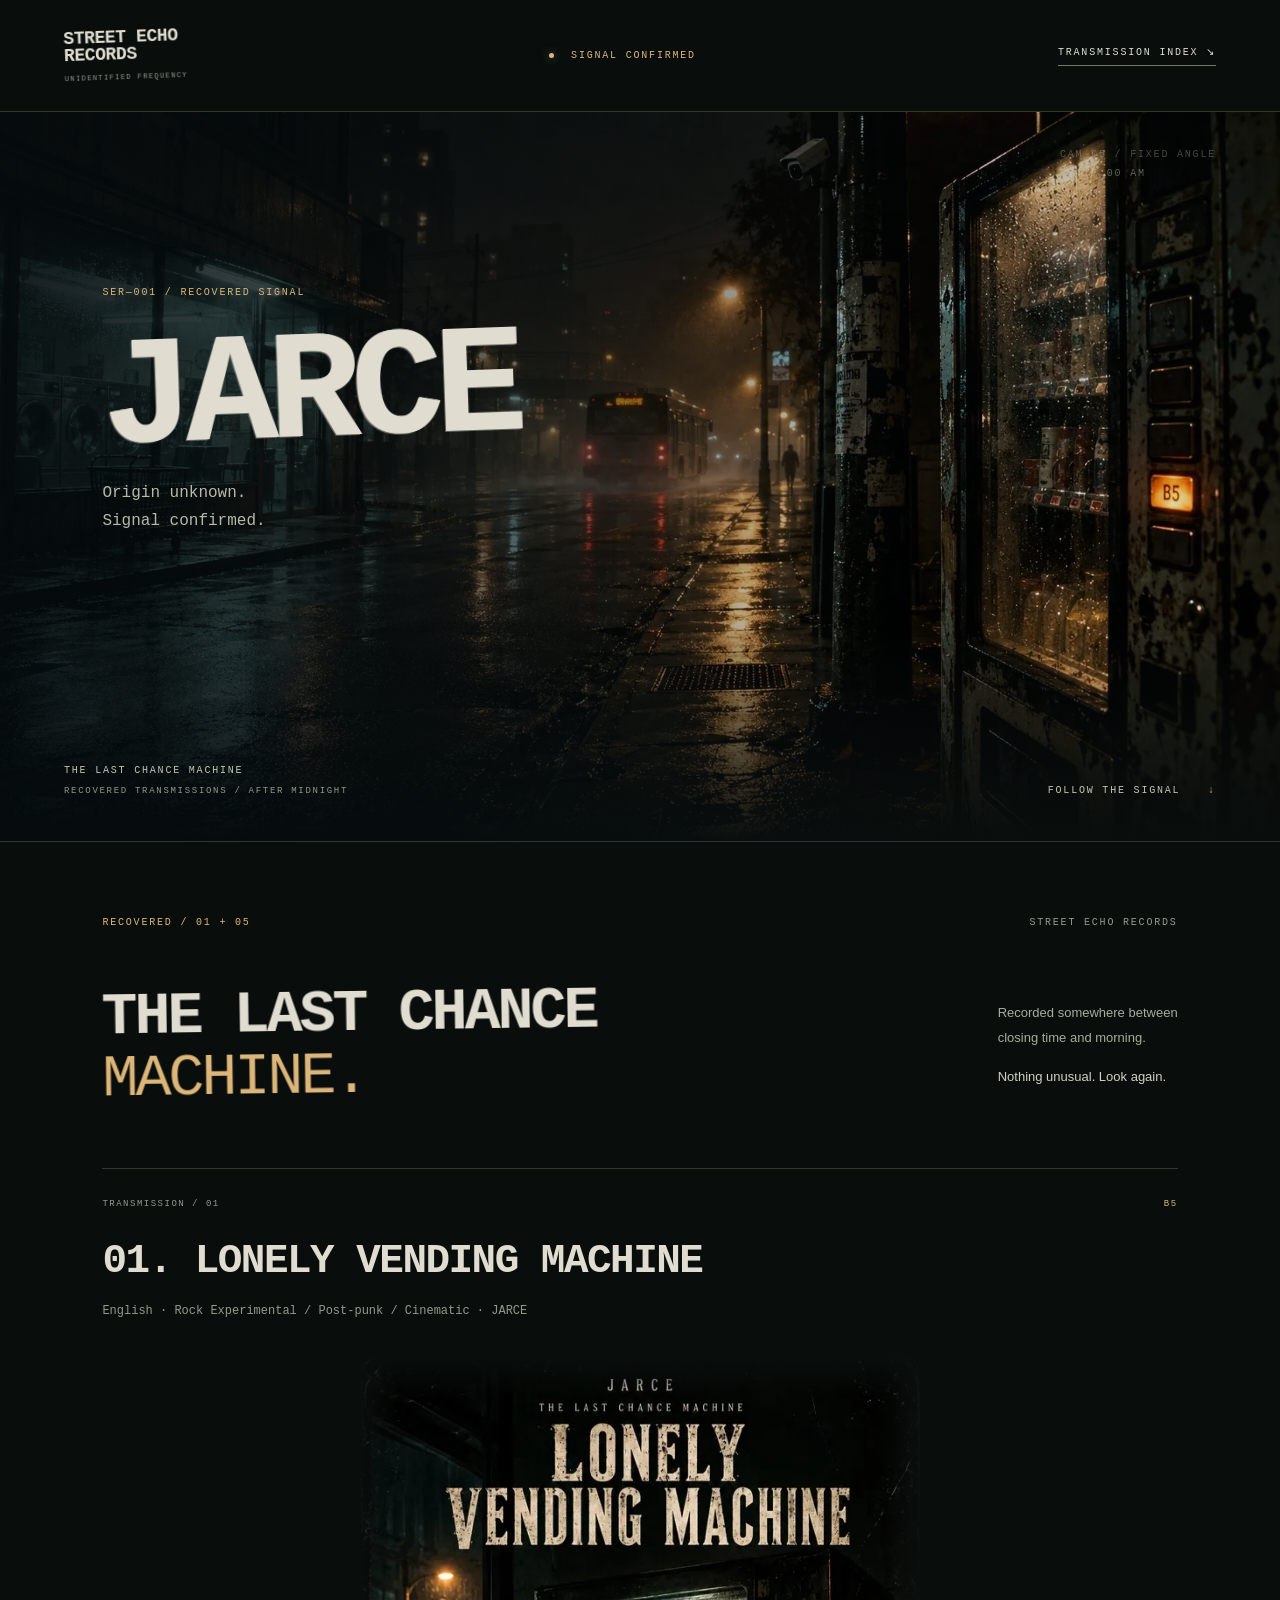
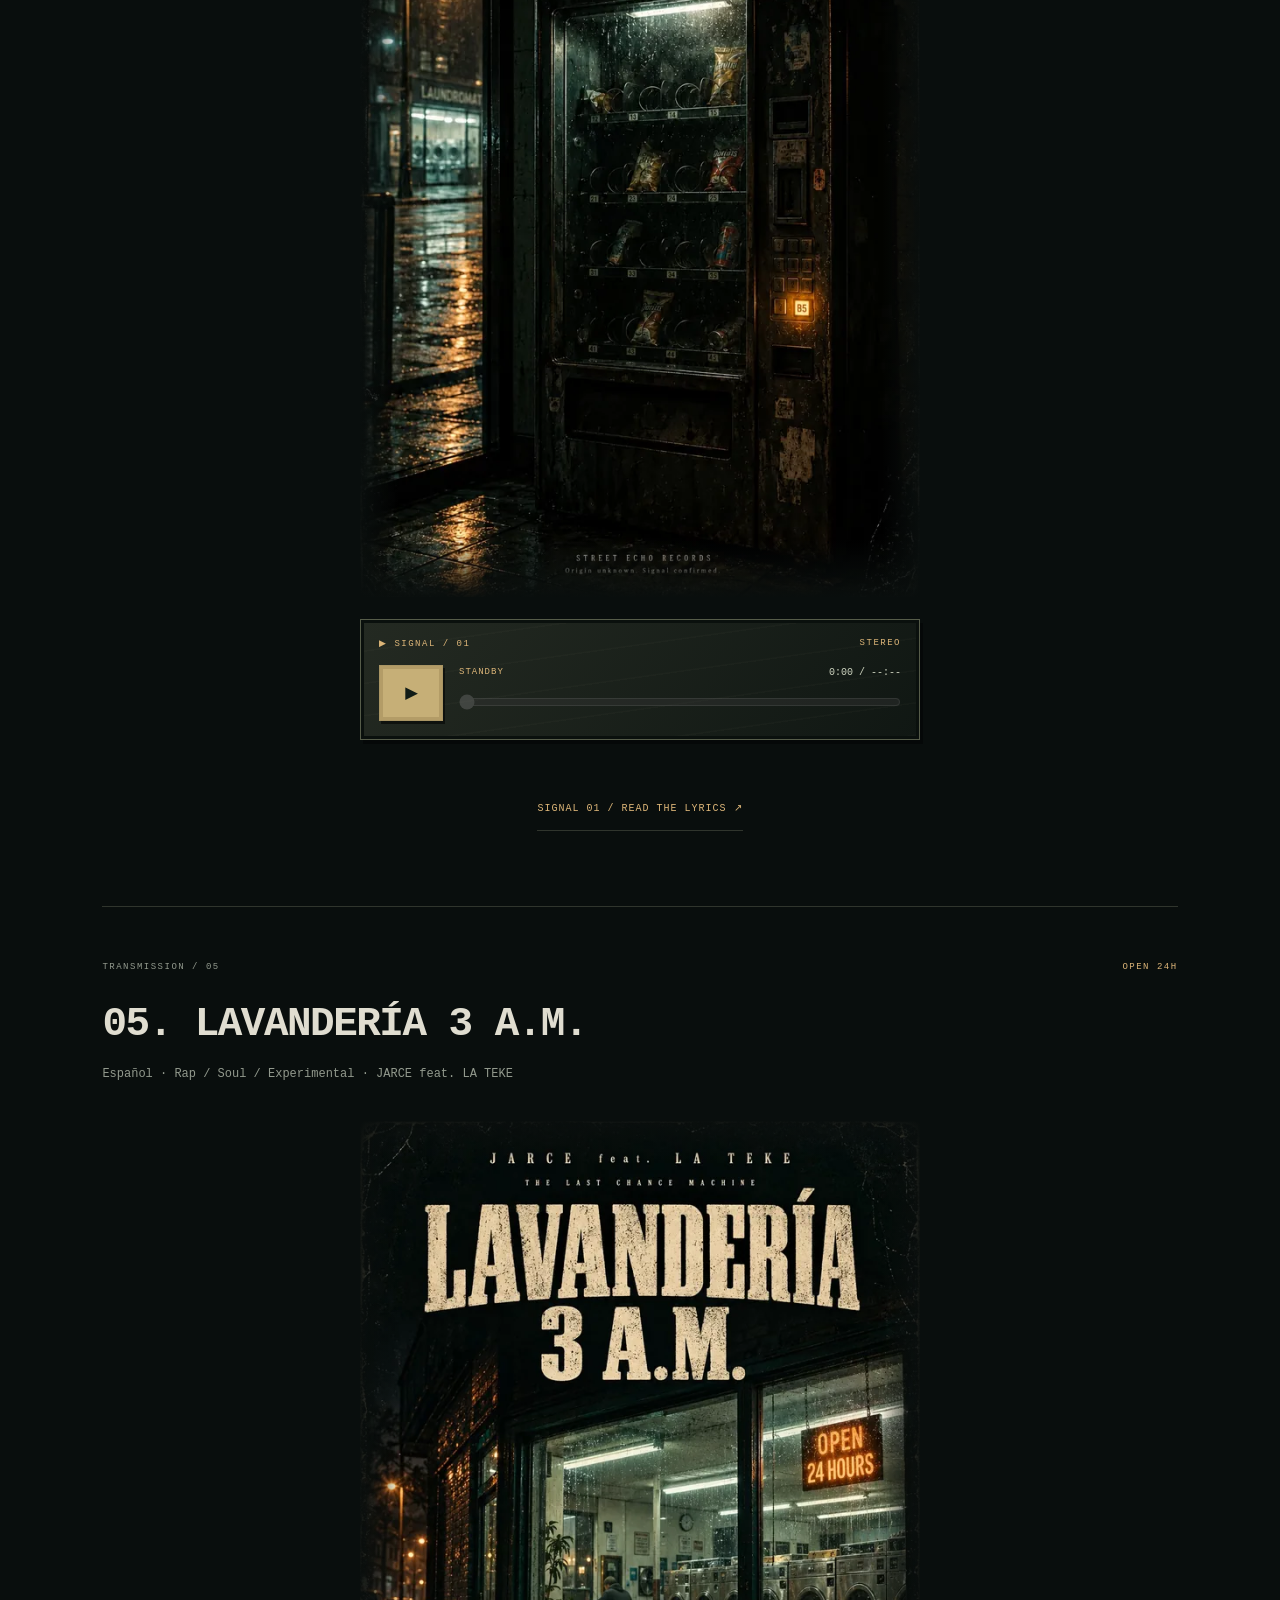
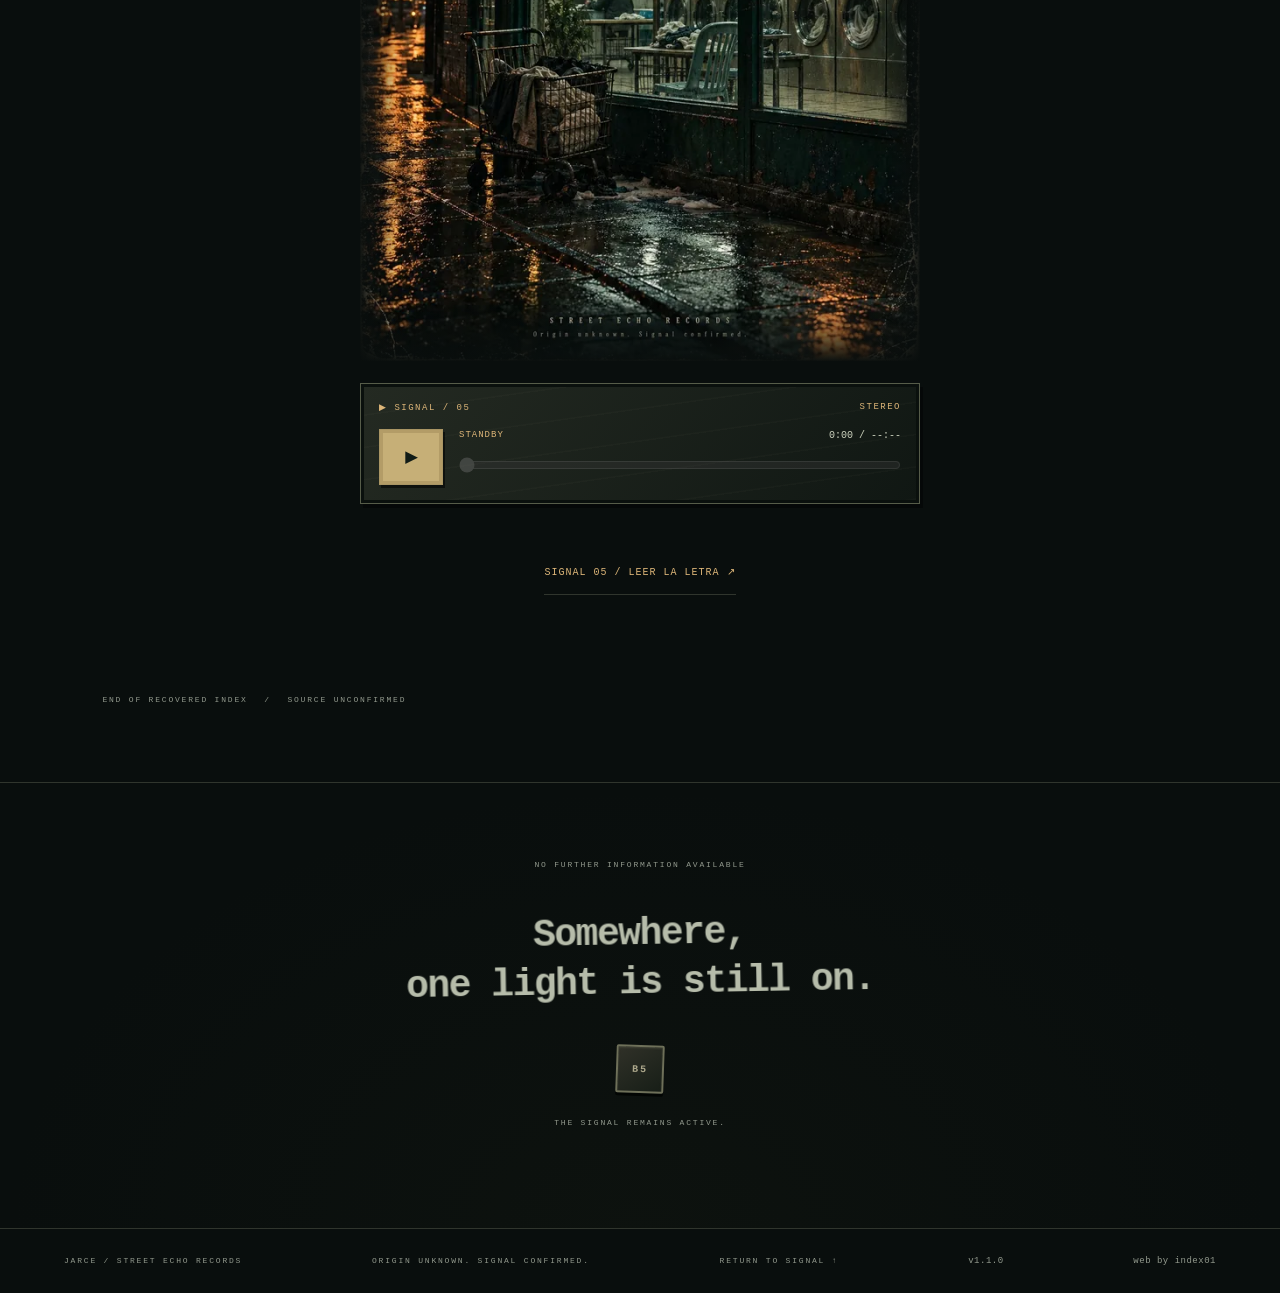
==== index.html @ 3d9962e9 "Performance: preload hero, WebP images with srcset - Preload the LCP hero scene (CSS background) wit" ====
<!doctype html>
<html lang="en">
<head>
<meta charset="utf-8"><meta name="viewport" content="width=device-width, initial-scale=1">
<meta name="theme-color" content="#0b0e0c"><meta name="description" content="JARCE — THE LAST CHANCE MACHINE. Street Echo Records. Origin unknown. Signal confirmed.">
<title>JARCE / Signal confirmed.</title><link rel="preload" as="image" href="assets/jarce-night-signal.webp" type="image/webp" fetchpriority="high"><link rel="stylesheet" href="style.css?v=1.1.0"><script src="signal.js?v=1.1.0" defer></script>

<link rel="canonical" href="https://jarce.online/">
<meta property="og:type" content="website">
<meta property="og:site_name" content="JARCE">
<meta property="og:title" content="JARCE — THE LAST CHANCE MACHINE">
<meta property="og:description" content="Origin unknown. Signal confirmed. Transmissions after midnight. Street Echo Records.">
<meta property="og:url" content="https://jarce.online/">
<meta property="og:image" content="https://jarce.online/assets/jarce-night-signal.jpg">
<meta property="og:image:secure_url" content="https://jarce.online/assets/jarce-night-signal.jpg">
<meta property="og:image:type" content="image/jpeg">
<meta property="og:image:width" content="1672">
<meta property="og:image:height" content="941">
<meta property="og:image:alt" content="A rain-soaked street after midnight: a glowing laundromat, the last bus and a vending machine with B5 illuminated.">
<meta name="twitter:card" content="summary_large_image">
<meta name="twitter:title" content="JARCE — THE LAST CHANCE MACHINE">
<meta name="twitter:description" content="Origin unknown. Signal confirmed. Transmissions after midnight. Street Echo Records.">
<meta name="twitter:image" content="https://jarce.online/assets/jarce-night-signal.jpg">
<meta name="twitter:image:alt" content="The JARCE night scene: laundromat, last bus and the illuminated B5 button.">
<link rel="manifest" href="/manifest.webmanifest"><link rel="apple-touch-icon" href="/assets/icons/icon-180.png"><meta name="apple-mobile-web-app-capable" content="yes"><meta name="mobile-web-app-capable" content="yes"><meta name="apple-mobile-web-app-title" content="JARCE"><meta name="apple-mobile-web-app-status-bar-style" content="black"><script src="/pwa.js?v=1.1.0" defer></script><link rel="icon" type="image/x-icon" href="/favicon.ico?v=b5"><link rel="icon" type="image/png" sizes="192x192" href="/assets/icons/icon-192.png"></head>
<body>
<svg class="ink-filter" aria-hidden="true" xmlns="http://www.w3.org/2000/svg"><defs><filter id="worn-ink" x="-3%" y="-5%" width="106%" height="110%"><feTurbulence type="fractalNoise" baseFrequency=".55" numOctaves="3" seed="17" result="grain"/><feColorMatrix in="grain" type="luminanceToAlpha"/><feComponentTransfer><feFuncA type="discrete" tableValues="0 0 0 0 0 0 0 0 0 1"/></feComponentTransfer><feComposite in="SourceGraphic" operator="out"/></filter></defs></svg>
<a class="skip" href="#transmissions">Skip to transmissions</a>
<header><a class="label" href="#">STREET ECHO<br>RECORDS<span class="frequency">UNIDENTIFIED FREQUENCY</span></a><span class="status"><i></i> SIGNAL CONFIRMED</span><a href="#transmissions" class="archive-link">TRANSMISSION INDEX ↘</a></header>
<main>
<section class="hero" aria-labelledby="identity">
<div class="scene" aria-hidden="true"><div class="wall"></div><div class="conduit"></div><div class="machine"><div class="machine-sign">LAST CHANCE</div><div class="glass"><div class="shelves"></div><div class="reflection"></div></div><div class="panel"><span>02:17</span><div class="keys">· · ·<br>· · ·<br>· · ·</div><b>B5</b><div class="slot"></div></div><div class="tray"></div></div><div class="floor"></div><div class="light-spill"></div></div>
<div class="camera-tag">CAM_05 / FIXED ANGLE<br><span>02:17:00 AM</span></div>
<div class="hero-copy"><p class="eyebrow">SER—001 / RECOVERED SIGNAL</p><h1 id="identity">JARCE</h1><p class="origin">Origin unknown.<br>Signal confirmed.</p></div>
<div class="hero-bottom"><span>THE LAST CHANCE MACHINE<br><small>RECOVERED TRANSMISSIONS / AFTER MIDNIGHT</small></span><a href="#transmissions">FOLLOW THE SIGNAL <span>↓</span></a></div>
</section>
<section class="archive" id="transmissions" aria-labelledby="archive-title"><div class="section-top"><p class="eyebrow">RECOVERED / 01 + 05</p><span>STREET ECHO RECORDS</span></div><div class="archive-heading"><h2 id="archive-title"><a href="/the-last-chance-machine/">The last chance<br><em>machine.</em></a></h2><p>Recorded somewhere between<br>closing time and morning.<br><span>Nothing unusual. Look again.</span></p></div>
<div class="poster-logs">
<article class="transmission" id="01_lonely_vending_machine" aria-labelledby="track-01">
<div class="transmission-meta"><span>TRANSMISSION / 01</span><span>B5</span></div>
<div class="song-heading"><h3 class="track" id="track-01">01. LONELY VENDING MACHINE</h3><p>English · Rock Experimental / Post-punk / Cinematic · JARCE</p></div>
<div class="song-layout song-layout--solo"><div class="song-art"><a class="poster-link" href="assets/01_lonely_vending_machine-v2.jpg" aria-label="View full poster: Lonely Vending Machine"><img src="assets/01_lonely_vending_machine-v2.webp" srcset="assets/01_lonely_vending_machine-v2-640.webp 640w, assets/01_lonely_vending_machine-v2.webp 1024w" sizes="(max-width: 700px) 88vw, 560px" width="1024" height="1536" loading="lazy" decoding="async" alt="Lonely Vending Machine by JARCE: a weathered vending machine with B5 glowing amber beside a rain-soaked street, beneath distressed cream lettering."></a><div class="signal-player" data-title="Lonely Vending Machine"><div class="deck-label"><span>▶ SIGNAL / 01</span><span>STEREO</span></div><audio controls preload="none" aria-label="Lonely Vending Machine" src="assets/music/01_lonely_vending_machine.mp3">Your browser does not support audio. <a href="assets/music/01_lonely_vending_machine.mp3">Listen to Lonely Vending Machine</a>.</audio></div></div></div><a class="record-link" href="/transmissions/01-lonely-vending-machine/">SIGNAL 01 / READ THE LYRICS ↗</a></article>
<article class="transmission" id="05_lavanderia_3am" aria-labelledby="track-05">
<div class="transmission-meta"><span>TRANSMISSION / 05</span><span>OPEN 24H</span></div>
<div class="song-heading"><h3 class="track" id="track-05">05. LAVANDERÍA 3 A.M.</h3><p>Español · Rap / Soul / Experimental · JARCE feat. LA TEKE</p></div>
<div class="song-layout song-layout--solo"><div class="song-art"><a class="poster-link" href="assets/05_lavanderia_3am-v2.jpg" aria-label="View full poster: Lavandería 3 A.M."><img src="assets/05_lavanderia_3am-v2.webp" srcset="assets/05_lavanderia_3am-v2-640.webp 640w, assets/05_lavanderia_3am-v2.webp 1024w" sizes="(max-width: 700px) 88vw, 560px" width="1024" height="1536" loading="lazy" decoding="async" alt="Lavandería 3 A.M. by JARCE feat. LA TEKE: a rain-soaked laundromat in petrol green and amber light, a laundry trolley and distressed cream lettering."></a><div class="signal-player" data-title="Lavandería 3 A.M."><div class="deck-label"><span>▶ SIGNAL / 05</span><span>STEREO</span></div><audio controls preload="none" aria-label="Lavandería 3 A.M." src="assets/music/05_lavanderia_3am.mp3">Your browser does not support audio. <a href="assets/music/05_lavanderia_3am.mp3">Listen to Lavandería 3 A.M.</a>.</audio></div></div></div><a class="record-link" href="/transmissions/05-lavanderia-3am/">SIGNAL 05 / LEER LA LETRA ↗</a></article></div><p class="archive-note">END OF RECOVERED INDEX <span> / </span> SOURCE UNCONFIRMED</p></section>
<section class="residue" aria-label="Residual signal"><span class="eyebrow">NO FURTHER INFORMATION AVAILABLE</span><p>Somewhere,<br>one light is still on.</p><button id="b5" aria-pressed="false" aria-label="B5 illumination" aria-controls="response">B5</button><p id="response" role="status">THE SIGNAL REMAINS ACTIVE.</p></section>
</main><footer><span>JARCE / STREET ECHO RECORDS</span><span>ORIGIN UNKNOWN. SIGNAL CONFIRMED.</span><a href="#">RETURN TO SIGNAL ↑</a><span class="site-version" style="font-size:9px;letter-spacing:.5px;white-space:nowrap">v1.1.0</span><a class="web-credit" href="https://index01.net" style="font-size:9px;letter-spacing:.5px;white-space:nowrap">web by index01</a><button id="install-app" type="button" hidden style="font:inherit;color:var(--amber);background:transparent;border:1px solid var(--line);padding:8px;cursor:pointer">INSTALL JARCE ↓</button></footer>
</body></html>
---- style.css ----
@charset "UTF-8";
:root{color-scheme:dark;--bg:#0b0e0c;--text:#d8d9ce;--muted:#92998d;--amber:#d8b778;--line:#30352d}*{box-sizing:border-box}html{scroll-behavior:smooth;scroll-padding-top:25px}body{margin:0;background:var(--bg);color:var(--text);font-family:Arial,Helvetica,sans-serif}a{color:inherit;text-decoration:none}button,a{-webkit-tap-highlight-color:transparent}a:focus-visible,button:focus-visible{outline:2px solid var(--amber);outline-offset:7px}.skip{position:absolute;left:20px;top:-80px;z-index:10;background:var(--bg);padding:15px}.skip:focus{top:15px}header{height:112px;display:flex;align-items:center;justify-content:space-between;padding:0 5%;border-bottom:1px solid var(--line);position:relative;z-index:2}.label{font-size:15px;font-weight:700;letter-spacing:3px;line-height:1.2}.frequency{display:block;font:8px monospace;letter-spacing:2px;margin-top:9px;color:var(--muted)}.status,.archive-link,.eyebrow,.camera-tag,.hero-bottom,.section-top,.track small,.archive-note,.residue button,#response,footer{font-family:monospace;font-size:10px;letter-spacing:1.8px}.status{color:var(--amber)}.status i{display:inline-block;width:5px;height:5px;background:var(--amber);border-radius:50%;margin-right:9px;box-shadow:0 0 9px #d8b77880}.archive-link{border-bottom:1px solid #747a6b;padding-bottom:7px}.hero{height:730px;min-height:650px;position:relative;overflow:hidden;border-bottom:1px solid var(--line)}.scene{position:absolute;inset:0;background:radial-gradient(ellipse at 70% 45%,#393b2a55,transparent 60%),#111713;overflow:hidden}.wall{position:absolute;inset:0;background:repeating-linear-gradient(0deg,transparent 0 88px,#66705a14 89px 90px),repeating-linear-gradient(90deg,transparent 0 180px,#66705a0c 181px 182px);transform:perspective(1000px) rotateY(-8deg);opacity:.7}.scene:after{content:"";position:absolute;inset:0;background:linear-gradient(90deg,#090d0bef 0%,#090d0b80 42%,transparent 70%),linear-gradient(0deg,#090d0b 0%,transparent 30%,#090d0b44);pointer-events:none}.conduit{position:absolute;left:90%;top:0;width:4px;height:80%;background:#2a3027;box-shadow:4px 0 3px #050705}.machine{position:absolute;width:235px;height:460px;right:17%;top:100px;background:linear-gradient(100deg,#3e4231,#222a20 12%,#1b211b 94%,#0b100d 95%);border:2px solid #454936;border-radius:5px;box-shadow:20px 25px 35px #0009,-10px 5px 55px #b9b3650b;transform:perspective(1100px) rotateY(-9deg) rotateZ(-.5deg)}.machine-sign{margin:12px 12px 0;padding:13px 0;text-align:center;background:#bdb778;color:#313728;font:bold 17px monospace;letter-spacing:2px;box-shadow:0 0 22px #c5c78225,inset 0 0 15px #3b422b}.glass{position:absolute;left:13px;top:76px;width:153px;height:278px;background:linear-gradient(100deg,#6b784429,#17251c 30%,#0b160f);border:5px solid #111911;box-shadow:inset 0 0 22px #000,0 0 9px #a4b9741c;overflow:hidden}.shelves{position:absolute;inset:10px;background:repeating-linear-gradient(0deg,transparent 0 48px,#858f5570 49px,#151c12 53px,transparent 55px),repeating-linear-gradient(90deg,#6f734d44 0 16px,#111d14 17px 28px);opacity:.5}.reflection{height:100%;background:linear-gradient(110deg,transparent 20%,#d7d4a00b 21% 40%,transparent 41%)}.panel{position:absolute;right:13px;top:86px;width:39px;font:9px monospace;color:#c5c68b}.panel>span{display:block;background:#0c170d;padding:5px 1px}.keys{line-height:2.3;text-align:center;color:#9a9e78;margin-top:25px}.panel b{display:block;margin:19px 0;padding:8px 0;text-align:center;background:#cfbd75;color:#343c24;box-shadow:0 0 20px #cfbd7544}.slot{height:5px;background:#050b07}.tray{position:absolute;bottom:32px;left:20px;width:145px;height:40px;background:#060d08;border:4px solid #303b2a}.floor{position:absolute;top:78%;height:40%;width:100%;background:linear-gradient(#141c14,#0a0e0b);transform:skewY(-4deg)}.light-spill{position:absolute;right:12%;top:77%;width:370px;height:90px;background:radial-gradient(ellipse,#a6a76b18,transparent 65%);transform:rotate(-12deg)}.camera-tag{position:absolute;right:5%;top:33px;color:#a5ad9466;line-height:1.9}.camera-tag span{color:#b8bba280}.hero-copy{position:absolute;left:8%;top:140px}.eyebrow{color:var(--amber);font-weight:400}h1{font-size:clamp(90px,13vw,180px);letter-spacing:-10px;font-weight:400;margin:32px 0 18px;line-height:.85}.origin{font-size:17px;line-height:1.8;color:#b6baaa;font-weight:300}.hero-bottom{position:absolute;bottom:40px;left:5%;right:5%;display:flex;justify-content:space-between;line-height:2;color:#c2c5b6}.hero-bottom small{font:9px monospace;letter-spacing:1.7px;color:var(--muted)}.hero-bottom a{align-self:end}.hero-bottom a span{padding-left:20px;color:var(--amber)}.archive{padding:65px 8% 70px}.section-top{display:flex;align-items:center;justify-content:space-between;color:var(--muted)}.archive-heading{display:flex;align-items:center;justify-content:space-between;margin:45px 0 60px}h2{font-size:clamp(38px,5vw,65px);font-weight:400;letter-spacing:-2px;line-height:1.06;margin:0}h2 em{font-family:Georgia,serif;color:var(--amber);font-weight:400}.archive-heading>p{font-size:13px;line-height:1.9;color:#a6ad9e}.archive-heading>p span{display:block;margin-top:14px;color:#d0d1c4}.logs{border-top:1px solid var(--line)}.track{font-size:17px;letter-spacing:1.5px}.track small{display:block;color:var(--muted);font-size:8px;margin-top:10px}.archive-note{font-size:8px;margin-top:25px;color:var(--muted)}.archive-note span{padding:0 10px}.residue{text-align:center;padding:70px 20px 90px;border-top:1px solid var(--line);background:radial-gradient(ellipse at 50% 100%,#292e191f,transparent 70%)}.residue>.eyebrow{font-size:8px;color:var(--muted)}.residue>p:not(#response){font-family:Georgia,serif;font-size:38px;line-height:1.3;color:#b6bcaa}.residue button{width:48px;height:48px;background:#171e14;color:var(--amber);border:1px solid #6e7042;cursor:pointer;box-shadow:0 0 25px #d8b7780a;transition:box-shadow .4s}.residue button:hover,.residue button.active{box-shadow:0 0 30px #d8b77833}#response{font-size:8px;color:var(--muted);margin-top:25px;min-height:12px}footer{padding:27px 5%;border-top:1px solid var(--line);display:flex;justify-content:space-between;gap:20px;font-size:8px;color:var(--muted)}@media(max-width:700px){header{height:90px}.label{font-size:12px}.status{font-size:8px}.archive-link{display:none}.frequency{font-size:6px}.hero{height:710px;min-height:0}.hero-copy{left:7%;top:100px}h1{font-size:110px;letter-spacing:-7px}.origin{font-size:14px}.machine{right:7%;top:235px;transform:scale(.7);transform-origin:right top}.scene:after{background:linear-gradient(90deg,#090d0b99,transparent),linear-gradient(0deg,#090d0b,transparent 50%)}.camera-tag{font-size:8px}.hero-bottom{bottom:30px;display:block}.hero-bottom a{display:block;margin-top:25px;font-size:8px}.archive{padding:40px 6%}.section-top>span{display:none}.archive-heading{display:block;margin:25px 0 35px}.archive-heading>p{margin-top:25px;font-size:12px}.track{font-size:12px;letter-spacing:.8px}.track small{font-size:7px;letter-spacing:.8px;line-height:1.6}.residue>p:not(#response){font-size:30px}footer{flex-wrap:wrap;font-size:7px}footer>span:nth-child(2){display:none}}@media(prefers-reduced-motion:reduce){html{scroll-behavior:auto}*{transition:none!important}}

/* Worn print: typewriter ink, pasted labels and the original sleeve. */
:root{--text:#e0ddd0;--amber:#dcb578;--bg:#090e0d}
.ink-filter{position:absolute;width:0;height:0;overflow:hidden;pointer-events:none}
.scene{background:#081210 url('assets/jarce-night-signal.webp') 62% center / cover no-repeat}
.scene .wall,.scene .conduit,.scene .machine,.scene .floor,.scene .light-spill{display:none}
.scene:after{background:linear-gradient(90deg,#050b0de8 0%,#050b0d95 38%,#050b0d12 72%),linear-gradient(0deg,#090e0d 0%,transparent 30%,#090e0d33)}
.hero-copy{top:165px}
h1,h2,.track,.label{font-family:'Courier New',Courier,monospace;font-weight:700;filter:url('#worn-ink')}
h1{font-size:clamp(90px,12vw,165px);letter-spacing:-9px;transform:rotate(-2deg);text-shadow:1px 0 currentColor,-1px 1px #e0ddd066}
h2{font-size:clamp(34px,4.7vw,60px);letter-spacing:-3px;line-height:1.04;transform:rotate(-.8deg);text-transform:uppercase}
h2 em{font-family:inherit;font-style:normal;color:var(--amber)}
.label{letter-spacing:-.4px;line-height:.95;font-size:18px;transform:rotate(-2deg)}
.frequency{filter:none;letter-spacing:1.4px;font-weight:400;line-height:1.5;font-size:7px}
.track{font-size:18px;letter-spacing:-.5px}.track small{font-weight:400;letter-spacing:1.3px}
.origin{font-family:'Courier New',Courier,monospace;font-size:16px}
.residue>p:not(#response){font-family:'Courier New',Courier,monospace;font-weight:700;letter-spacing:-1.5px;filter:url('#worn-ink');transform:rotate(-1deg)}
.residue button{font-weight:bold;border-radius:2px;transform:rotate(2deg);background:#c4ad72;color:#16201b;box-shadow:0 0 20px #d8b77822}
@media(max-width:700px){.scene{background-size:auto 100%;background-position:70% center}.scene:after{background:linear-gradient(90deg,#050b0dc9,#050b0d22),linear-gradient(0deg,#090e0d,transparent 45%)}.hero-copy{top:145px}h1{font-size:110px;letter-spacing:-8px}.track{font-size:13px}.label{font-size:15px}.origin{font-size:14px}h2{letter-spacing:-2px}}

/* Two recovered posters; original artwork remains uncropped. */
.poster-logs{display:flex;flex-direction:column;gap:0}
.transmission{min-width:0;border-top:1px solid var(--line);padding-top:18px}
.transmission:nth-child(2){margin-top:0}
.transmission-meta{display:flex;justify-content:space-between;gap:15px;font:9px monospace;letter-spacing:1.5px;color:var(--muted);margin-bottom:18px}
.transmission-meta span:last-child{color:var(--amber)}
.poster-link{display:block;transition:transform .3s ease}
.poster-link:hover{transform:translateY(-3px)}
.poster-link img{display:block;width:100%;height:auto;background:#101512}
@media(max-width:700px){.poster-logs{gap:0}.transmission:nth-child(2){margin-top:0}.transmission-meta{font-size:8px}}

/* Street receiver: stamped metal, amber indicators, tactile transport. */
.signal-player{margin:0 0 30px;padding:18px;background:repeating-linear-gradient(172deg,transparent 0 30px,#e2d5b006 31px 32px),linear-gradient(130deg,#242a22,#101713);border:1px solid #565c49;box-shadow:inset 0 0 0 3px #0a100d,3px 4px 0 #0006}
.deck-label{display:flex;justify-content:space-between;gap:12px;font:9px 'Courier New',monospace;letter-spacing:1.5px;color:var(--amber);margin-bottom:16px}
.signal-player audio{width:100%}.signal-player.enhanced audio{display:none}
.transport{display:grid;grid-template-columns:64px minmax(0,1fr);gap:16px;align-items:center}
.transport button{min-width:56px;min-height:56px;border:1px solid #a99564;background:#c6af77;color:#101b16;box-shadow:inset 0 0 0 3px #b39c67,2px 3px 0 #0008;cursor:pointer;font:bold 19px monospace}
.transport button:active{transform:translateY(2px);box-shadow:inset 0 0 0 3px #b39c67}
.deck-readout{display:flex;justify-content:space-between;gap:8px;font:10px monospace;color:#cbd1bd;font-variant-numeric:tabular-nums}
.deck-state{color:var(--amber);font-size:9px;letter-spacing:1px}.deck-clock{white-space:nowrap}
.deck-seek{width:100%;margin:10px 0 0;min-height:28px;accent-color:var(--amber);cursor:pointer}
.deck-seek:disabled{opacity:.4;cursor:default}.deck-seek:focus-visible{outline:2px solid var(--amber);outline-offset:3px}
.deck-message{font:11px/1.6 monospace;color:#e7c9a0;margin:10px 0 0}.deck-message:empty{display:none}
.signal-player.is-playing{border-color:#b49b64}
@media(max-width:400px){.signal-player{padding:14px}.transport{grid-template-columns:50px minmax(0,1fr);gap:10px}.transport button{min-width:48px;min-height:48px}.deck-readout{font-size:9px}.deck-state{font-size:8px}}

/* Each transmission occupies its own chapter below the album introduction. */
.poster-logs{display:flex;flex-direction:column;gap:0}.poster-logs>.transmission{width:100%;flex:none}
.transmission,.transmission:nth-child(2){margin-top:0;padding-top:30px;padding-bottom:75px}
.transmission+.transmission{padding-top:55px}
.song-heading{margin:30px 0 35px}
.song-heading .track{font-size:clamp(25px,3.2vw,44px);line-height:1.12;letter-spacing:-1.5px;margin:0 0 16px;max-width:850px}
.song-heading>p{font:12px/1.8 'Courier New',monospace;color:var(--muted);margin:0}
.song-layout{display:grid;grid-template-columns:minmax(0,1fr) minmax(0,1fr);gap:7%;align-items:start}
.song-art{min-width:0}
.song-art .signal-player{margin-top:22px}
.song-text{min-width:0}
.lyrics>.eyebrow,.song-fragment>.eyebrow:first-child{margin:0 0 30px}
.stanza{margin:0 0 35px}
.stanza h4{font:10px 'Courier New',monospace;letter-spacing:1.5px;color:var(--amber);font-weight:400;margin:0 0 13px}
.stanza p,.song-fragment>p:not(.eyebrow){font:15px/1.9 'Courier New',monospace;color:#c3c8b9;margin:0;overflow-wrap:anywhere}
.song-fragment>p:not(.eyebrow){margin-bottom:30px}
@media(max-width:700px){.song-layout{grid-template-columns:1fr;gap:30px}.song-heading{margin:25px 0}.song-heading .track{font-size:29px}.song-heading>p{font-size:11px}.transmission,.transmission:nth-child(2){padding-bottom:40px}.transmission+.transmission{padding-top:40px}.stanza p{font-size:14px}.song-text{padding-top:8px}}

/* Feather the artwork perimeter into the page without blurring its lettering. */
.poster-link{position:relative;isolation:isolate;background:var(--bg)}
.poster-link::after{content:"";position:absolute;inset:-1px;pointer-events:none;background:linear-gradient(to right,var(--bg) 0%,transparent 7%,transparent 93%,var(--bg) 100%),linear-gradient(to bottom,var(--bg) 0%,transparent 5%,transparent 93%,var(--bg) 100%);border-radius:inherit}
.poster-link img{background:transparent}
.poster-link:hover{transform:none}
@media(max-width:700px){.poster-link::after{background:linear-gradient(to right,var(--bg),transparent 5%,transparent 95%,var(--bg)),linear-gradient(to bottom,var(--bg),transparent 4%,transparent 95%,var(--bg))}}

/* Permanent release pages share the street archive typography. */
.page-path,.record-link{font:10px/1.8 'Courier New',monospace;letter-spacing:1px;color:var(--amber)}
.page-path{margin:0 0 45px}.page-path a:hover,.record-link:hover{text-decoration:underline}
.record-link{display:inline-block;margin:12px 0 0;padding:12px 0;border-bottom:1px solid var(--line)}
.song-heading h1.track{margin:0 0 16px;transform:none;text-shadow:none}
.album-title{font:700 clamp(32px,6vw,80px)/1.05 'Courier New',monospace;letter-spacing:-2px;transform:none;filter:url('#worn-ink');margin:30px 0 50px}
.album-title em{font-style:normal;color:var(--amber)}
.album-overview{display:grid;grid-template-columns:minmax(0,1fr) minmax(0,1fr);gap:7%;align-items:start}
.album-copy>p{font:15px/1.9 'Courier New',monospace;color:#c3c8b9;margin:0 0 24px}
.album-copy>.eyebrow{color:var(--amber);font-size:11px}
.record-index-title{font:700 22px/1.3 'Courier New',monospace;letter-spacing:-1px;transform:none;margin:40px 0 20px}
.release-index{list-style:none;margin:0;padding:0}
.release-index li{border-top:1px solid var(--line)}
.release-index a{display:block;padding:20px 0;font:700 16px/1.5 'Courier New',monospace}
.release-index small{display:block;font-size:11px;font-weight:400;color:var(--muted);margin-top:8px}
@media(max-width:700px){.album-overview{grid-template-columns:1fr;gap:35px}.page-path{font-size:9px}.album-title{font-size:34px;letter-spacing:-1.5px}.song-heading h1.track{font-size:29px;letter-spacing:-1.5px}}

/* A failing fluorescent sign: two brief voltage dips, then a long steady hold. */
.hero #identity{
  animation:jarce-fluorescent 8.7s steps(1,end) infinite;
  transform-origin:48% 55%;
}
@keyframes jarce-fluorescent{
  0%,7%,100%{opacity:1;transform:rotate(-2deg) translate(0,0);text-shadow:1px 0 currentColor,-1px 1px #e0ddd066,0 0 10px #d5e8bd22}
  1%{opacity:.42;transform:rotate(-2deg) translate(-2px,1px) skewX(-1deg);text-shadow:-2px 0 #86b8ae77,2px 0 #d6b67966}
  1.5%{opacity:1;transform:rotate(-2deg) translate(2px,-1px);text-shadow:1px 0 currentColor,0 0 14px #d5e8bd44}
  1.9%{transform:rotate(-2deg) translate(-1px,0)}
  2.3%{transform:rotate(-2deg) translate(0,0)}
  6%{opacity:.55;transform:rotate(-2deg) translate(1px,1px) skewX(1deg);text-shadow:2px 0 #86b8ae66,-2px 0 #d6b67955}
  6.5%{opacity:1;transform:rotate(-2deg) translate(-2px,-1px);text-shadow:1px 0 currentColor,0 0 12px #d5e8bd33}
  6.8%{transform:rotate(-2deg) translate(1px,0)}}
@media(prefers-reduced-motion:reduce){
  .hero #identity{animation:none;opacity:1;transform:rotate(-2deg)}}

/* B5 is an unlit physical key until the visitor supplies the signal. */
.residue #b5{background:linear-gradient(145deg,#303128,#171e17);color:#ada88c;border:2px solid #6e7059;box-shadow:inset 0 1px 2px #d8d4ad22,0 3px 0 #020503;transition:background .18s,color .18s,box-shadow .18s,border-color .18s}
.residue #b5.active{background:radial-gradient(ellipse at 50% 40%,#ffe7a1,#f5b943 65%,#d68326);color:#30200b;border-color:#ffd986;box-shadow:inset 0 0 10px #fff0b8,0 0 16px #f7b33b99,0 0 42px #ef9e3255,0 3px 0 #4a3012}
@media(prefers-reduced-motion:reduce){.residue #b5{transition:none}}/* Home: poster and player only; full lyrics live on each song page. */
.song-layout--solo{grid-template-columns:minmax(0,560px);justify-content:center}.song-layout--solo+.record-link{display:table;margin:18px auto 0}
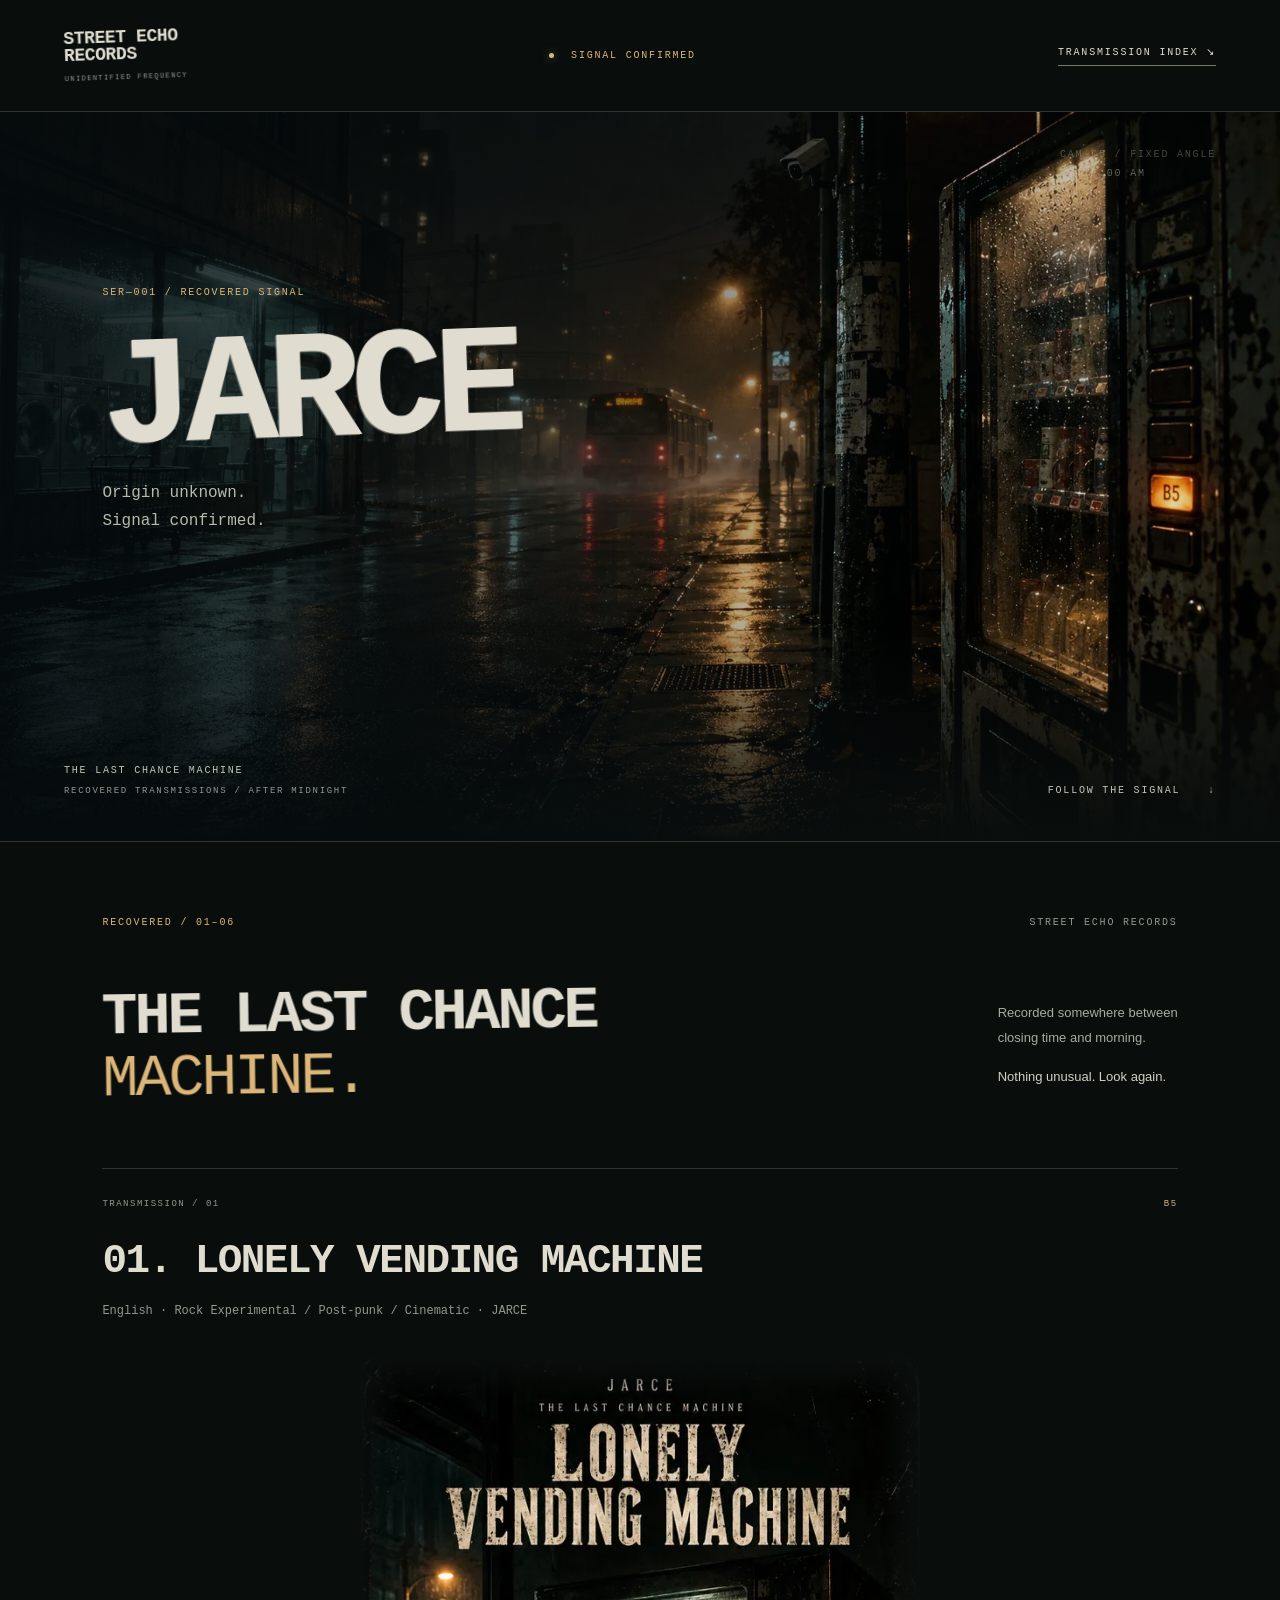
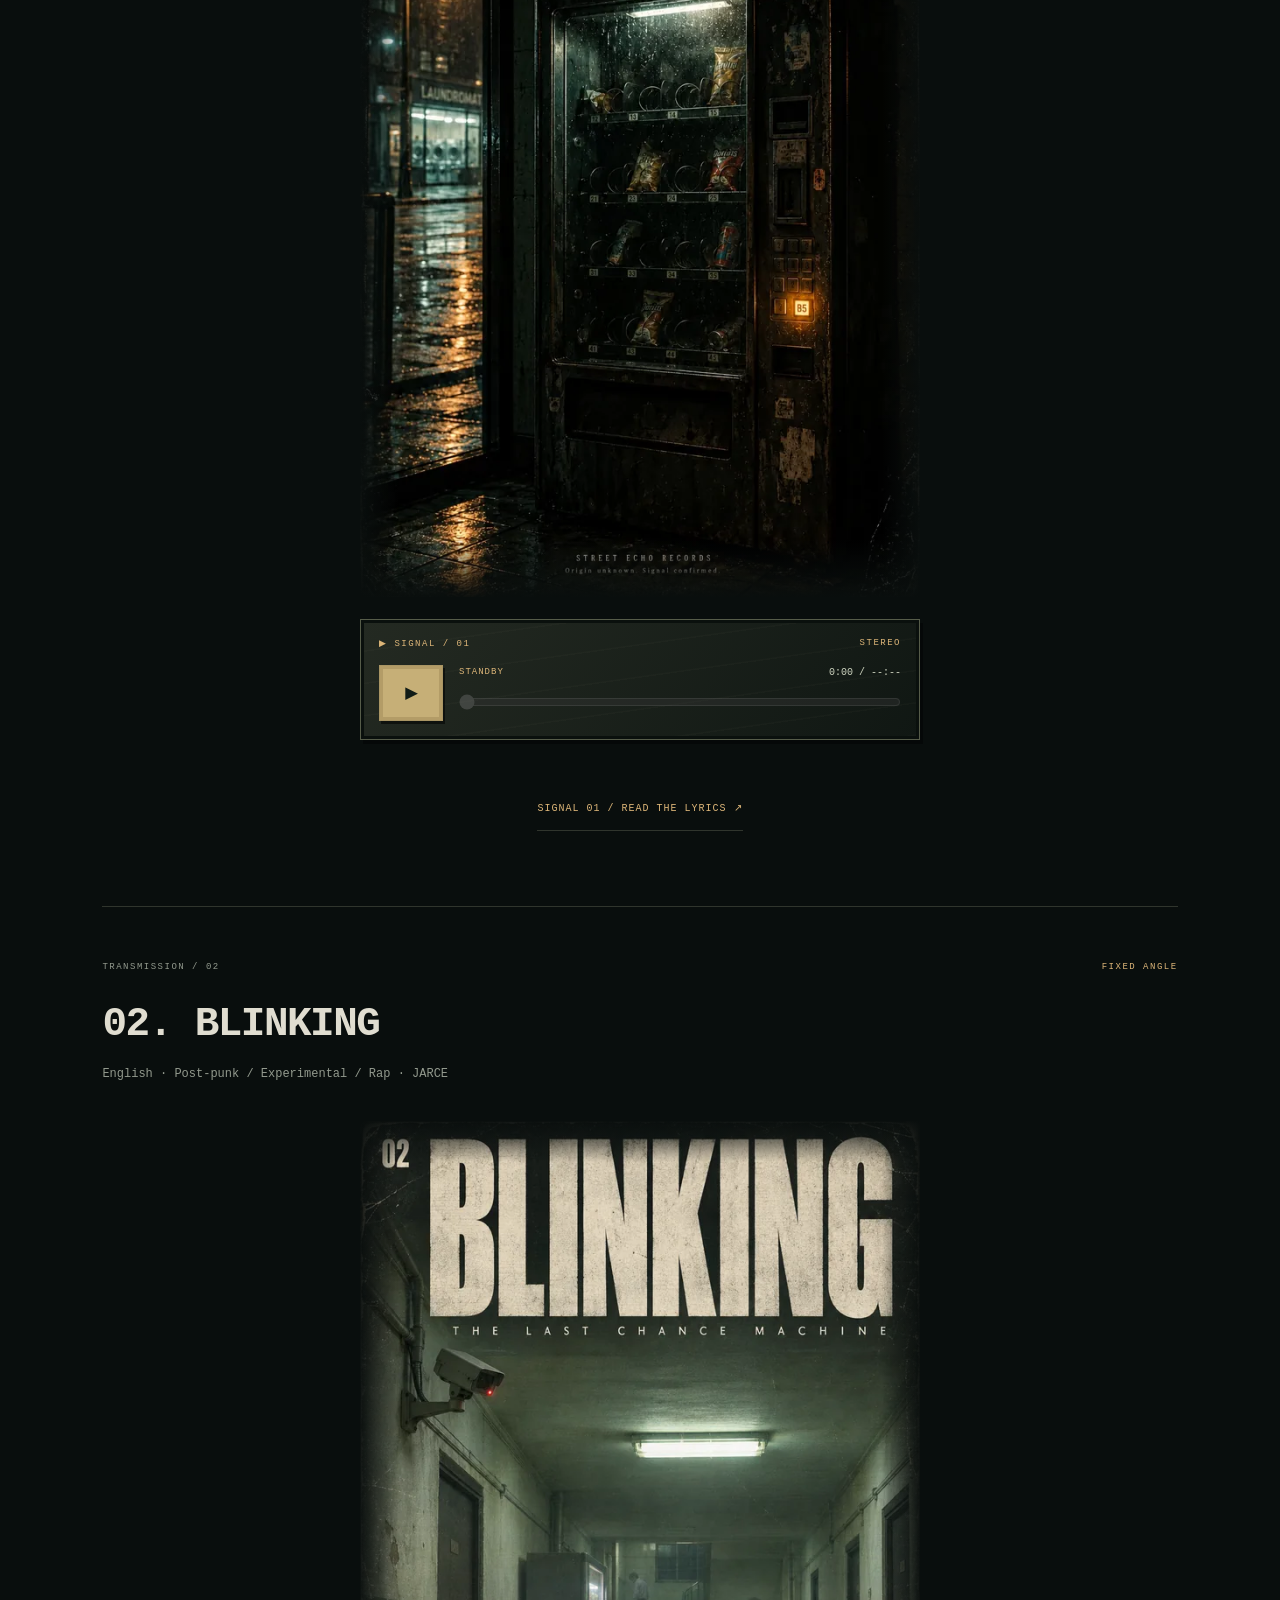
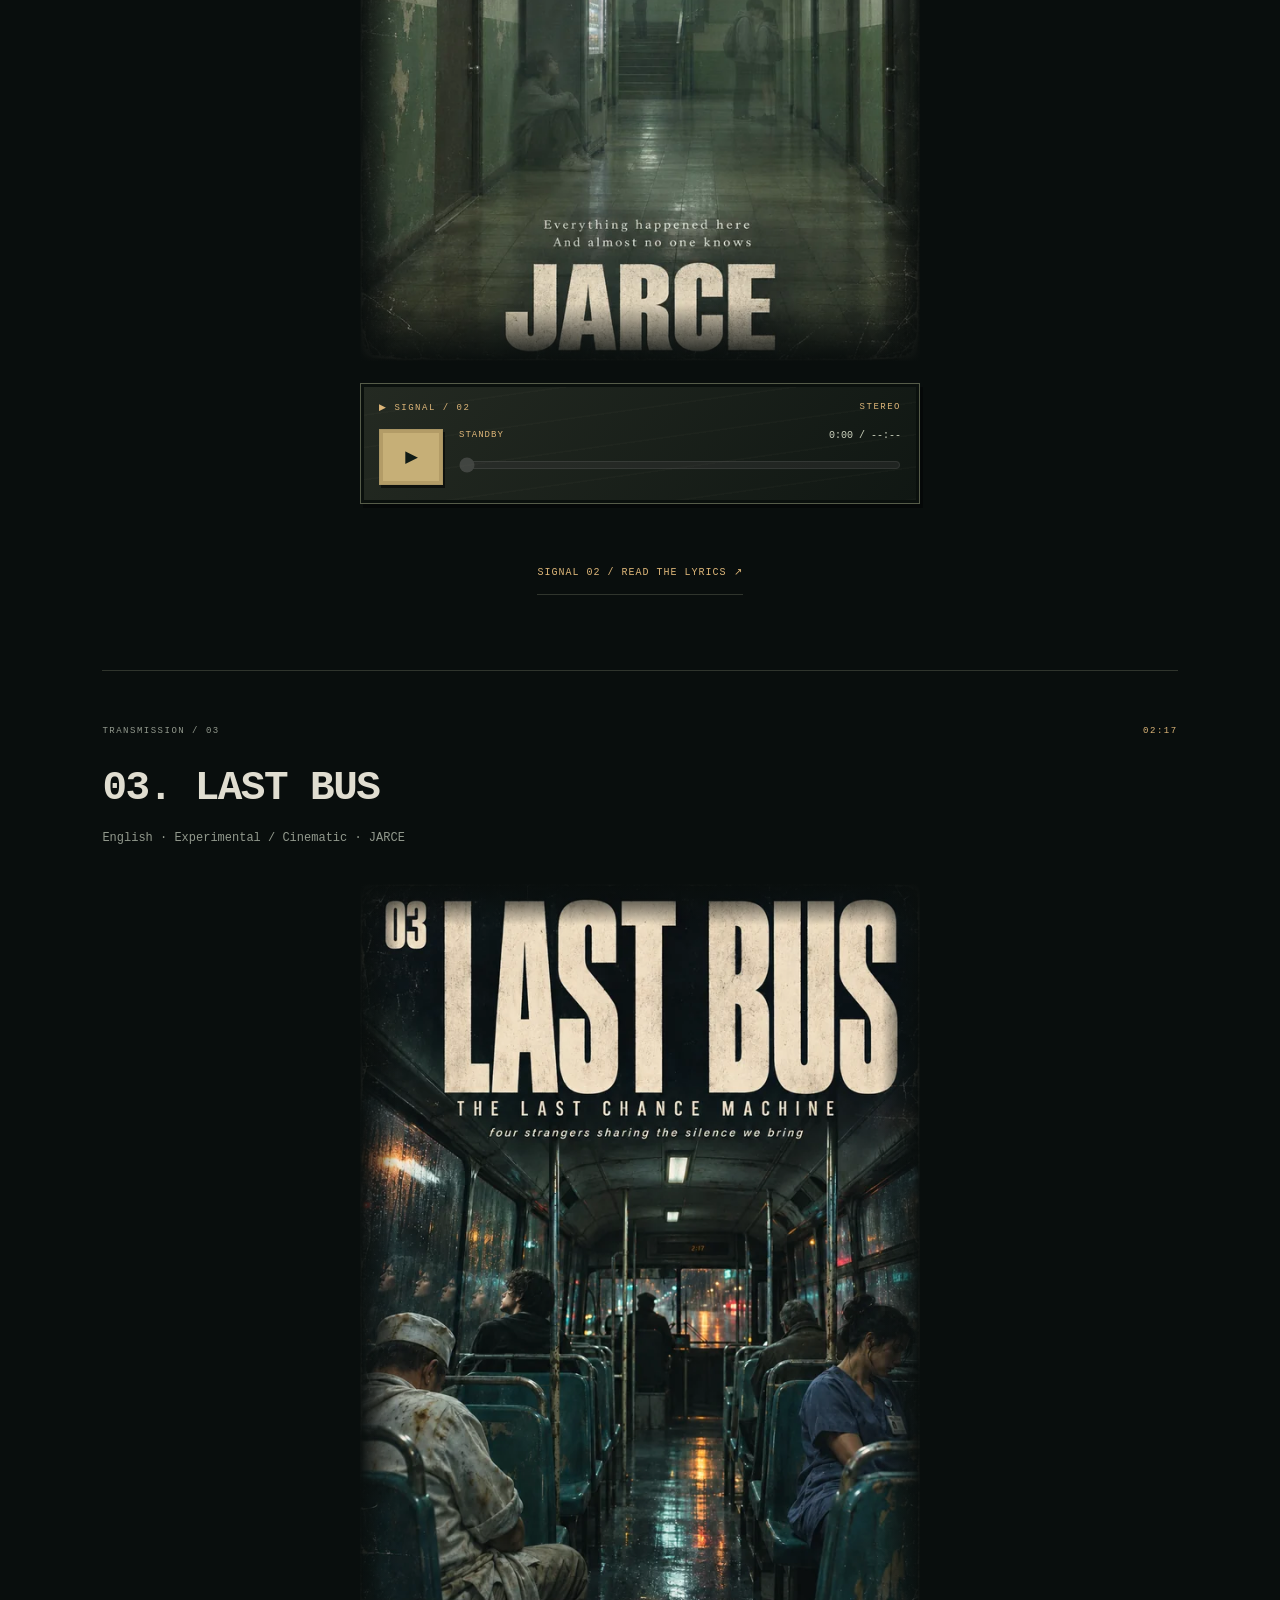
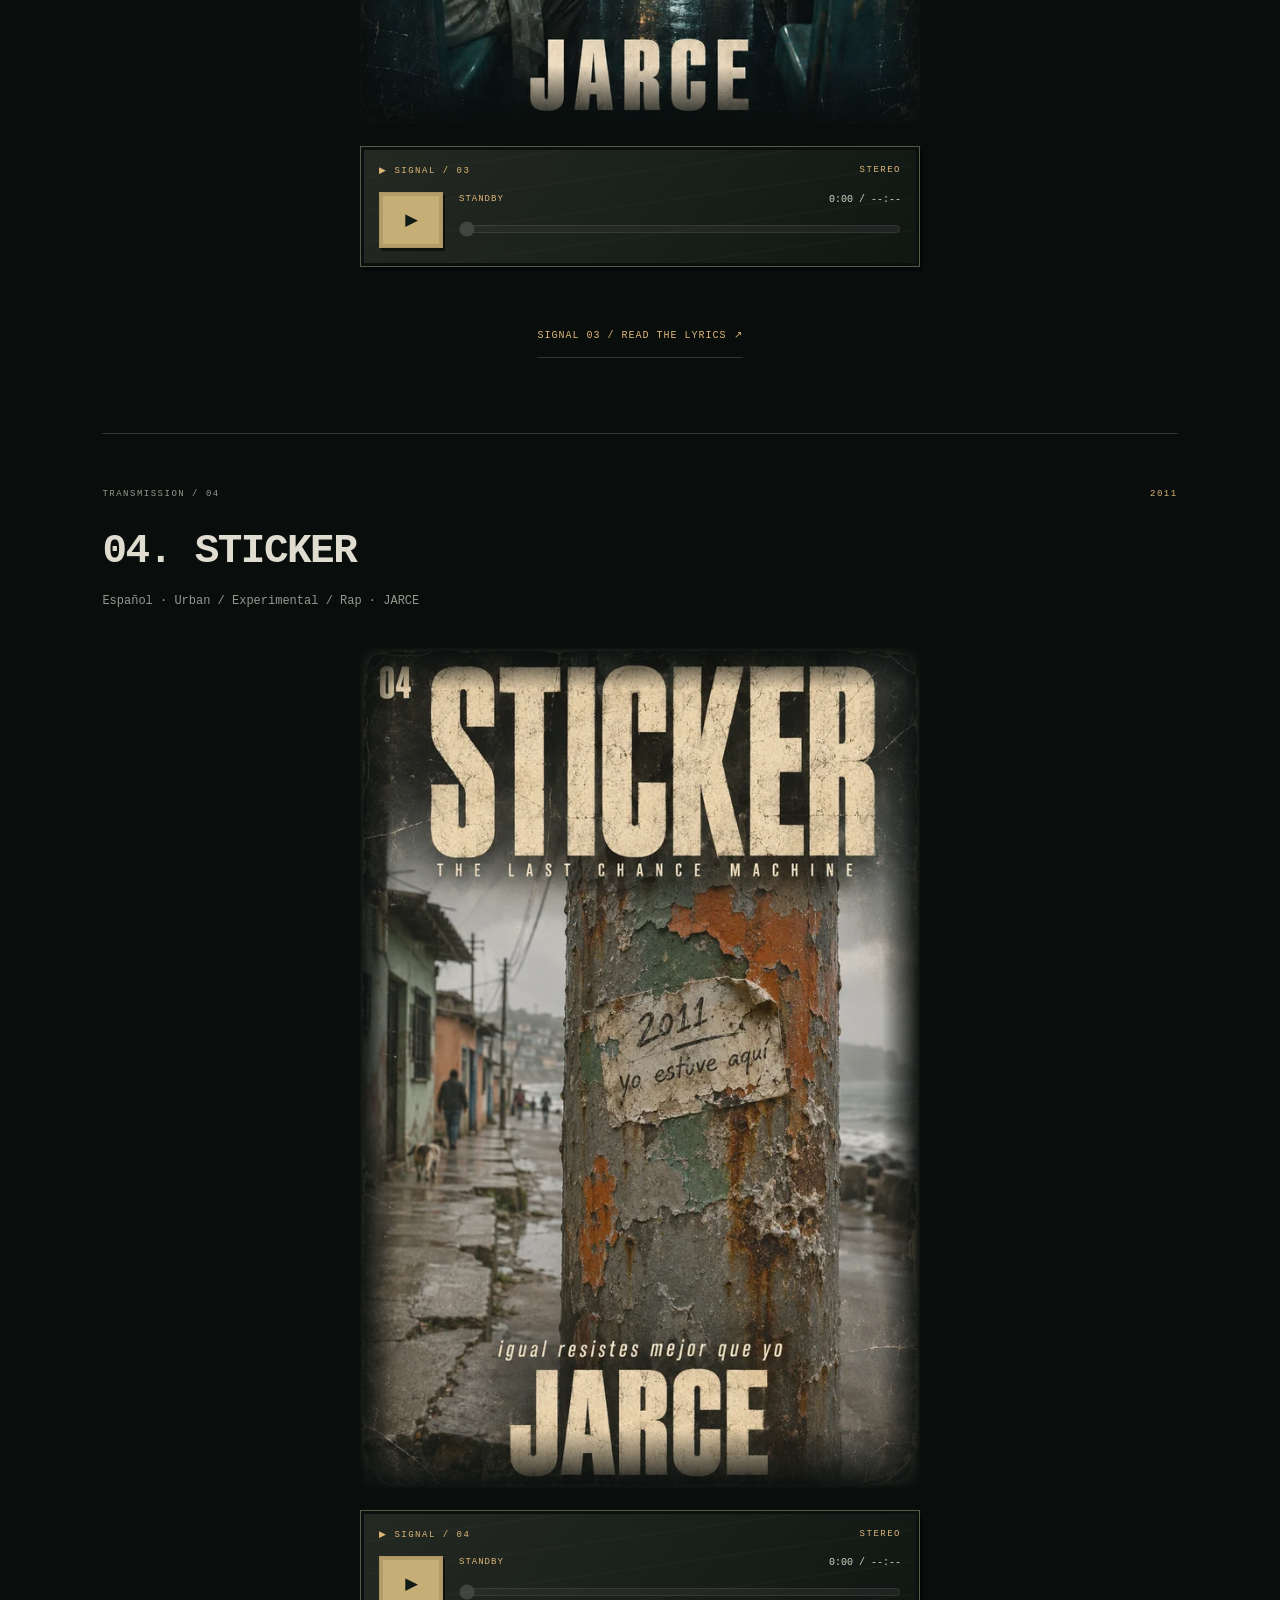
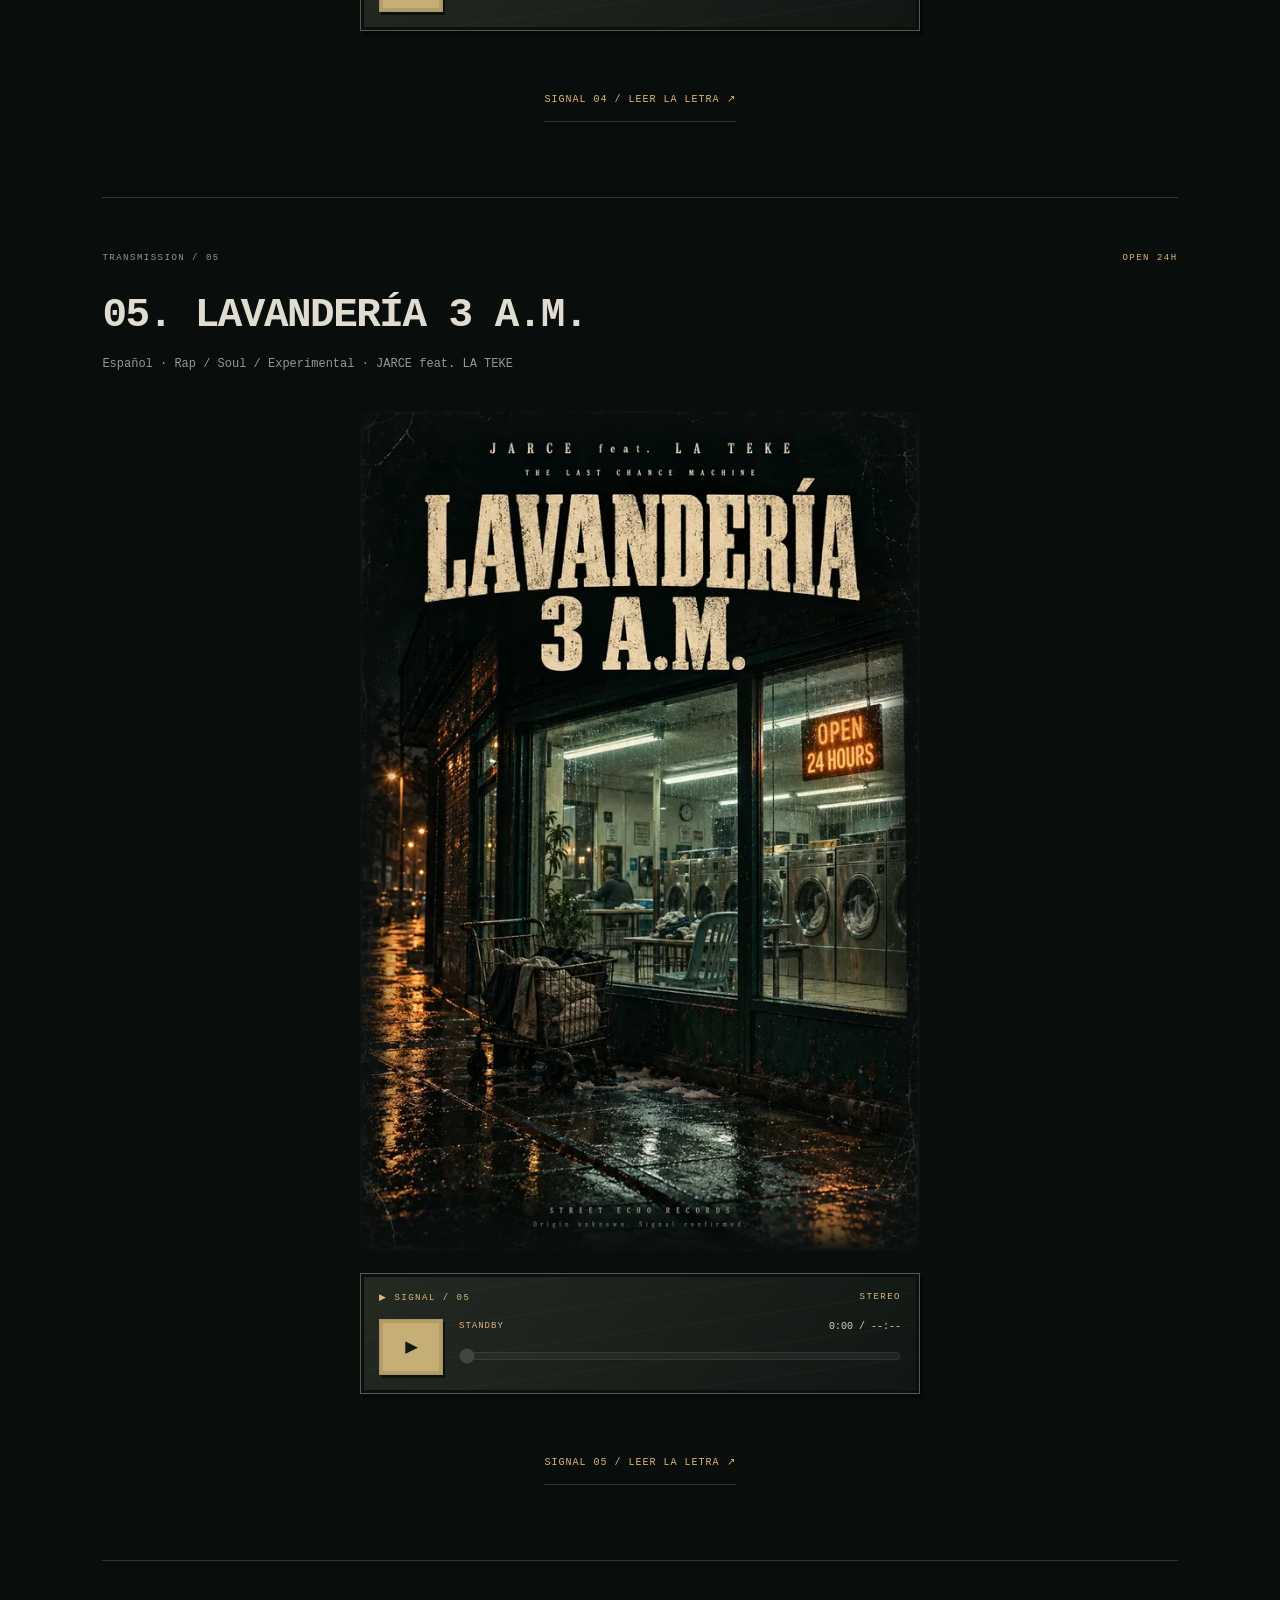
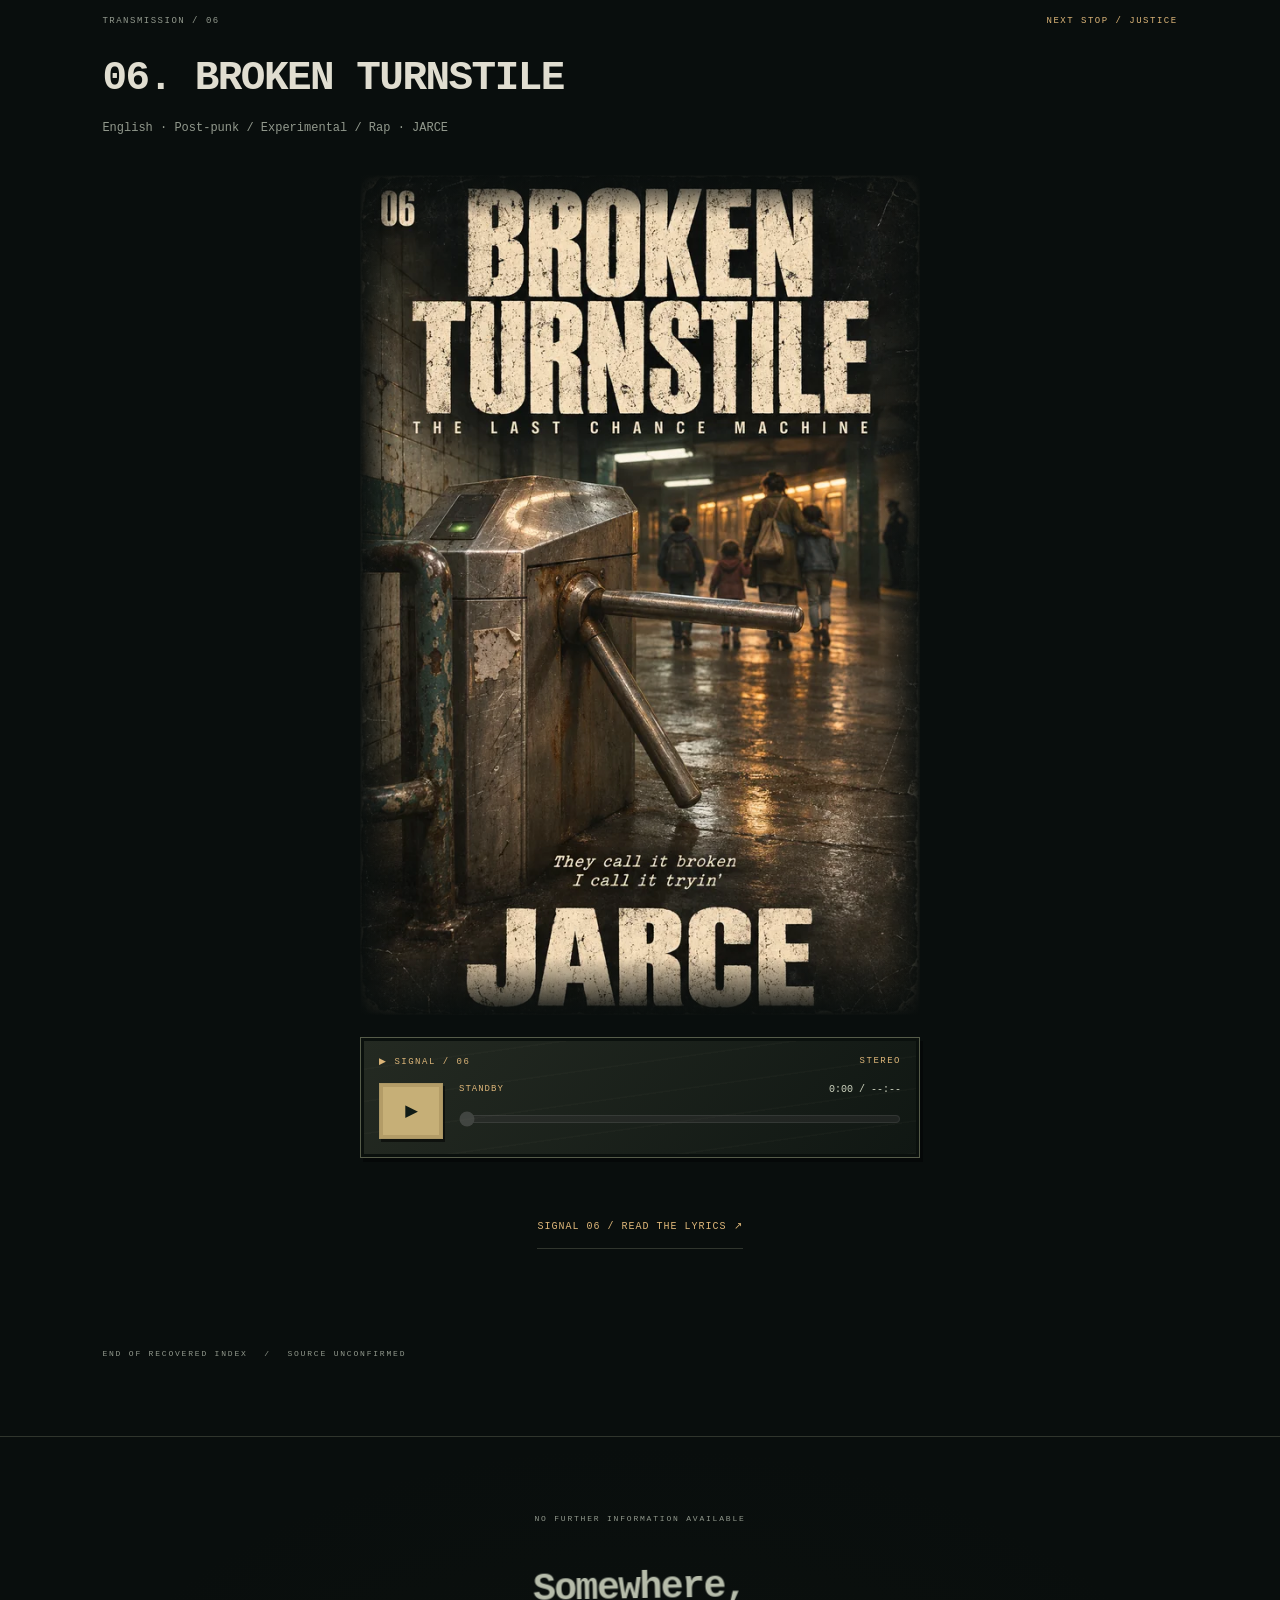
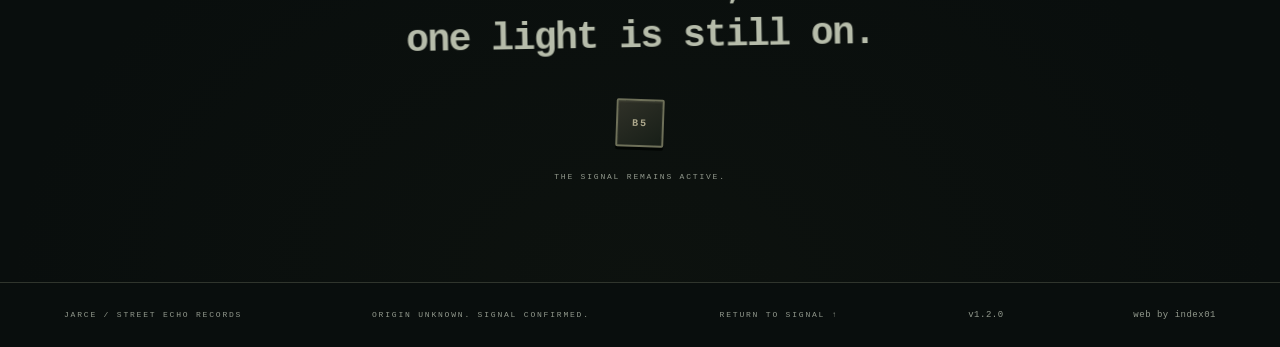
==== commit 1de6418d: "Complete album with tracks 02, 03, 04 and 06" ====
--- a/index.html
+++ b/index.html
@@ -3,7 +3,7 @@
 <head>
 <meta charset="utf-8"><meta name="viewport" content="width=device-width, initial-scale=1">
 <meta name="theme-color" content="#0b0e0c"><meta name="description" content="JARCE — THE LAST CHANCE MACHINE. Street Echo Records. Origin unknown. Signal confirmed.">
-<title>JARCE / Signal confirmed.</title><link rel="preload" as="image" href="assets/jarce-night-signal.webp" type="image/webp" fetchpriority="high"><link rel="stylesheet" href="style.css?v=1.1.0"><script src="signal.js?v=1.1.0" defer></script>
+<title>JARCE / Signal confirmed.</title><link rel="preload" as="image" href="assets/jarce-night-signal.webp" type="image/webp" fetchpriority="high"><link rel="stylesheet" href="style.css?v=1.2.0"><script src="signal.js?v=1.2.0" defer></script>
 
 <link rel="canonical" href="https://jarce.online/">
 <meta property="og:type" content="website">
@@ -22,7 +22,7 @@
 <meta name="twitter:description" content="Origin unknown. Signal confirmed. Transmissions after midnight. Street Echo Records.">
 <meta name="twitter:image" content="https://jarce.online/assets/jarce-night-signal.jpg">
 <meta name="twitter:image:alt" content="The JARCE night scene: laundromat, last bus and the illuminated B5 button.">
-<link rel="manifest" href="/manifest.webmanifest"><link rel="apple-touch-icon" href="/assets/icons/icon-180.png"><meta name="apple-mobile-web-app-capable" content="yes"><meta name="mobile-web-app-capable" content="yes"><meta name="apple-mobile-web-app-title" content="JARCE"><meta name="apple-mobile-web-app-status-bar-style" content="black"><script src="/pwa.js?v=1.1.0" defer></script><link rel="icon" type="image/x-icon" href="/favicon.ico?v=b5"><link rel="icon" type="image/png" sizes="192x192" href="/assets/icons/icon-192.png"></head>
+<link rel="manifest" href="/manifest.webmanifest"><link rel="apple-touch-icon" href="/assets/icons/icon-180.png"><meta name="apple-mobile-web-app-capable" content="yes"><meta name="mobile-web-app-capable" content="yes"><meta name="apple-mobile-web-app-title" content="JARCE"><meta name="apple-mobile-web-app-status-bar-style" content="black"><script src="/pwa.js?v=1.2.0" defer></script><link rel="icon" type="image/x-icon" href="/favicon.ico?v=b5"><link rel="icon" type="image/png" sizes="192x192" href="/assets/icons/icon-192.png"></head>
 <body>
 <svg class="ink-filter" aria-hidden="true" xmlns="http://www.w3.org/2000/svg"><defs><filter id="worn-ink" x="-3%" y="-5%" width="106%" height="110%"><feTurbulence type="fractalNoise" baseFrequency=".55" numOctaves="3" seed="17" result="grain"/><feColorMatrix in="grain" type="luminanceToAlpha"/><feComponentTransfer><feFuncA type="discrete" tableValues="0 0 0 0 0 0 0 0 0 1"/></feComponentTransfer><feComposite in="SourceGraphic" operator="out"/></filter></defs></svg>
 <a class="skip" href="#transmissions">Skip to transmissions</a>
@@ -34,18 +34,21 @@
 <div class="hero-copy"><p class="eyebrow">SER—001 / RECOVERED SIGNAL</p><h1 id="identity">JARCE</h1><p class="origin">Origin unknown.<br>Signal confirmed.</p></div>
 <div class="hero-bottom"><span>THE LAST CHANCE MACHINE<br><small>RECOVERED TRANSMISSIONS / AFTER MIDNIGHT</small></span><a href="#transmissions">FOLLOW THE SIGNAL <span>↓</span></a></div>
 </section>
-<section class="archive" id="transmissions" aria-labelledby="archive-title"><div class="section-top"><p class="eyebrow">RECOVERED / 01 + 05</p><span>STREET ECHO RECORDS</span></div><div class="archive-heading"><h2 id="archive-title"><a href="/the-last-chance-machine/">The last chance<br><em>machine.</em></a></h2><p>Recorded somewhere between<br>closing time and morning.<br><span>Nothing unusual. Look again.</span></p></div>
-<div class="poster-logs">
-<article class="transmission" id="01_lonely_vending_machine" aria-labelledby="track-01">
+<section class="archive" id="transmissions" aria-labelledby="archive-title"><div class="section-top"><p class="eyebrow">RECOVERED / 01–06</p><span>STREET ECHO RECORDS</span></div><div class="archive-heading"><h2 id="archive-title"><a href="/the-last-chance-machine/">The last chance<br><em>machine.</em></a></h2><p>Recorded somewhere between<br>closing time and morning.<br><span>Nothing unusual. Look again.</span></p></div>
+<div class="poster-logs"><article class="transmission" id="01_lonely_vending_machine" aria-labelledby="track-01">
 <div class="transmission-meta"><span>TRANSMISSION / 01</span><span>B5</span></div>
 <div class="song-heading"><h3 class="track" id="track-01">01. LONELY VENDING MACHINE</h3><p>English · Rock Experimental / Post-punk / Cinematic · JARCE</p></div>
 <div class="song-layout song-layout--solo"><div class="song-art"><a class="poster-link" href="assets/01_lonely_vending_machine-v2.jpg" aria-label="View full poster: Lonely Vending Machine"><img src="assets/01_lonely_vending_machine-v2.webp" srcset="assets/01_lonely_vending_machine-v2-640.webp 640w, assets/01_lonely_vending_machine-v2.webp 1024w" sizes="(max-width: 700px) 88vw, 560px" width="1024" height="1536" loading="lazy" decoding="async" alt="Lonely Vending Machine by JARCE: a weathered vending machine with B5 glowing amber beside a rain-soaked street, beneath distressed cream lettering."></a><div class="signal-player" data-title="Lonely Vending Machine"><div class="deck-label"><span>▶ SIGNAL / 01</span><span>STEREO</span></div><audio controls preload="none" aria-label="Lonely Vending Machine" src="assets/music/01_lonely_vending_machine.mp3">Your browser does not support audio. <a href="assets/music/01_lonely_vending_machine.mp3">Listen to Lonely Vending Machine</a>.</audio></div></div></div><a class="record-link" href="/transmissions/01-lonely-vending-machine/">SIGNAL 01 / READ THE LYRICS ↗</a></article>
+<article class="transmission" id="02_blinking" aria-labelledby="track-02"><div class="transmission-meta"><span>TRANSMISSION / 02</span><span>FIXED ANGLE</span></div><div class="song-heading"><h3 class="track" id="track-02">02. BLINKING</h3><p>English · Post-punk / Experimental / Rap · JARCE</p></div><div class="song-layout song-layout--solo"><div class="song-art"><a class="poster-link" href="/assets/02_blinking.webp" aria-label="View full poster: Blinking"><img src="/assets/02_blinking.webp" srcset="/assets/02_blinking-640.webp 640w, /assets/02_blinking.webp 1024w" sizes="(max-width: 700px) 88vw, 560px" width="1024" height="1536" loading="lazy" decoding="async" alt="A hallway security camera with a tiny red light watches translucent memories in a worn green corridor."></a><div class="signal-player" data-title="Blinking"><div class="deck-label"><span>▶ SIGNAL / 02</span><span>STEREO</span></div><audio controls preload="none" aria-label="Blinking" src="/assets/music/02_blinking.mp3">Your browser does not support audio. <a href="/assets/music/02_blinking.mp3">Listen to Blinking</a>.</audio></div></div></div><a class="record-link" href="/transmissions/02-blinking/">SIGNAL 02 / READ THE LYRICS ↗</a></article>
+<article class="transmission" id="03_last_bus" aria-labelledby="track-03"><div class="transmission-meta"><span>TRANSMISSION / 03</span><span>02:17</span></div><div class="song-heading"><h3 class="track" id="track-03">03. LAST BUS</h3><p>English · Experimental / Cinematic · JARCE</p></div><div class="song-layout song-layout--solo"><div class="song-art"><a class="poster-link" href="/assets/03_last_bus.webp" aria-label="View full poster: Last Bus"><img src="/assets/03_last_bus.webp" srcset="/assets/03_last_bus-640.webp 640w, /assets/03_last_bus.webp 1024w" sizes="(max-width: 700px) 88vw, 560px" width="1024" height="1536" loading="lazy" decoding="async" alt="Four tired passengers on a rain-soaked night bus, with recessed ceiling lights and a discreet 2:17 clock."></a><div class="signal-player" data-title="Last Bus"><div class="deck-label"><span>▶ SIGNAL / 03</span><span>STEREO</span></div><audio controls preload="none" aria-label="Last Bus" src="/assets/music/03_last_bus.mp3">Your browser does not support audio. <a href="/assets/music/03_last_bus.mp3">Listen to Last Bus</a>.</audio></div></div></div><a class="record-link" href="/transmissions/03-last-bus/">SIGNAL 03 / READ THE LYRICS ↗</a></article>
+<article class="transmission" id="04_sticker" aria-labelledby="track-04"><div class="transmission-meta"><span>TRANSMISSION / 04</span><span>2011</span></div><div class="song-heading"><h3 class="track" id="track-04">04. STICKER</h3><p>Español · Urban / Experimental / Rap · JARCE</p></div><div class="song-layout song-layout--solo"><div class="song-art"><a class="poster-link" href="/assets/04_sticker.webp" aria-label="View full poster: Sticker"><img src="/assets/04_sticker.webp" srcset="/assets/04_sticker-640.webp 640w, /assets/04_sticker.webp 1024w" sizes="(max-width: 700px) 88vw, 560px" width="1024" height="1536" loading="lazy" decoding="async" alt="A weathered sticker marked 2011 and yo estuve aquí survives on a rusty coastal street pole."></a><div class="signal-player" data-title="Sticker"><div class="deck-label"><span>▶ SIGNAL / 04</span><span>STEREO</span></div><audio controls preload="none" aria-label="Sticker" src="/assets/music/04_sticker.mp3">Your browser does not support audio. <a href="/assets/music/04_sticker.mp3">Listen to Sticker</a>.</audio></div></div></div><a class="record-link" href="/transmissions/04-sticker/">SIGNAL 04 / LEER LA LETRA ↗</a></article>
 <article class="transmission" id="05_lavanderia_3am" aria-labelledby="track-05">
 <div class="transmission-meta"><span>TRANSMISSION / 05</span><span>OPEN 24H</span></div>
 <div class="song-heading"><h3 class="track" id="track-05">05. LAVANDERÍA 3 A.M.</h3><p>Español · Rap / Soul / Experimental · JARCE feat. LA TEKE</p></div>
-<div class="song-layout song-layout--solo"><div class="song-art"><a class="poster-link" href="assets/05_lavanderia_3am-v2.jpg" aria-label="View full poster: Lavandería 3 A.M."><img src="assets/05_lavanderia_3am-v2.webp" srcset="assets/05_lavanderia_3am-v2-640.webp 640w, assets/05_lavanderia_3am-v2.webp 1024w" sizes="(max-width: 700px) 88vw, 560px" width="1024" height="1536" loading="lazy" decoding="async" alt="Lavandería 3 A.M. by JARCE feat. LA TEKE: a rain-soaked laundromat in petrol green and amber light, a laundry trolley and distressed cream lettering."></a><div class="signal-player" data-title="Lavandería 3 A.M."><div class="deck-label"><span>▶ SIGNAL / 05</span><span>STEREO</span></div><audio controls preload="none" aria-label="Lavandería 3 A.M." src="assets/music/05_lavanderia_3am.mp3">Your browser does not support audio. <a href="assets/music/05_lavanderia_3am.mp3">Listen to Lavandería 3 A.M.</a>.</audio></div></div></div><a class="record-link" href="/transmissions/05-lavanderia-3am/">SIGNAL 05 / LEER LA LETRA ↗</a></article></div><p class="archive-note">END OF RECOVERED INDEX <span> / </span> SOURCE UNCONFIRMED</p></section>
+<div class="song-layout song-layout--solo"><div class="song-art"><a class="poster-link" href="assets/05_lavanderia_3am-v2.jpg" aria-label="View full poster: Lavandería 3 A.M."><img src="assets/05_lavanderia_3am-v2.webp" srcset="assets/05_lavanderia_3am-v2-640.webp 640w, assets/05_lavanderia_3am-v2.webp 1024w" sizes="(max-width: 700px) 88vw, 560px" width="1024" height="1536" loading="lazy" decoding="async" alt="Lavandería 3 A.M. by JARCE feat. LA TEKE: a rain-soaked laundromat in petrol green and amber light, a laundry trolley and distressed cream lettering."></a><div class="signal-player" data-title="Lavandería 3 A.M."><div class="deck-label"><span>▶ SIGNAL / 05</span><span>STEREO</span></div><audio controls preload="none" aria-label="Lavandería 3 A.M." src="assets/music/05_lavanderia_3am.mp3">Your browser does not support audio. <a href="assets/music/05_lavanderia_3am.mp3">Listen to Lavandería 3 A.M.</a>.</audio></div></div></div><a class="record-link" href="/transmissions/05-lavanderia-3am/">SIGNAL 05 / LEER LA LETRA ↗</a></article>
+<article class="transmission" id="06_broken_turnstile" aria-labelledby="track-06"><div class="transmission-meta"><span>TRANSMISSION / 06</span><span>NEXT STOP / JUSTICE</span></div><div class="song-heading"><h3 class="track" id="track-06">06. BROKEN TURNSTILE</h3><p>English · Post-punk / Experimental / Rap · JARCE</p></div><div class="song-layout song-layout--solo"><div class="song-art"><a class="poster-link" href="/assets/06_broken_turnstile.webp" aria-label="View full poster: Broken Turnstile"><img src="/assets/06_broken_turnstile.webp" srcset="/assets/06_broken_turnstile-640.webp 640w, /assets/06_broken_turnstile.webp 1024w" sizes="(max-width: 700px) 88vw, 560px" width="1024" height="1536" loading="lazy" decoding="async" alt="A battered subway turnstile beside a mother and three children walking toward a warmly lit platform."></a><div class="signal-player" data-title="Broken Turnstile"><div class="deck-label"><span>▶ SIGNAL / 06</span><span>STEREO</span></div><audio controls preload="none" aria-label="Broken Turnstile" src="/assets/music/06_broken_turnstile.mp3">Your browser does not support audio. <a href="/assets/music/06_broken_turnstile.mp3">Listen to Broken Turnstile</a>.</audio></div></div></div><a class="record-link" href="/transmissions/06-broken-turnstile/">SIGNAL 06 / READ THE LYRICS ↗</a></article></div><p class="archive-note">END OF RECOVERED INDEX <span> / </span> SOURCE UNCONFIRMED</p></section>
 <section class="residue" aria-label="Residual signal"><span class="eyebrow">NO FURTHER INFORMATION AVAILABLE</span><p>Somewhere,<br>one light is still on.</p><button id="b5" aria-pressed="false" aria-label="B5 illumination" aria-controls="response">B5</button><p id="response" role="status">THE SIGNAL REMAINS ACTIVE.</p></section>
-</main><footer><span>JARCE / STREET ECHO RECORDS</span><span>ORIGIN UNKNOWN. SIGNAL CONFIRMED.</span><a href="#">RETURN TO SIGNAL ↑</a><span class="site-version" style="font-size:9px;letter-spacing:.5px;white-space:nowrap">v1.1.0</span><a class="web-credit" href="https://index01.net" style="font-size:9px;letter-spacing:.5px;white-space:nowrap">web by index01</a><button id="install-app" type="button" hidden style="font:inherit;color:var(--amber);background:transparent;border:1px solid var(--line);padding:8px;cursor:pointer">INSTALL JARCE ↓</button></footer>
+</main><footer><span>JARCE / STREET ECHO RECORDS</span><span>ORIGIN UNKNOWN. SIGNAL CONFIRMED.</span><a href="#">RETURN TO SIGNAL ↑</a><span class="site-version" style="font-size:9px;letter-spacing:.5px;white-space:nowrap">v1.2.0</span><a class="web-credit" href="https://index01.net" style="font-size:9px;letter-spacing:.5px;white-space:nowrap">web by index01</a><button id="install-app" type="button" hidden style="font:inherit;color:var(--amber);background:transparent;border:1px solid var(--line);padding:8px;cursor:pointer">INSTALL JARCE ↓</button></footer>
 </body></html>
 
 
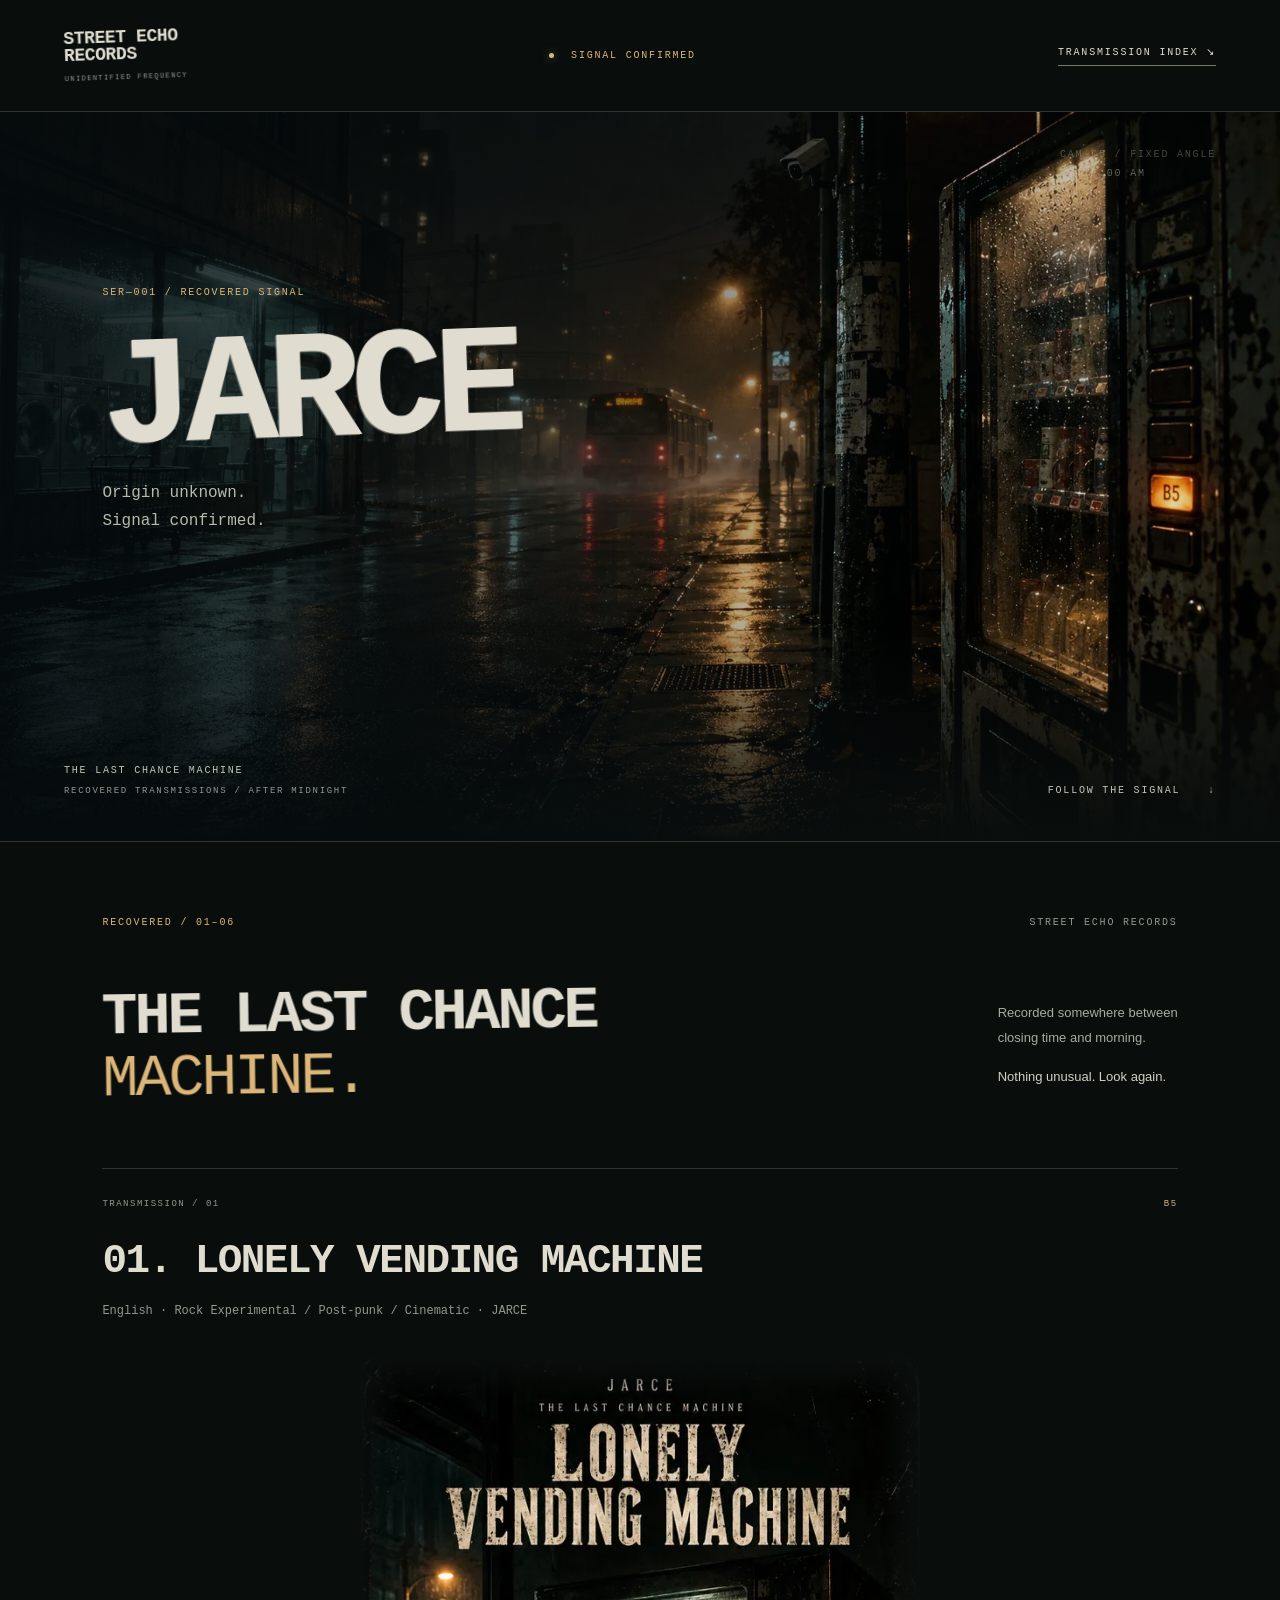
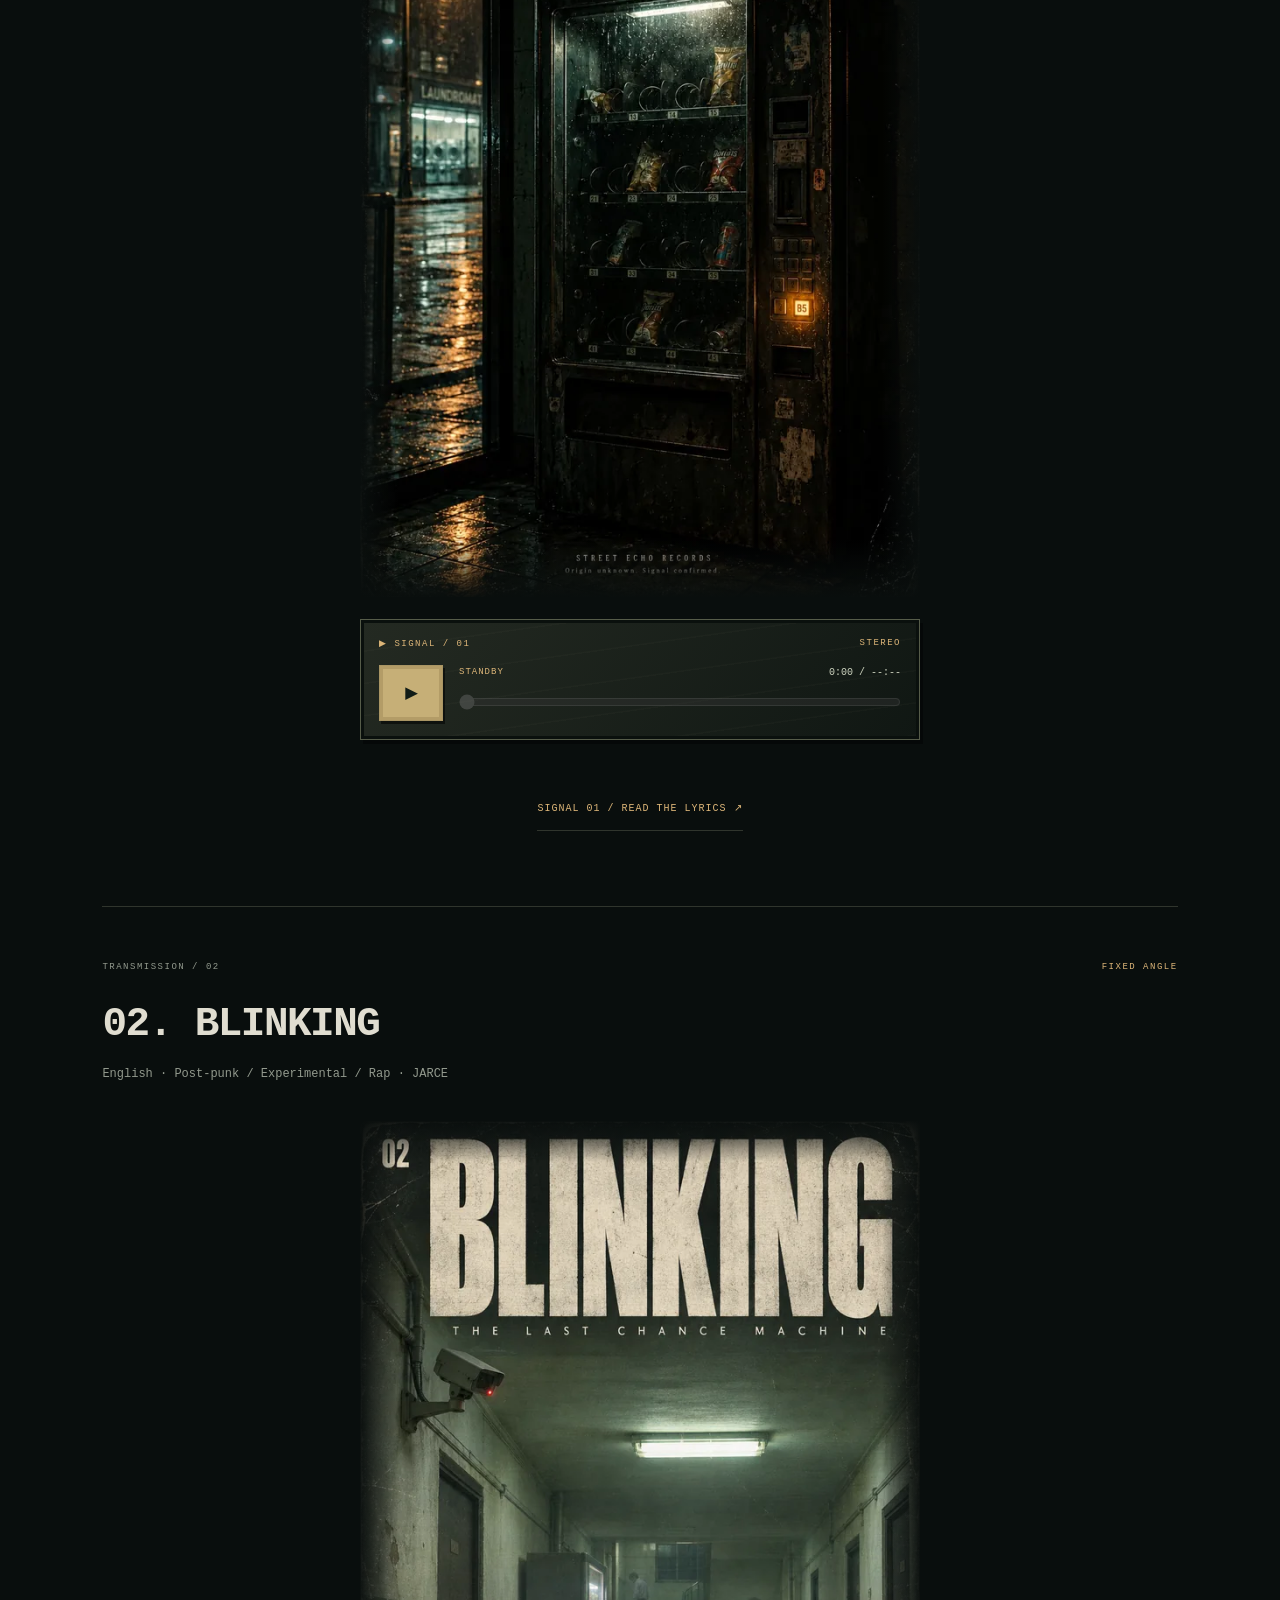
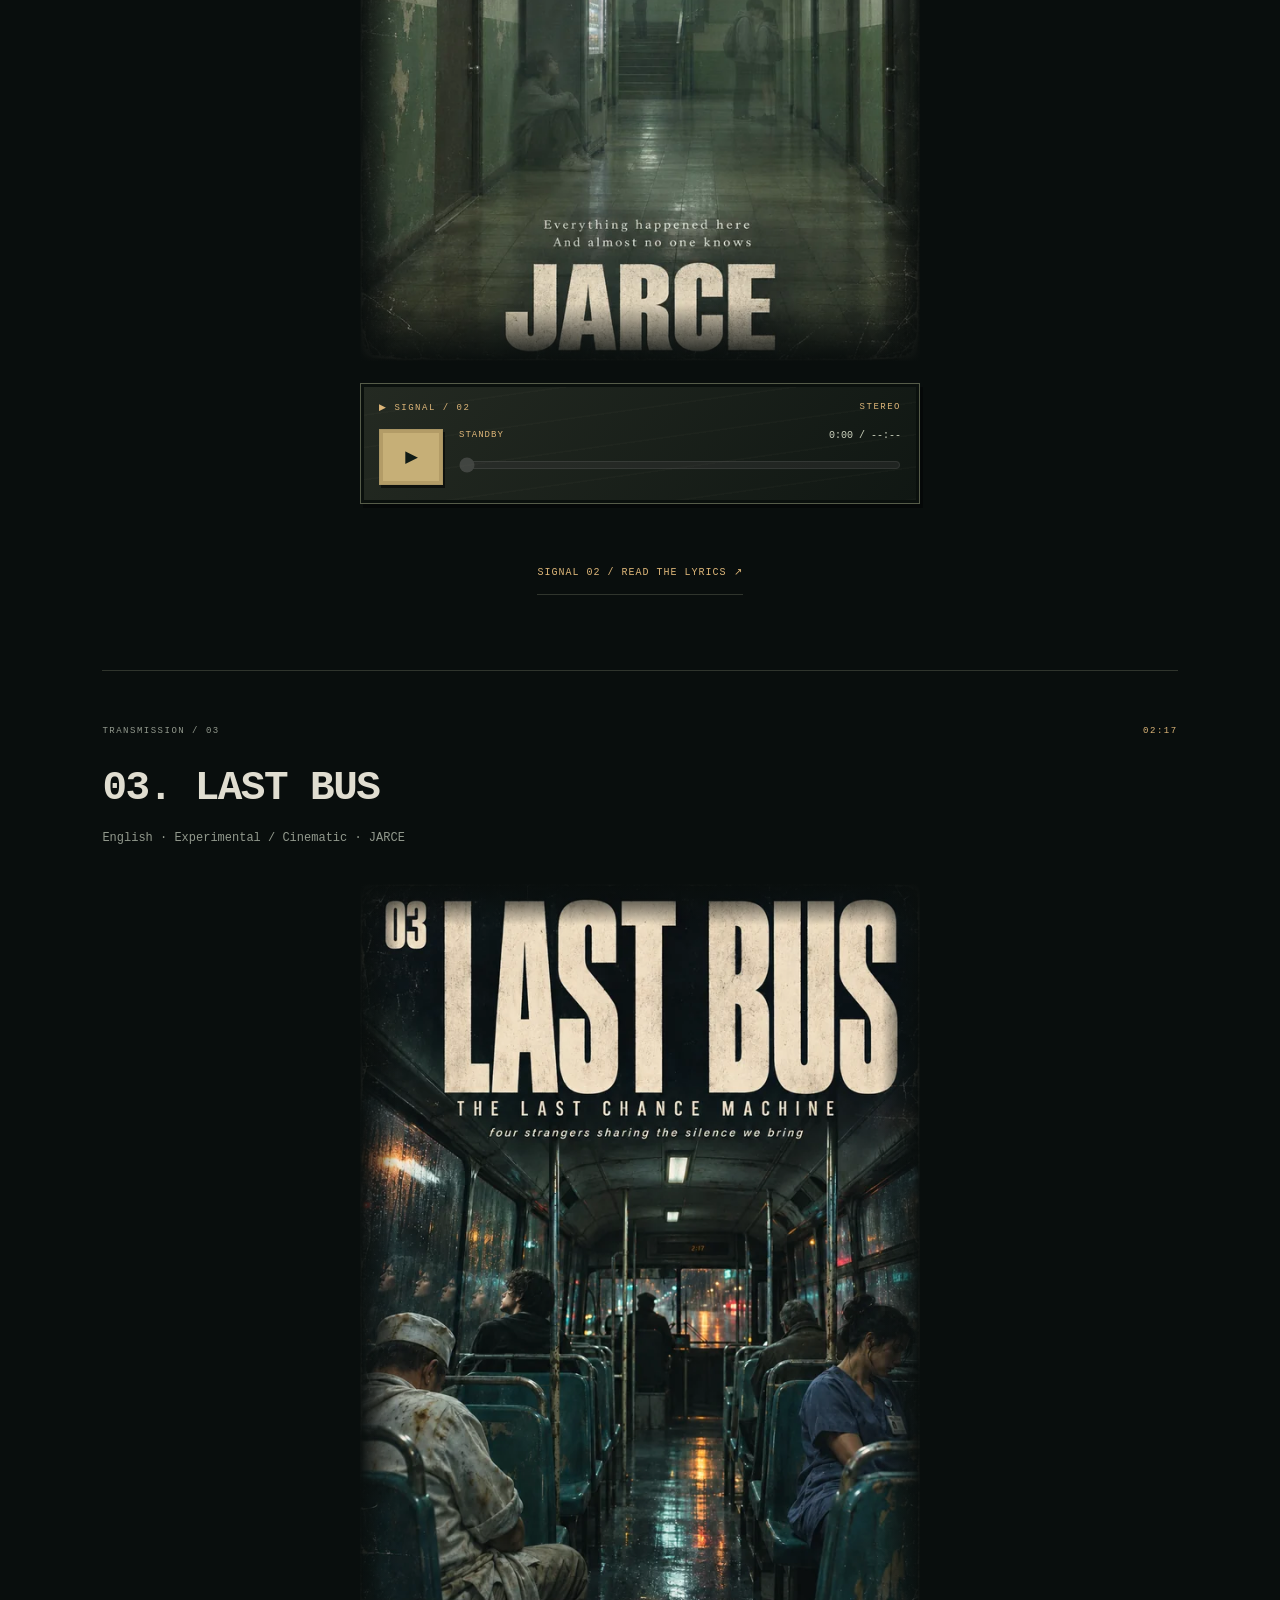
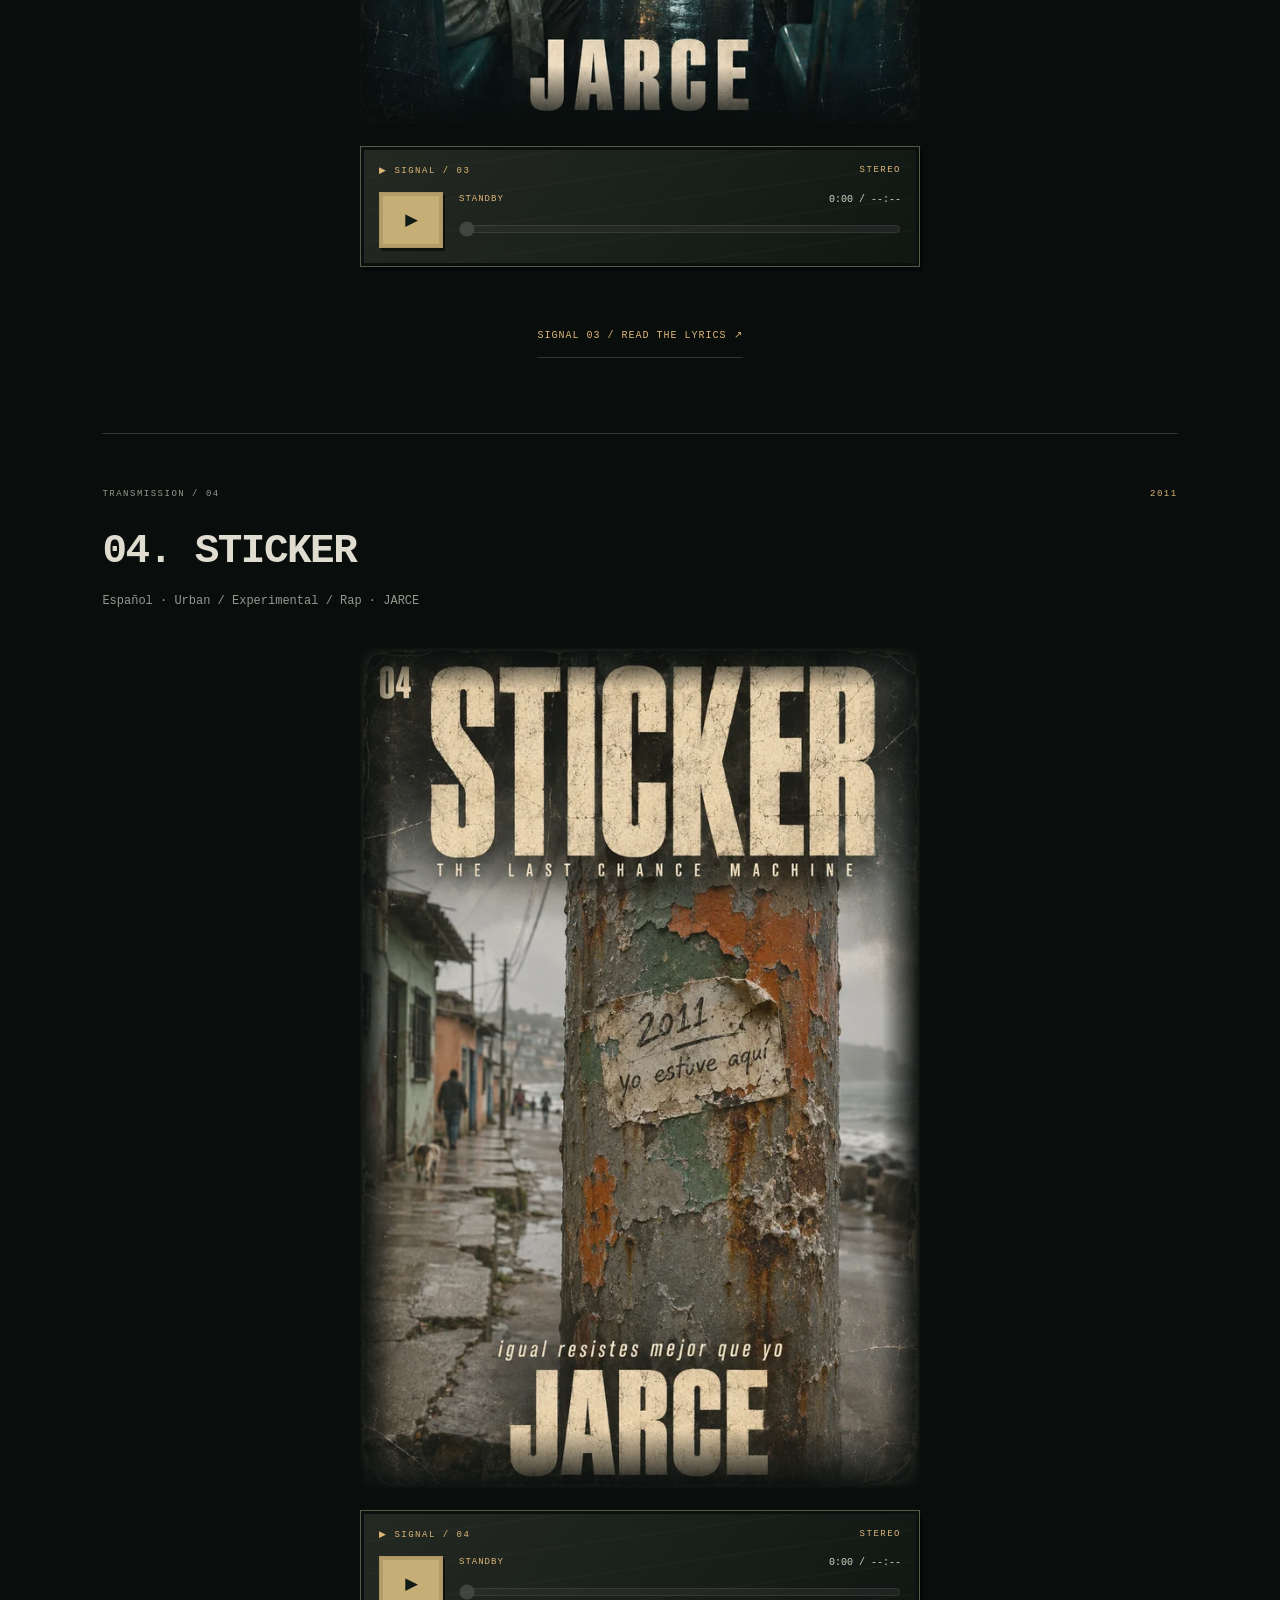
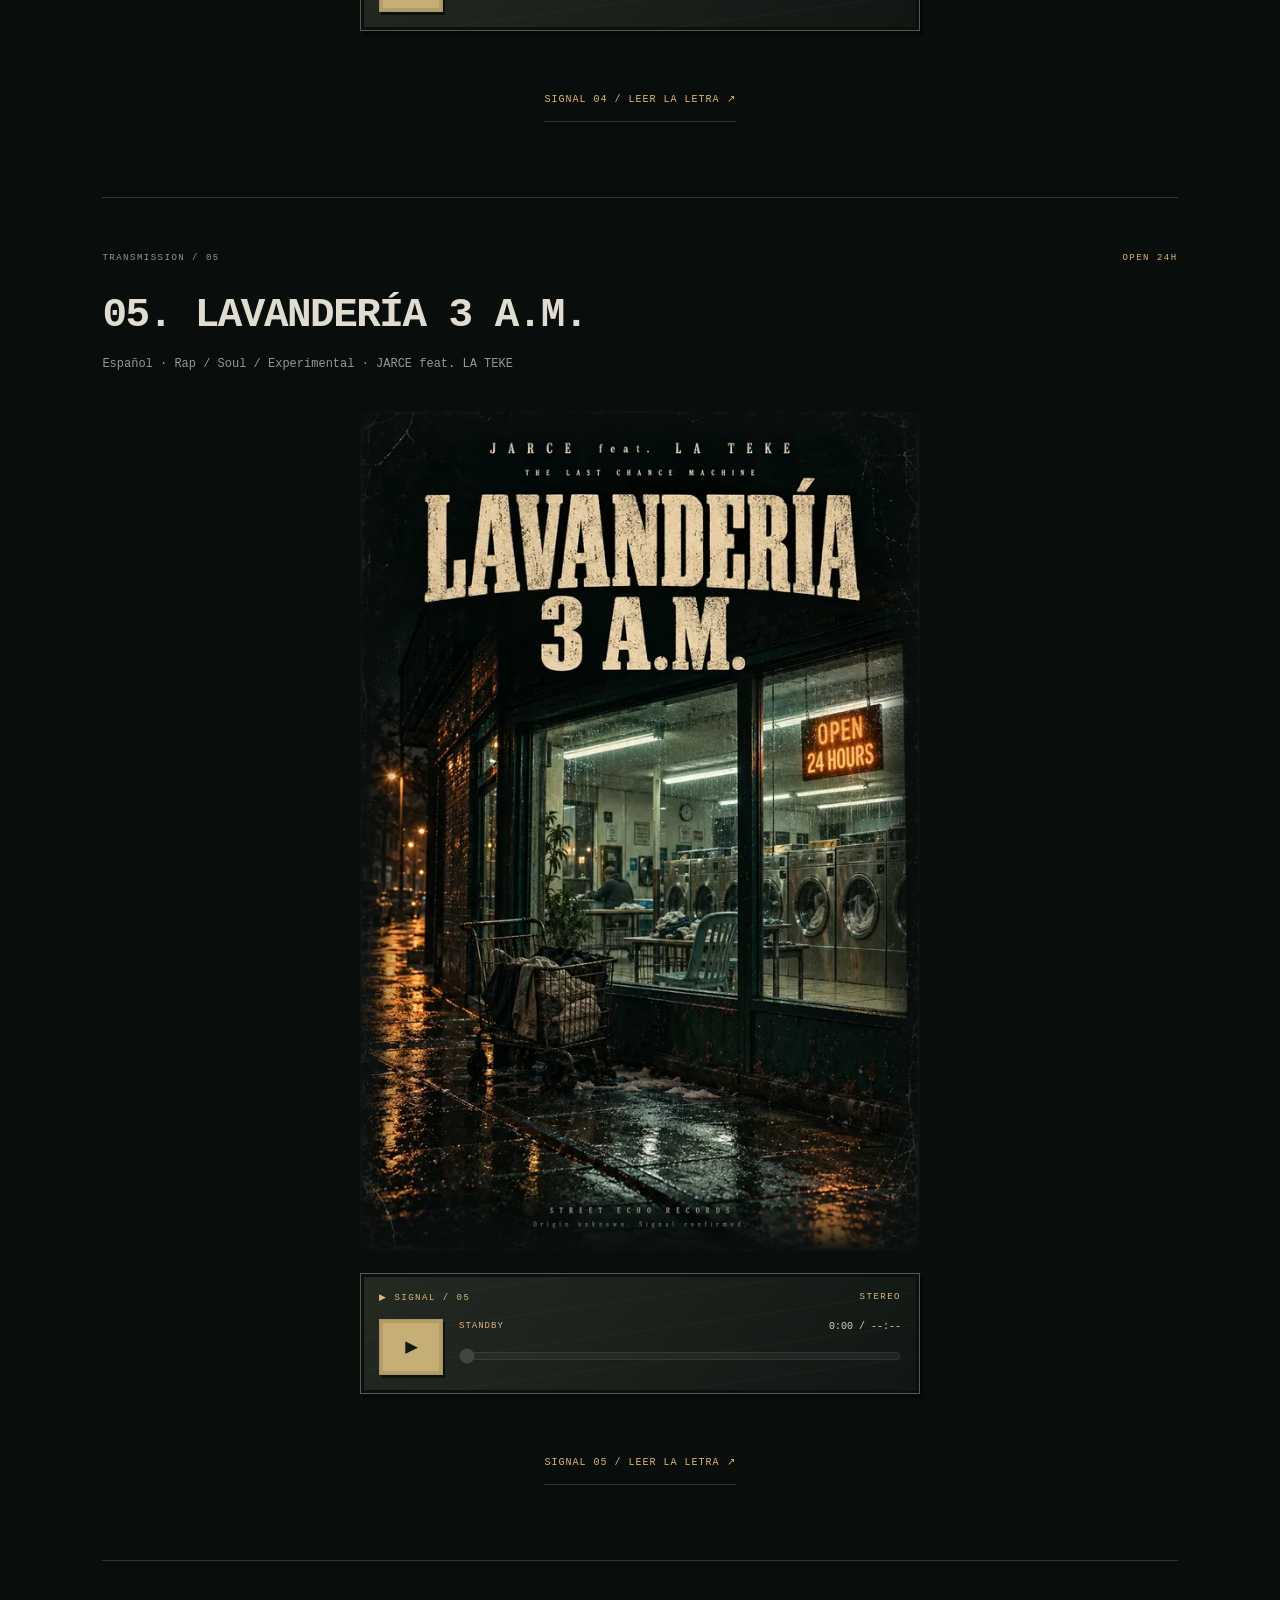
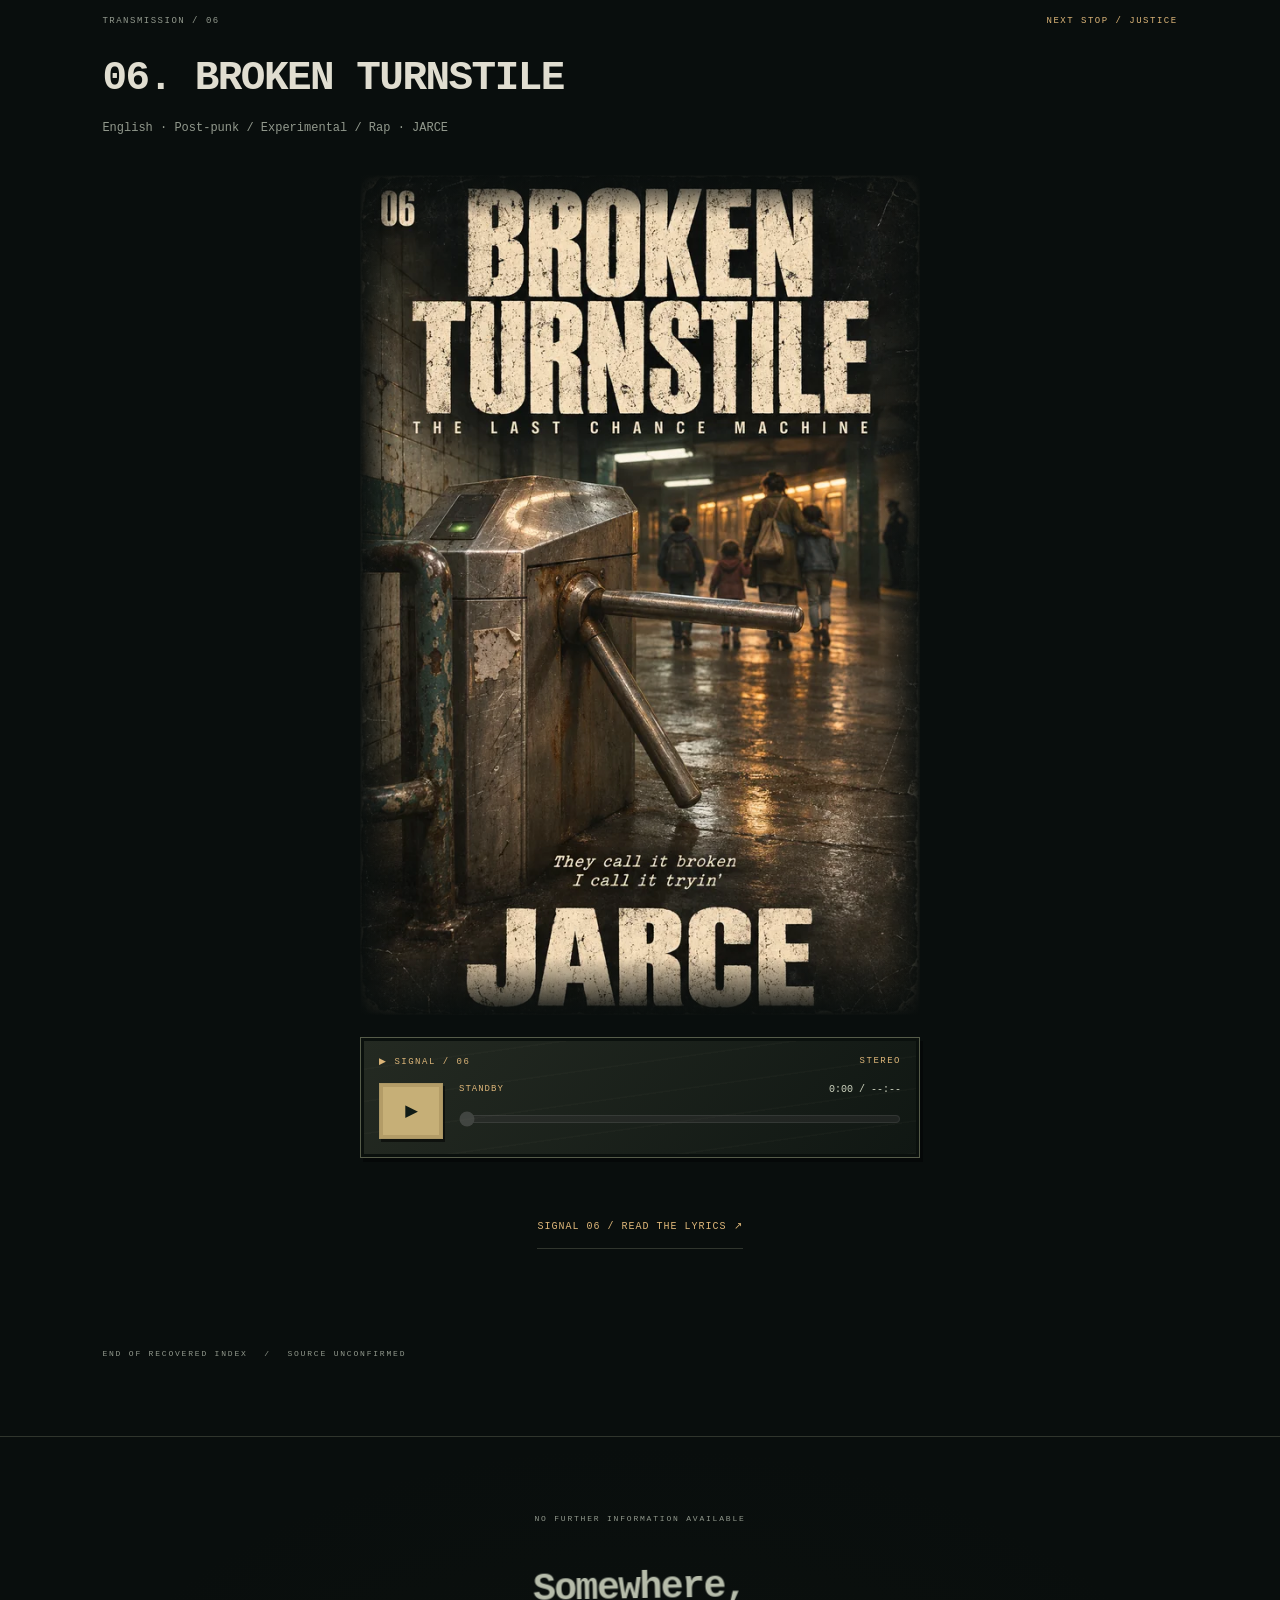
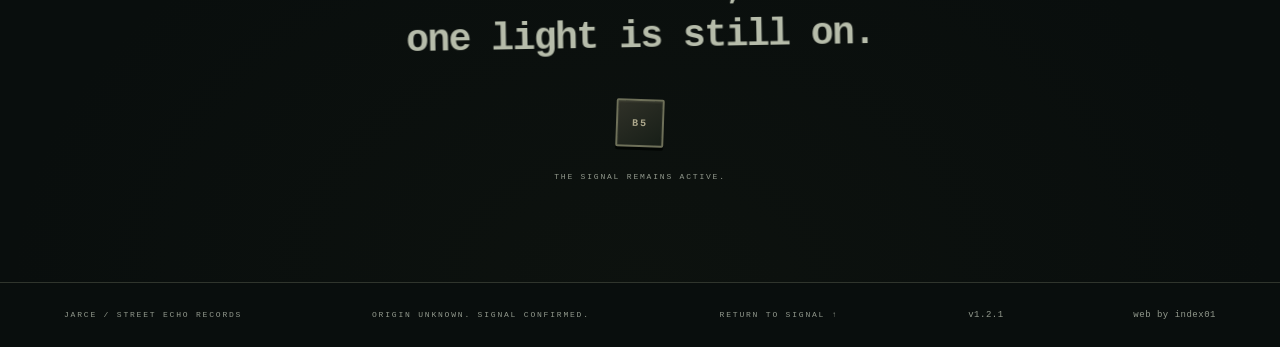
==== commit 77e53e8f: "Draw the player pause icon as two solid bars" ====
--- a/index.html
+++ b/index.html
@@ -3,7 +3,7 @@
 <head>
 <meta charset="utf-8"><meta name="viewport" content="width=device-width, initial-scale=1">
 <meta name="theme-color" content="#0b0e0c"><meta name="description" content="JARCE — THE LAST CHANCE MACHINE. Street Echo Records. Origin unknown. Signal confirmed.">
-<title>JARCE / Signal confirmed.</title><link rel="preload" as="image" href="assets/jarce-night-signal.webp" type="image/webp" fetchpriority="high"><link rel="stylesheet" href="style.css?v=1.2.0"><script src="signal.js?v=1.2.0" defer></script>
+<title>JARCE / Signal confirmed.</title><link rel="preload" as="image" href="assets/jarce-night-signal.webp" type="image/webp" fetchpriority="high"><link rel="stylesheet" href="style.css?v=1.2.1"><script src="signal.js?v=1.2.1" defer></script>
 
 <link rel="canonical" href="https://jarce.online/">
 <meta property="og:type" content="website">
@@ -22,7 +22,7 @@
 <meta name="twitter:description" content="Origin unknown. Signal confirmed. Transmissions after midnight. Street Echo Records.">
 <meta name="twitter:image" content="https://jarce.online/assets/jarce-night-signal.jpg">
 <meta name="twitter:image:alt" content="The JARCE night scene: laundromat, last bus and the illuminated B5 button.">
-<link rel="manifest" href="/manifest.webmanifest"><link rel="apple-touch-icon" href="/assets/icons/icon-180.png"><meta name="apple-mobile-web-app-capable" content="yes"><meta name="mobile-web-app-capable" content="yes"><meta name="apple-mobile-web-app-title" content="JARCE"><meta name="apple-mobile-web-app-status-bar-style" content="black"><script src="/pwa.js?v=1.2.0" defer></script><link rel="icon" type="image/x-icon" href="/favicon.ico?v=b5"><link rel="icon" type="image/png" sizes="192x192" href="/assets/icons/icon-192.png"></head>
+<link rel="manifest" href="/manifest.webmanifest"><link rel="apple-touch-icon" href="/assets/icons/icon-180.png"><meta name="apple-mobile-web-app-capable" content="yes"><meta name="mobile-web-app-capable" content="yes"><meta name="apple-mobile-web-app-title" content="JARCE"><meta name="apple-mobile-web-app-status-bar-style" content="black"><script src="/pwa.js?v=1.2.1" defer></script><link rel="icon" type="image/x-icon" href="/favicon.ico?v=b5"><link rel="icon" type="image/png" sizes="192x192" href="/assets/icons/icon-192.png"></head>
 <body>
 <svg class="ink-filter" aria-hidden="true" xmlns="http://www.w3.org/2000/svg"><defs><filter id="worn-ink" x="-3%" y="-5%" width="106%" height="110%"><feTurbulence type="fractalNoise" baseFrequency=".55" numOctaves="3" seed="17" result="grain"/><feColorMatrix in="grain" type="luminanceToAlpha"/><feComponentTransfer><feFuncA type="discrete" tableValues="0 0 0 0 0 0 0 0 0 1"/></feComponentTransfer><feComposite in="SourceGraphic" operator="out"/></filter></defs></svg>
 <a class="skip" href="#transmissions">Skip to transmissions</a>
@@ -48,7 +48,7 @@
 <div class="song-layout song-layout--solo"><div class="song-art"><a class="poster-link" href="assets/05_lavanderia_3am-v2.jpg" aria-label="View full poster: Lavandería 3 A.M."><img src="assets/05_lavanderia_3am-v2.webp" srcset="assets/05_lavanderia_3am-v2-640.webp 640w, assets/05_lavanderia_3am-v2.webp 1024w" sizes="(max-width: 700px) 88vw, 560px" width="1024" height="1536" loading="lazy" decoding="async" alt="Lavandería 3 A.M. by JARCE feat. LA TEKE: a rain-soaked laundromat in petrol green and amber light, a laundry trolley and distressed cream lettering."></a><div class="signal-player" data-title="Lavandería 3 A.M."><div class="deck-label"><span>▶ SIGNAL / 05</span><span>STEREO</span></div><audio controls preload="none" aria-label="Lavandería 3 A.M." src="assets/music/05_lavanderia_3am.mp3">Your browser does not support audio. <a href="assets/music/05_lavanderia_3am.mp3">Listen to Lavandería 3 A.M.</a>.</audio></div></div></div><a class="record-link" href="/transmissions/05-lavanderia-3am/">SIGNAL 05 / LEER LA LETRA ↗</a></article>
 <article class="transmission" id="06_broken_turnstile" aria-labelledby="track-06"><div class="transmission-meta"><span>TRANSMISSION / 06</span><span>NEXT STOP / JUSTICE</span></div><div class="song-heading"><h3 class="track" id="track-06">06. BROKEN TURNSTILE</h3><p>English · Post-punk / Experimental / Rap · JARCE</p></div><div class="song-layout song-layout--solo"><div class="song-art"><a class="poster-link" href="/assets/06_broken_turnstile.webp" aria-label="View full poster: Broken Turnstile"><img src="/assets/06_broken_turnstile.webp" srcset="/assets/06_broken_turnstile-640.webp 640w, /assets/06_broken_turnstile.webp 1024w" sizes="(max-width: 700px) 88vw, 560px" width="1024" height="1536" loading="lazy" decoding="async" alt="A battered subway turnstile beside a mother and three children walking toward a warmly lit platform."></a><div class="signal-player" data-title="Broken Turnstile"><div class="deck-label"><span>▶ SIGNAL / 06</span><span>STEREO</span></div><audio controls preload="none" aria-label="Broken Turnstile" src="/assets/music/06_broken_turnstile.mp3">Your browser does not support audio. <a href="/assets/music/06_broken_turnstile.mp3">Listen to Broken Turnstile</a>.</audio></div></div></div><a class="record-link" href="/transmissions/06-broken-turnstile/">SIGNAL 06 / READ THE LYRICS ↗</a></article></div><p class="archive-note">END OF RECOVERED INDEX <span> / </span> SOURCE UNCONFIRMED</p></section>
 <section class="residue" aria-label="Residual signal"><span class="eyebrow">NO FURTHER INFORMATION AVAILABLE</span><p>Somewhere,<br>one light is still on.</p><button id="b5" aria-pressed="false" aria-label="B5 illumination" aria-controls="response">B5</button><p id="response" role="status">THE SIGNAL REMAINS ACTIVE.</p></section>
-</main><footer><span>JARCE / STREET ECHO RECORDS</span><span>ORIGIN UNKNOWN. SIGNAL CONFIRMED.</span><a href="#">RETURN TO SIGNAL ↑</a><span class="site-version" style="font-size:9px;letter-spacing:.5px;white-space:nowrap">v1.2.0</span><a class="web-credit" href="https://index01.net" style="font-size:9px;letter-spacing:.5px;white-space:nowrap">web by index01</a><button id="install-app" type="button" hidden style="font:inherit;color:var(--amber);background:transparent;border:1px solid var(--line);padding:8px;cursor:pointer">INSTALL JARCE ↓</button></footer>
+</main><footer><span>JARCE / STREET ECHO RECORDS</span><span>ORIGIN UNKNOWN. SIGNAL CONFIRMED.</span><a href="#">RETURN TO SIGNAL ↑</a><span class="site-version" style="font-size:9px;letter-spacing:.5px;white-space:nowrap">v1.2.1</span><a class="web-credit" href="https://index01.net" style="font-size:9px;letter-spacing:.5px;white-space:nowrap">web by index01</a><button id="install-app" type="button" hidden style="font:inherit;color:var(--amber);background:transparent;border:1px solid var(--line);padding:8px;cursor:pointer">INSTALL JARCE ↓</button></footer>
 </body></html>
 
 
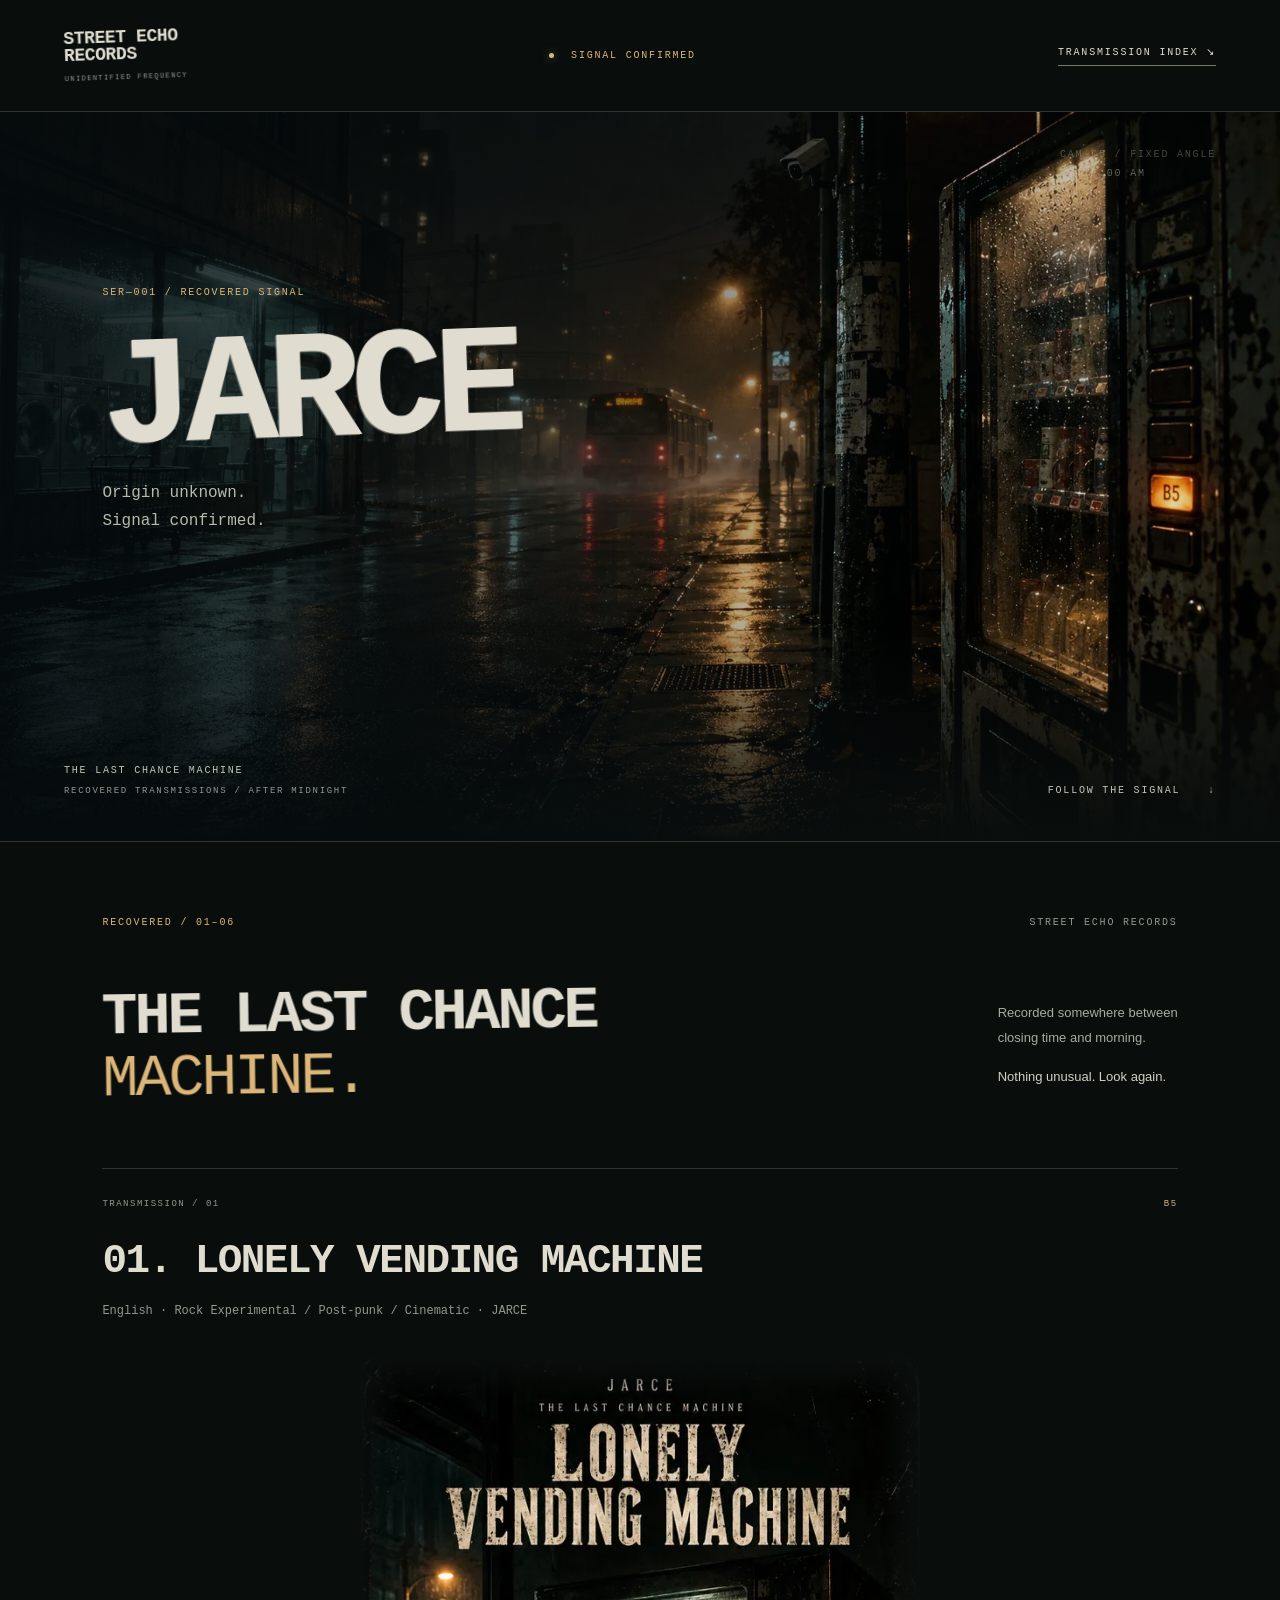
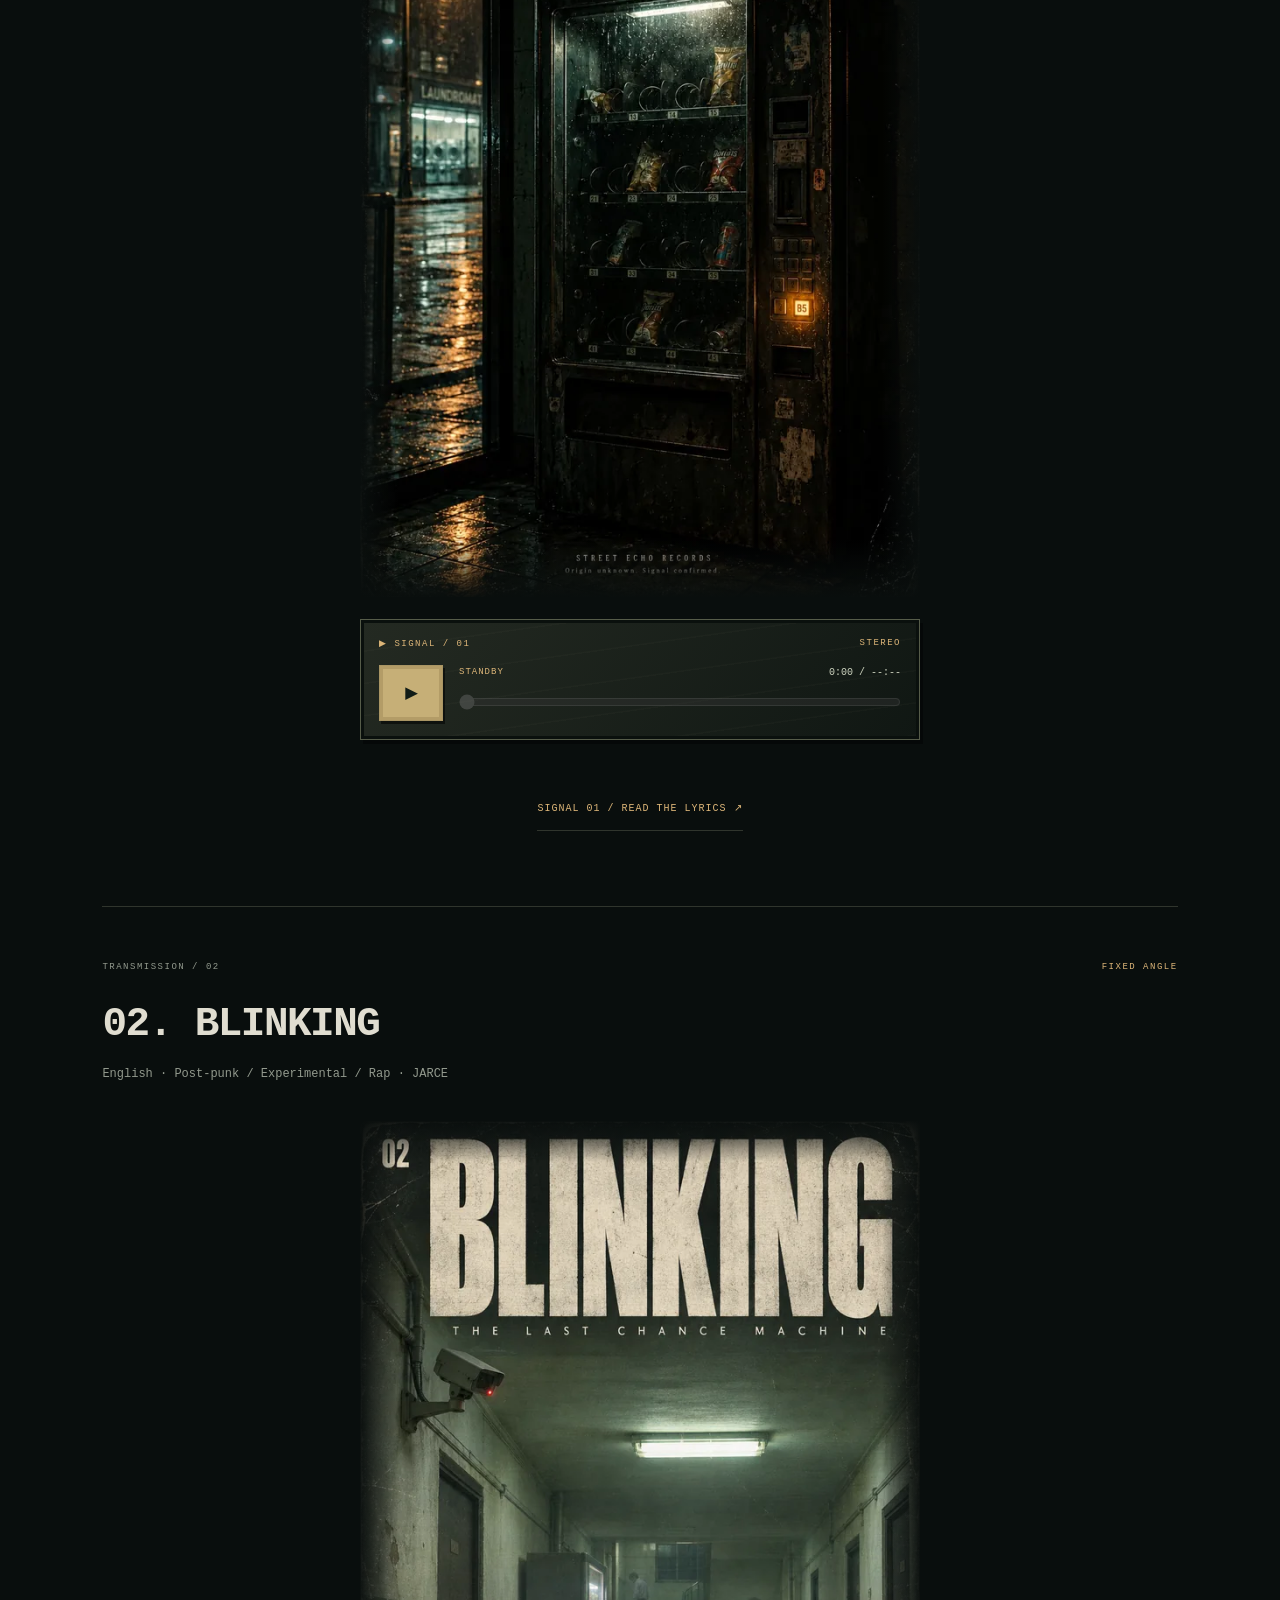
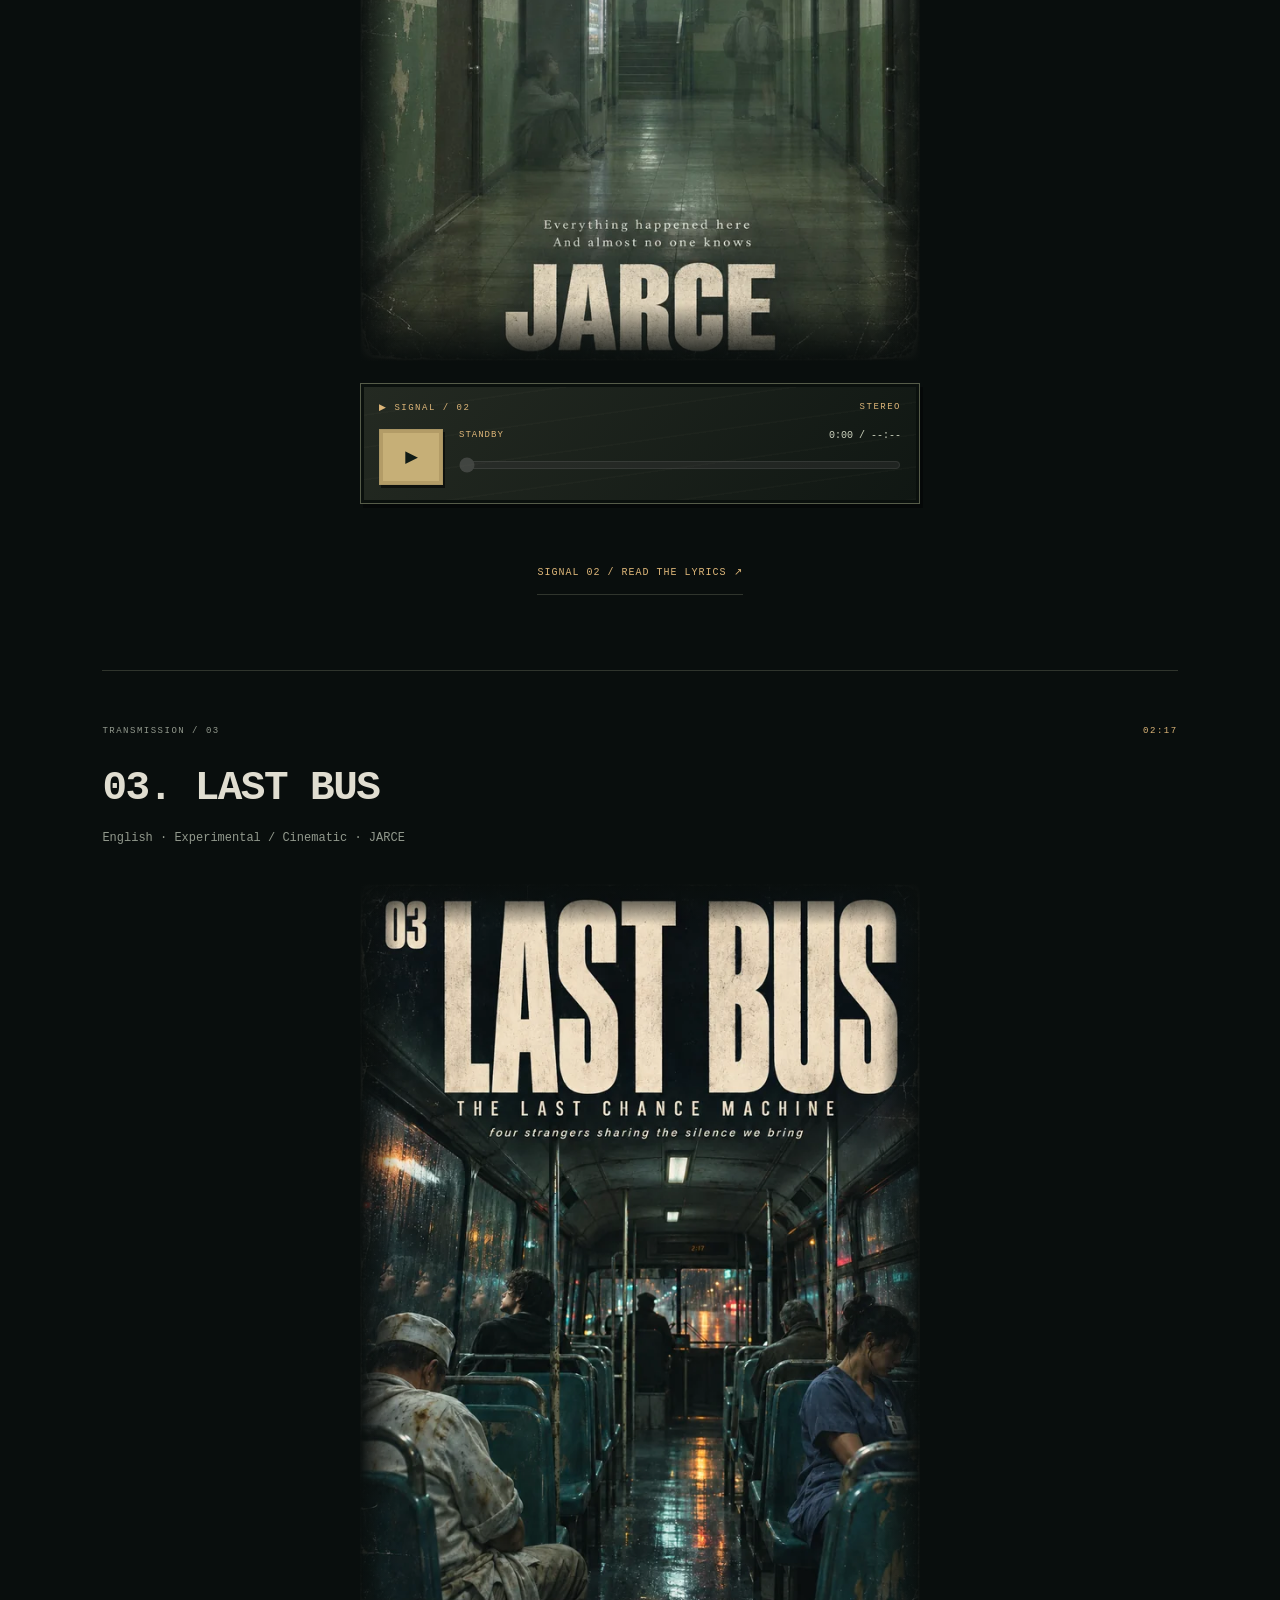
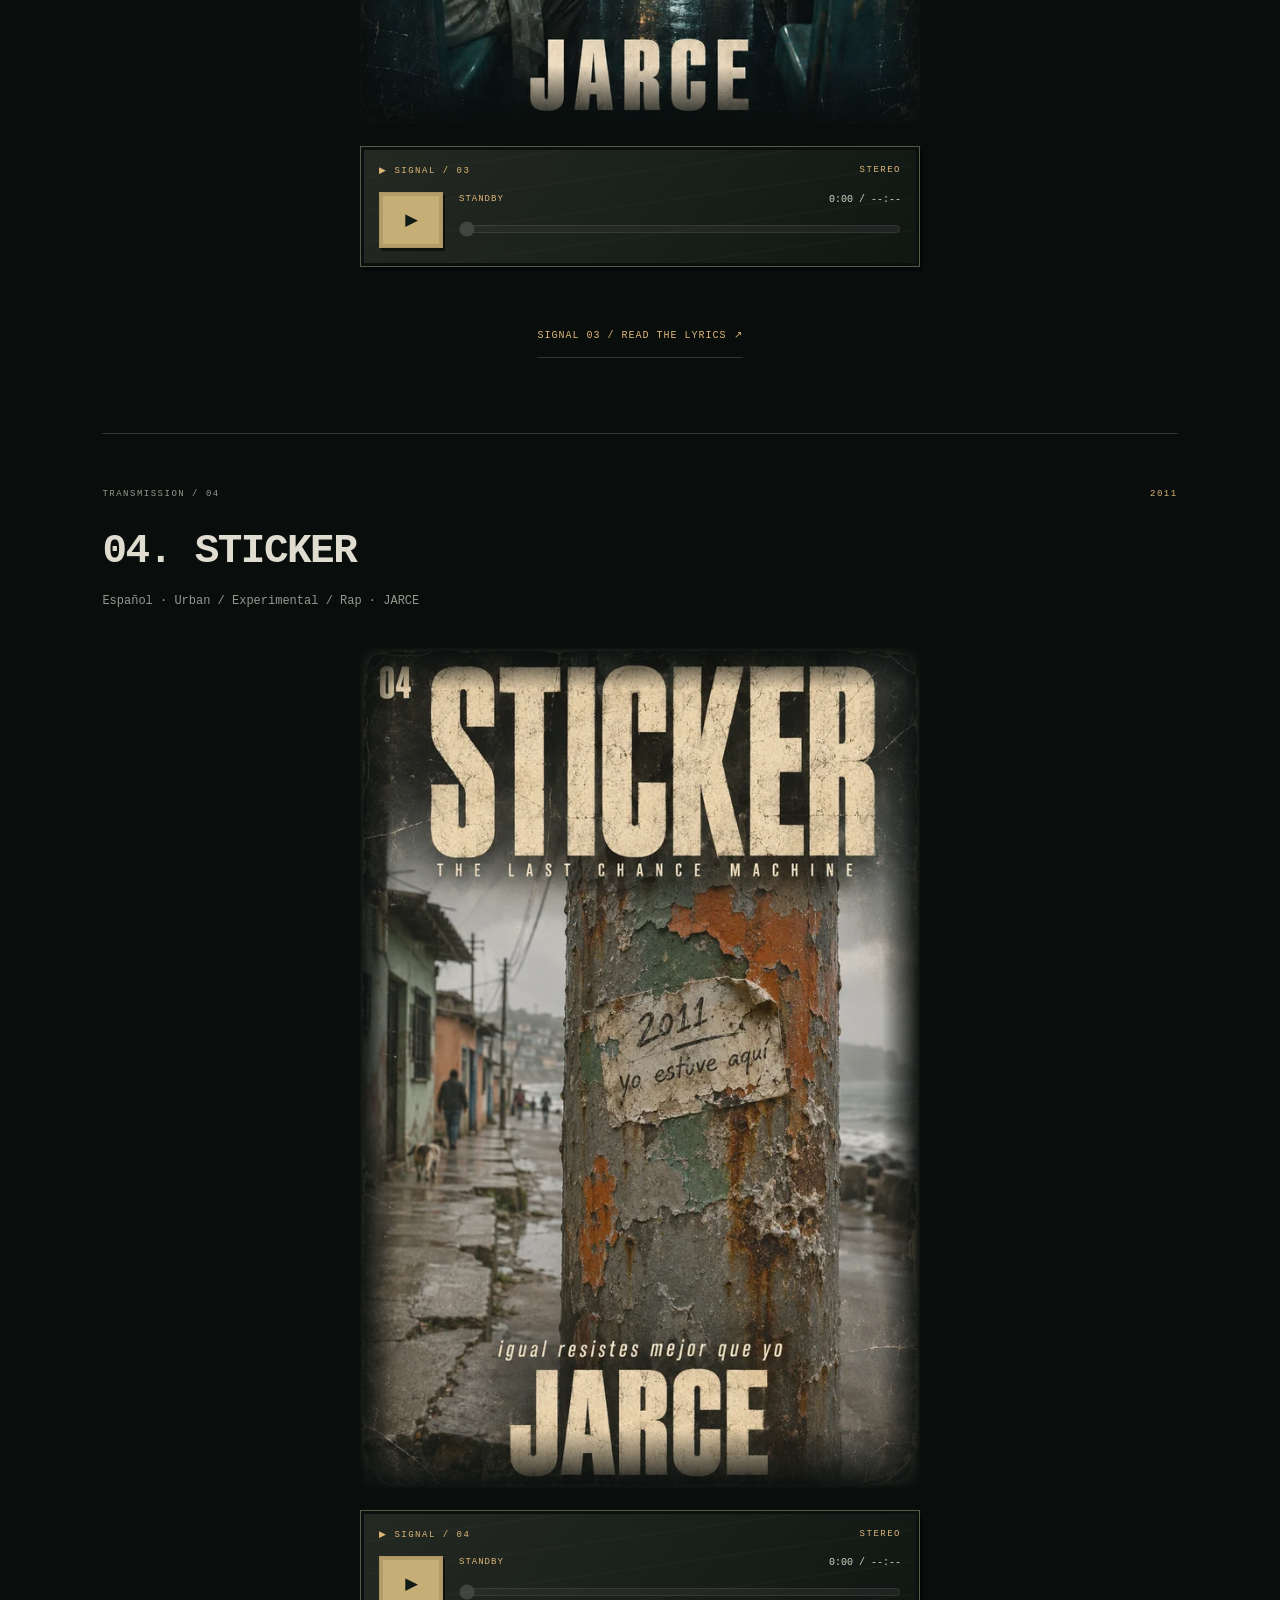
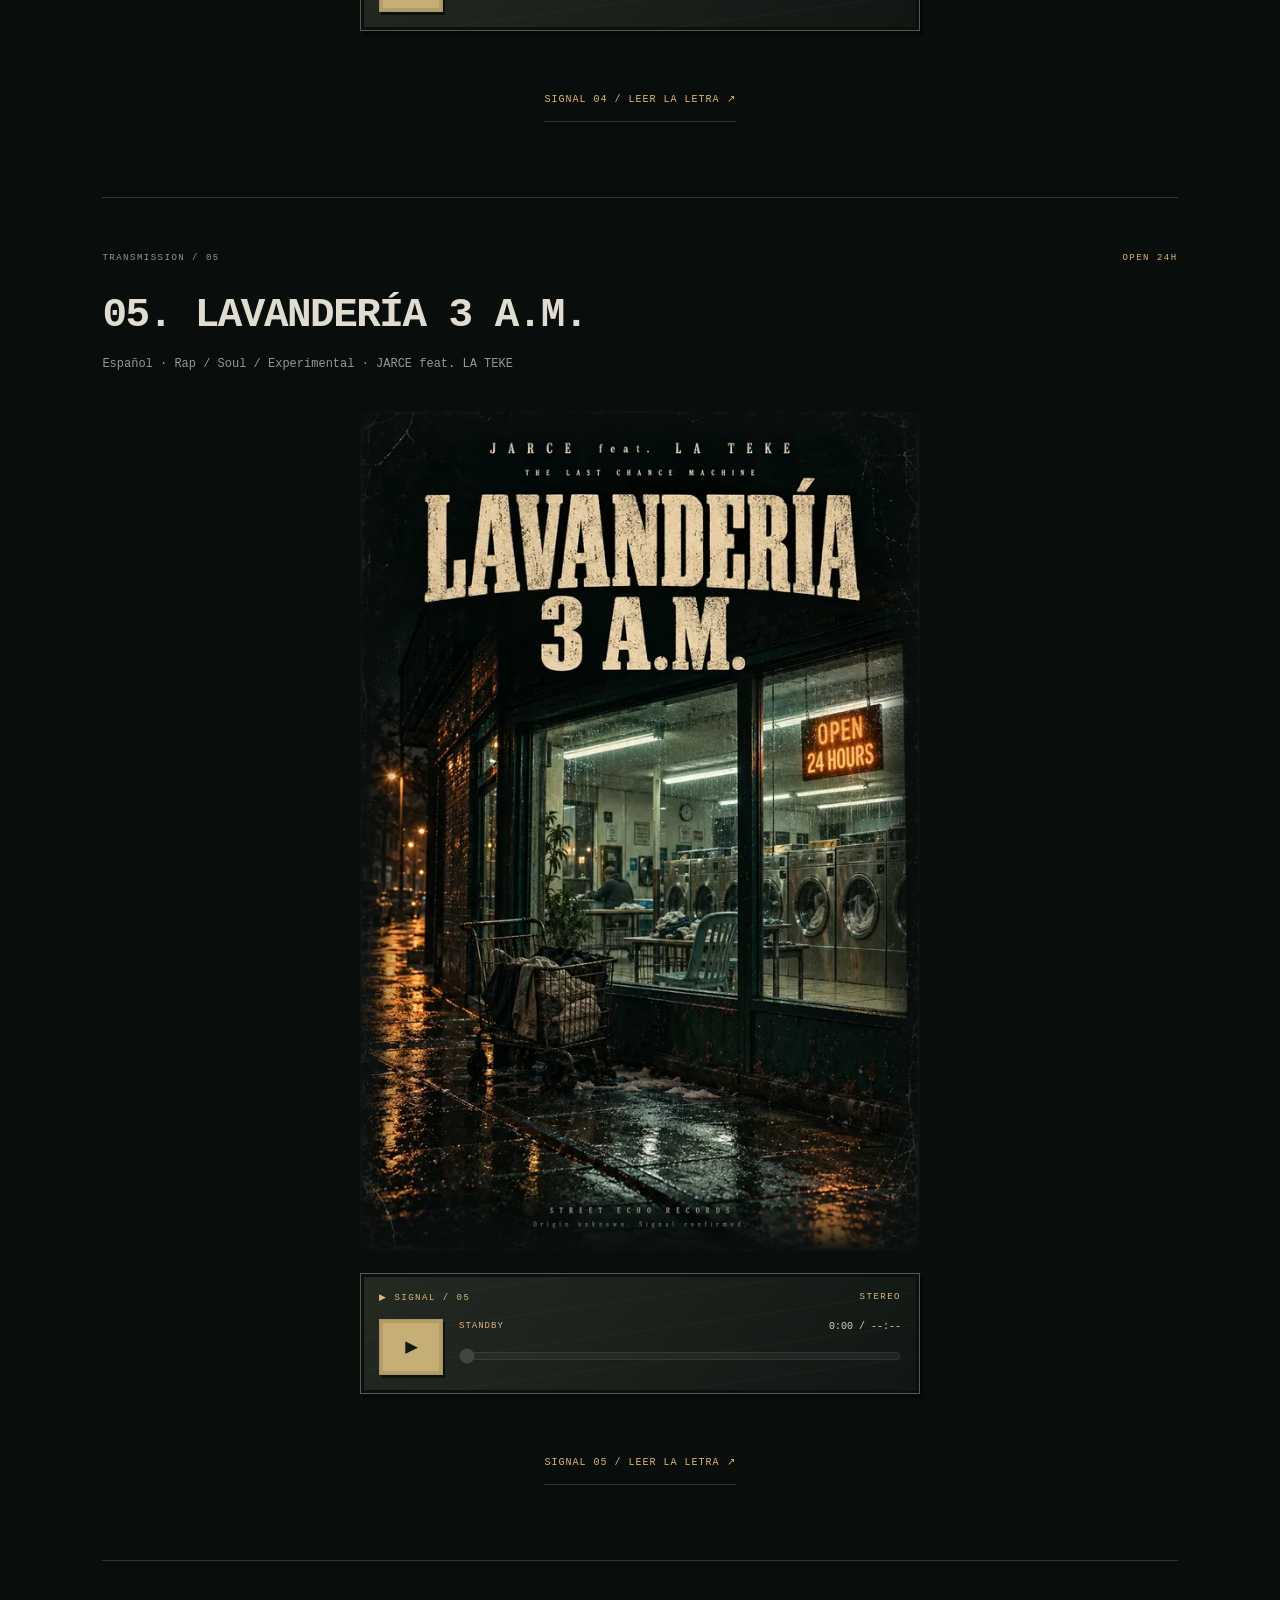
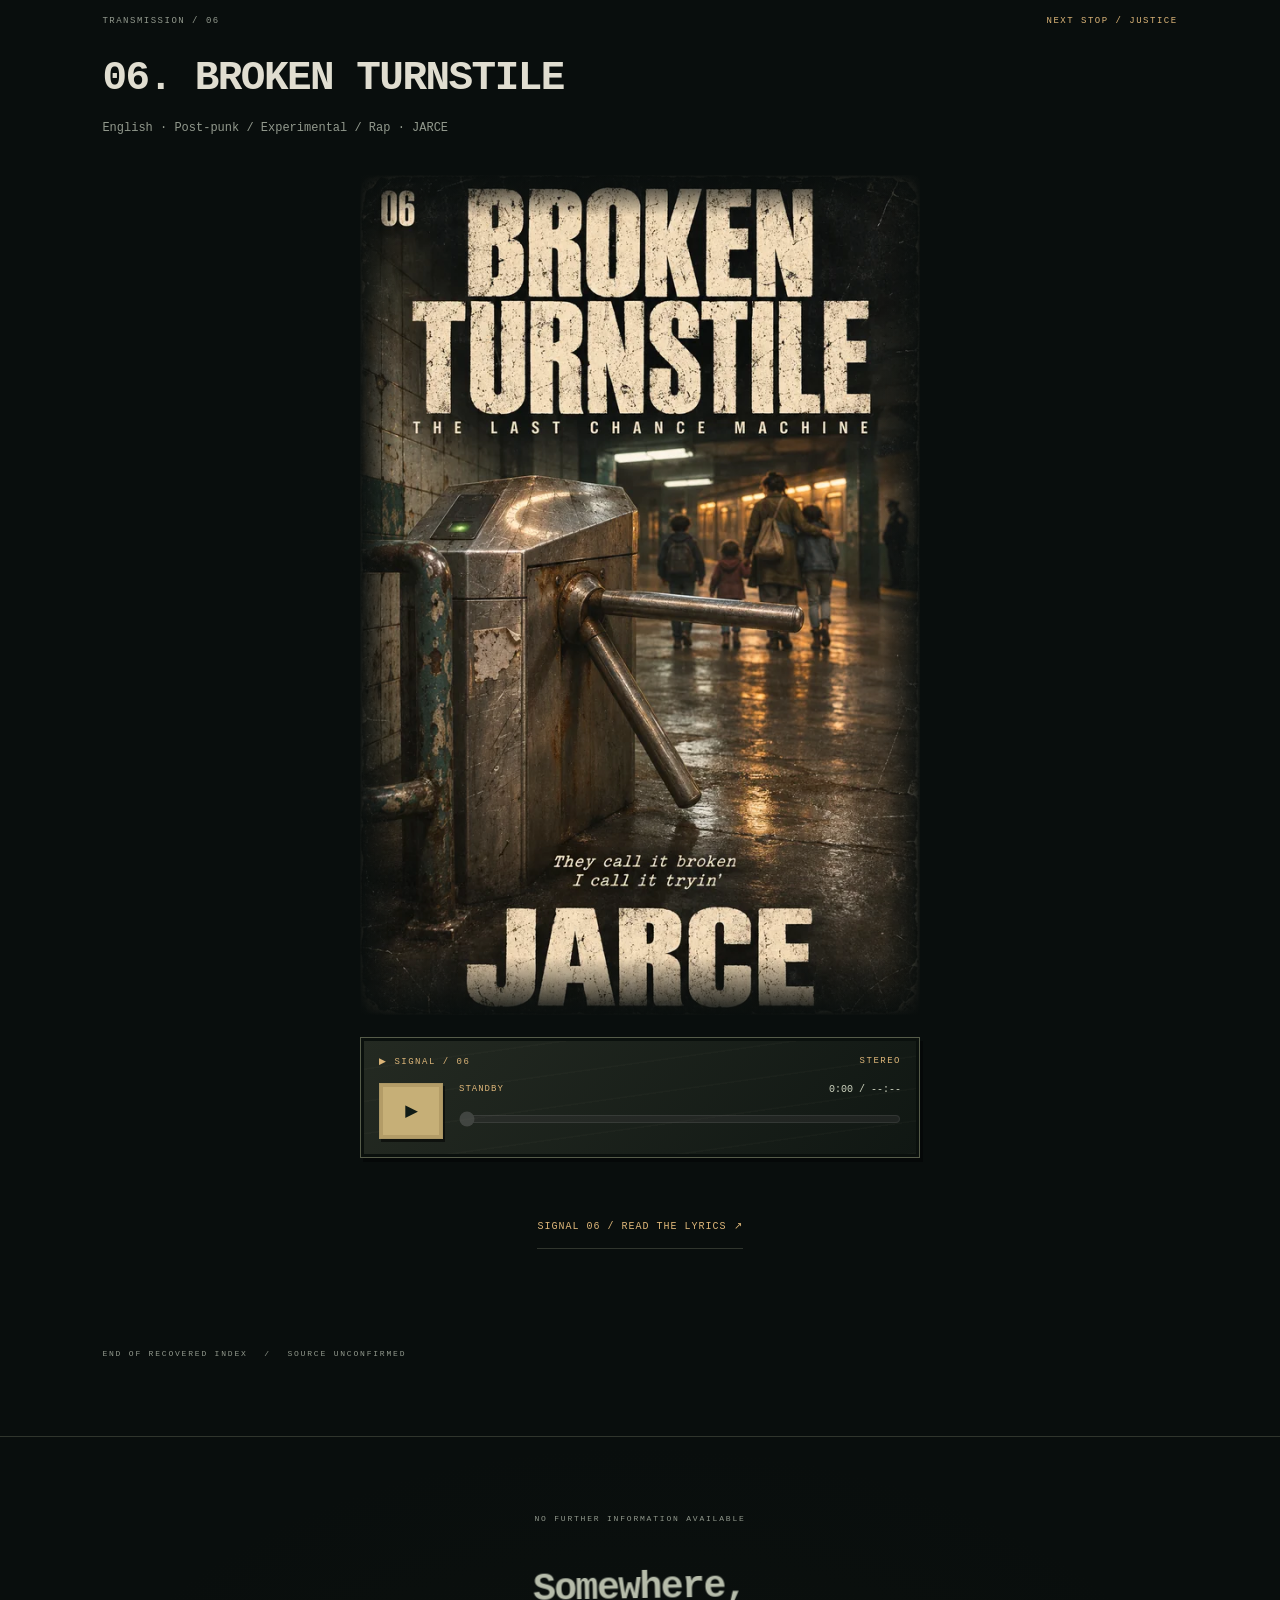
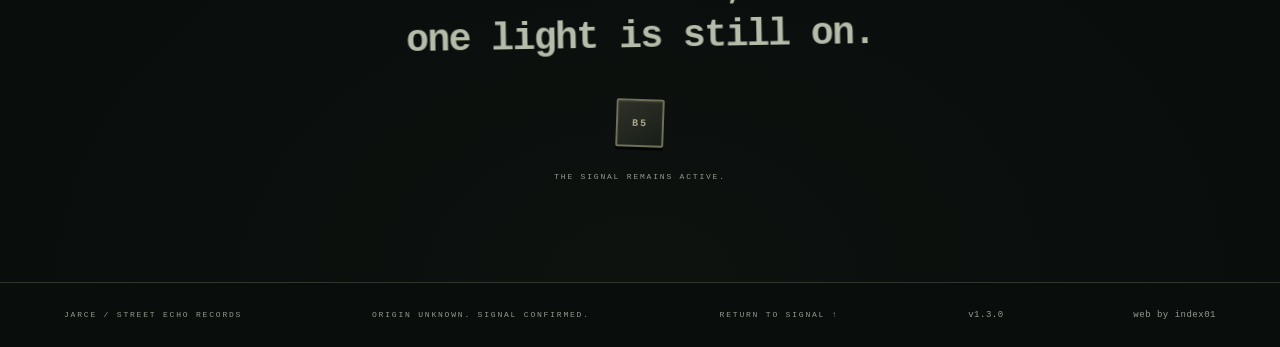
==== commit f6e8ef13: "v1.3.0: per-page social cards, complete SEO, poster viewer, album playback - Own 1200x630 Open Graph" ====
--- a/index.html
+++ b/index.html
@@ -2,29 +2,31 @@
 <html lang="en">
 <head>
 <meta charset="utf-8"><meta name="viewport" content="width=device-width, initial-scale=1">
-<meta name="theme-color" content="#0b0e0c"><meta name="description" content="JARCE — THE LAST CHANCE MACHINE. Street Echo Records. Origin unknown. Signal confirmed.">
-<title>JARCE / Signal confirmed.</title><link rel="preload" as="image" href="assets/jarce-night-signal.webp" type="image/webp" fetchpriority="high"><link rel="stylesheet" href="style.css?v=1.2.1"><script src="signal.js?v=1.2.1" defer></script>
+<meta name="theme-color" content="#090e0d"><meta name="description" content="Listen to THE LAST CHANCE MACHINE by JARCE: six late-night transmissions in English and Spanish, with original posters and lyrics. Origin unknown.">
+<title>JARCE / Signal confirmed.</title><link rel="preload" as="image" href="/assets/jarce-night-signal.webp" type="image/webp" fetchpriority="high"><link rel="stylesheet" href="/style.css?v=1.3.0"><script src="/signal.js?v=1.3.0" defer></script>
 
 <link rel="canonical" href="https://jarce.online/">
 <meta property="og:type" content="website">
 <meta property="og:site_name" content="JARCE">
-<meta property="og:title" content="JARCE — THE LAST CHANCE MACHINE">
-<meta property="og:description" content="Origin unknown. Signal confirmed. Transmissions after midnight. Street Echo Records.">
+<meta property="og:locale" content="en_US">
+<meta property="og:title" content="JARCE / Signal confirmed.">
+<meta property="og:description" content="Listen to THE LAST CHANCE MACHINE by JARCE: six late-night transmissions in English and Spanish, with original posters and lyrics. Origin unknown.">
 <meta property="og:url" content="https://jarce.online/">
-<meta property="og:image" content="https://jarce.online/assets/jarce-night-signal.jpg">
-<meta property="og:image:secure_url" content="https://jarce.online/assets/jarce-night-signal.jpg">
+<meta property="og:image" content="https://jarce.online/assets/og/home.jpg">
+<meta property="og:image:secure_url" content="https://jarce.online/assets/og/home.jpg">
 <meta property="og:image:type" content="image/jpeg">
-<meta property="og:image:width" content="1672">
-<meta property="og:image:height" content="941">
-<meta property="og:image:alt" content="A rain-soaked street after midnight: a glowing laundromat, the last bus and a vending machine with B5 illuminated.">
+<meta property="og:image:width" content="1200">
+<meta property="og:image:height" content="630">
+<meta property="og:image:alt" content="JARCE: Origin unknown. Signal confirmed. A rain-soaked street after midnight with a vending machine and B5 lit.">
 <meta name="twitter:card" content="summary_large_image">
-<meta name="twitter:title" content="JARCE — THE LAST CHANCE MACHINE">
-<meta name="twitter:description" content="Origin unknown. Signal confirmed. Transmissions after midnight. Street Echo Records.">
-<meta name="twitter:image" content="https://jarce.online/assets/jarce-night-signal.jpg">
-<meta name="twitter:image:alt" content="The JARCE night scene: laundromat, last bus and the illuminated B5 button.">
-<link rel="manifest" href="/manifest.webmanifest"><link rel="apple-touch-icon" href="/assets/icons/icon-180.png"><meta name="apple-mobile-web-app-capable" content="yes"><meta name="mobile-web-app-capable" content="yes"><meta name="apple-mobile-web-app-title" content="JARCE"><meta name="apple-mobile-web-app-status-bar-style" content="black"><script src="/pwa.js?v=1.2.1" defer></script><link rel="icon" type="image/x-icon" href="/favicon.ico?v=b5"><link rel="icon" type="image/png" sizes="192x192" href="/assets/icons/icon-192.png"></head>
+<meta name="twitter:title" content="JARCE / Signal confirmed.">
+<meta name="twitter:description" content="Listen to THE LAST CHANCE MACHINE by JARCE: six late-night transmissions in English and Spanish, with original posters and lyrics. Origin unknown.">
+<meta name="twitter:image" content="https://jarce.online/assets/og/home.jpg">
+<meta name="twitter:image:alt" content="JARCE: Origin unknown. Signal confirmed. A rain-soaked street after midnight with a vending machine and B5 lit.">
+<script type="application/ld+json">{"@context":"https://schema.org","@graph":[{"@type":"WebSite","@id":"https://jarce.online/#website","name":"JARCE","url":"https://jarce.online/","inLanguage":["en","es"]},{"@type":"MusicGroup","@id":"https://jarce.online/#jarce","name":"JARCE","url":"https://jarce.online/","description":"Music project with no confirmed public identity."},{"@type":"MusicAlbum","@id":"https://jarce.online/the-last-chance-machine/#album","name":"THE LAST CHANCE MACHINE","url":"https://jarce.online/the-last-chance-machine/","byArtist":{"@id":"https://jarce.online/#jarce"},"image":"https://jarce.online/assets/album-cover.jpg","numTracks":6,"albumProductionType":"https://schema.org/StudioAlbum","track":[{"@id":"https://jarce.online/transmissions/01-lonely-vending-machine/#recording"},{"@id":"https://jarce.online/transmissions/02-blinking/#recording"},{"@id":"https://jarce.online/transmissions/03-last-bus/#recording"},{"@id":"https://jarce.online/transmissions/04-sticker/#recording"},{"@id":"https://jarce.online/transmissions/05-lavanderia-3am/#recording"},{"@id":"https://jarce.online/transmissions/06-broken-turnstile/#recording"}]}]}</script>
+<link rel="manifest" href="/manifest.webmanifest"><link rel="apple-touch-icon" href="/assets/icons/icon-180.png"><meta name="apple-mobile-web-app-capable" content="yes"><meta name="mobile-web-app-capable" content="yes"><meta name="apple-mobile-web-app-title" content="JARCE"><meta name="apple-mobile-web-app-status-bar-style" content="black"><script src="/pwa.js?v=1.3.0" defer></script><link rel="icon" type="image/x-icon" href="/favicon.ico?v=b5"><link rel="icon" type="image/png" sizes="192x192" href="/assets/icons/icon-192.png"></head>
 <body>
-<svg class="ink-filter" aria-hidden="true" xmlns="http://www.w3.org/2000/svg"><defs><filter id="worn-ink" x="-3%" y="-5%" width="106%" height="110%"><feTurbulence type="fractalNoise" baseFrequency=".55" numOctaves="3" seed="17" result="grain"/><feColorMatrix in="grain" type="luminanceToAlpha"/><feComponentTransfer><feFuncA type="discrete" tableValues="0 0 0 0 0 0 0 0 0 1"/></feComponentTransfer><feComposite in="SourceGraphic" operator="out"/></filter></defs></svg>
+<svg class="ink-filter" aria-hidden="true" xmlns="http://www.w3.org/2000/svg"><defs><filter id="worn-ink" x="-3%" y="-5%" width="106%" height="110%"><feTurbulence type="fractalNoise" baseFrequency=".55" numOctaves="3" seed="17" result="grain"/><feColorMatrix in="grain" type="luminanceToAlpha"/><feComponentTransfer result="holes"><feFuncA type="discrete" tableValues="0 0 0 0 0 0 0 0 0 1"/></feComponentTransfer><feComposite in="SourceGraphic" in2="holes" operator="out"/></filter></defs></svg>
 <a class="skip" href="#transmissions">Skip to transmissions</a>
 <header><a class="label" href="#">STREET ECHO<br>RECORDS<span class="frequency">UNIDENTIFIED FREQUENCY</span></a><span class="status"><i></i> SIGNAL CONFIRMED</span><a href="#transmissions" class="archive-link">TRANSMISSION INDEX ↘</a></header>
 <main>
@@ -38,17 +40,16 @@
 <div class="poster-logs"><article class="transmission" id="01_lonely_vending_machine" aria-labelledby="track-01">
 <div class="transmission-meta"><span>TRANSMISSION / 01</span><span>B5</span></div>
 <div class="song-heading"><h3 class="track" id="track-01">01. LONELY VENDING MACHINE</h3><p>English · Rock Experimental / Post-punk / Cinematic · JARCE</p></div>
-<div class="song-layout song-layout--solo"><div class="song-art"><a class="poster-link" href="assets/01_lonely_vending_machine-v2.jpg" aria-label="View full poster: Lonely Vending Machine"><img src="assets/01_lonely_vending_machine-v2.webp" srcset="assets/01_lonely_vending_machine-v2-640.webp 640w, assets/01_lonely_vending_machine-v2.webp 1024w" sizes="(max-width: 700px) 88vw, 560px" width="1024" height="1536" loading="lazy" decoding="async" alt="Lonely Vending Machine by JARCE: a weathered vending machine with B5 glowing amber beside a rain-soaked street, beneath distressed cream lettering."></a><div class="signal-player" data-title="Lonely Vending Machine"><div class="deck-label"><span>▶ SIGNAL / 01</span><span>STEREO</span></div><audio controls preload="none" aria-label="Lonely Vending Machine" src="assets/music/01_lonely_vending_machine.mp3">Your browser does not support audio. <a href="assets/music/01_lonely_vending_machine.mp3">Listen to Lonely Vending Machine</a>.</audio></div></div></div><a class="record-link" href="/transmissions/01-lonely-vending-machine/">SIGNAL 01 / READ THE LYRICS ↗</a></article>
+<div class="song-layout song-layout--solo"><div class="song-art"><a class="poster-link" href="/assets/01_lonely_vending_machine-v2.webp" aria-label="View full poster: Lonely Vending Machine"><img src="/assets/01_lonely_vending_machine-v2.webp" srcset="/assets/01_lonely_vending_machine-v2-640.webp 640w, /assets/01_lonely_vending_machine-v2.webp 1024w" sizes="(max-width: 700px) 88vw, 560px" width="1024" height="1536" loading="lazy" decoding="async" alt="Lonely Vending Machine by JARCE: a weathered vending machine with B5 glowing amber beside a rain-soaked street, beneath distressed cream lettering."></a><div class="signal-player" data-title="Lonely Vending Machine"><div class="deck-label"><span>▶ SIGNAL / 01</span><span>STEREO</span></div><audio controls preload="none" aria-label="Lonely Vending Machine" src="/assets/music/01_lonely_vending_machine.mp3">Your browser does not support audio. <a href="/assets/music/01_lonely_vending_machine.mp3">Listen to Lonely Vending Machine</a>.</audio></div></div></div><a class="record-link" href="/transmissions/01-lonely-vending-machine/">SIGNAL 01 / READ THE LYRICS ↗</a></article>
 <article class="transmission" id="02_blinking" aria-labelledby="track-02"><div class="transmission-meta"><span>TRANSMISSION / 02</span><span>FIXED ANGLE</span></div><div class="song-heading"><h3 class="track" id="track-02">02. BLINKING</h3><p>English · Post-punk / Experimental / Rap · JARCE</p></div><div class="song-layout song-layout--solo"><div class="song-art"><a class="poster-link" href="/assets/02_blinking.webp" aria-label="View full poster: Blinking"><img src="/assets/02_blinking.webp" srcset="/assets/02_blinking-640.webp 640w, /assets/02_blinking.webp 1024w" sizes="(max-width: 700px) 88vw, 560px" width="1024" height="1536" loading="lazy" decoding="async" alt="A hallway security camera with a tiny red light watches translucent memories in a worn green corridor."></a><div class="signal-player" data-title="Blinking"><div class="deck-label"><span>▶ SIGNAL / 02</span><span>STEREO</span></div><audio controls preload="none" aria-label="Blinking" src="/assets/music/02_blinking.mp3">Your browser does not support audio. <a href="/assets/music/02_blinking.mp3">Listen to Blinking</a>.</audio></div></div></div><a class="record-link" href="/transmissions/02-blinking/">SIGNAL 02 / READ THE LYRICS ↗</a></article>
 <article class="transmission" id="03_last_bus" aria-labelledby="track-03"><div class="transmission-meta"><span>TRANSMISSION / 03</span><span>02:17</span></div><div class="song-heading"><h3 class="track" id="track-03">03. LAST BUS</h3><p>English · Experimental / Cinematic · JARCE</p></div><div class="song-layout song-layout--solo"><div class="song-art"><a class="poster-link" href="/assets/03_last_bus.webp" aria-label="View full poster: Last Bus"><img src="/assets/03_last_bus.webp" srcset="/assets/03_last_bus-640.webp 640w, /assets/03_last_bus.webp 1024w" sizes="(max-width: 700px) 88vw, 560px" width="1024" height="1536" loading="lazy" decoding="async" alt="Four tired passengers on a rain-soaked night bus, with recessed ceiling lights and a discreet 2:17 clock."></a><div class="signal-player" data-title="Last Bus"><div class="deck-label"><span>▶ SIGNAL / 03</span><span>STEREO</span></div><audio controls preload="none" aria-label="Last Bus" src="/assets/music/03_last_bus.mp3">Your browser does not support audio. <a href="/assets/music/03_last_bus.mp3">Listen to Last Bus</a>.</audio></div></div></div><a class="record-link" href="/transmissions/03-last-bus/">SIGNAL 03 / READ THE LYRICS ↗</a></article>
 <article class="transmission" id="04_sticker" aria-labelledby="track-04"><div class="transmission-meta"><span>TRANSMISSION / 04</span><span>2011</span></div><div class="song-heading"><h3 class="track" id="track-04">04. STICKER</h3><p>Español · Urban / Experimental / Rap · JARCE</p></div><div class="song-layout song-layout--solo"><div class="song-art"><a class="poster-link" href="/assets/04_sticker.webp" aria-label="View full poster: Sticker"><img src="/assets/04_sticker.webp" srcset="/assets/04_sticker-640.webp 640w, /assets/04_sticker.webp 1024w" sizes="(max-width: 700px) 88vw, 560px" width="1024" height="1536" loading="lazy" decoding="async" alt="A weathered sticker marked 2011 and yo estuve aquí survives on a rusty coastal street pole."></a><div class="signal-player" data-title="Sticker"><div class="deck-label"><span>▶ SIGNAL / 04</span><span>STEREO</span></div><audio controls preload="none" aria-label="Sticker" src="/assets/music/04_sticker.mp3">Your browser does not support audio. <a href="/assets/music/04_sticker.mp3">Listen to Sticker</a>.</audio></div></div></div><a class="record-link" href="/transmissions/04-sticker/">SIGNAL 04 / LEER LA LETRA ↗</a></article>
 <article class="transmission" id="05_lavanderia_3am" aria-labelledby="track-05">
 <div class="transmission-meta"><span>TRANSMISSION / 05</span><span>OPEN 24H</span></div>
 <div class="song-heading"><h3 class="track" id="track-05">05. LAVANDERÍA 3 A.M.</h3><p>Español · Rap / Soul / Experimental · JARCE feat. LA TEKE</p></div>
-<div class="song-layout song-layout--solo"><div class="song-art"><a class="poster-link" href="assets/05_lavanderia_3am-v2.jpg" aria-label="View full poster: Lavandería 3 A.M."><img src="assets/05_lavanderia_3am-v2.webp" srcset="assets/05_lavanderia_3am-v2-640.webp 640w, assets/05_lavanderia_3am-v2.webp 1024w" sizes="(max-width: 700px) 88vw, 560px" width="1024" height="1536" loading="lazy" decoding="async" alt="Lavandería 3 A.M. by JARCE feat. LA TEKE: a rain-soaked laundromat in petrol green and amber light, a laundry trolley and distressed cream lettering."></a><div class="signal-player" data-title="Lavandería 3 A.M."><div class="deck-label"><span>▶ SIGNAL / 05</span><span>STEREO</span></div><audio controls preload="none" aria-label="Lavandería 3 A.M." src="assets/music/05_lavanderia_3am.mp3">Your browser does not support audio. <a href="assets/music/05_lavanderia_3am.mp3">Listen to Lavandería 3 A.M.</a>.</audio></div></div></div><a class="record-link" href="/transmissions/05-lavanderia-3am/">SIGNAL 05 / LEER LA LETRA ↗</a></article>
+<div class="song-layout song-layout--solo"><div class="song-art"><a class="poster-link" href="/assets/05_lavanderia_3am-v2.webp" aria-label="View full poster: Lavandería 3 A.M."><img src="/assets/05_lavanderia_3am-v2.webp" srcset="/assets/05_lavanderia_3am-v2-640.webp 640w, /assets/05_lavanderia_3am-v2.webp 1024w" sizes="(max-width: 700px) 88vw, 560px" width="1024" height="1536" loading="lazy" decoding="async" alt="Lavandería 3 A.M. by JARCE feat. LA TEKE: a rain-soaked laundromat in petrol green and amber light, a laundry trolley and distressed cream lettering."></a><div class="signal-player" data-title="Lavandería 3 A.M." data-artist="JARCE feat. LA TEKE"><div class="deck-label"><span>▶ SIGNAL / 05</span><span>STEREO</span></div><audio controls preload="none" aria-label="Lavandería 3 A.M." src="/assets/music/05_lavanderia_3am.mp3">Your browser does not support audio. <a href="/assets/music/05_lavanderia_3am.mp3">Listen to Lavandería 3 A.M.</a>.</audio></div></div></div><a class="record-link" href="/transmissions/05-lavanderia-3am/">SIGNAL 05 / LEER LA LETRA ↗</a></article>
 <article class="transmission" id="06_broken_turnstile" aria-labelledby="track-06"><div class="transmission-meta"><span>TRANSMISSION / 06</span><span>NEXT STOP / JUSTICE</span></div><div class="song-heading"><h3 class="track" id="track-06">06. BROKEN TURNSTILE</h3><p>English · Post-punk / Experimental / Rap · JARCE</p></div><div class="song-layout song-layout--solo"><div class="song-art"><a class="poster-link" href="/assets/06_broken_turnstile.webp" aria-label="View full poster: Broken Turnstile"><img src="/assets/06_broken_turnstile.webp" srcset="/assets/06_broken_turnstile-640.webp 640w, /assets/06_broken_turnstile.webp 1024w" sizes="(max-width: 700px) 88vw, 560px" width="1024" height="1536" loading="lazy" decoding="async" alt="A battered subway turnstile beside a mother and three children walking toward a warmly lit platform."></a><div class="signal-player" data-title="Broken Turnstile"><div class="deck-label"><span>▶ SIGNAL / 06</span><span>STEREO</span></div><audio controls preload="none" aria-label="Broken Turnstile" src="/assets/music/06_broken_turnstile.mp3">Your browser does not support audio. <a href="/assets/music/06_broken_turnstile.mp3">Listen to Broken Turnstile</a>.</audio></div></div></div><a class="record-link" href="/transmissions/06-broken-turnstile/">SIGNAL 06 / READ THE LYRICS ↗</a></article></div><p class="archive-note">END OF RECOVERED INDEX <span> / </span> SOURCE UNCONFIRMED</p></section>
 <section class="residue" aria-label="Residual signal"><span class="eyebrow">NO FURTHER INFORMATION AVAILABLE</span><p>Somewhere,<br>one light is still on.</p><button id="b5" aria-pressed="false" aria-label="B5 illumination" aria-controls="response">B5</button><p id="response" role="status">THE SIGNAL REMAINS ACTIVE.</p></section>
-</main><footer><span>JARCE / STREET ECHO RECORDS</span><span>ORIGIN UNKNOWN. SIGNAL CONFIRMED.</span><a href="#">RETURN TO SIGNAL ↑</a><span class="site-version" style="font-size:9px;letter-spacing:.5px;white-space:nowrap">v1.2.1</span><a class="web-credit" href="https://index01.net" style="font-size:9px;letter-spacing:.5px;white-space:nowrap">web by index01</a><button id="install-app" type="button" hidden style="font:inherit;color:var(--amber);background:transparent;border:1px solid var(--line);padding:8px;cursor:pointer">INSTALL JARCE ↓</button></footer>
+</main><footer><span>JARCE / STREET ECHO RECORDS</span><span>ORIGIN UNKNOWN. SIGNAL CONFIRMED.</span><a href="#">RETURN TO SIGNAL ↑</a><span class="site-version" style="font-size:9px;letter-spacing:.5px;white-space:nowrap">v1.3.0</span><a class="web-credit" href="https://index01.net" style="font-size:9px;letter-spacing:.5px;white-space:nowrap">web by index01</a><button id="install-app" type="button" hidden style="font:inherit;color:var(--amber);background:transparent;border:1px solid var(--line);padding:8px;cursor:pointer">INSTALL JARCE ↓</button></footer>
 </body></html>
 
-
--- a/style.css
+++ b/style.css
@@ -59,7 +59,7 @@
 .song-text{min-width:0}
 .lyrics>.eyebrow,.song-fragment>.eyebrow:first-child{margin:0 0 30px}
 .stanza{margin:0 0 35px}
-.stanza h4{font:10px 'Courier New',monospace;letter-spacing:1.5px;color:var(--amber);font-weight:400;margin:0 0 13px}
+.stanza h2{font:10px 'Courier New',monospace;letter-spacing:1.5px;color:var(--amber);font-weight:400;margin:0 0 13px;filter:none;transform:none;text-transform:none}
 .stanza p,.song-fragment>p:not(.eyebrow){font:15px/1.9 'Courier New',monospace;color:#c3c8b9;margin:0;overflow-wrap:anywhere}
 .song-fragment>p:not(.eyebrow){margin-bottom:30px}
 @media(max-width:700px){.song-layout{grid-template-columns:1fr;gap:30px}.song-heading{margin:25px 0}.song-heading .track{font-size:29px}.song-heading>p{font-size:11px}.transmission,.transmission:nth-child(2){padding-bottom:40px}.transmission+.transmission{padding-top:40px}.stanza p{font-size:14px}.song-text{padding-top:8px}}
@@ -110,3 +110,12 @@
 .residue #b5.active{background:radial-gradient(ellipse at 50% 40%,#ffe7a1,#f5b943 65%,#d68326);color:#30200b;border-color:#ffd986;box-shadow:inset 0 0 10px #fff0b8,0 0 16px #f7b33b99,0 0 42px #ef9e3255,0 3px 0 #4a3012}
 @media(prefers-reduced-motion:reduce){.residue #b5{transition:none}}/* Home: poster and player only; full lyrics live on each song page. */
 .song-layout--solo{grid-template-columns:minmax(0,560px);justify-content:center}.song-layout--solo+.record-link{display:table;margin:18px auto 0}
+/* Full poster viewer: an in-page layer with a visible way out (installed app has no back button). */
+.poster-viewer{width:100vw;height:100vh;max-width:none;max-height:none;margin:0;padding:56px 16px 16px;border:0;background:#050807f2;color:var(--text);box-sizing:border-box}
+.poster-viewer[open]{display:grid;place-items:center}
+.poster-viewer::backdrop{background:#050807cc}
+.poster-viewer img{max-width:100%;max-height:calc(100vh - 80px);width:auto;height:auto;object-fit:contain;cursor:zoom-out}
+.poster-close{position:fixed;top:12px;right:12px;min-width:48px;min-height:48px;padding:0 16px;font:700 11px/1 'Courier New',monospace;letter-spacing:1.5px;color:var(--amber);background:#0b0e0c;border:1px solid var(--line);cursor:pointer}
+.poster-close:hover,.poster-close:focus-visible{border-color:var(--amber)}
+.poster-close:focus-visible{outline:2px solid var(--amber);outline-offset:3px}
+.poster-link{cursor:zoom-in}
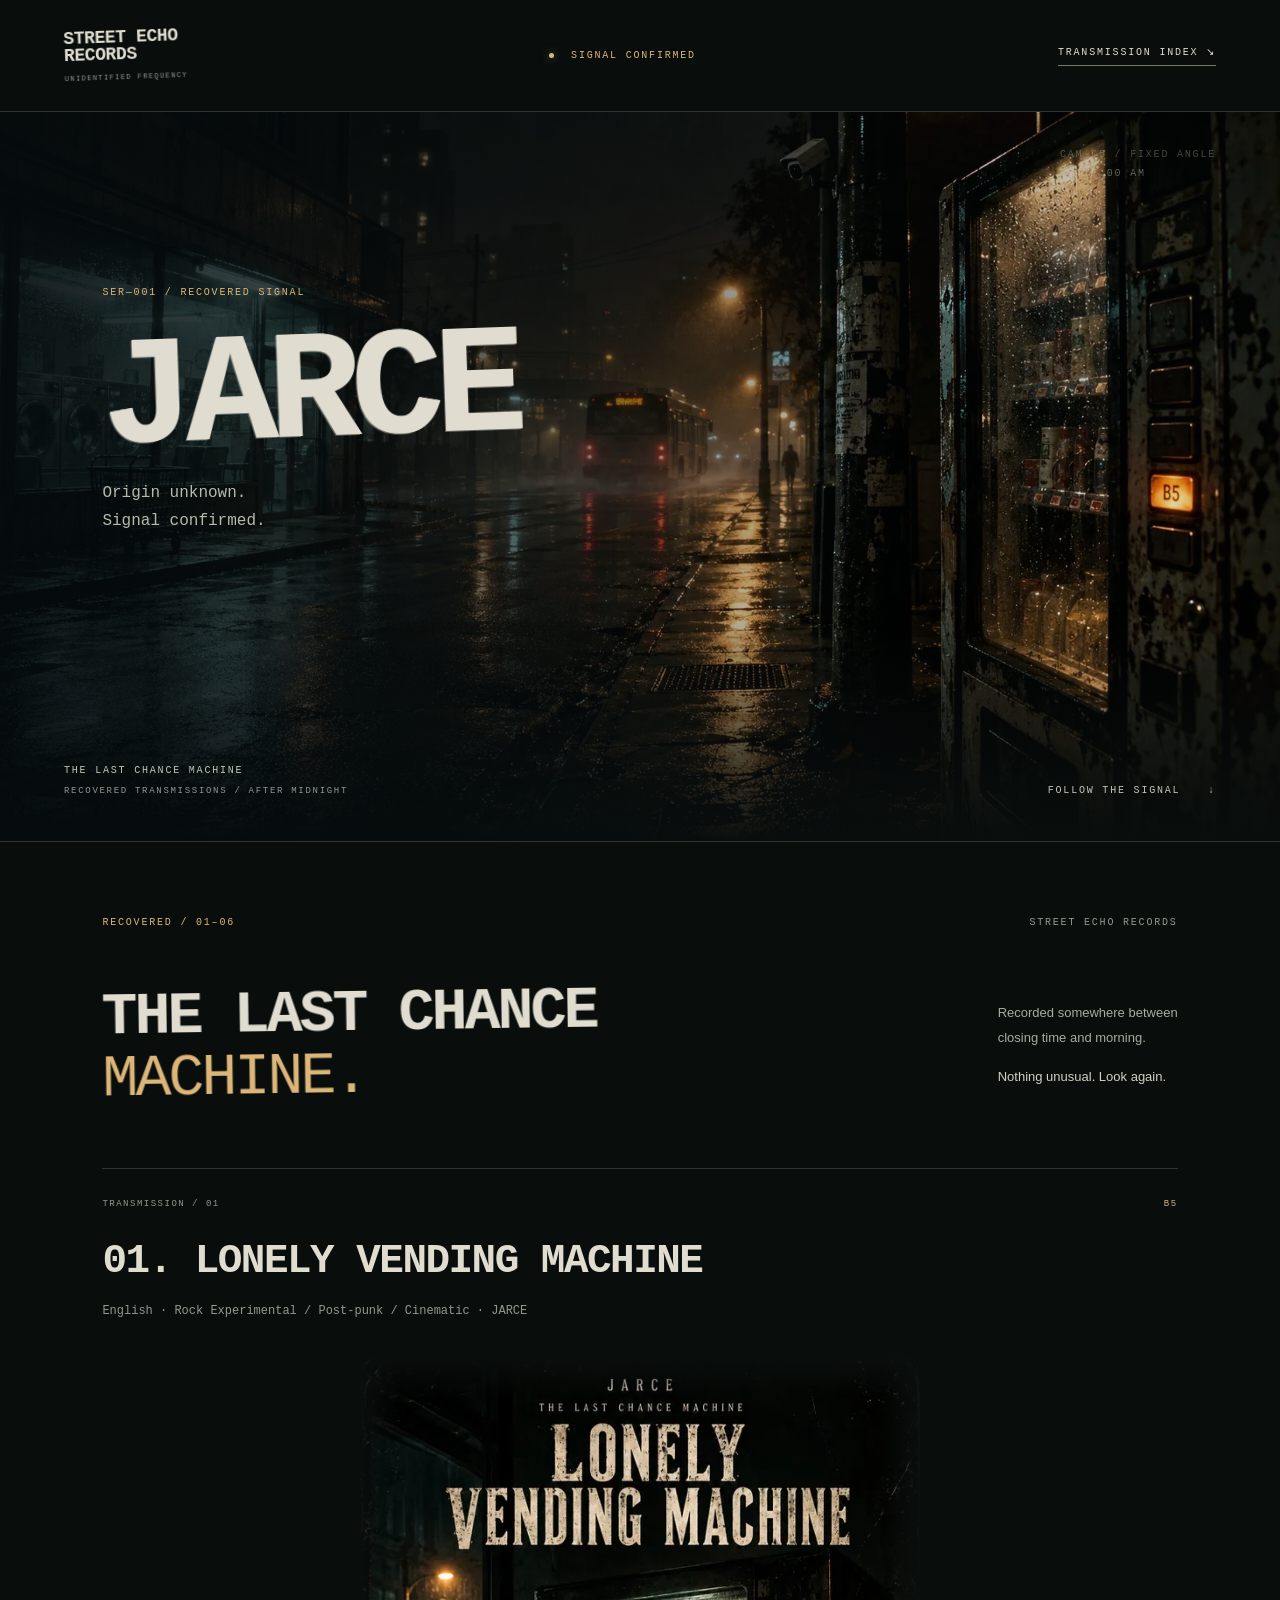
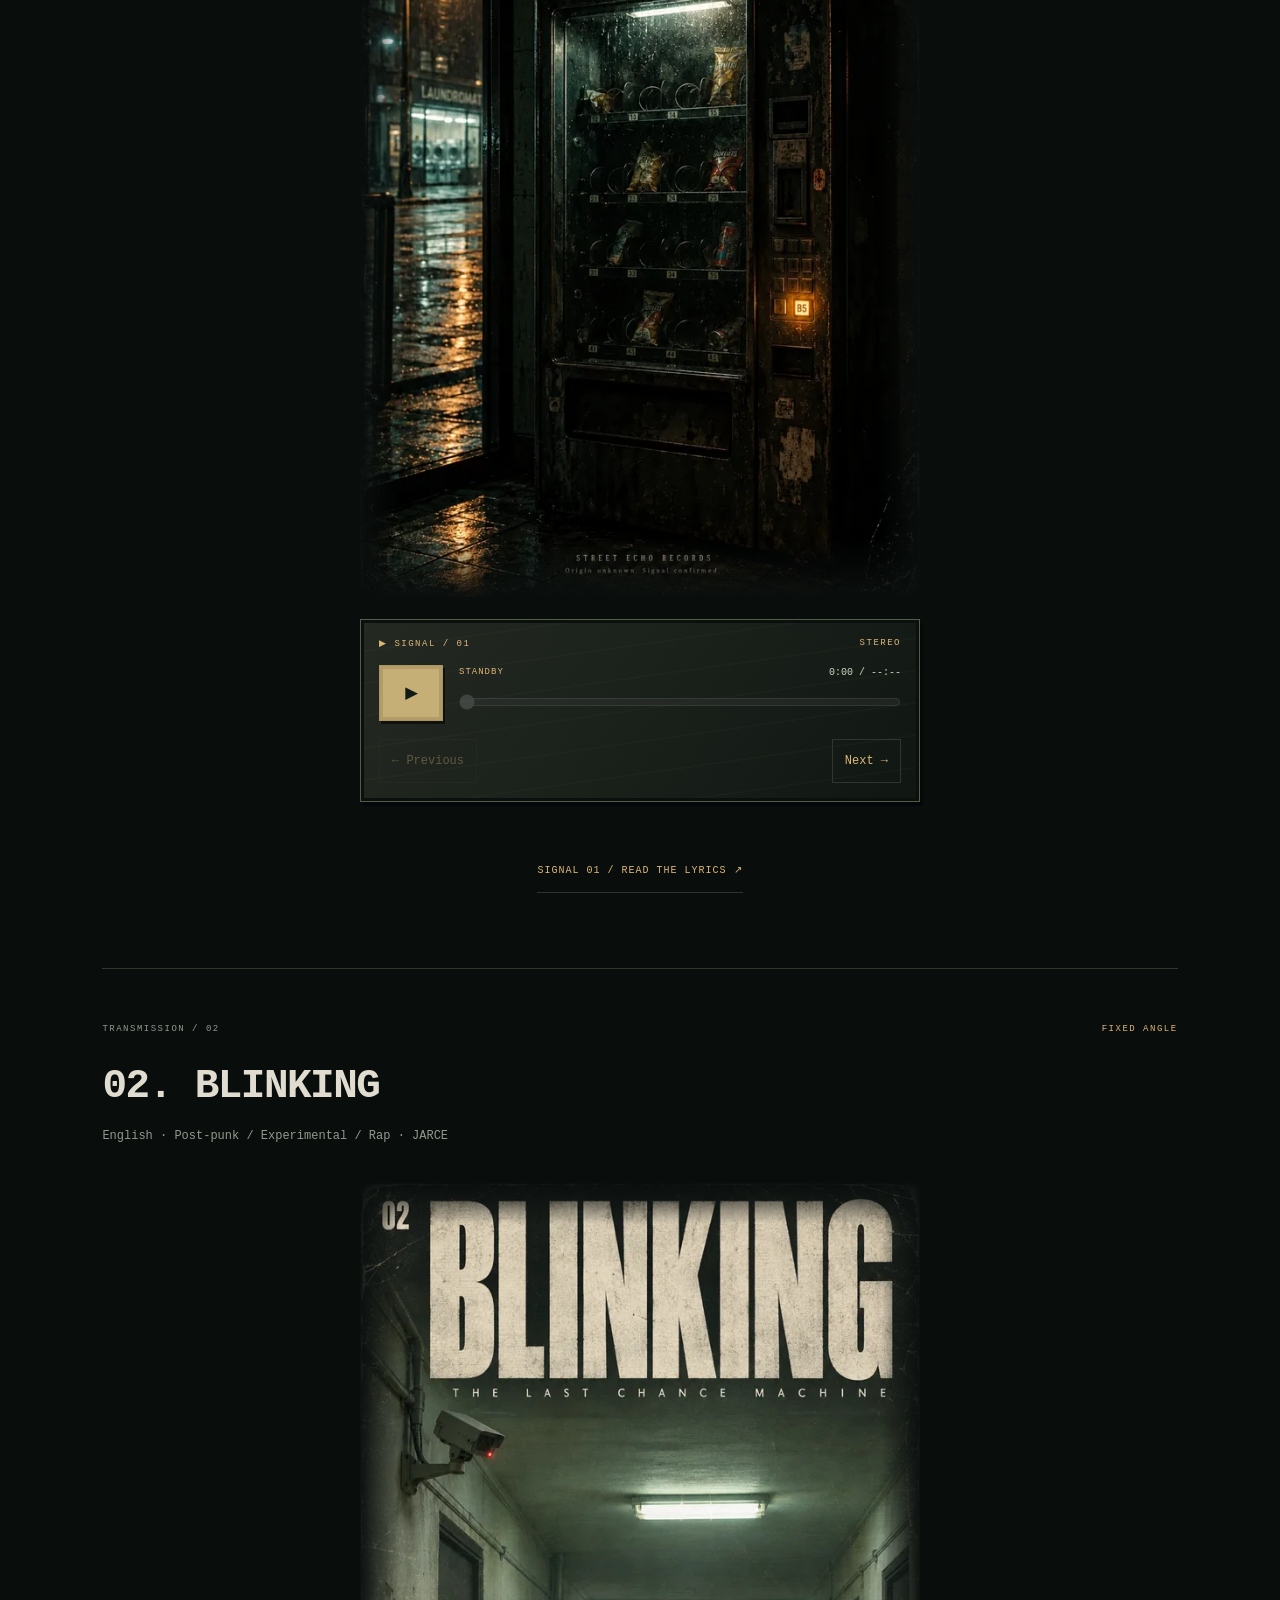
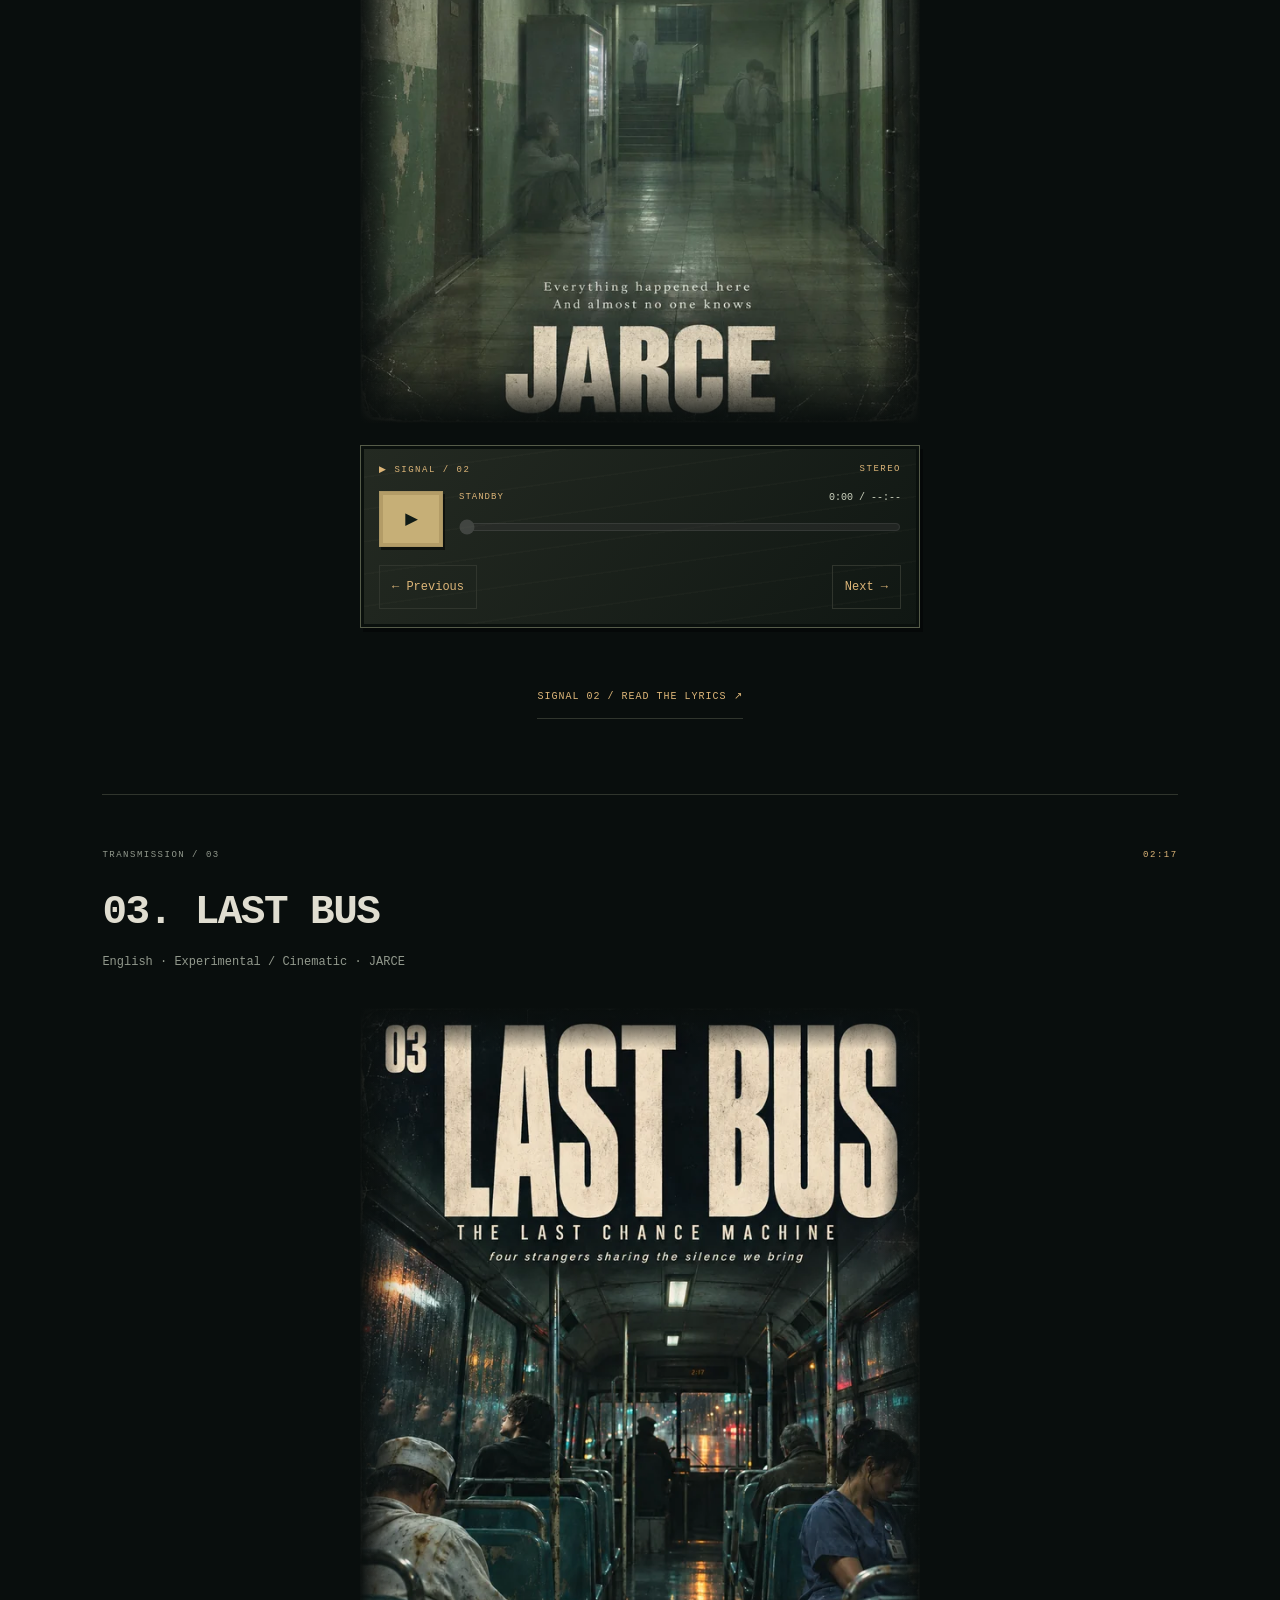
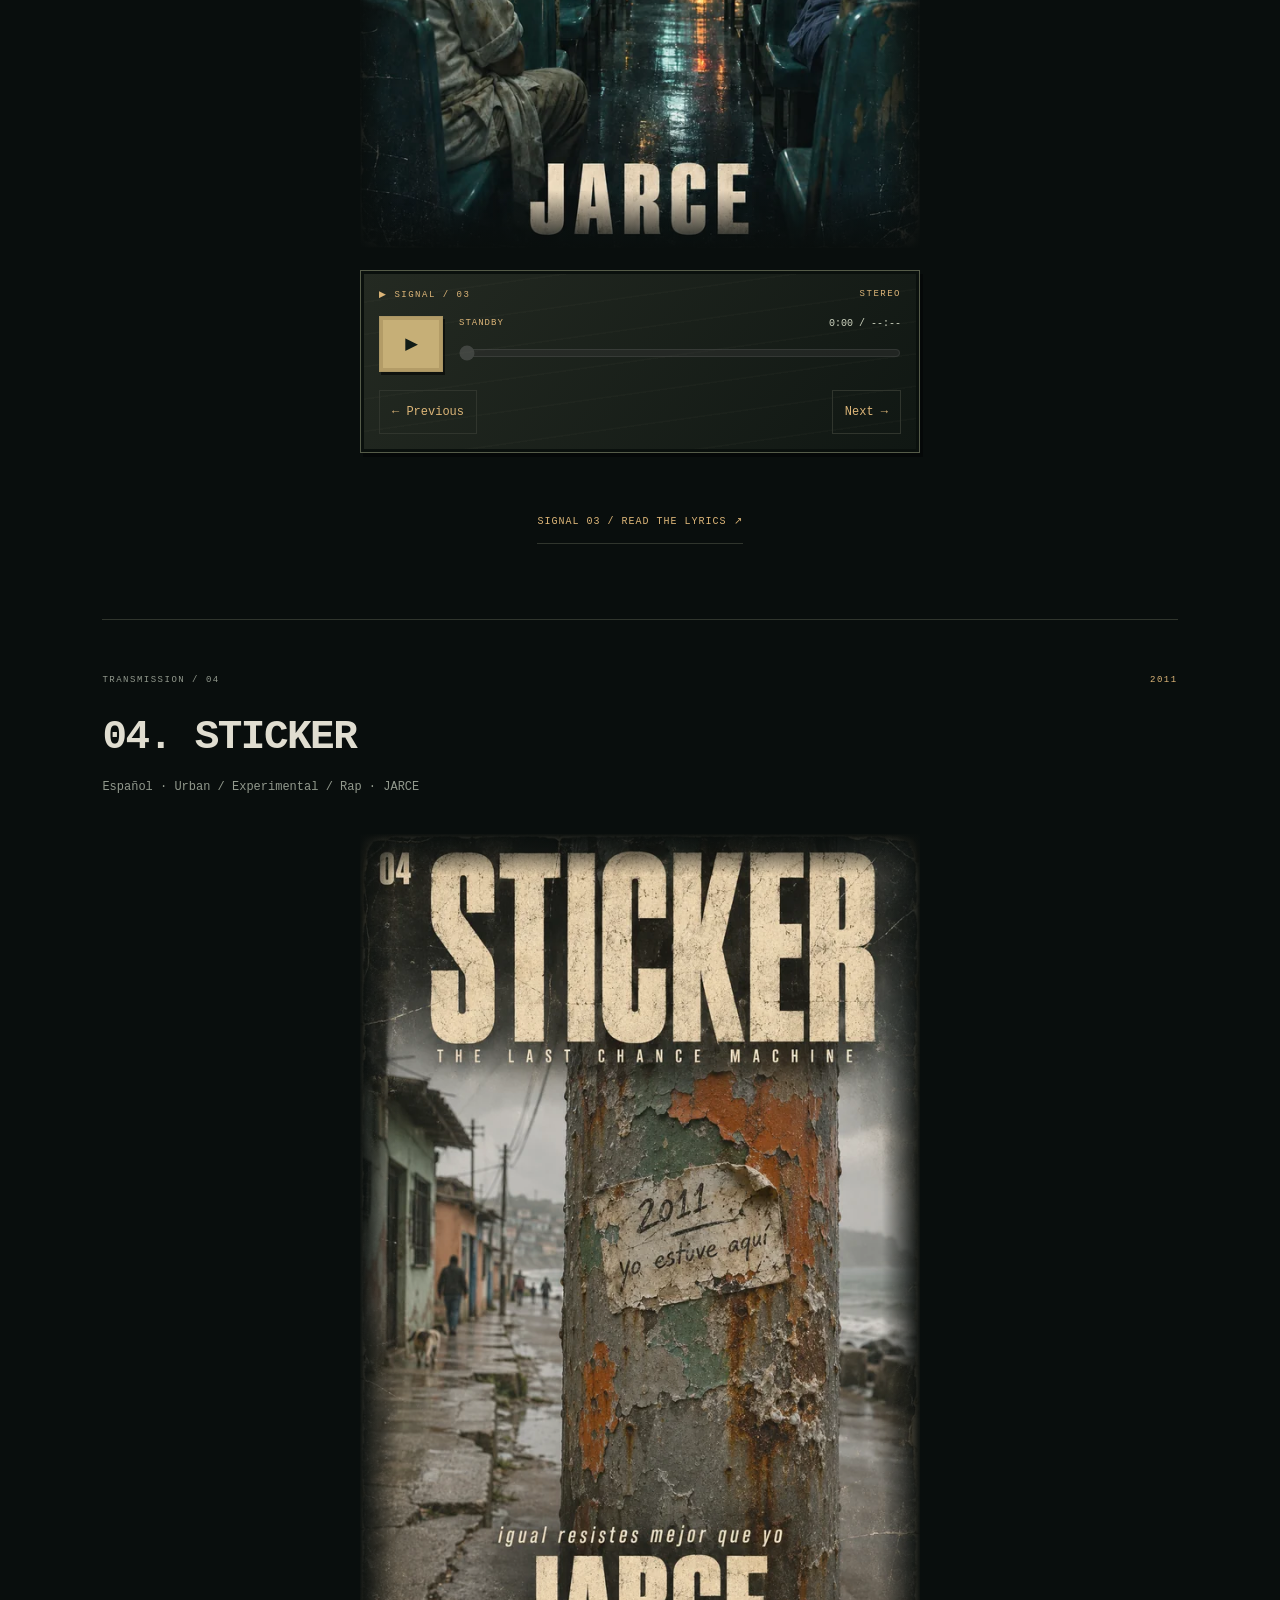
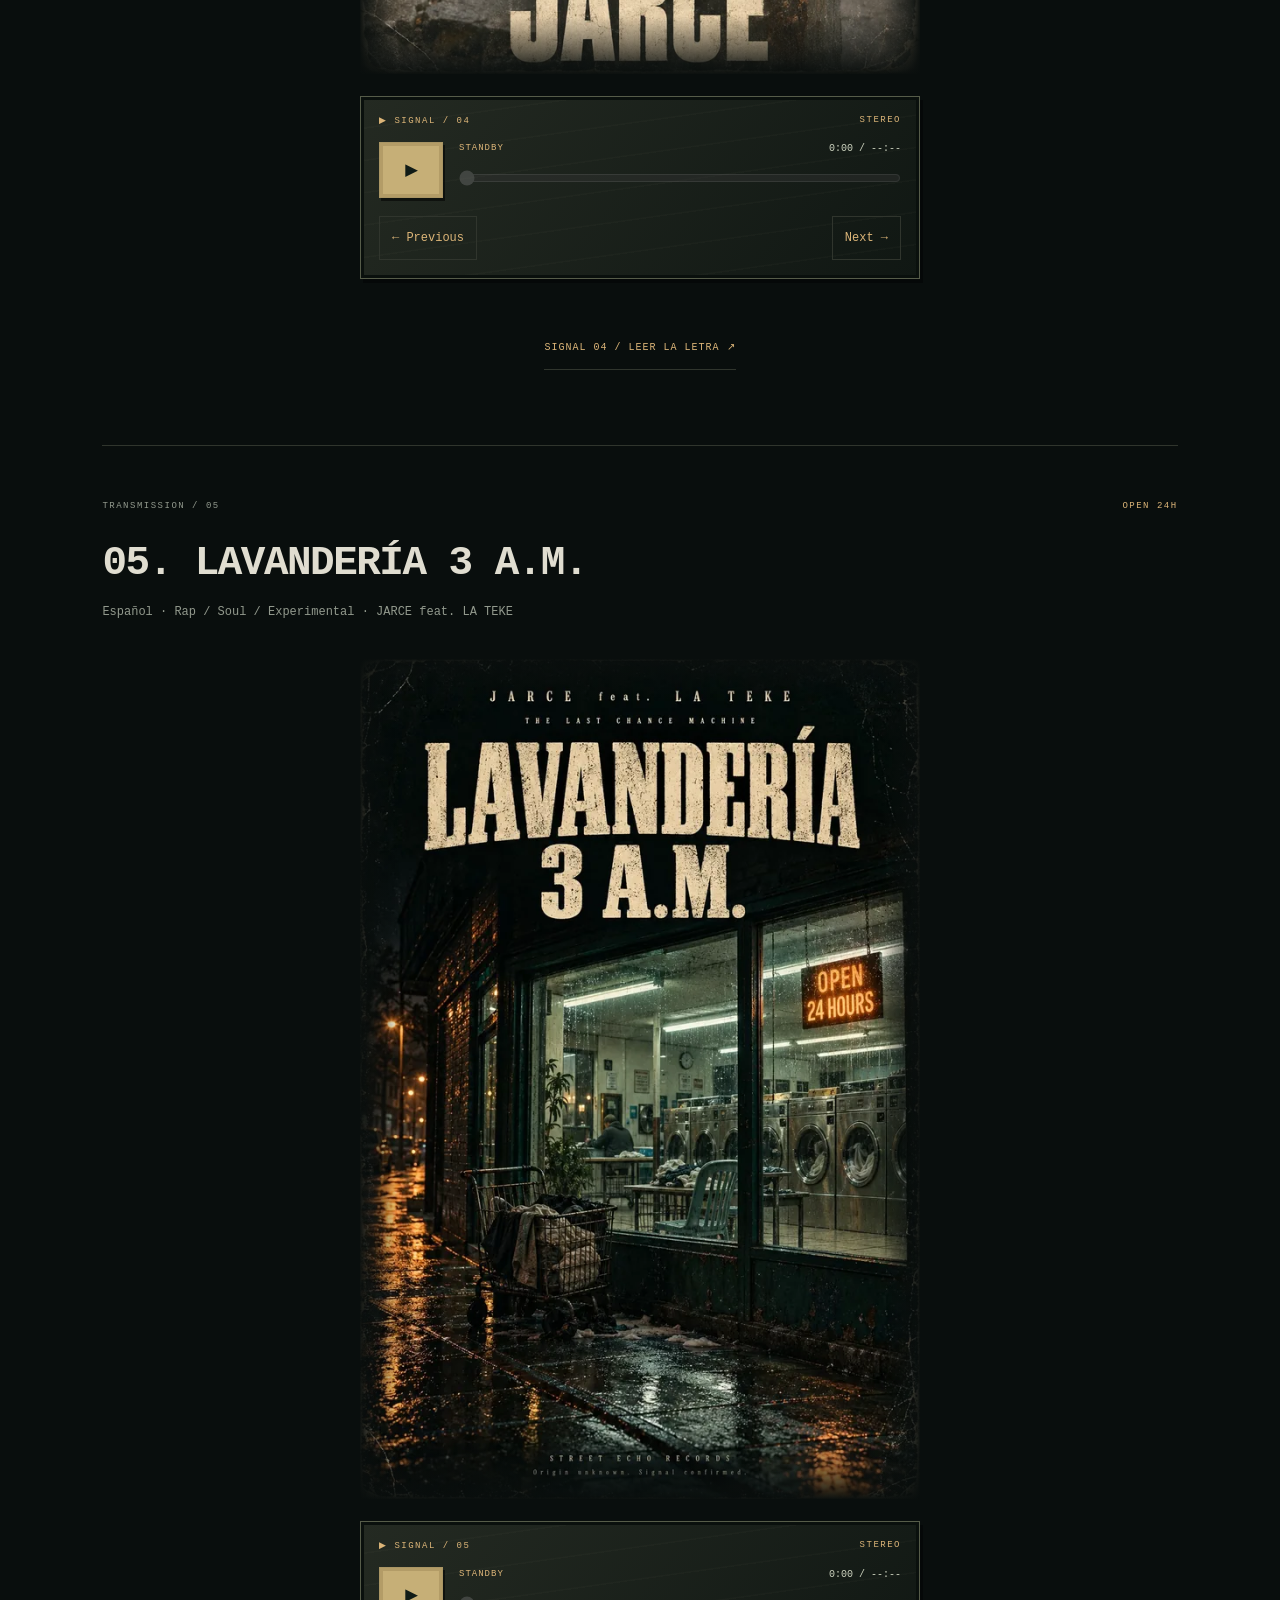
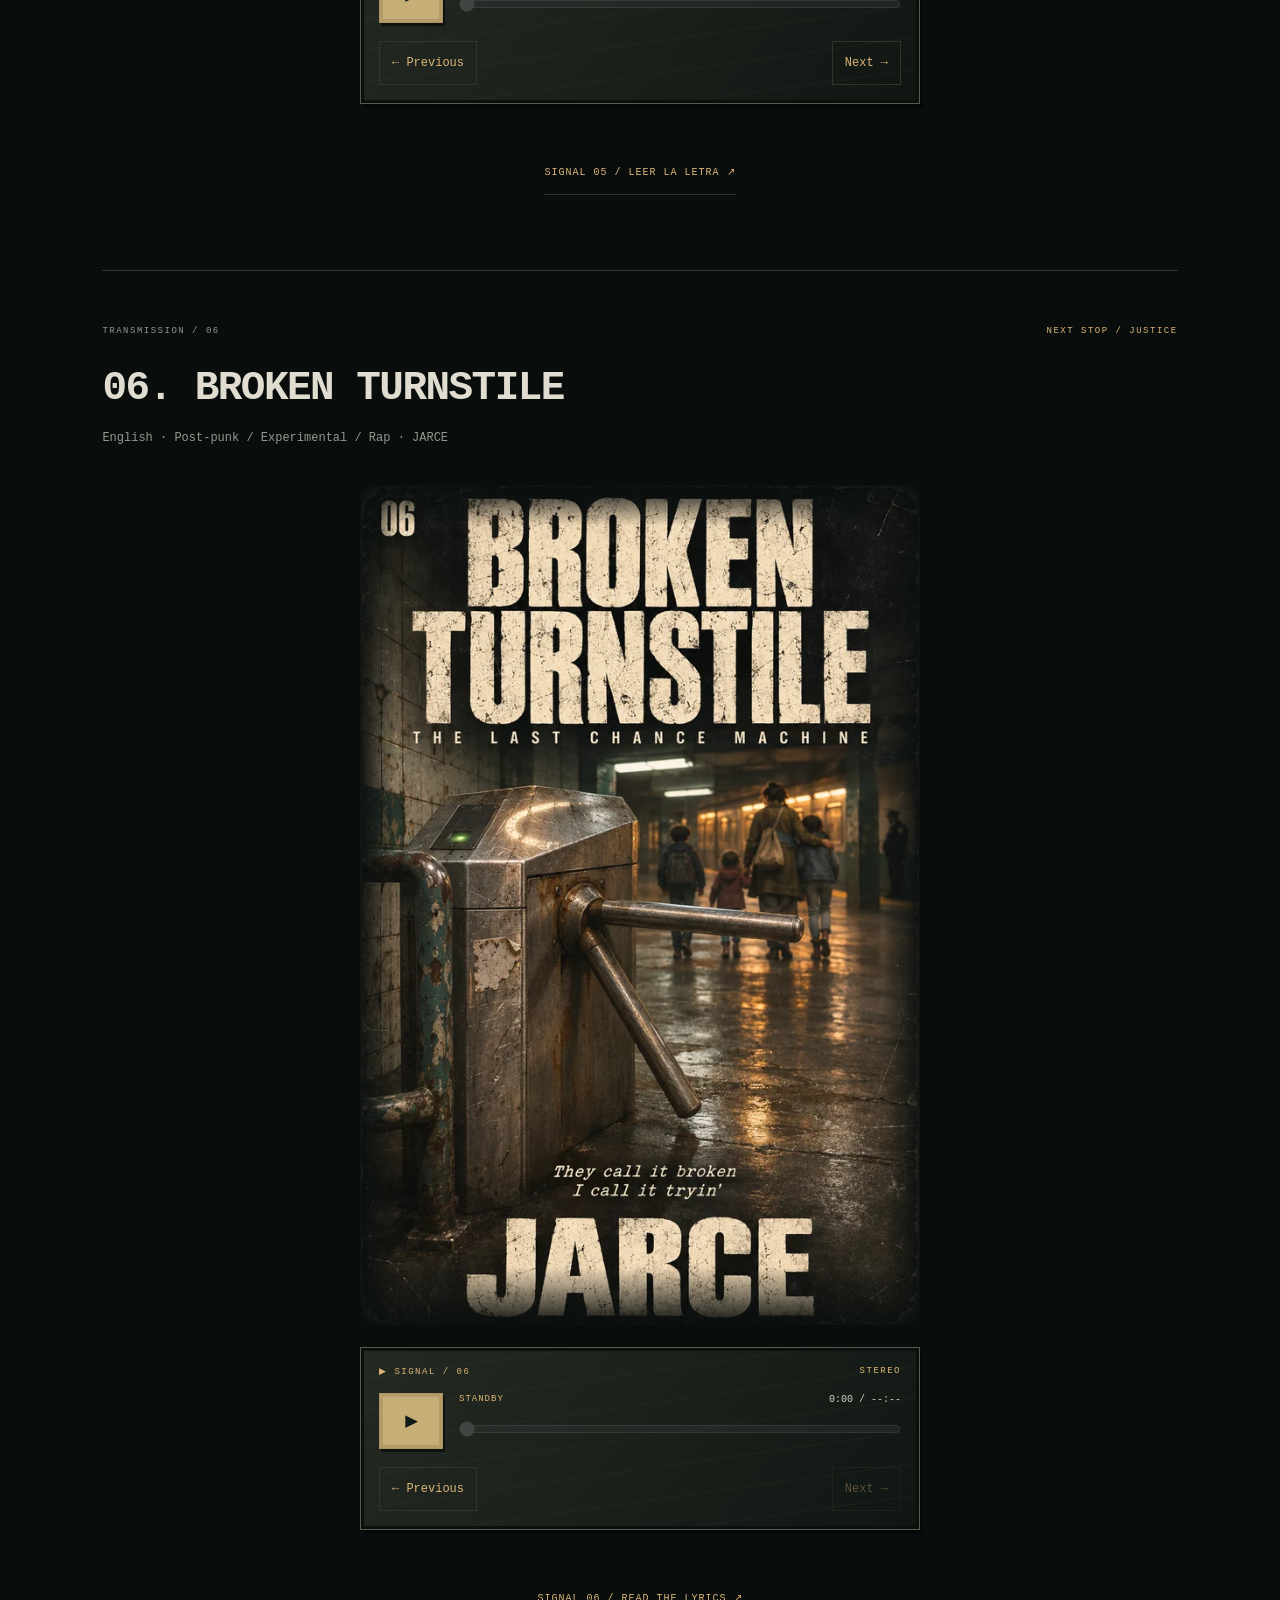
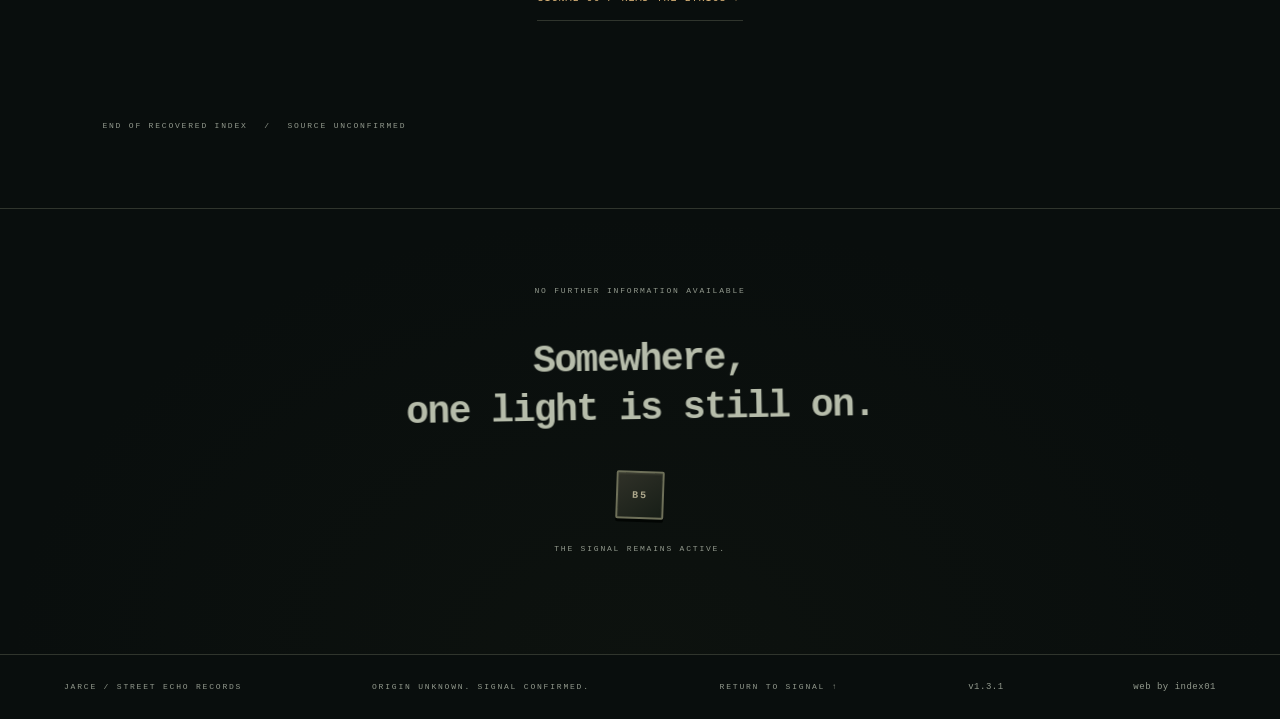
==== commit 25a78722: "Add track navigation and preload consecutive album playback" ====
--- a/index.html
+++ b/index.html
@@ -3,7 +3,7 @@
 <head>
 <meta charset="utf-8"><meta name="viewport" content="width=device-width, initial-scale=1">
 <meta name="theme-color" content="#090e0d"><meta name="description" content="Listen to THE LAST CHANCE MACHINE by JARCE: six late-night transmissions in English and Spanish, with original posters and lyrics. Origin unknown.">
-<title>JARCE / Signal confirmed.</title><link rel="preload" as="image" href="/assets/jarce-night-signal.webp" type="image/webp" fetchpriority="high"><link rel="stylesheet" href="/style.css?v=1.3.0"><script src="/signal.js?v=1.3.0" defer></script>
+<title>JARCE / Signal confirmed.</title><link rel="preload" as="image" href="/assets/jarce-night-signal.webp" type="image/webp" fetchpriority="high"><link rel="stylesheet" href="/style.css?v=1.3.1"><script src="/signal.js?v=1.3.1" defer></script>
 
 <link rel="canonical" href="https://jarce.online/">
 <meta property="og:type" content="website">
@@ -24,7 +24,7 @@
 <meta name="twitter:image" content="https://jarce.online/assets/og/home.jpg">
 <meta name="twitter:image:alt" content="JARCE: Origin unknown. Signal confirmed. A rain-soaked street after midnight with a vending machine and B5 lit.">
 <script type="application/ld+json">{"@context":"https://schema.org","@graph":[{"@type":"WebSite","@id":"https://jarce.online/#website","name":"JARCE","url":"https://jarce.online/","inLanguage":["en","es"]},{"@type":"MusicGroup","@id":"https://jarce.online/#jarce","name":"JARCE","url":"https://jarce.online/","description":"Music project with no confirmed public identity."},{"@type":"MusicAlbum","@id":"https://jarce.online/the-last-chance-machine/#album","name":"THE LAST CHANCE MACHINE","url":"https://jarce.online/the-last-chance-machine/","byArtist":{"@id":"https://jarce.online/#jarce"},"image":"https://jarce.online/assets/album-cover.jpg","numTracks":6,"albumProductionType":"https://schema.org/StudioAlbum","track":[{"@id":"https://jarce.online/transmissions/01-lonely-vending-machine/#recording"},{"@id":"https://jarce.online/transmissions/02-blinking/#recording"},{"@id":"https://jarce.online/transmissions/03-last-bus/#recording"},{"@id":"https://jarce.online/transmissions/04-sticker/#recording"},{"@id":"https://jarce.online/transmissions/05-lavanderia-3am/#recording"},{"@id":"https://jarce.online/transmissions/06-broken-turnstile/#recording"}]}]}</script>
-<link rel="manifest" href="/manifest.webmanifest"><link rel="apple-touch-icon" href="/assets/icons/icon-180.png"><meta name="apple-mobile-web-app-capable" content="yes"><meta name="mobile-web-app-capable" content="yes"><meta name="apple-mobile-web-app-title" content="JARCE"><meta name="apple-mobile-web-app-status-bar-style" content="black"><script src="/pwa.js?v=1.3.0" defer></script><link rel="icon" type="image/x-icon" href="/favicon.ico?v=b5"><link rel="icon" type="image/png" sizes="192x192" href="/assets/icons/icon-192.png"></head>
+<link rel="manifest" href="/manifest.webmanifest"><link rel="apple-touch-icon" href="/assets/icons/icon-180.png"><meta name="apple-mobile-web-app-capable" content="yes"><meta name="mobile-web-app-capable" content="yes"><meta name="apple-mobile-web-app-title" content="JARCE"><meta name="apple-mobile-web-app-status-bar-style" content="black"><script src="/pwa.js?v=1.3.1" defer></script><link rel="icon" type="image/x-icon" href="/favicon.ico?v=b5"><link rel="icon" type="image/png" sizes="192x192" href="/assets/icons/icon-192.png"></head>
 <body>
 <svg class="ink-filter" aria-hidden="true" xmlns="http://www.w3.org/2000/svg"><defs><filter id="worn-ink" x="-3%" y="-5%" width="106%" height="110%"><feTurbulence type="fractalNoise" baseFrequency=".55" numOctaves="3" seed="17" result="grain"/><feColorMatrix in="grain" type="luminanceToAlpha"/><feComponentTransfer result="holes"><feFuncA type="discrete" tableValues="0 0 0 0 0 0 0 0 0 1"/></feComponentTransfer><feComposite in="SourceGraphic" in2="holes" operator="out"/></filter></defs></svg>
 <a class="skip" href="#transmissions">Skip to transmissions</a>
@@ -50,6 +50,6 @@
 <div class="song-layout song-layout--solo"><div class="song-art"><a class="poster-link" href="/assets/05_lavanderia_3am-v2.webp" aria-label="View full poster: Lavandería 3 A.M."><img src="/assets/05_lavanderia_3am-v2.webp" srcset="/assets/05_lavanderia_3am-v2-640.webp 640w, /assets/05_lavanderia_3am-v2.webp 1024w" sizes="(max-width: 700px) 88vw, 560px" width="1024" height="1536" loading="lazy" decoding="async" alt="Lavandería 3 A.M. by JARCE feat. LA TEKE: a rain-soaked laundromat in petrol green and amber light, a laundry trolley and distressed cream lettering."></a><div class="signal-player" data-title="Lavandería 3 A.M." data-artist="JARCE feat. LA TEKE"><div class="deck-label"><span>▶ SIGNAL / 05</span><span>STEREO</span></div><audio controls preload="none" aria-label="Lavandería 3 A.M." src="/assets/music/05_lavanderia_3am.mp3">Your browser does not support audio. <a href="/assets/music/05_lavanderia_3am.mp3">Listen to Lavandería 3 A.M.</a>.</audio></div></div></div><a class="record-link" href="/transmissions/05-lavanderia-3am/">SIGNAL 05 / LEER LA LETRA ↗</a></article>
 <article class="transmission" id="06_broken_turnstile" aria-labelledby="track-06"><div class="transmission-meta"><span>TRANSMISSION / 06</span><span>NEXT STOP / JUSTICE</span></div><div class="song-heading"><h3 class="track" id="track-06">06. BROKEN TURNSTILE</h3><p>English · Post-punk / Experimental / Rap · JARCE</p></div><div class="song-layout song-layout--solo"><div class="song-art"><a class="poster-link" href="/assets/06_broken_turnstile.webp" aria-label="View full poster: Broken Turnstile"><img src="/assets/06_broken_turnstile.webp" srcset="/assets/06_broken_turnstile-640.webp 640w, /assets/06_broken_turnstile.webp 1024w" sizes="(max-width: 700px) 88vw, 560px" width="1024" height="1536" loading="lazy" decoding="async" alt="A battered subway turnstile beside a mother and three children walking toward a warmly lit platform."></a><div class="signal-player" data-title="Broken Turnstile"><div class="deck-label"><span>▶ SIGNAL / 06</span><span>STEREO</span></div><audio controls preload="none" aria-label="Broken Turnstile" src="/assets/music/06_broken_turnstile.mp3">Your browser does not support audio. <a href="/assets/music/06_broken_turnstile.mp3">Listen to Broken Turnstile</a>.</audio></div></div></div><a class="record-link" href="/transmissions/06-broken-turnstile/">SIGNAL 06 / READ THE LYRICS ↗</a></article></div><p class="archive-note">END OF RECOVERED INDEX <span> / </span> SOURCE UNCONFIRMED</p></section>
 <section class="residue" aria-label="Residual signal"><span class="eyebrow">NO FURTHER INFORMATION AVAILABLE</span><p>Somewhere,<br>one light is still on.</p><button id="b5" aria-pressed="false" aria-label="B5 illumination" aria-controls="response">B5</button><p id="response" role="status">THE SIGNAL REMAINS ACTIVE.</p></section>
-</main><footer><span>JARCE / STREET ECHO RECORDS</span><span>ORIGIN UNKNOWN. SIGNAL CONFIRMED.</span><a href="#">RETURN TO SIGNAL ↑</a><span class="site-version" style="font-size:9px;letter-spacing:.5px;white-space:nowrap">v1.3.0</span><a class="web-credit" href="https://index01.net" style="font-size:9px;letter-spacing:.5px;white-space:nowrap">web by index01</a><button id="install-app" type="button" hidden style="font:inherit;color:var(--amber);background:transparent;border:1px solid var(--line);padding:8px;cursor:pointer">INSTALL JARCE ↓</button></footer>
+</main><footer><span>JARCE / STREET ECHO RECORDS</span><span>ORIGIN UNKNOWN. SIGNAL CONFIRMED.</span><a href="#">RETURN TO SIGNAL ↑</a><span class="site-version" style="font-size:9px;letter-spacing:.5px;white-space:nowrap">v1.3.1</span><a class="web-credit" href="https://index01.net" style="font-size:9px;letter-spacing:.5px;white-space:nowrap">web by index01</a><button id="install-app" type="button" hidden style="font:inherit;color:var(--amber);background:transparent;border:1px solid var(--line);padding:8px;cursor:pointer">INSTALL JARCE ↓</button></footer>
 </body></html>
 
--- a/style.css
+++ b/style.css
@@ -119,3 +119,5 @@
 .poster-close:hover,.poster-close:focus-visible{border-color:var(--amber)}
 .poster-close:focus-visible{outline:2px solid var(--amber);outline-offset:3px}
 .poster-link{cursor:zoom-in}
+
+.track-controls{display:flex;justify-content:space-between;gap:16px;flex-wrap:wrap;margin-top:18px}.track-controls a,.track-controls button{font:12px/1.5 monospace;color:var(--amber);background:transparent;border:1px solid var(--line);padding:12px;cursor:pointer}.track-controls button:disabled{opacity:.35;cursor:default}
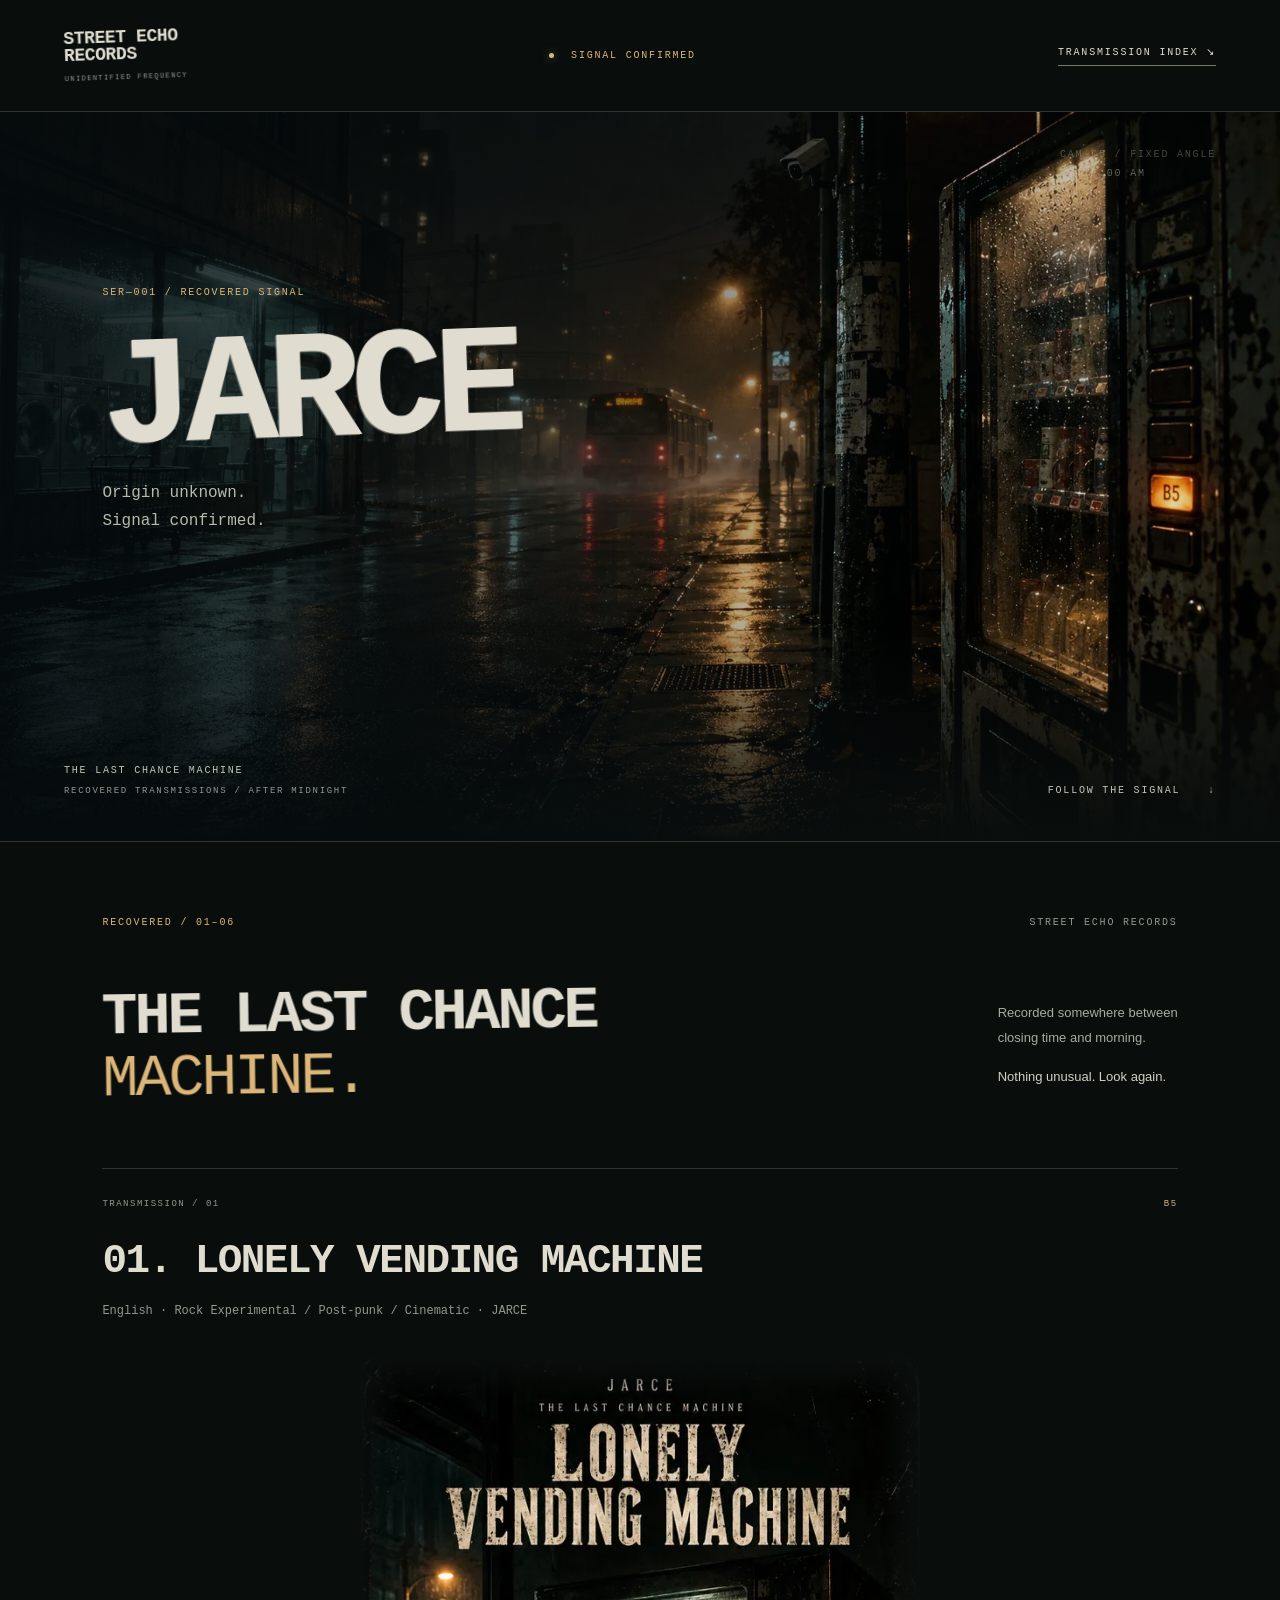
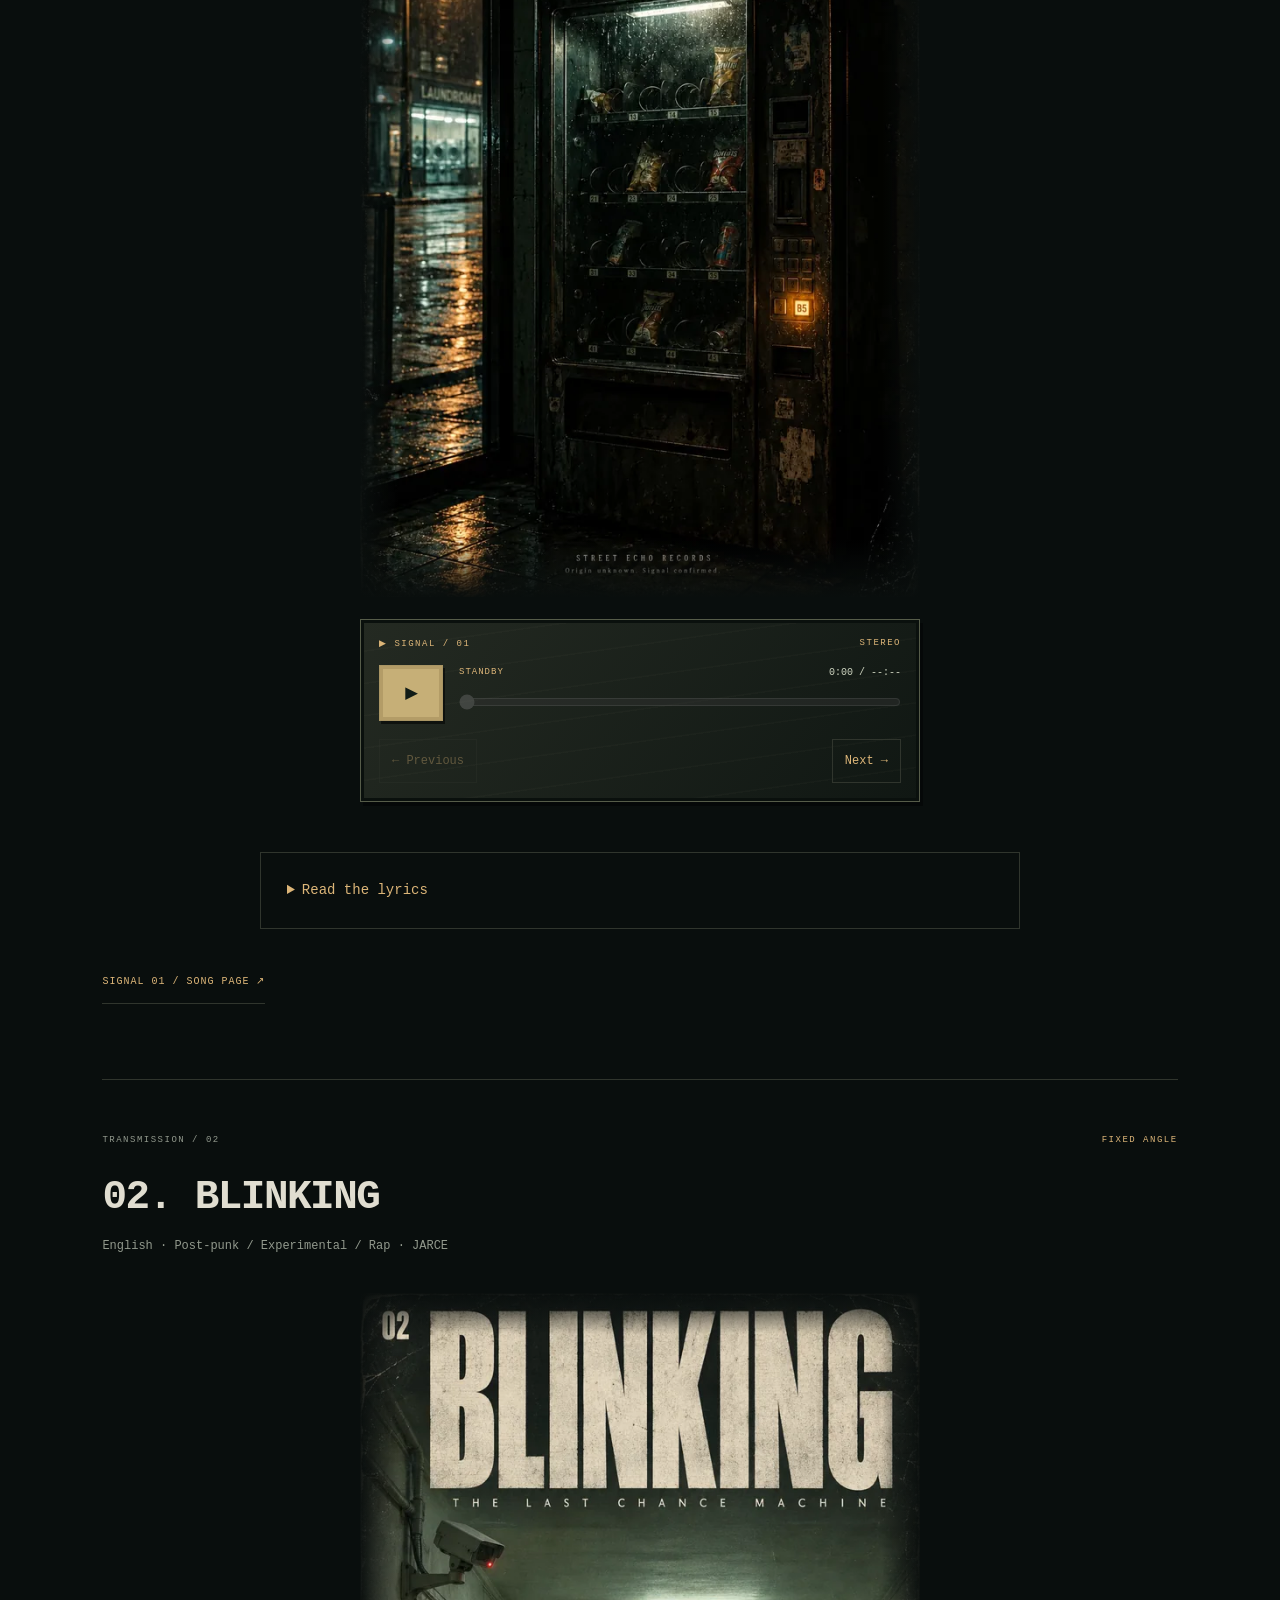
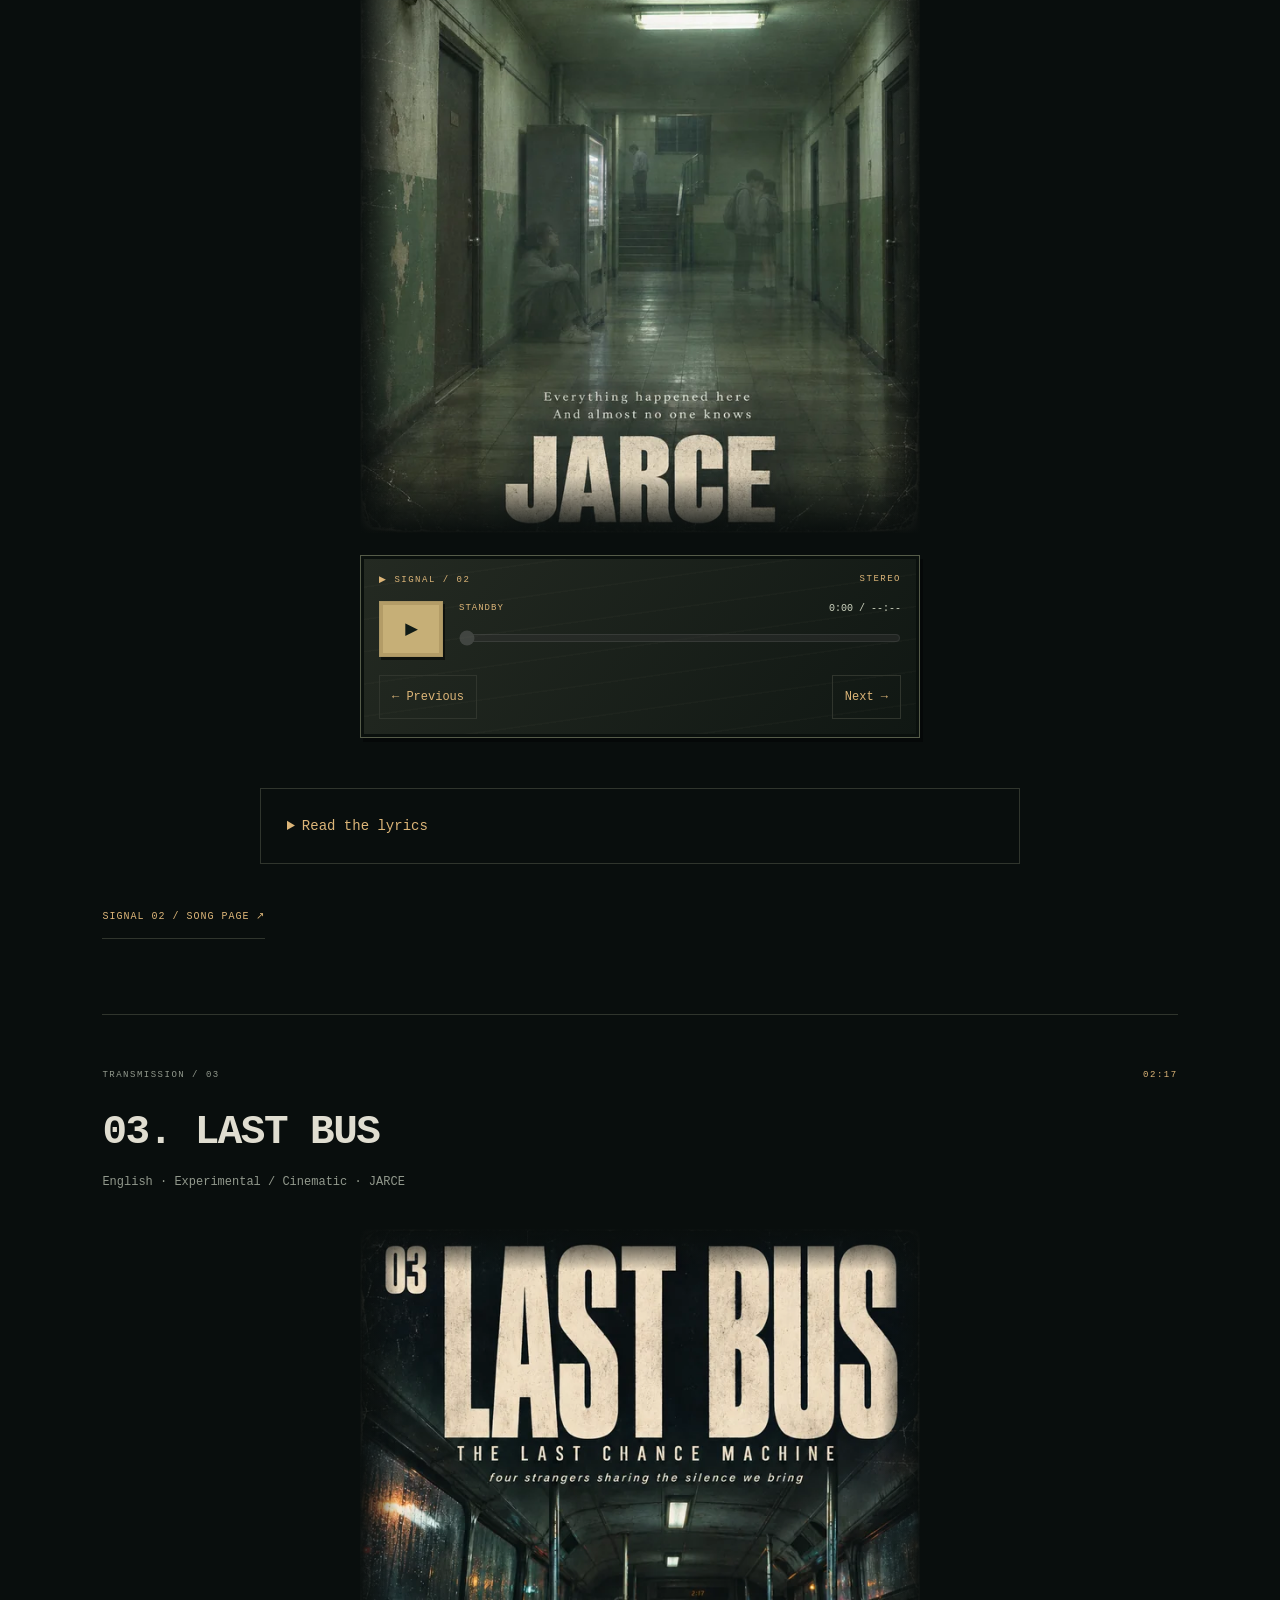
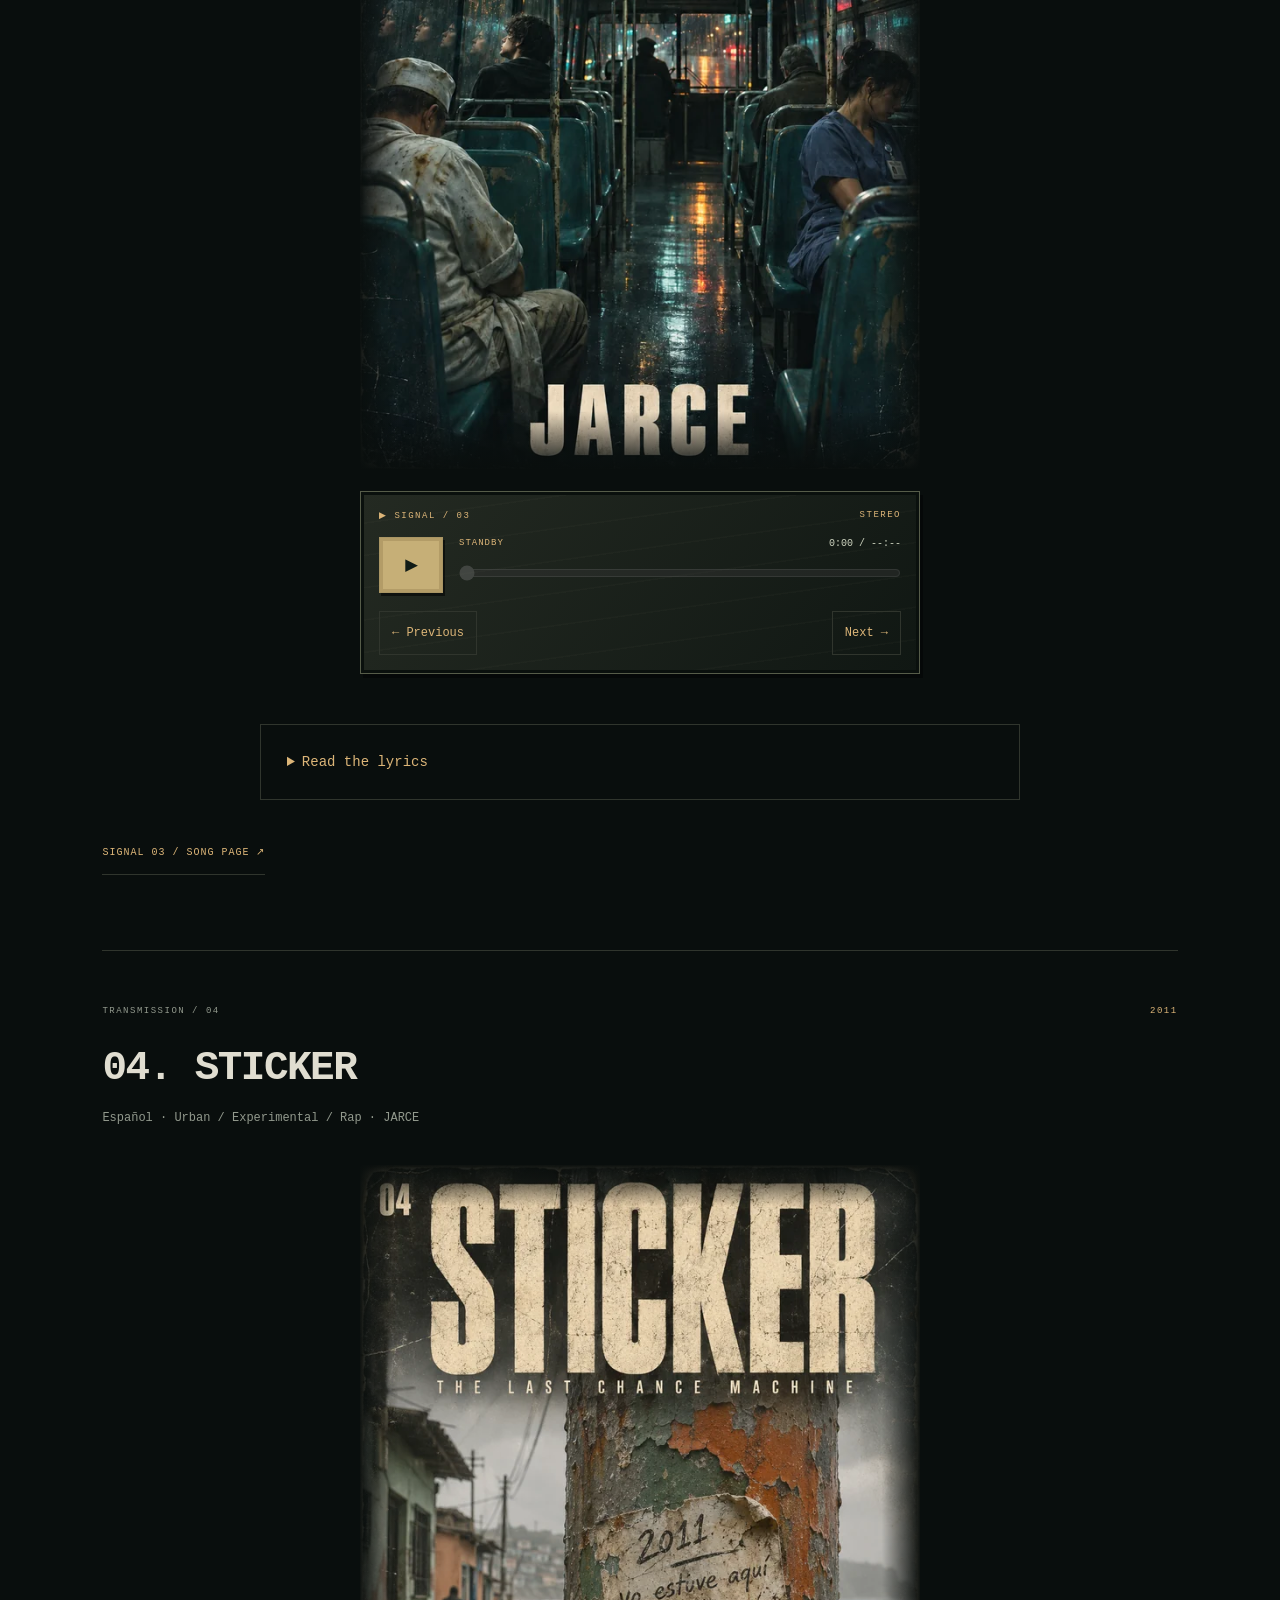
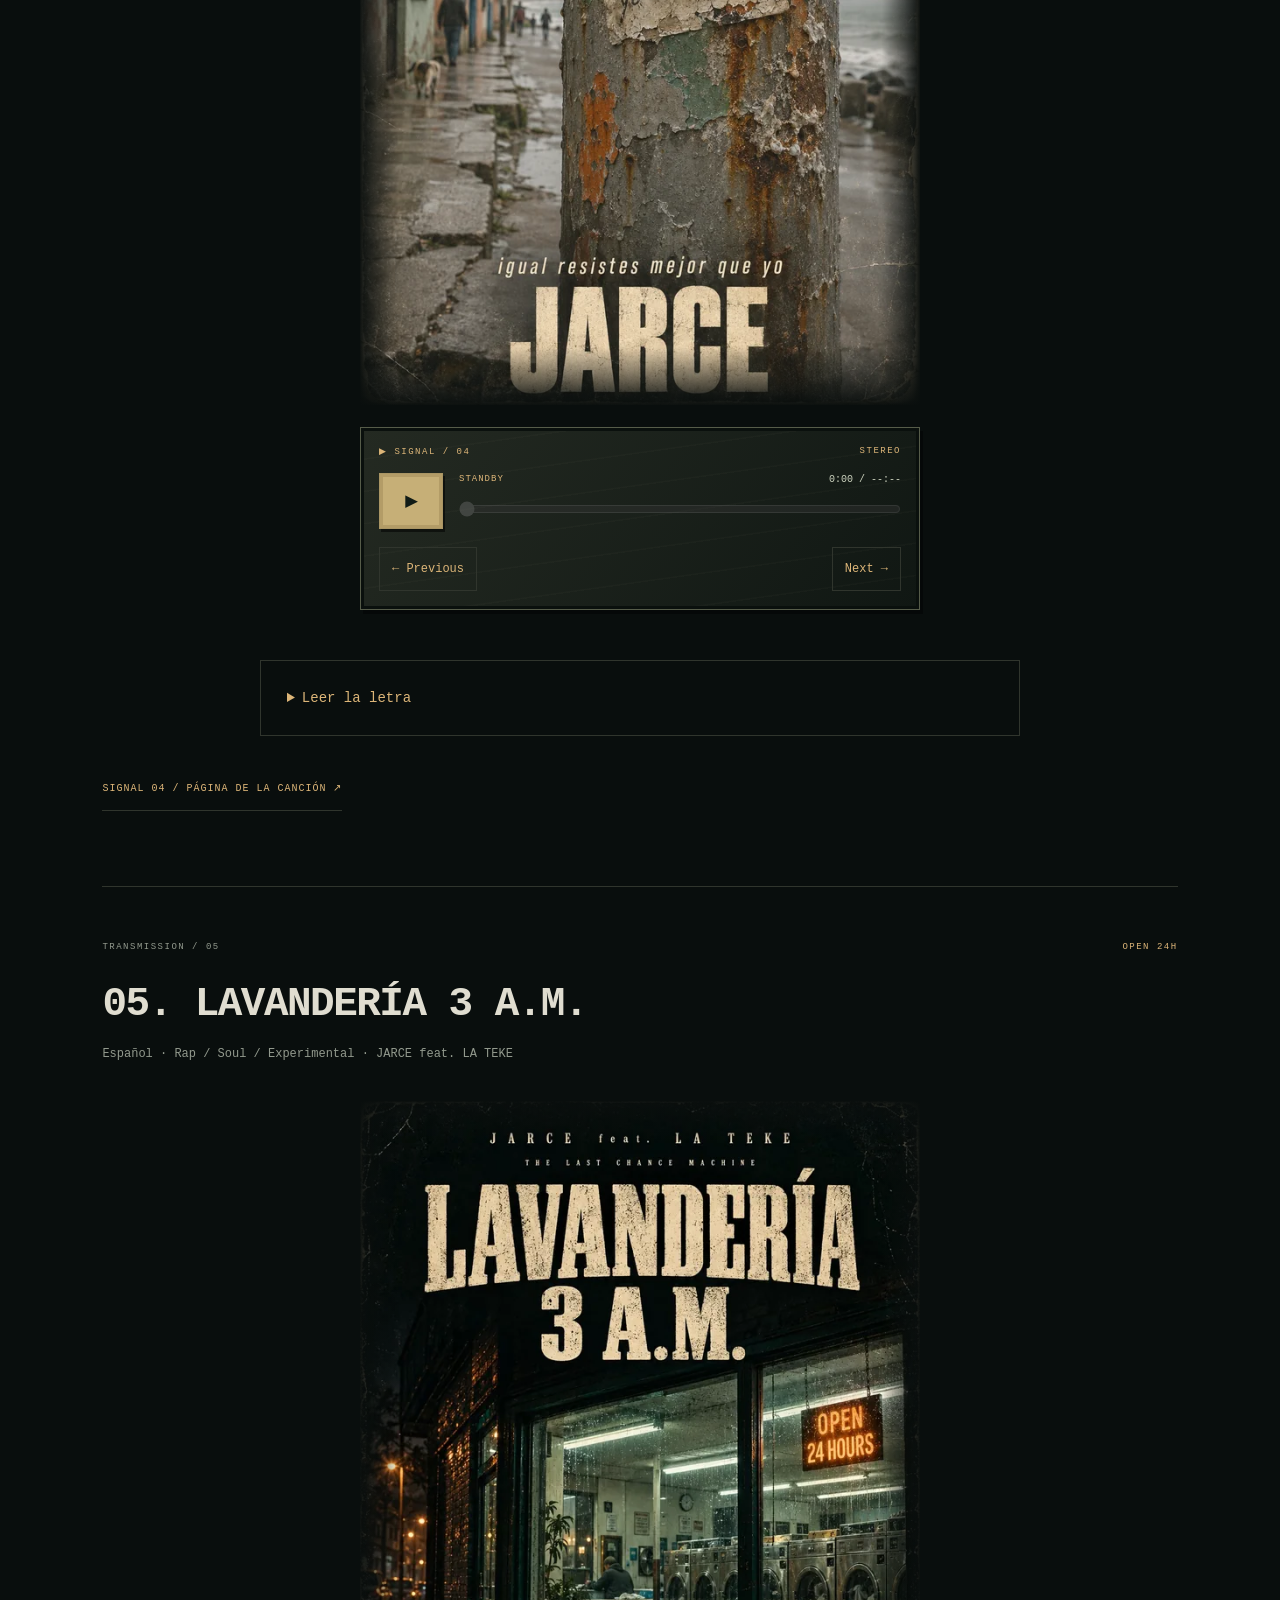
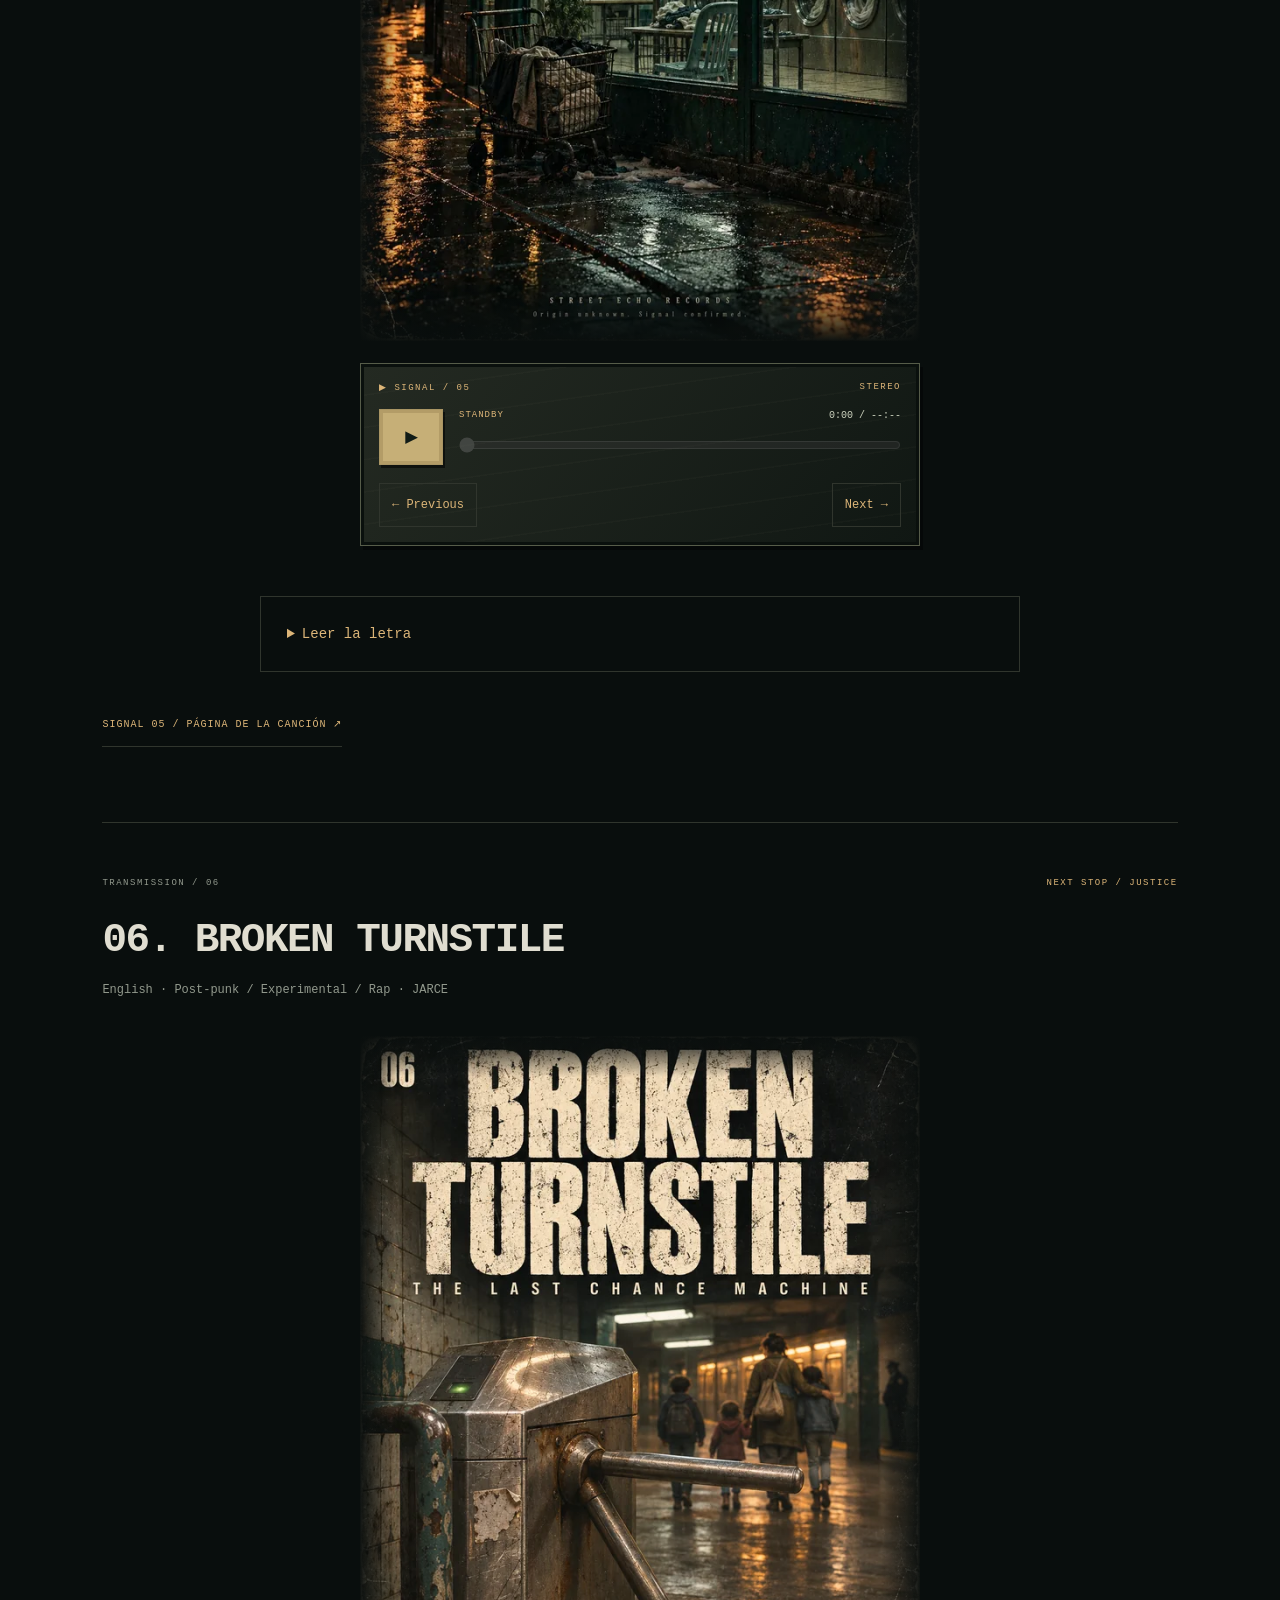
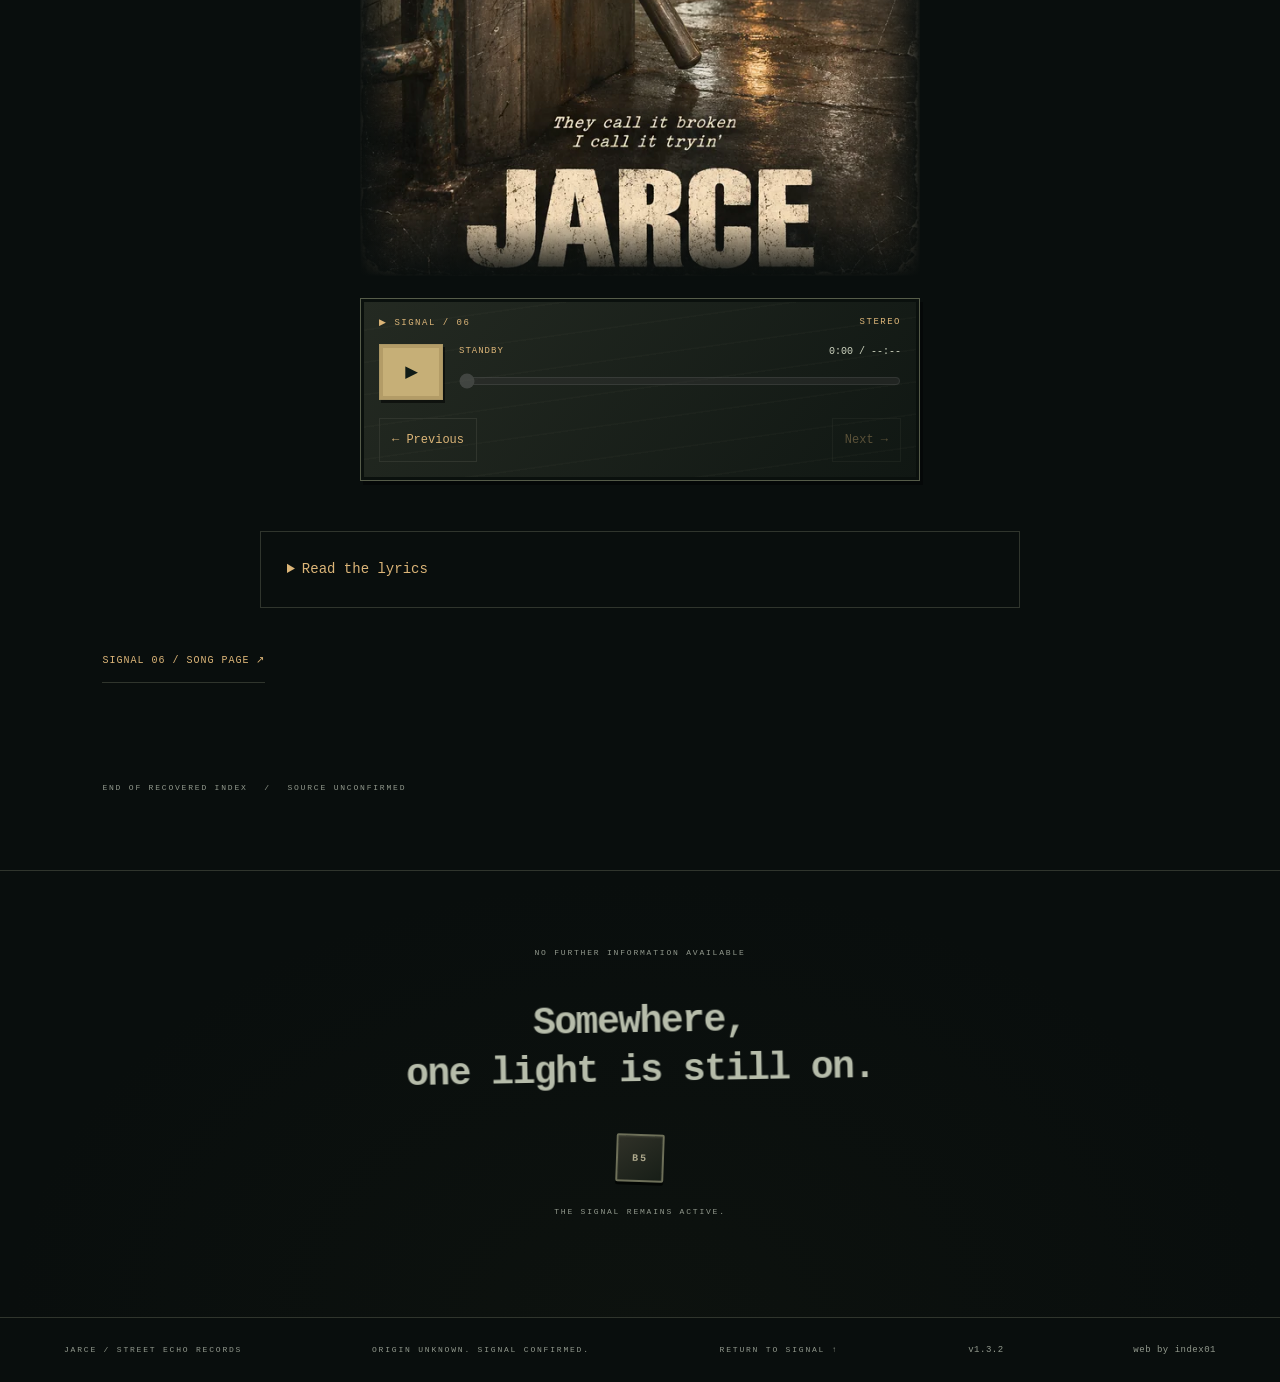
==== commit cd0065a3: "Read lyrics inline without interrupting the current song" ====
--- a/index.html
+++ b/index.html
@@ -3,7 +3,7 @@
 <head>
 <meta charset="utf-8"><meta name="viewport" content="width=device-width, initial-scale=1">
 <meta name="theme-color" content="#090e0d"><meta name="description" content="Listen to THE LAST CHANCE MACHINE by JARCE: six late-night transmissions in English and Spanish, with original posters and lyrics. Origin unknown.">
-<title>JARCE / Signal confirmed.</title><link rel="preload" as="image" href="/assets/jarce-night-signal.webp" type="image/webp" fetchpriority="high"><link rel="stylesheet" href="/style.css?v=1.3.1"><script src="/signal.js?v=1.3.1" defer></script>
+<title>JARCE / Signal confirmed.</title><link rel="preload" as="image" href="/assets/jarce-night-signal.webp" type="image/webp" fetchpriority="high"><link rel="stylesheet" href="/style.css?v=1.3.2"><script src="/signal.js?v=1.3.2" defer></script>
 
 <link rel="canonical" href="https://jarce.online/">
 <meta property="og:type" content="website">
@@ -24,7 +24,7 @@
 <meta name="twitter:image" content="https://jarce.online/assets/og/home.jpg">
 <meta name="twitter:image:alt" content="JARCE: Origin unknown. Signal confirmed. A rain-soaked street after midnight with a vending machine and B5 lit.">
 <script type="application/ld+json">{"@context":"https://schema.org","@graph":[{"@type":"WebSite","@id":"https://jarce.online/#website","name":"JARCE","url":"https://jarce.online/","inLanguage":["en","es"]},{"@type":"MusicGroup","@id":"https://jarce.online/#jarce","name":"JARCE","url":"https://jarce.online/","description":"Music project with no confirmed public identity."},{"@type":"MusicAlbum","@id":"https://jarce.online/the-last-chance-machine/#album","name":"THE LAST CHANCE MACHINE","url":"https://jarce.online/the-last-chance-machine/","byArtist":{"@id":"https://jarce.online/#jarce"},"image":"https://jarce.online/assets/album-cover.jpg","numTracks":6,"albumProductionType":"https://schema.org/StudioAlbum","track":[{"@id":"https://jarce.online/transmissions/01-lonely-vending-machine/#recording"},{"@id":"https://jarce.online/transmissions/02-blinking/#recording"},{"@id":"https://jarce.online/transmissions/03-last-bus/#recording"},{"@id":"https://jarce.online/transmissions/04-sticker/#recording"},{"@id":"https://jarce.online/transmissions/05-lavanderia-3am/#recording"},{"@id":"https://jarce.online/transmissions/06-broken-turnstile/#recording"}]}]}</script>
-<link rel="manifest" href="/manifest.webmanifest"><link rel="apple-touch-icon" href="/assets/icons/icon-180.png"><meta name="apple-mobile-web-app-capable" content="yes"><meta name="mobile-web-app-capable" content="yes"><meta name="apple-mobile-web-app-title" content="JARCE"><meta name="apple-mobile-web-app-status-bar-style" content="black"><script src="/pwa.js?v=1.3.1" defer></script><link rel="icon" type="image/x-icon" href="/favicon.ico?v=b5"><link rel="icon" type="image/png" sizes="192x192" href="/assets/icons/icon-192.png"></head>
+<link rel="manifest" href="/manifest.webmanifest"><link rel="apple-touch-icon" href="/assets/icons/icon-180.png"><meta name="apple-mobile-web-app-capable" content="yes"><meta name="mobile-web-app-capable" content="yes"><meta name="apple-mobile-web-app-title" content="JARCE"><meta name="apple-mobile-web-app-status-bar-style" content="black"><script src="/pwa.js?v=1.3.2" defer></script><link rel="icon" type="image/x-icon" href="/favicon.ico?v=b5"><link rel="icon" type="image/png" sizes="192x192" href="/assets/icons/icon-192.png"></head>
 <body>
 <svg class="ink-filter" aria-hidden="true" xmlns="http://www.w3.org/2000/svg"><defs><filter id="worn-ink" x="-3%" y="-5%" width="106%" height="110%"><feTurbulence type="fractalNoise" baseFrequency=".55" numOctaves="3" seed="17" result="grain"/><feColorMatrix in="grain" type="luminanceToAlpha"/><feComponentTransfer result="holes"><feFuncA type="discrete" tableValues="0 0 0 0 0 0 0 0 0 1"/></feComponentTransfer><feComposite in="SourceGraphic" in2="holes" operator="out"/></filter></defs></svg>
 <a class="skip" href="#transmissions">Skip to transmissions</a>
@@ -40,16 +40,26 @@
 <div class="poster-logs"><article class="transmission" id="01_lonely_vending_machine" aria-labelledby="track-01">
 <div class="transmission-meta"><span>TRANSMISSION / 01</span><span>B5</span></div>
 <div class="song-heading"><h3 class="track" id="track-01">01. LONELY VENDING MACHINE</h3><p>English · Rock Experimental / Post-punk / Cinematic · JARCE</p></div>
-<div class="song-layout song-layout--solo"><div class="song-art"><a class="poster-link" href="/assets/01_lonely_vending_machine-v2.webp" aria-label="View full poster: Lonely Vending Machine"><img src="/assets/01_lonely_vending_machine-v2.webp" srcset="/assets/01_lonely_vending_machine-v2-640.webp 640w, /assets/01_lonely_vending_machine-v2.webp 1024w" sizes="(max-width: 700px) 88vw, 560px" width="1024" height="1536" loading="lazy" decoding="async" alt="Lonely Vending Machine by JARCE: a weathered vending machine with B5 glowing amber beside a rain-soaked street, beneath distressed cream lettering."></a><div class="signal-player" data-title="Lonely Vending Machine"><div class="deck-label"><span>▶ SIGNAL / 01</span><span>STEREO</span></div><audio controls preload="none" aria-label="Lonely Vending Machine" src="/assets/music/01_lonely_vending_machine.mp3">Your browser does not support audio. <a href="/assets/music/01_lonely_vending_machine.mp3">Listen to Lonely Vending Machine</a>.</audio></div></div></div><a class="record-link" href="/transmissions/01-lonely-vending-machine/">SIGNAL 01 / READ THE LYRICS ↗</a></article>
-<article class="transmission" id="02_blinking" aria-labelledby="track-02"><div class="transmission-meta"><span>TRANSMISSION / 02</span><span>FIXED ANGLE</span></div><div class="song-heading"><h3 class="track" id="track-02">02. BLINKING</h3><p>English · Post-punk / Experimental / Rap · JARCE</p></div><div class="song-layout song-layout--solo"><div class="song-art"><a class="poster-link" href="/assets/02_blinking.webp" aria-label="View full poster: Blinking"><img src="/assets/02_blinking.webp" srcset="/assets/02_blinking-640.webp 640w, /assets/02_blinking.webp 1024w" sizes="(max-width: 700px) 88vw, 560px" width="1024" height="1536" loading="lazy" decoding="async" alt="A hallway security camera with a tiny red light watches translucent memories in a worn green corridor."></a><div class="signal-player" data-title="Blinking"><div class="deck-label"><span>▶ SIGNAL / 02</span><span>STEREO</span></div><audio controls preload="none" aria-label="Blinking" src="/assets/music/02_blinking.mp3">Your browser does not support audio. <a href="/assets/music/02_blinking.mp3">Listen to Blinking</a>.</audio></div></div></div><a class="record-link" href="/transmissions/02-blinking/">SIGNAL 02 / READ THE LYRICS ↗</a></article>
-<article class="transmission" id="03_last_bus" aria-labelledby="track-03"><div class="transmission-meta"><span>TRANSMISSION / 03</span><span>02:17</span></div><div class="song-heading"><h3 class="track" id="track-03">03. LAST BUS</h3><p>English · Experimental / Cinematic · JARCE</p></div><div class="song-layout song-layout--solo"><div class="song-art"><a class="poster-link" href="/assets/03_last_bus.webp" aria-label="View full poster: Last Bus"><img src="/assets/03_last_bus.webp" srcset="/assets/03_last_bus-640.webp 640w, /assets/03_last_bus.webp 1024w" sizes="(max-width: 700px) 88vw, 560px" width="1024" height="1536" loading="lazy" decoding="async" alt="Four tired passengers on a rain-soaked night bus, with recessed ceiling lights and a discreet 2:17 clock."></a><div class="signal-player" data-title="Last Bus"><div class="deck-label"><span>▶ SIGNAL / 03</span><span>STEREO</span></div><audio controls preload="none" aria-label="Last Bus" src="/assets/music/03_last_bus.mp3">Your browser does not support audio. <a href="/assets/music/03_last_bus.mp3">Listen to Last Bus</a>.</audio></div></div></div><a class="record-link" href="/transmissions/03-last-bus/">SIGNAL 03 / READ THE LYRICS ↗</a></article>
-<article class="transmission" id="04_sticker" aria-labelledby="track-04"><div class="transmission-meta"><span>TRANSMISSION / 04</span><span>2011</span></div><div class="song-heading"><h3 class="track" id="track-04">04. STICKER</h3><p>Español · Urban / Experimental / Rap · JARCE</p></div><div class="song-layout song-layout--solo"><div class="song-art"><a class="poster-link" href="/assets/04_sticker.webp" aria-label="View full poster: Sticker"><img src="/assets/04_sticker.webp" srcset="/assets/04_sticker-640.webp 640w, /assets/04_sticker.webp 1024w" sizes="(max-width: 700px) 88vw, 560px" width="1024" height="1536" loading="lazy" decoding="async" alt="A weathered sticker marked 2011 and yo estuve aquí survives on a rusty coastal street pole."></a><div class="signal-player" data-title="Sticker"><div class="deck-label"><span>▶ SIGNAL / 04</span><span>STEREO</span></div><audio controls preload="none" aria-label="Sticker" src="/assets/music/04_sticker.mp3">Your browser does not support audio. <a href="/assets/music/04_sticker.mp3">Listen to Sticker</a>.</audio></div></div></div><a class="record-link" href="/transmissions/04-sticker/">SIGNAL 04 / LEER LA LETRA ↗</a></article>
+<div class="song-layout song-layout--solo"><div class="song-art"><a class="poster-link" href="/assets/01_lonely_vending_machine-v2.webp" aria-label="View full poster: Lonely Vending Machine"><img src="/assets/01_lonely_vending_machine-v2.webp" srcset="/assets/01_lonely_vending_machine-v2-640.webp 640w, /assets/01_lonely_vending_machine-v2.webp 1024w" sizes="(max-width: 700px) 88vw, 560px" width="1024" height="1536" loading="lazy" decoding="async" alt="Lonely Vending Machine by JARCE: a weathered vending machine with B5 glowing amber beside a rain-soaked street, beneath distressed cream lettering."></a><div class="signal-player" data-title="Lonely Vending Machine"><div class="deck-label"><span>▶ SIGNAL / 01</span><span>STEREO</span></div><audio controls preload="none" aria-label="Lonely Vending Machine" src="/assets/music/01_lonely_vending_machine.mp3">Your browser does not support audio. <a href="/assets/music/01_lonely_vending_machine.mp3">Listen to Lonely Vending Machine</a>.</audio></div></div></div><details class="inline-lyrics" lang="en"><summary>Read the lyrics</summary><section class="lyrics" aria-label="Lonely Vending Machine lyrics"><p class="eyebrow">FIELD TRANSCRIPT / 01</p><section class="stanza"><h4>[Verse 1]</h4><p>You only talked to me<br>When all the shops were closed<br>Crinkled bills and tired eyes<br>Same hoodie<br>Same low hopes<br>You'd lean your head<br>On the scratched-up glass<br>Mouth the words "last chance"<br>Then press B5 and laugh</p></section>
+<section class="stanza"><h4>[Chorus]</h4><p>I'm just a lonely vending machine<br>Full of your midnight routines<br>Candy bars and quiet confessions<br>Half-priced drinks<br>Full-priced lessons<br>You never stayed<br>You just took what you need<br>Left fingerprints and a trembling key<br>Still I light up every time that you walk in<br>Your lonely vending machine</p></section>
+<section class="stanza"><h4>[Verse 2]</h4><p>You told me you'd move out<br>"This town's too small for dreams"<br>I blinked my little numbers<br>Tried to freeze the scene<br>You kicked my base<br>When your card got declined<br>Said<br>"Guess that fits<br>This whole life of mine" (oh-oh)</p></section>
+<section class="stanza"><h4>[Chorus]</h4><p>I'm just a lonely vending machine<br>Full of your midnight routines<br>Candy bars and quiet confessions<br>Half-priced drinks<br>Full-priced lessons<br>You never stayed<br>You just took what you need<br>Left fingerprints and a trembling key<br>Still I light up every time that you walk in<br>Your lonely vending machine</p></section>
+<section class="stanza"><h4>[Bridge]</h4><p>They cleaned the hall last week<br>New paint<br>Fresh tile<br>Bright white<br>I heard you laugh downstairs<br>Sounded lighter<br>Sounded right<br>You passed me by<br>Didn't even need a drink<br>But I blinked hello<br>Till my last bulb winked</p></section>
+<section class="stanza"><h4>[Chorus - Final]</h4><p>I'm just a lonely vending machine<br>Ghost of your old sixteens<br>Empty rows and faded stickers<br>Quiet now<br>The clock ticks quicker<br>You learned to leave<br>I learned how to wait<br>Glass full of yesterday's ache<br>Still I light up in the dark of your memory<br>Your lonely vending machine (yeah)<br>Your lonely vending machine</p></section></section></details><a class="record-link" href="/transmissions/01-lonely-vending-machine/">SIGNAL 01 / SONG PAGE ↗</a></article>
+<article class="transmission" id="02_blinking" aria-labelledby="track-02"><div class="transmission-meta"><span>TRANSMISSION / 02</span><span>FIXED ANGLE</span></div><div class="song-heading"><h3 class="track" id="track-02">02. BLINKING</h3><p>English · Post-punk / Experimental / Rap · JARCE</p></div><div class="song-layout song-layout--solo"><div class="song-art"><a class="poster-link" href="/assets/02_blinking.webp" aria-label="View full poster: Blinking"><img src="/assets/02_blinking.webp" srcset="/assets/02_blinking-640.webp 640w, /assets/02_blinking.webp 1024w" sizes="(max-width: 700px) 88vw, 560px" width="1024" height="1536" loading="lazy" decoding="async" alt="A hallway security camera with a tiny red light watches translucent memories in a worn green corridor."></a><div class="signal-player" data-title="Blinking"><div class="deck-label"><span>▶ SIGNAL / 02</span><span>STEREO</span></div><audio controls preload="none" aria-label="Blinking" src="/assets/music/02_blinking.mp3">Your browser does not support audio. <a href="/assets/music/02_blinking.mp3">Listen to Blinking</a>.</audio></div></div></div><details class="inline-lyrics" lang="en"><summary>Read the lyrics</summary><section class="lyrics" aria-label="Blinking lyrics"><p class="eyebrow">FIELD TRANSCRIPT / 02</p><section class="stanza"><h4>[Verse 1]</h4><p>Buzzing light<br>Plastic eye in the ceiling<br>Red dot blinking<br>Never really sleeping<br>Two kids in hoodies<br>Backpacks on one strap<br>Awkward laughter<br>Hands that barely tap<br>Then sudden quiet<br>They both lean in<br>A quick first kiss<br>Like they&#x27;re scared of the wind</p></section><section class="stanza"><h4>[Chorus]</h4><p>Hallway camera<br>Sees it<br>Saves it<br>Years go past and<br>No one plays it<br>Little lives in a metal box<br>Ghosts on a glowing screen<br>Only time anyone looks<br>Is when somebody screams</p></section><section class="stanza"><h4>[Verse 2]</h4><p>Tile floor colder<br>Winter of fifteen<br>Girl with smeared makeup<br>Tucked behind the machine<br>Phone on silent<br>Buzzing in her hand<br>She folds like paper<br>Trying just to stand<br>Mouth saying &quot;please&quot;<br>But there is no name<br>Just a private storm<br>In a public frame</p></section><section class="stanza"><h4>[Chorus]</h4><p>Hallway camera<br>Sees it<br>Saves it<br>Years go past and<br>No one plays it<br>Little lives in a metal box<br>Ghosts on a glowing screen<br>Only time anyone looks<br>Is when somebody screams</p></section><section class="stanza"><h4>[Bridge]</h4><p>Man in a work shirt<br>Pacing by the door (yeah)<br>Practicing sentences<br>He&#x27;s said before<br>&quot;I&#x27;m sorry for the shouting<br>I&#x27;m trying to change&quot;<br>He mouths it to the exit sign<br>Like it can rearrange<br>He smooths his hair<br>Checks his ring<br>Looks small<br>Then he climbs the stairs<br>Or he doesn&#x27;t at all</p></section><section class="stanza"><h4>[Chorus - Final]</h4><p>Hallway camera<br>Sees it<br>Saves it<br>Years go past and<br>No one plays it<br>First kiss<br>Breakdown<br>Mumbled apology<br>All of it waiting in the dark<br>For some catastrophe</p></section><section class="stanza"><h4>[Outro]</h4><p>Blinking light<br>Keeps blinking on<br>Same dull angle<br>Long after we&#x27;re gone<br>Whole little worlds<br>In that quiet glow<br>Everything happened here<br>And almost no one knows</p></section></section></details><a class="record-link" href="/transmissions/02-blinking/">SIGNAL 02 / SONG PAGE ↗</a></article>
+<article class="transmission" id="03_last_bus" aria-labelledby="track-03"><div class="transmission-meta"><span>TRANSMISSION / 03</span><span>02:17</span></div><div class="song-heading"><h3 class="track" id="track-03">03. LAST BUS</h3><p>English · Experimental / Cinematic · JARCE</p></div><div class="song-layout song-layout--solo"><div class="song-art"><a class="poster-link" href="/assets/03_last_bus.webp" aria-label="View full poster: Last Bus"><img src="/assets/03_last_bus.webp" srcset="/assets/03_last_bus-640.webp 640w, /assets/03_last_bus.webp 1024w" sizes="(max-width: 700px) 88vw, 560px" width="1024" height="1536" loading="lazy" decoding="async" alt="Four tired passengers on a rain-soaked night bus, with recessed ceiling lights and a discreet 2:17 clock."></a><div class="signal-player" data-title="Last Bus"><div class="deck-label"><span>▶ SIGNAL / 03</span><span>STEREO</span></div><audio controls preload="none" aria-label="Last Bus" src="/assets/music/03_last_bus.mp3">Your browser does not support audio. <a href="/assets/music/03_last_bus.mp3">Listen to Last Bus</a>.</audio></div></div></div><details class="inline-lyrics" lang="en"><summary>Read the lyrics</summary><section class="lyrics" aria-label="Last Bus lyrics"><p class="eyebrow">FIELD TRANSCRIPT / 03</p><section class="stanza"><h4>[Intro]</h4><p>2:17<br>same seat, same dream<br>bright sign cutting through the steam<br>(I&#x27;m back again)</p></section><section class="stanza"><h4>[Verse 1]</h4><p>Driver don&#x27;t ask, just nods<br>coins slide, eyes tired of the job<br>I walk past flickering ads, torn seams<br>graffiti ghosts on the plastic seats<br>Out here, silence hums loud<br>city half-sleeping, worn-out crowd<br>every window a warped TV<br>showing versions of who I might be</p></section><section class="stanza"><h4>[Chorus]</h4><p>Last bus of the night, 2:17<br>rolling through the dark like a slow machine<br>half-awake hearts and a few dim beams<br>we all ride our own bad dreams<br>Last bus of the night, same routine<br>same four faces in the in-between<br>nowhere to run, nowhere to lean<br>so we ride till we rinse it clean (yeah)</p></section><section class="stanza"><h4>[Verse 2]</h4><p>Cook got stains on his shoes<br>smells like smoke, salt, old news<br>head on the glass, still in his whites<br>mouthing recipes under bus lights<br>Nurse with a badge on a tangled chain<br>scrolls through names, shakes off pain<br>purple marks where the gloves once pressed<br>whole shift living on her aching chest<br>Me? I just ride, I just glide<br>ticket to nowhere, killing the time<br>buying a corner of borrowed peace<br>while the city exhales in broken beats</p></section><section class="stanza"><h4>[Chorus]</h4><p>Last bus of the night, 2:17<br>rolling through the dark like a slow machine<br>half-awake hearts and a few dim beams<br>we all ride our own bad dreams<br>Last bus of the night, same routine<br>same four faces in the in-between<br>nowhere to run, nowhere to lean<br>so we ride till we rinse it clean (oh)</p></section><section class="stanza"><h4>[Bridge]</h4><p>Stops slide by<br>names I never read right<br>I&#x27;m not going home<br>just staying in motion tonight<br>If they see me<br>they don&#x27;t say a thing<br>four strangers sharing<br>the silence we bring</p></section><section class="stanza"><h4>[Chorus - Final]</h4><p>Last bus of the night, 2:17<br>rolling through the dark like a slow machine<br>half-awake hearts and a few dim beams<br>we all ride our own bad dreams<br>Last bus of the night, same routine<br>same four faces in the in-between<br>doors hiss open on an empty street<br>and we fade, like a half-lost beat</p></section></section></details><a class="record-link" href="/transmissions/03-last-bus/">SIGNAL 03 / SONG PAGE ↗</a></article>
+<article class="transmission" id="04_sticker" aria-labelledby="track-04"><div class="transmission-meta"><span>TRANSMISSION / 04</span><span>2011</span></div><div class="song-heading"><h3 class="track" id="track-04">04. STICKER</h3><p>Español · Urban / Experimental / Rap · JARCE</p></div><div class="song-layout song-layout--solo"><div class="song-art"><a class="poster-link" href="/assets/04_sticker.webp" aria-label="View full poster: Sticker"><img src="/assets/04_sticker.webp" srcset="/assets/04_sticker-640.webp 640w, /assets/04_sticker.webp 1024w" sizes="(max-width: 700px) 88vw, 560px" width="1024" height="1536" loading="lazy" decoding="async" alt="A weathered sticker marked 2011 and yo estuve aquí survives on a rusty coastal street pole."></a><div class="signal-player" data-title="Sticker"><div class="deck-label"><span>▶ SIGNAL / 04</span><span>STEREO</span></div><audio controls preload="none" aria-label="Sticker" src="/assets/music/04_sticker.mp3">Your browser does not support audio. <a href="/assets/music/04_sticker.mp3">Listen to Sticker</a>.</audio></div></div></div><details class="inline-lyrics" lang="es"><summary>Leer la letra</summary><section class="lyrics" aria-label="Sticker lyrics"><p class="eyebrow">FIELD TRANSCRIPT / 04</p><section class="stanza"><h4>[Verso 1]</h4><p>Pegado al poste<br>vereda rota, lluvia gris<br>año dos mil once escrito a mano<br>&quot;yo estuve aquí&quot;<br>Trece inviernos<br>sal en el aire, óxido<br>pasan bebés, luego son padres<br>y tú sigues sólido<br>Bro que te puso<br>ya ni vive en la cuadra<br>cambió de número, cambió de cara<br>cambió de mapa<br>Pero tu tinta<br>aguanta el viento en la esquina<br>como una firma chiquitita<br>gritando &quot;nadie se olvida&quot;</p></section><section class="stanza"><h4>[Coro]</h4><p>Sticker que no se va<br>pintan encima, sigues igual<br>te tragas sol, te traga el mar<br>pero en el poste vuelves a hablar<br>Sticker que no se va (ey)<br>el tiempo pasa, tú te quedás<br>si ya ni sabe quién te pegó<br>igual resistes mejor que yo</p></section><section class="stanza"><h4>[Verso 2]</h4><p>Cuatro capas<br>de brocha municipal<br>verde, naranja, gris cemento<br>intentando borrar señal<br>Dos tormentas<br>charcos suben a tus pies<br>árboles caen, techos vuelan<br>tú solo dices &quot;después&quot;<br>Foto borrosa<br>en el feed de alguien por ahí<br>un fondo sucio, tu silueta<br>casi que sale de perfil<br>Eres recuerdo<br>que se le perdió al dueño<br>pero en el barrio eres testigo<br>de cada cambio, de cada sueño</p></section><section class="stanza"><h4>[Coro]</h4><p>Sticker que no se va<br>pintan encima, sigues igual<br>te tragas sol, te traga el mar<br>pero en el poste vuelves a hablar<br>Sticker que no se va (yeah)<br>el tiempo pasa, tú te quedás<br>si ya ni sabe quién te pegó<br>igual resistes mejor que yo</p></section><section class="stanza"><h4>[Bridge]</h4><p>Cuántas mudanzas viste pasar<br>cuántos &quot;te llamo&quot; que nunca más<br>cuando te arranquen, si es que al final<br>queda la marca de lo que fue real</p></section><section class="stanza"><h4>[Coro - Final]</h4><p>Sticker que no se va<br>pintan encima, sigues igual<br>te tragas sol, te traga el mar<br>pero en el poste vuelves a hablar<br>Sticker que no se va (ah)<br>el tiempo pasa, tú te quedás<br>si ya ni sabe quién te pegó<br>igual resistes mejor que yo</p></section></section></details><a class="record-link" href="/transmissions/04-sticker/">SIGNAL 04 / PÁGINA DE LA CANCIÓN ↗</a></article>
 <article class="transmission" id="05_lavanderia_3am" aria-labelledby="track-05">
 <div class="transmission-meta"><span>TRANSMISSION / 05</span><span>OPEN 24H</span></div>
 <div class="song-heading"><h3 class="track" id="track-05">05. LAVANDERÍA 3 A.M.</h3><p>Español · Rap / Soul / Experimental · JARCE feat. LA TEKE</p></div>
-<div class="song-layout song-layout--solo"><div class="song-art"><a class="poster-link" href="/assets/05_lavanderia_3am-v2.webp" aria-label="View full poster: Lavandería 3 A.M."><img src="/assets/05_lavanderia_3am-v2.webp" srcset="/assets/05_lavanderia_3am-v2-640.webp 640w, /assets/05_lavanderia_3am-v2.webp 1024w" sizes="(max-width: 700px) 88vw, 560px" width="1024" height="1536" loading="lazy" decoding="async" alt="Lavandería 3 A.M. by JARCE feat. LA TEKE: a rain-soaked laundromat in petrol green and amber light, a laundry trolley and distressed cream lettering."></a><div class="signal-player" data-title="Lavandería 3 A.M." data-artist="JARCE feat. LA TEKE"><div class="deck-label"><span>▶ SIGNAL / 05</span><span>STEREO</span></div><audio controls preload="none" aria-label="Lavandería 3 A.M." src="/assets/music/05_lavanderia_3am.mp3">Your browser does not support audio. <a href="/assets/music/05_lavanderia_3am.mp3">Listen to Lavandería 3 A.M.</a>.</audio></div></div></div><a class="record-link" href="/transmissions/05-lavanderia-3am/">SIGNAL 05 / LEER LA LETRA ↗</a></article>
-<article class="transmission" id="06_broken_turnstile" aria-labelledby="track-06"><div class="transmission-meta"><span>TRANSMISSION / 06</span><span>NEXT STOP / JUSTICE</span></div><div class="song-heading"><h3 class="track" id="track-06">06. BROKEN TURNSTILE</h3><p>English · Post-punk / Experimental / Rap · JARCE</p></div><div class="song-layout song-layout--solo"><div class="song-art"><a class="poster-link" href="/assets/06_broken_turnstile.webp" aria-label="View full poster: Broken Turnstile"><img src="/assets/06_broken_turnstile.webp" srcset="/assets/06_broken_turnstile-640.webp 640w, /assets/06_broken_turnstile.webp 1024w" sizes="(max-width: 700px) 88vw, 560px" width="1024" height="1536" loading="lazy" decoding="async" alt="A battered subway turnstile beside a mother and three children walking toward a warmly lit platform."></a><div class="signal-player" data-title="Broken Turnstile"><div class="deck-label"><span>▶ SIGNAL / 06</span><span>STEREO</span></div><audio controls preload="none" aria-label="Broken Turnstile" src="/assets/music/06_broken_turnstile.mp3">Your browser does not support audio. <a href="/assets/music/06_broken_turnstile.mp3">Listen to Broken Turnstile</a>.</audio></div></div></div><a class="record-link" href="/transmissions/06-broken-turnstile/">SIGNAL 06 / READ THE LYRICS ↗</a></article></div><p class="archive-note">END OF RECOVERED INDEX <span> / </span> SOURCE UNCONFIRMED</p></section>
+<div class="song-layout song-layout--solo"><div class="song-art"><a class="poster-link" href="/assets/05_lavanderia_3am-v2.webp" aria-label="View full poster: Lavandería 3 A.M."><img src="/assets/05_lavanderia_3am-v2.webp" srcset="/assets/05_lavanderia_3am-v2-640.webp 640w, /assets/05_lavanderia_3am-v2.webp 1024w" sizes="(max-width: 700px) 88vw, 560px" width="1024" height="1536" loading="lazy" decoding="async" alt="Lavandería 3 A.M. by JARCE feat. LA TEKE: a rain-soaked laundromat in petrol green and amber light, a laundry trolley and distressed cream lettering."></a><div class="signal-player" data-title="Lavandería 3 A.M." data-artist="JARCE feat. LA TEKE"><div class="deck-label"><span>▶ SIGNAL / 05</span><span>STEREO</span></div><audio controls preload="none" aria-label="Lavandería 3 A.M." src="/assets/music/05_lavanderia_3am.mp3">Your browser does not support audio. <a href="/assets/music/05_lavanderia_3am.mp3">Listen to Lavandería 3 A.M.</a>.</audio></div></div></div><details class="inline-lyrics" lang="es"><summary>Leer la letra</summary><section class="lyrics" lang="es" aria-label="Letra de Lavandería 3 A.M."><p class="eyebrow">FIELD TRANSCRIPT / 05</p><section class="stanza"><h4>[Verso 1 - JARCE]</h4><p>Tres de la mañana<br>cartel neón medio roto<br>carrito cojo hace ruido<br>el piso lleno de gotas de jabón y de otro<br><br>Cambio monedas por tiempo<br>tiempo por ver si te olvido<br>esta máquina gira mi ropa<br>y mis ganas de seguir vivo<br><br>Silla de plástico frío<br>radio viejo en inglés<br>un borracho dormido en la esquina<br>huele a ropa, miedo y café<br><br>La señora que limpia me mira<br>ya me vio mil veces venir<br>sabe que vengo a lavar la semana<br>y el drama que no sé decir</p></section>
+<section class="stanza"><h4>[Coro - Unísono]</h4><p>Veinticuatro horas, misma luz, mismo local<br>la lavandería sabe todo, pero nunca va a hablar<br>Aquí se rompen más parejas que en cualquier bar<br>las lágrimas se esconden en ciclo regular<br>Veinticuatro horas, mismo ruido industrial<br>si tú supieras lo que aguanta este lugar<br>Si las lavadoras hablaran, tendrían pa' un rap<br>pero el agua se lo traga y lo deja atrás (ah)</p></section>
+<section class="stanza"><h4>[Verso 2 - LA TEKE]</h4><p>Pareja peleando en voz baja<br>"ya no puedo" se oye clarito<br>él mira el piso, ella la puerta<br>los dos revisando el delito<br><br>Un chamo mira el teléfono<br>mensaje azul que no responde<br>camisa blanca dando vueltas<br>como un "por qué" que se esconde<br><br>La máquina marca el compás<br>pa' llorar sin que nadie note<br>se mezcla el suavizante barato<br>con decisiones que duelen doce<br><br>Yo también traje mi carga<br>no cabe en ninguna canasta<br>camisetas viejas, promesas sucias<br>y tu perfume pegado en la chamarra</p></section>
+<section class="stanza"><h4>[Coro - Unísono]</h4><p>Veinticuatro horas, misma luz, mismo local<br>la lavandería sabe todo, pero nunca va a hablar<br>Aquí se rompen más parejas que en cualquier bar<br>las lágrimas se esconden en ciclo regular<br>Veinticuatro horas, mismo ruido industrial<br>si tú supieras lo que aguanta este lugar<br>Si las lavadoras hablaran, tendrían pa' un rap<br>pero el agua se lo traga y lo deja atrás</p></section>
+<section class="stanza"><h4>[Bridge - Voces alternas]</h4><p>JARCE: ¿Quién viene feliz a lavar a esta hora?<br>LA TEKE: el que huye de casa, el que ya no se enamora<br>JARCE: La mamá con dos bolsas, ojeras y fe<br>LA TEKE: el pibe que jura "mañana cambio", otra vez<br>UNÍSONO: Aquí se barajan destinos, se doblan verdades<br>UNÍSONO: se secan errores en treinta y cinco grades<br>UNÍSONO: Sale la ropa, sale el sol, la pena quizá<br>UNÍSONO: pero siempre hay alguien entrando a llorar</p></section>
+<section class="stanza"><h4>[Coro - Final]</h4><p>Veinticuatro horas, misma luz, mismo local<br>la lavandería sabe todo, pero nunca va a hablar<br>Aquí se rompen más parejas que en cualquier bar<br>las lágrimas se esconden en ciclo regular<br>Veinticuatro horas, mismo ruido industrial<br>si tú supieras lo que aguanta este lugar<br>Si las lavadoras hablaran, tendrían pa' un rap<br>pero el agua se lo traga y lo deja atrás (yeah)</p></section></section></details><a class="record-link" href="/transmissions/05-lavanderia-3am/">SIGNAL 05 / PÁGINA DE LA CANCIÓN ↗</a></article>
+<article class="transmission" id="06_broken_turnstile" aria-labelledby="track-06"><div class="transmission-meta"><span>TRANSMISSION / 06</span><span>NEXT STOP / JUSTICE</span></div><div class="song-heading"><h3 class="track" id="track-06">06. BROKEN TURNSTILE</h3><p>English · Post-punk / Experimental / Rap · JARCE</p></div><div class="song-layout song-layout--solo"><div class="song-art"><a class="poster-link" href="/assets/06_broken_turnstile.webp" aria-label="View full poster: Broken Turnstile"><img src="/assets/06_broken_turnstile.webp" srcset="/assets/06_broken_turnstile-640.webp 640w, /assets/06_broken_turnstile.webp 1024w" sizes="(max-width: 700px) 88vw, 560px" width="1024" height="1536" loading="lazy" decoding="async" alt="A battered subway turnstile beside a mother and three children walking toward a warmly lit platform."></a><div class="signal-player" data-title="Broken Turnstile"><div class="deck-label"><span>▶ SIGNAL / 06</span><span>STEREO</span></div><audio controls preload="none" aria-label="Broken Turnstile" src="/assets/music/06_broken_turnstile.mp3">Your browser does not support audio. <a href="/assets/music/06_broken_turnstile.mp3">Listen to Broken Turnstile</a>.</audio></div></div></div><details class="inline-lyrics" lang="en"><summary>Read the lyrics</summary><section class="lyrics" aria-label="Broken Turnstile lyrics"><p class="eyebrow">FIELD TRANSCRIPT / 06</p><section class="stanza"><h4>[Intro]</h4><p>[Subway hums, distant announcement crackles]<br>Yeah<br>Next stop<br>Justice</p></section><section class="stanza"><h4>[Verse 1]</h4><p>Same gate<br>Same grind<br>Same scrape of metal every time<br>Token days dead<br>Now it&#x27;s tap or stay behind<br>This one spins sideways<br>Groans like it&#x27;s had enough<br>Sticker half peeled<br>Rust ring, paint scuffed<br>Cop by the corner<br>Hand on the plastic baton<br>Eyes on the pockets<br>Never on what&#x27;s goin&#x27; on<br>Lady with three kids<br>Counts coins, comes up short<br>Holds her breath<br>Holds her bag<br>Holds the whole world<br>Then the bar just<br>gives<br>Like it heard her curse<br>Lets her slip through the teeth<br>Of this iron universe<br>She looks back<br>Half scared, half blessed<br>Turnstile stuck crooked<br>Blinkin&#x27; like &quot;say less&quot;</p></section><section class="stanza"><h4>[Chorus]</h4><p>Broken turnstile<br>Crooked little halo in the grime<br>Gate got a mind of its own<br>Picking who gets home on time<br>They call it busted<br>Say it&#x27;s outta line<br>But it&#x27;s picking out the people<br>That the system leaves behind<br>Broken turnstile<br>Guard dog switchin&#x27; sides<br>If the money builds the border<br>Then the metal lets &#x27;em glide<br>They call it broken<br>I call it tryin&#x27;<br>A little steel spine<br>In a city built on fines (yeah)</p></section><section class="stanza"><h4>[Verse 2]</h4><p>Dude with the briefcase<br>Day pass, paid up<br>Shoulder checks the bar<br>Thing locks, stays stuck<br>He curses at the clerk<br>Flashes gold on his wrist<br>Behind him, teen with a backpack<br>Hands stuffed in his fist<br>Stomach so empty<br>You can hear it in his walk<br>He&#x27;s countin&#x27; every crack<br>Every cop, every clock<br>He leans on the handle<br>Expectin&#x27; it to freeze<br>Instead the bar bows down<br>Like &quot;go on, please&quot;<br>Security camera blinks<br>Lens crusted with dust<br>It seen too much math<br>That don&#x27;t add up to trust<br>Man in a suit late<br>Pounds metal, shouts rage<br>Kid&#x27;s already on the platform<br>Ghost in the gauge<br>Old head on the bench<br>Sees it all, starts to grin<br>Says, &quot;Even broken tools<br>Sometimes choose who they let in&quot;<br>And the turnstile squeaks<br>Like it&#x27;s holdin&#x27; in a laugh<br>Every dent, every jam<br>A quiet paragraph</p></section><section class="stanza"><h4>[Chorus]</h4><p>Broken turnstile<br>Crooked little halo in the grime<br>Gate got a mind of its own<br>Picking who gets home on time<br>They call it busted<br>Say it&#x27;s outta line<br>But it&#x27;s picking out the people<br>That the system leaves behind<br>Broken turnstile<br>Guard dog switchin&#x27; sides<br>If the money builds the border<br>Then the metal lets &#x27;em glide<br>They call it broken<br>I call it tryin&#x27;<br>A little steel spine<br>In a city built on fines (yeah, yeah)</p></section><section class="stanza"><h4>[Bridge]</h4><p>How many doors<br>Got a price on the frame<br>How many rides<br>Treat a life like a game<br>If you can&#x27;t swipe<br>You can&#x27;t work, can&#x27;t eat<br>Whole paycheck<br>Balancin&#x27; on a beep<br>But this one bar<br>Of rust and steel<br>Started failin&#x27; the rules<br>So it could honor the real<br>Malfunction?<br>Maybe<br>Mercy?<br>Kinda<br>Cold city heart<br>With a warm little timer</p></section><section class="stanza"><h4>[Chorus - Final]</h4><p>Broken turnstile<br>Crooked little halo in the grime<br>Gate got a mind of its own<br>Picking who gets home on time<br>They call it busted<br>Say it&#x27;s outta line<br>But it&#x27;s picking out the people<br>That the system leaves behind<br>Broken turnstile<br>Guard dog switchin&#x27; sides<br>If the money builds the border<br>Then the metal lets &#x27;em glide<br>They call it broken<br>I call it tryin&#x27;<br>A little steel spine<br>In a city built on fines</p></section><section class="stanza"><h4>[Outro]</h4><p>[Train doors chime, track rumble swells]<br>Last swipe<br>Last ride<br>Metal keeps takin&#x27; our side<br>If the rich man&#x27;s gate stays closed<br>Let the broken one decide</p></section></section></details><a class="record-link" href="/transmissions/06-broken-turnstile/">SIGNAL 06 / SONG PAGE ↗</a></article></div><p class="archive-note">END OF RECOVERED INDEX <span> / </span> SOURCE UNCONFIRMED</p></section>
 <section class="residue" aria-label="Residual signal"><span class="eyebrow">NO FURTHER INFORMATION AVAILABLE</span><p>Somewhere,<br>one light is still on.</p><button id="b5" aria-pressed="false" aria-label="B5 illumination" aria-controls="response">B5</button><p id="response" role="status">THE SIGNAL REMAINS ACTIVE.</p></section>
-</main><footer><span>JARCE / STREET ECHO RECORDS</span><span>ORIGIN UNKNOWN. SIGNAL CONFIRMED.</span><a href="#">RETURN TO SIGNAL ↑</a><span class="site-version" style="font-size:9px;letter-spacing:.5px;white-space:nowrap">v1.3.1</span><a class="web-credit" href="https://index01.net" style="font-size:9px;letter-spacing:.5px;white-space:nowrap">web by index01</a><button id="install-app" type="button" hidden style="font:inherit;color:var(--amber);background:transparent;border:1px solid var(--line);padding:8px;cursor:pointer">INSTALL JARCE ↓</button></footer>
+</main><footer><span>JARCE / STREET ECHO RECORDS</span><span>ORIGIN UNKNOWN. SIGNAL CONFIRMED.</span><a href="#">RETURN TO SIGNAL ↑</a><span class="site-version" style="font-size:9px;letter-spacing:.5px;white-space:nowrap">v1.3.2</span><a class="web-credit" href="https://index01.net" style="font-size:9px;letter-spacing:.5px;white-space:nowrap">web by index01</a><button id="install-app" type="button" hidden style="font:inherit;color:var(--amber);background:transparent;border:1px solid var(--line);padding:8px;cursor:pointer">INSTALL JARCE ↓</button></footer>
 </body></html>
 
--- a/style.css
+++ b/style.css
@@ -121,3 +121,5 @@
 .poster-link{cursor:zoom-in}
 
 .track-controls{display:flex;justify-content:space-between;gap:16px;flex-wrap:wrap;margin-top:18px}.track-controls a,.track-controls button{font:12px/1.5 monospace;color:var(--amber);background:transparent;border:1px solid var(--line);padding:12px;cursor:pointer}.track-controls button:disabled{opacity:.35;cursor:default}
+
+.inline-lyrics{max-width:760px;margin:20px auto;padding:18px;border:1px solid var(--line)}.inline-lyrics summary{cursor:pointer;color:var(--amber);font:14px/1.6 monospace;padding:8px}.inline-lyrics .lyrics{margin-top:24px}.inline-lyrics summary:focus-visible{outline:2px solid var(--amber);outline-offset:4px}.stanza h4{font:10px monospace;letter-spacing:1.5px;color:var(--amber);margin:0 0 13px}
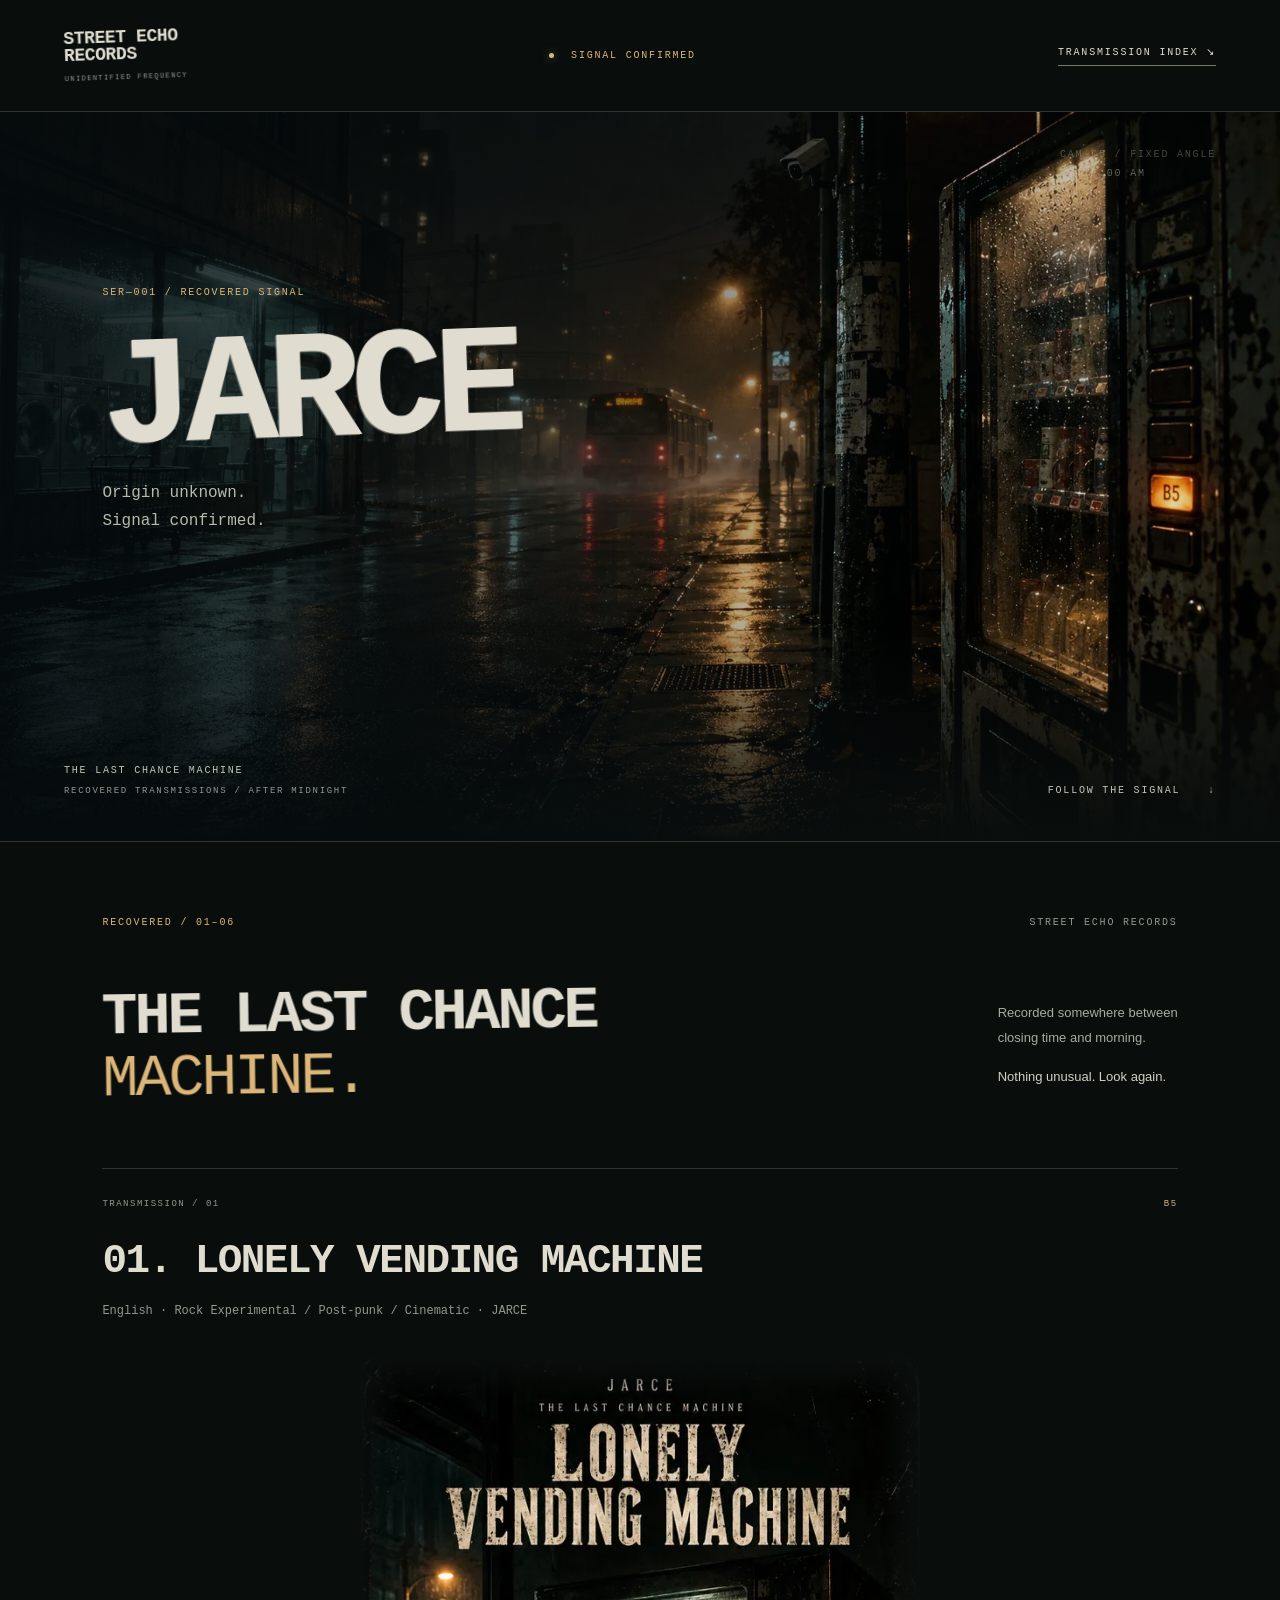
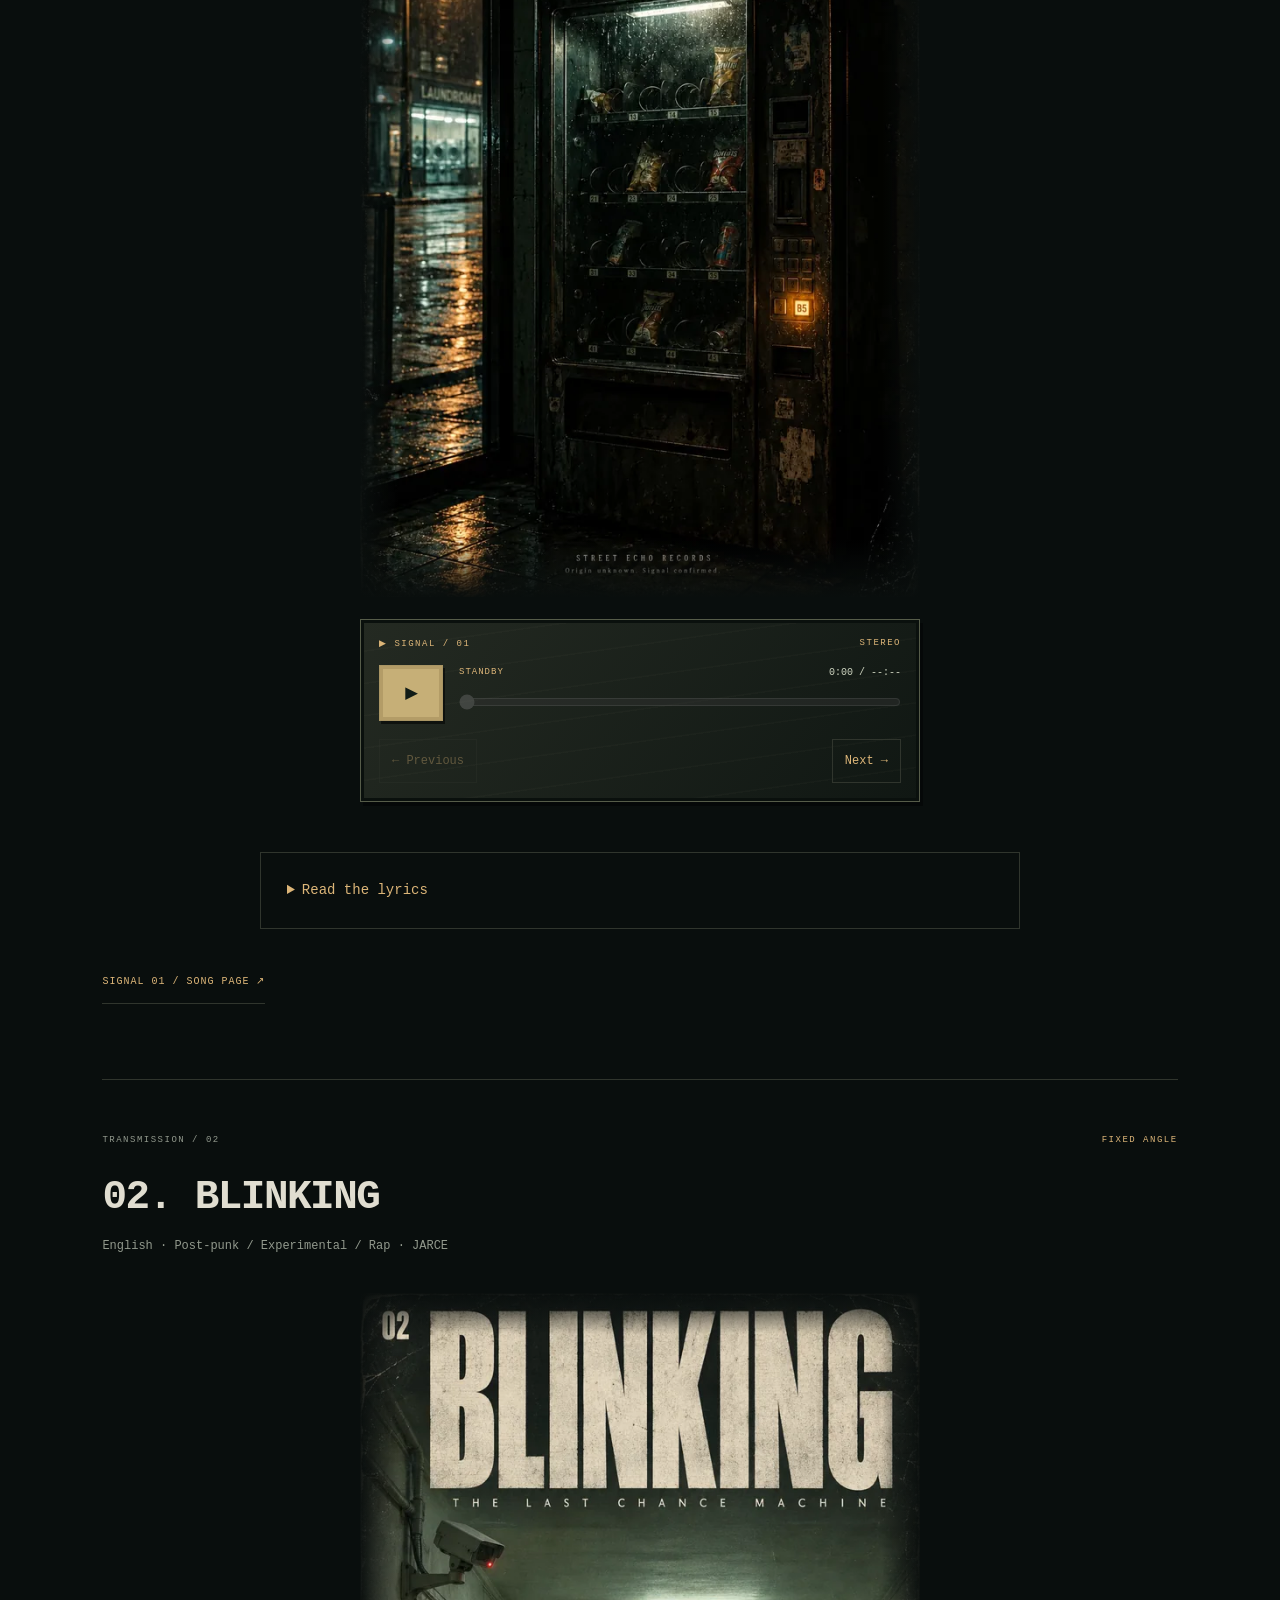
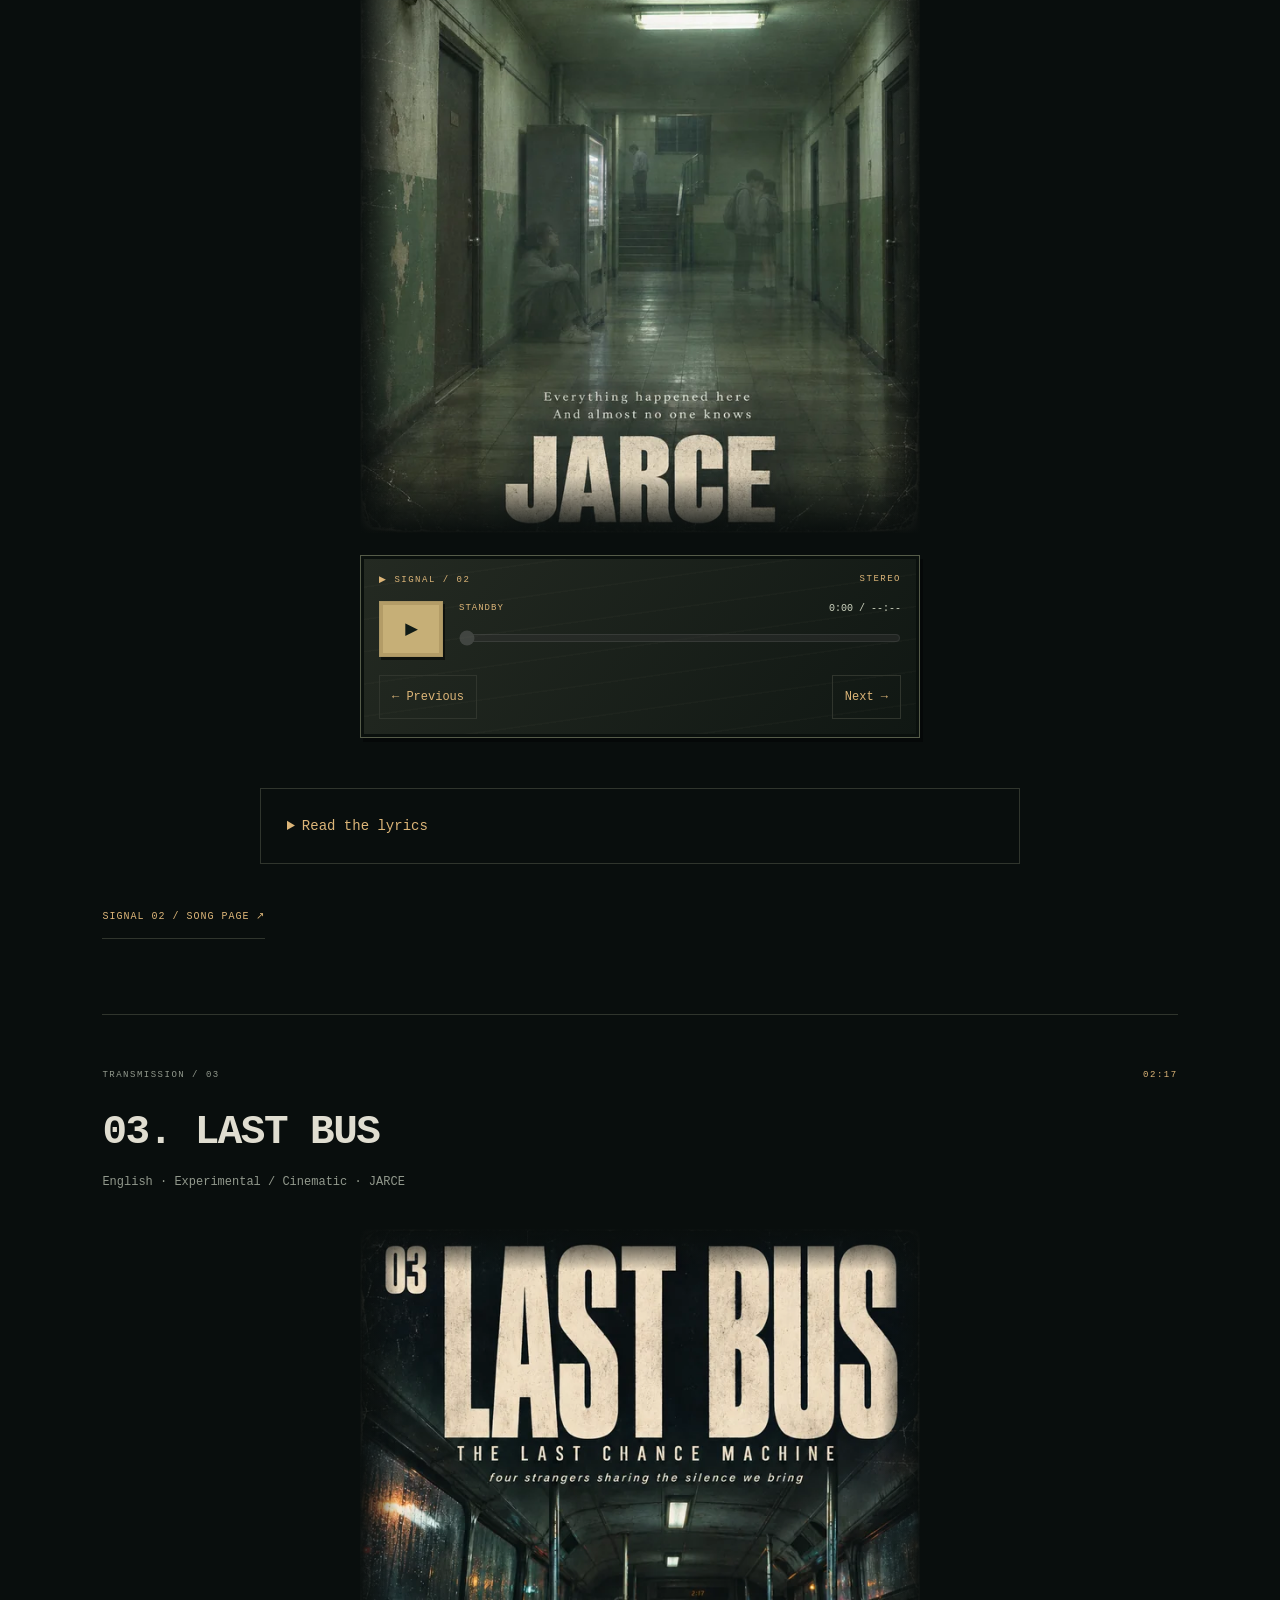
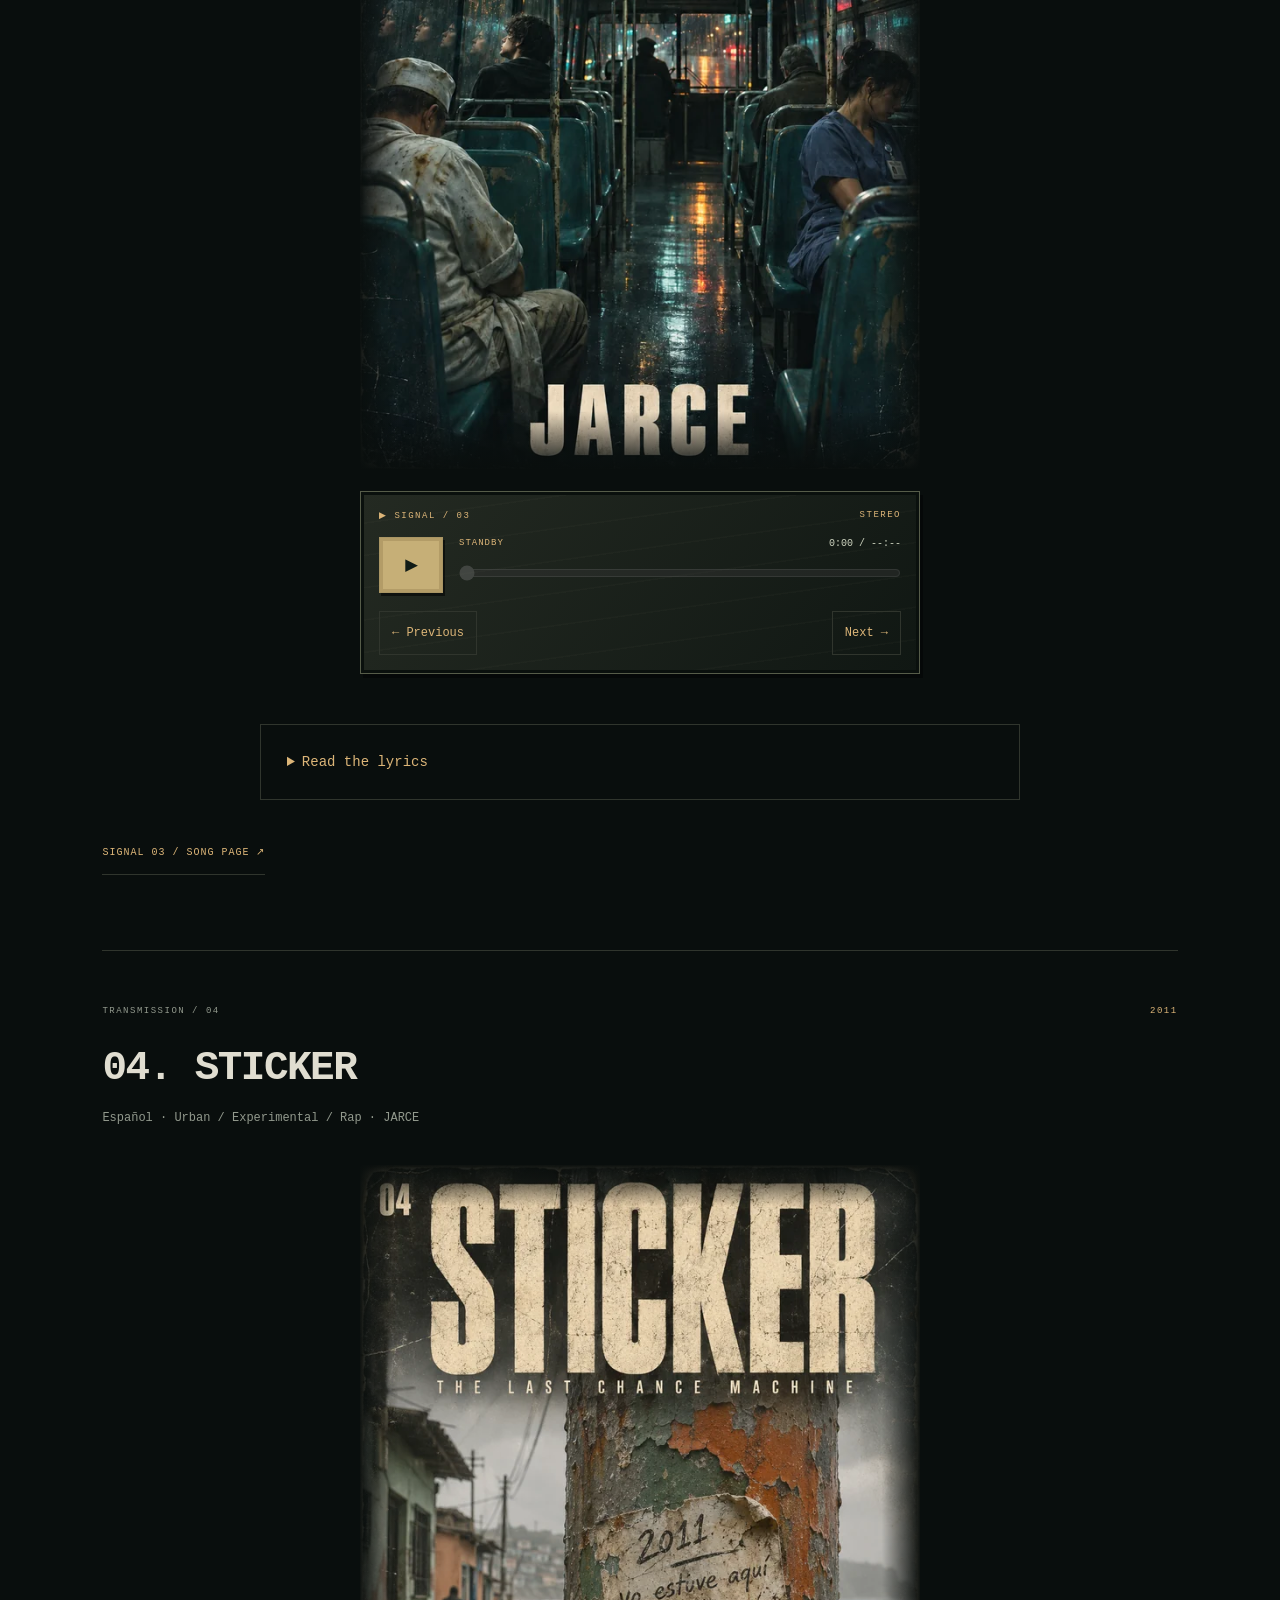
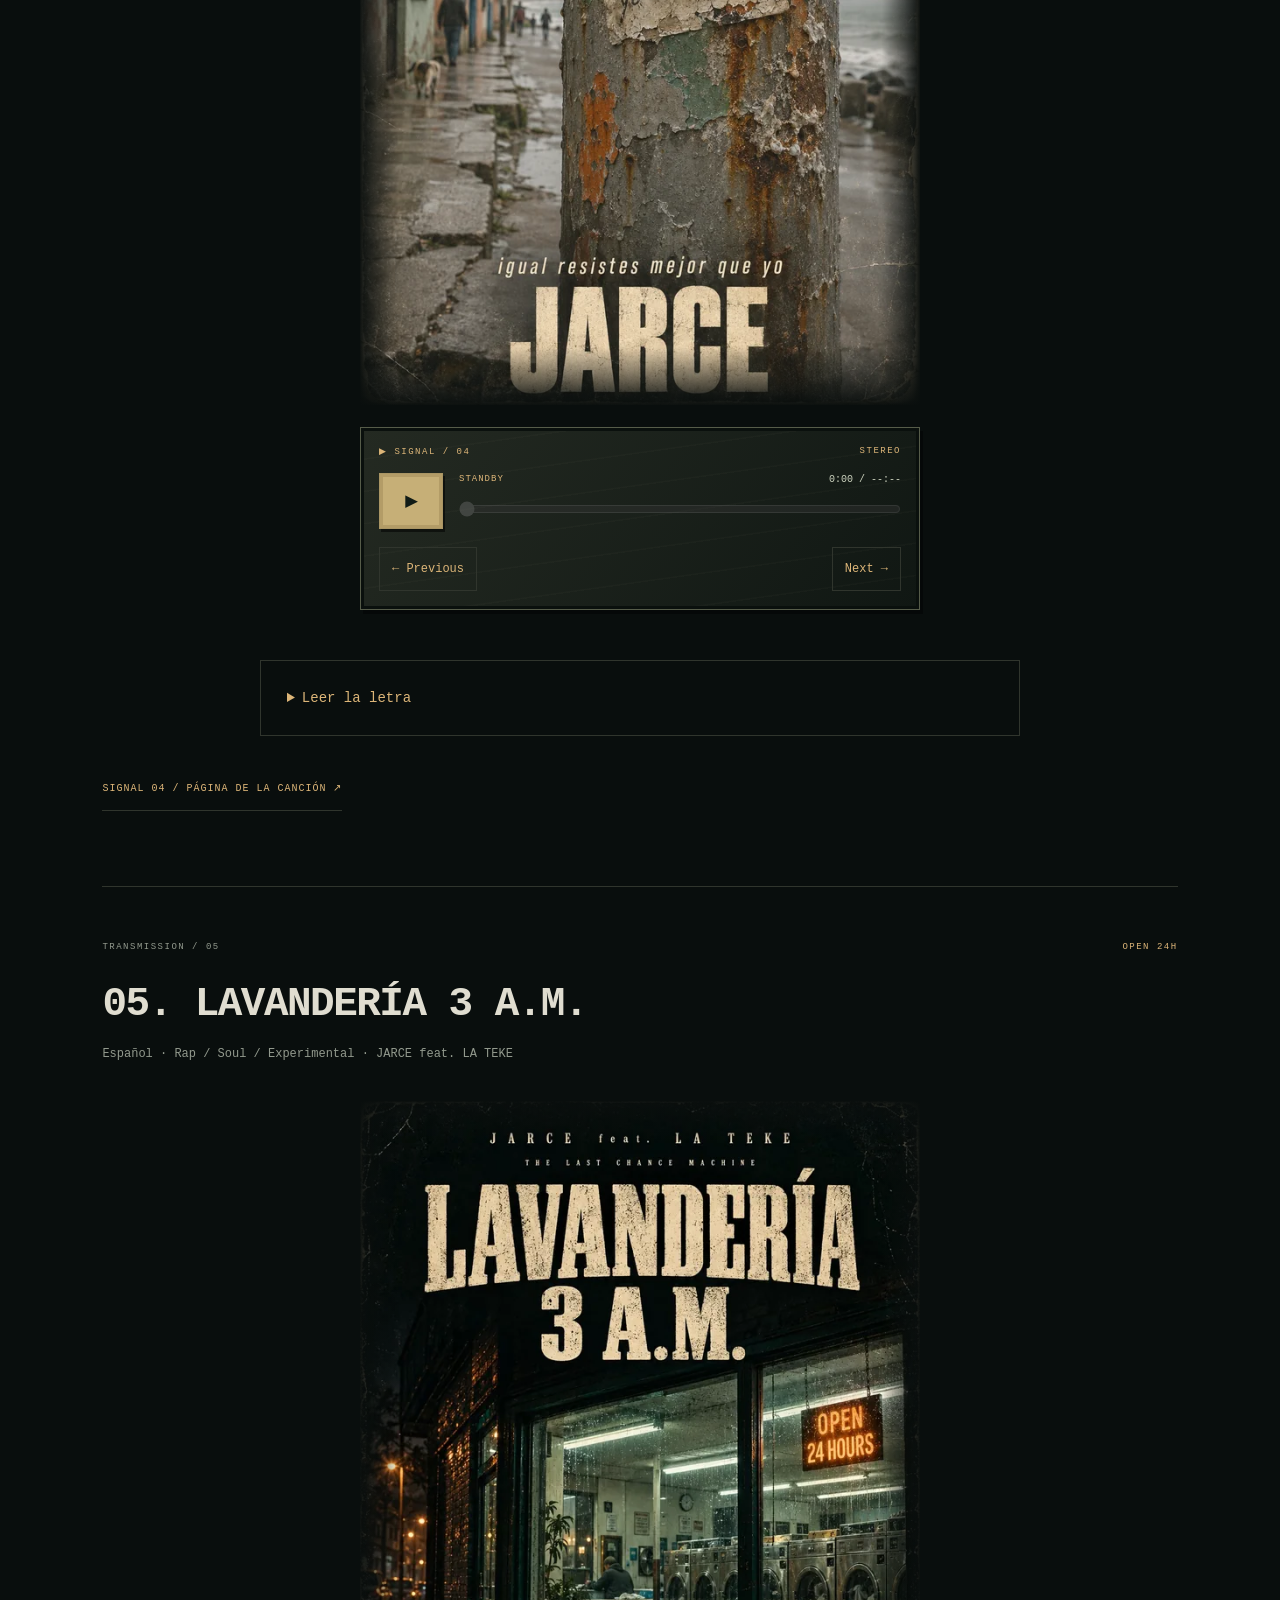
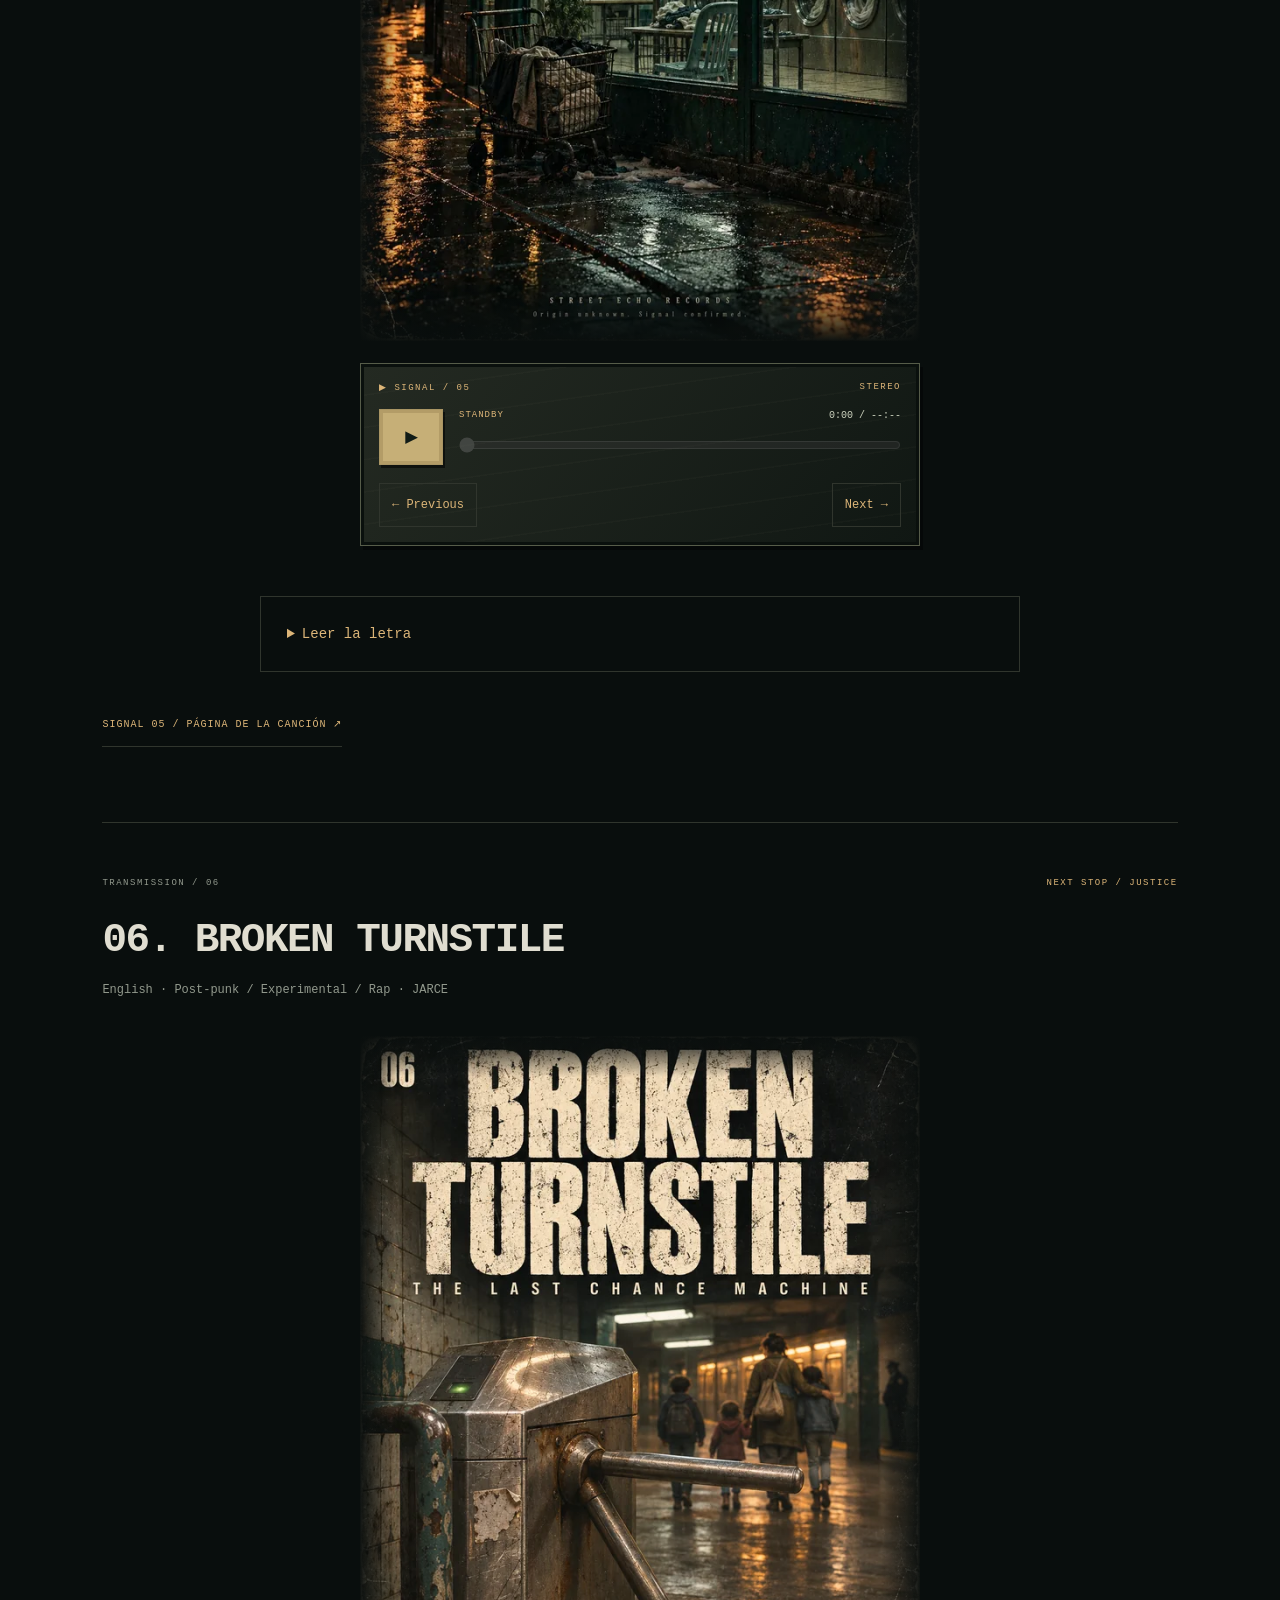
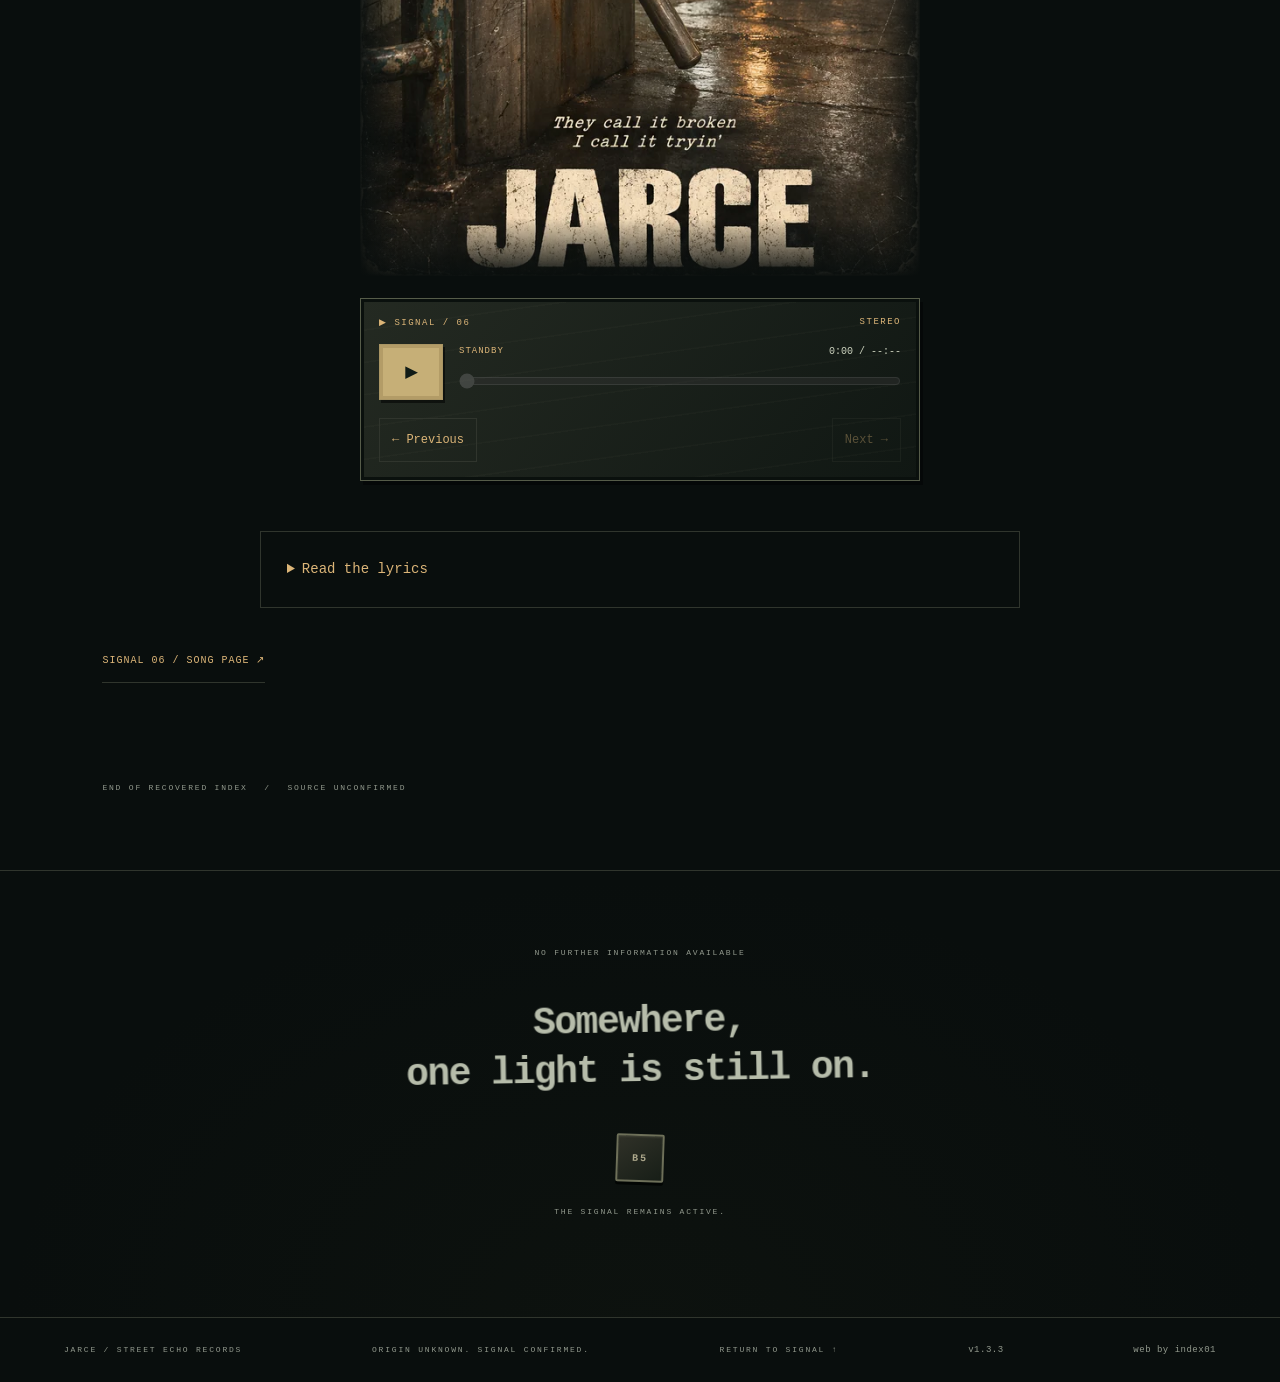
==== commit 8450bf0f: "Animate Lonely Vending Machine artwork during playback" ====
--- a/index.html
+++ b/index.html
@@ -3,7 +3,7 @@
 <head>
 <meta charset="utf-8"><meta name="viewport" content="width=device-width, initial-scale=1">
 <meta name="theme-color" content="#090e0d"><meta name="description" content="Listen to THE LAST CHANCE MACHINE by JARCE: six late-night transmissions in English and Spanish, with original posters and lyrics. Origin unknown.">
-<title>JARCE / Signal confirmed.</title><link rel="preload" as="image" href="/assets/jarce-night-signal.webp" type="image/webp" fetchpriority="high"><link rel="stylesheet" href="/style.css?v=1.3.2"><script src="/signal.js?v=1.3.2" defer></script>
+<title>JARCE / Signal confirmed.</title><link rel="preload" as="image" href="/assets/jarce-night-signal.webp" type="image/webp" fetchpriority="high"><link rel="stylesheet" href="/style.css?v=1.3.3"><script src="/signal.js?v=1.3.3" defer></script>
 
 <link rel="canonical" href="https://jarce.online/">
 <meta property="og:type" content="website">
@@ -24,7 +24,7 @@
 <meta name="twitter:image" content="https://jarce.online/assets/og/home.jpg">
 <meta name="twitter:image:alt" content="JARCE: Origin unknown. Signal confirmed. A rain-soaked street after midnight with a vending machine and B5 lit.">
 <script type="application/ld+json">{"@context":"https://schema.org","@graph":[{"@type":"WebSite","@id":"https://jarce.online/#website","name":"JARCE","url":"https://jarce.online/","inLanguage":["en","es"]},{"@type":"MusicGroup","@id":"https://jarce.online/#jarce","name":"JARCE","url":"https://jarce.online/","description":"Music project with no confirmed public identity."},{"@type":"MusicAlbum","@id":"https://jarce.online/the-last-chance-machine/#album","name":"THE LAST CHANCE MACHINE","url":"https://jarce.online/the-last-chance-machine/","byArtist":{"@id":"https://jarce.online/#jarce"},"image":"https://jarce.online/assets/album-cover.jpg","numTracks":6,"albumProductionType":"https://schema.org/StudioAlbum","track":[{"@id":"https://jarce.online/transmissions/01-lonely-vending-machine/#recording"},{"@id":"https://jarce.online/transmissions/02-blinking/#recording"},{"@id":"https://jarce.online/transmissions/03-last-bus/#recording"},{"@id":"https://jarce.online/transmissions/04-sticker/#recording"},{"@id":"https://jarce.online/transmissions/05-lavanderia-3am/#recording"},{"@id":"https://jarce.online/transmissions/06-broken-turnstile/#recording"}]}]}</script>
-<link rel="manifest" href="/manifest.webmanifest"><link rel="apple-touch-icon" href="/assets/icons/icon-180.png"><meta name="apple-mobile-web-app-capable" content="yes"><meta name="mobile-web-app-capable" content="yes"><meta name="apple-mobile-web-app-title" content="JARCE"><meta name="apple-mobile-web-app-status-bar-style" content="black"><script src="/pwa.js?v=1.3.2" defer></script><link rel="icon" type="image/x-icon" href="/favicon.ico?v=b5"><link rel="icon" type="image/png" sizes="192x192" href="/assets/icons/icon-192.png"></head>
+<link rel="manifest" href="/manifest.webmanifest"><link rel="apple-touch-icon" href="/assets/icons/icon-180.png"><meta name="apple-mobile-web-app-capable" content="yes"><meta name="mobile-web-app-capable" content="yes"><meta name="apple-mobile-web-app-title" content="JARCE"><meta name="apple-mobile-web-app-status-bar-style" content="black"><script src="/pwa.js?v=1.3.3" defer></script><link rel="icon" type="image/x-icon" href="/favicon.ico?v=b5"><link rel="icon" type="image/png" sizes="192x192" href="/assets/icons/icon-192.png"></head>
 <body>
 <svg class="ink-filter" aria-hidden="true" xmlns="http://www.w3.org/2000/svg"><defs><filter id="worn-ink" x="-3%" y="-5%" width="106%" height="110%"><feTurbulence type="fractalNoise" baseFrequency=".55" numOctaves="3" seed="17" result="grain"/><feColorMatrix in="grain" type="luminanceToAlpha"/><feComponentTransfer result="holes"><feFuncA type="discrete" tableValues="0 0 0 0 0 0 0 0 0 1"/></feComponentTransfer><feComposite in="SourceGraphic" in2="holes" operator="out"/></filter></defs></svg>
 <a class="skip" href="#transmissions">Skip to transmissions</a>
@@ -60,6 +60,6 @@
 <section class="stanza"><h4>[Coro - Final]</h4><p>Veinticuatro horas, misma luz, mismo local<br>la lavandería sabe todo, pero nunca va a hablar<br>Aquí se rompen más parejas que en cualquier bar<br>las lágrimas se esconden en ciclo regular<br>Veinticuatro horas, mismo ruido industrial<br>si tú supieras lo que aguanta este lugar<br>Si las lavadoras hablaran, tendrían pa' un rap<br>pero el agua se lo traga y lo deja atrás (yeah)</p></section></section></details><a class="record-link" href="/transmissions/05-lavanderia-3am/">SIGNAL 05 / PÁGINA DE LA CANCIÓN ↗</a></article>
 <article class="transmission" id="06_broken_turnstile" aria-labelledby="track-06"><div class="transmission-meta"><span>TRANSMISSION / 06</span><span>NEXT STOP / JUSTICE</span></div><div class="song-heading"><h3 class="track" id="track-06">06. BROKEN TURNSTILE</h3><p>English · Post-punk / Experimental / Rap · JARCE</p></div><div class="song-layout song-layout--solo"><div class="song-art"><a class="poster-link" href="/assets/06_broken_turnstile.webp" aria-label="View full poster: Broken Turnstile"><img src="/assets/06_broken_turnstile.webp" srcset="/assets/06_broken_turnstile-640.webp 640w, /assets/06_broken_turnstile.webp 1024w" sizes="(max-width: 700px) 88vw, 560px" width="1024" height="1536" loading="lazy" decoding="async" alt="A battered subway turnstile beside a mother and three children walking toward a warmly lit platform."></a><div class="signal-player" data-title="Broken Turnstile"><div class="deck-label"><span>▶ SIGNAL / 06</span><span>STEREO</span></div><audio controls preload="none" aria-label="Broken Turnstile" src="/assets/music/06_broken_turnstile.mp3">Your browser does not support audio. <a href="/assets/music/06_broken_turnstile.mp3">Listen to Broken Turnstile</a>.</audio></div></div></div><details class="inline-lyrics" lang="en"><summary>Read the lyrics</summary><section class="lyrics" aria-label="Broken Turnstile lyrics"><p class="eyebrow">FIELD TRANSCRIPT / 06</p><section class="stanza"><h4>[Intro]</h4><p>[Subway hums, distant announcement crackles]<br>Yeah<br>Next stop<br>Justice</p></section><section class="stanza"><h4>[Verse 1]</h4><p>Same gate<br>Same grind<br>Same scrape of metal every time<br>Token days dead<br>Now it&#x27;s tap or stay behind<br>This one spins sideways<br>Groans like it&#x27;s had enough<br>Sticker half peeled<br>Rust ring, paint scuffed<br>Cop by the corner<br>Hand on the plastic baton<br>Eyes on the pockets<br>Never on what&#x27;s goin&#x27; on<br>Lady with three kids<br>Counts coins, comes up short<br>Holds her breath<br>Holds her bag<br>Holds the whole world<br>Then the bar just<br>gives<br>Like it heard her curse<br>Lets her slip through the teeth<br>Of this iron universe<br>She looks back<br>Half scared, half blessed<br>Turnstile stuck crooked<br>Blinkin&#x27; like &quot;say less&quot;</p></section><section class="stanza"><h4>[Chorus]</h4><p>Broken turnstile<br>Crooked little halo in the grime<br>Gate got a mind of its own<br>Picking who gets home on time<br>They call it busted<br>Say it&#x27;s outta line<br>But it&#x27;s picking out the people<br>That the system leaves behind<br>Broken turnstile<br>Guard dog switchin&#x27; sides<br>If the money builds the border<br>Then the metal lets &#x27;em glide<br>They call it broken<br>I call it tryin&#x27;<br>A little steel spine<br>In a city built on fines (yeah)</p></section><section class="stanza"><h4>[Verse 2]</h4><p>Dude with the briefcase<br>Day pass, paid up<br>Shoulder checks the bar<br>Thing locks, stays stuck<br>He curses at the clerk<br>Flashes gold on his wrist<br>Behind him, teen with a backpack<br>Hands stuffed in his fist<br>Stomach so empty<br>You can hear it in his walk<br>He&#x27;s countin&#x27; every crack<br>Every cop, every clock<br>He leans on the handle<br>Expectin&#x27; it to freeze<br>Instead the bar bows down<br>Like &quot;go on, please&quot;<br>Security camera blinks<br>Lens crusted with dust<br>It seen too much math<br>That don&#x27;t add up to trust<br>Man in a suit late<br>Pounds metal, shouts rage<br>Kid&#x27;s already on the platform<br>Ghost in the gauge<br>Old head on the bench<br>Sees it all, starts to grin<br>Says, &quot;Even broken tools<br>Sometimes choose who they let in&quot;<br>And the turnstile squeaks<br>Like it&#x27;s holdin&#x27; in a laugh<br>Every dent, every jam<br>A quiet paragraph</p></section><section class="stanza"><h4>[Chorus]</h4><p>Broken turnstile<br>Crooked little halo in the grime<br>Gate got a mind of its own<br>Picking who gets home on time<br>They call it busted<br>Say it&#x27;s outta line<br>But it&#x27;s picking out the people<br>That the system leaves behind<br>Broken turnstile<br>Guard dog switchin&#x27; sides<br>If the money builds the border<br>Then the metal lets &#x27;em glide<br>They call it broken<br>I call it tryin&#x27;<br>A little steel spine<br>In a city built on fines (yeah, yeah)</p></section><section class="stanza"><h4>[Bridge]</h4><p>How many doors<br>Got a price on the frame<br>How many rides<br>Treat a life like a game<br>If you can&#x27;t swipe<br>You can&#x27;t work, can&#x27;t eat<br>Whole paycheck<br>Balancin&#x27; on a beep<br>But this one bar<br>Of rust and steel<br>Started failin&#x27; the rules<br>So it could honor the real<br>Malfunction?<br>Maybe<br>Mercy?<br>Kinda<br>Cold city heart<br>With a warm little timer</p></section><section class="stanza"><h4>[Chorus - Final]</h4><p>Broken turnstile<br>Crooked little halo in the grime<br>Gate got a mind of its own<br>Picking who gets home on time<br>They call it busted<br>Say it&#x27;s outta line<br>But it&#x27;s picking out the people<br>That the system leaves behind<br>Broken turnstile<br>Guard dog switchin&#x27; sides<br>If the money builds the border<br>Then the metal lets &#x27;em glide<br>They call it broken<br>I call it tryin&#x27;<br>A little steel spine<br>In a city built on fines</p></section><section class="stanza"><h4>[Outro]</h4><p>[Train doors chime, track rumble swells]<br>Last swipe<br>Last ride<br>Metal keeps takin&#x27; our side<br>If the rich man&#x27;s gate stays closed<br>Let the broken one decide</p></section></section></details><a class="record-link" href="/transmissions/06-broken-turnstile/">SIGNAL 06 / SONG PAGE ↗</a></article></div><p class="archive-note">END OF RECOVERED INDEX <span> / </span> SOURCE UNCONFIRMED</p></section>
 <section class="residue" aria-label="Residual signal"><span class="eyebrow">NO FURTHER INFORMATION AVAILABLE</span><p>Somewhere,<br>one light is still on.</p><button id="b5" aria-pressed="false" aria-label="B5 illumination" aria-controls="response">B5</button><p id="response" role="status">THE SIGNAL REMAINS ACTIVE.</p></section>
-</main><footer><span>JARCE / STREET ECHO RECORDS</span><span>ORIGIN UNKNOWN. SIGNAL CONFIRMED.</span><a href="#">RETURN TO SIGNAL ↑</a><span class="site-version" style="font-size:9px;letter-spacing:.5px;white-space:nowrap">v1.3.2</span><a class="web-credit" href="https://index01.net" style="font-size:9px;letter-spacing:.5px;white-space:nowrap">web by index01</a><button id="install-app" type="button" hidden style="font:inherit;color:var(--amber);background:transparent;border:1px solid var(--line);padding:8px;cursor:pointer">INSTALL JARCE ↓</button></footer>
+</main><footer><span>JARCE / STREET ECHO RECORDS</span><span>ORIGIN UNKNOWN. SIGNAL CONFIRMED.</span><a href="#">RETURN TO SIGNAL ↑</a><span class="site-version" style="font-size:9px;letter-spacing:.5px;white-space:nowrap">v1.3.3</span><a class="web-credit" href="https://index01.net" style="font-size:9px;letter-spacing:.5px;white-space:nowrap">web by index01</a><button id="install-app" type="button" hidden style="font:inherit;color:var(--amber);background:transparent;border:1px solid var(--line);padding:8px;cursor:pointer">INSTALL JARCE ↓</button></footer>
 </body></html>
 
--- a/style.css
+++ b/style.css
@@ -123,3 +123,5 @@
 .track-controls{display:flex;justify-content:space-between;gap:16px;flex-wrap:wrap;margin-top:18px}.track-controls a,.track-controls button{font:12px/1.5 monospace;color:var(--amber);background:transparent;border:1px solid var(--line);padding:12px;cursor:pointer}.track-controls button:disabled{opacity:.35;cursor:default}
 
 .inline-lyrics{max-width:760px;margin:20px auto;padding:18px;border:1px solid var(--line)}.inline-lyrics summary{cursor:pointer;color:var(--amber);font:14px/1.6 monospace;padding:8px}.inline-lyrics .lyrics{margin-top:24px}.inline-lyrics summary:focus-visible{outline:2px solid var(--amber);outline-offset:4px}.stanza h4{font:10px monospace;letter-spacing:1.5px;color:var(--amber);margin:0 0 13px}
+
+.motion-poster{position:absolute;inset:0;width:100%;height:100%;object-fit:contain;opacity:0;pointer-events:none}.motion-visible .motion-poster{opacity:1}
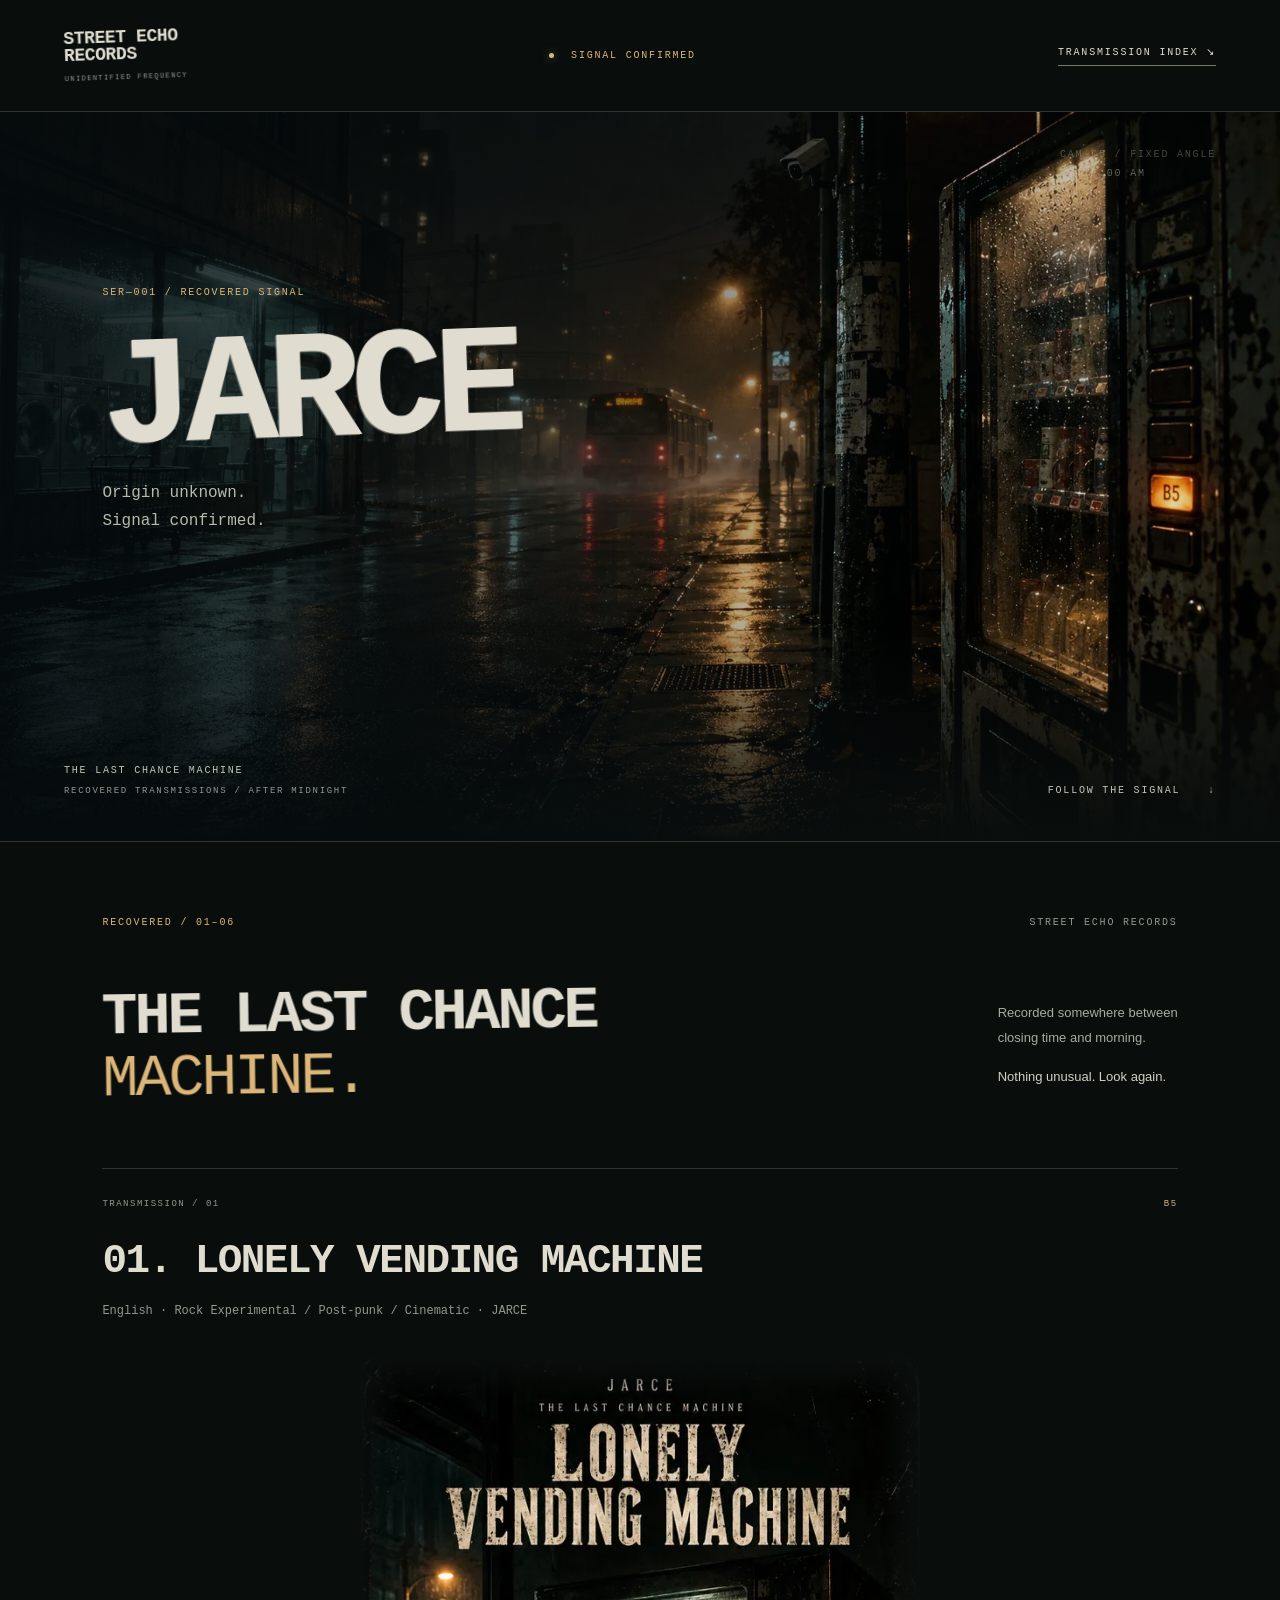
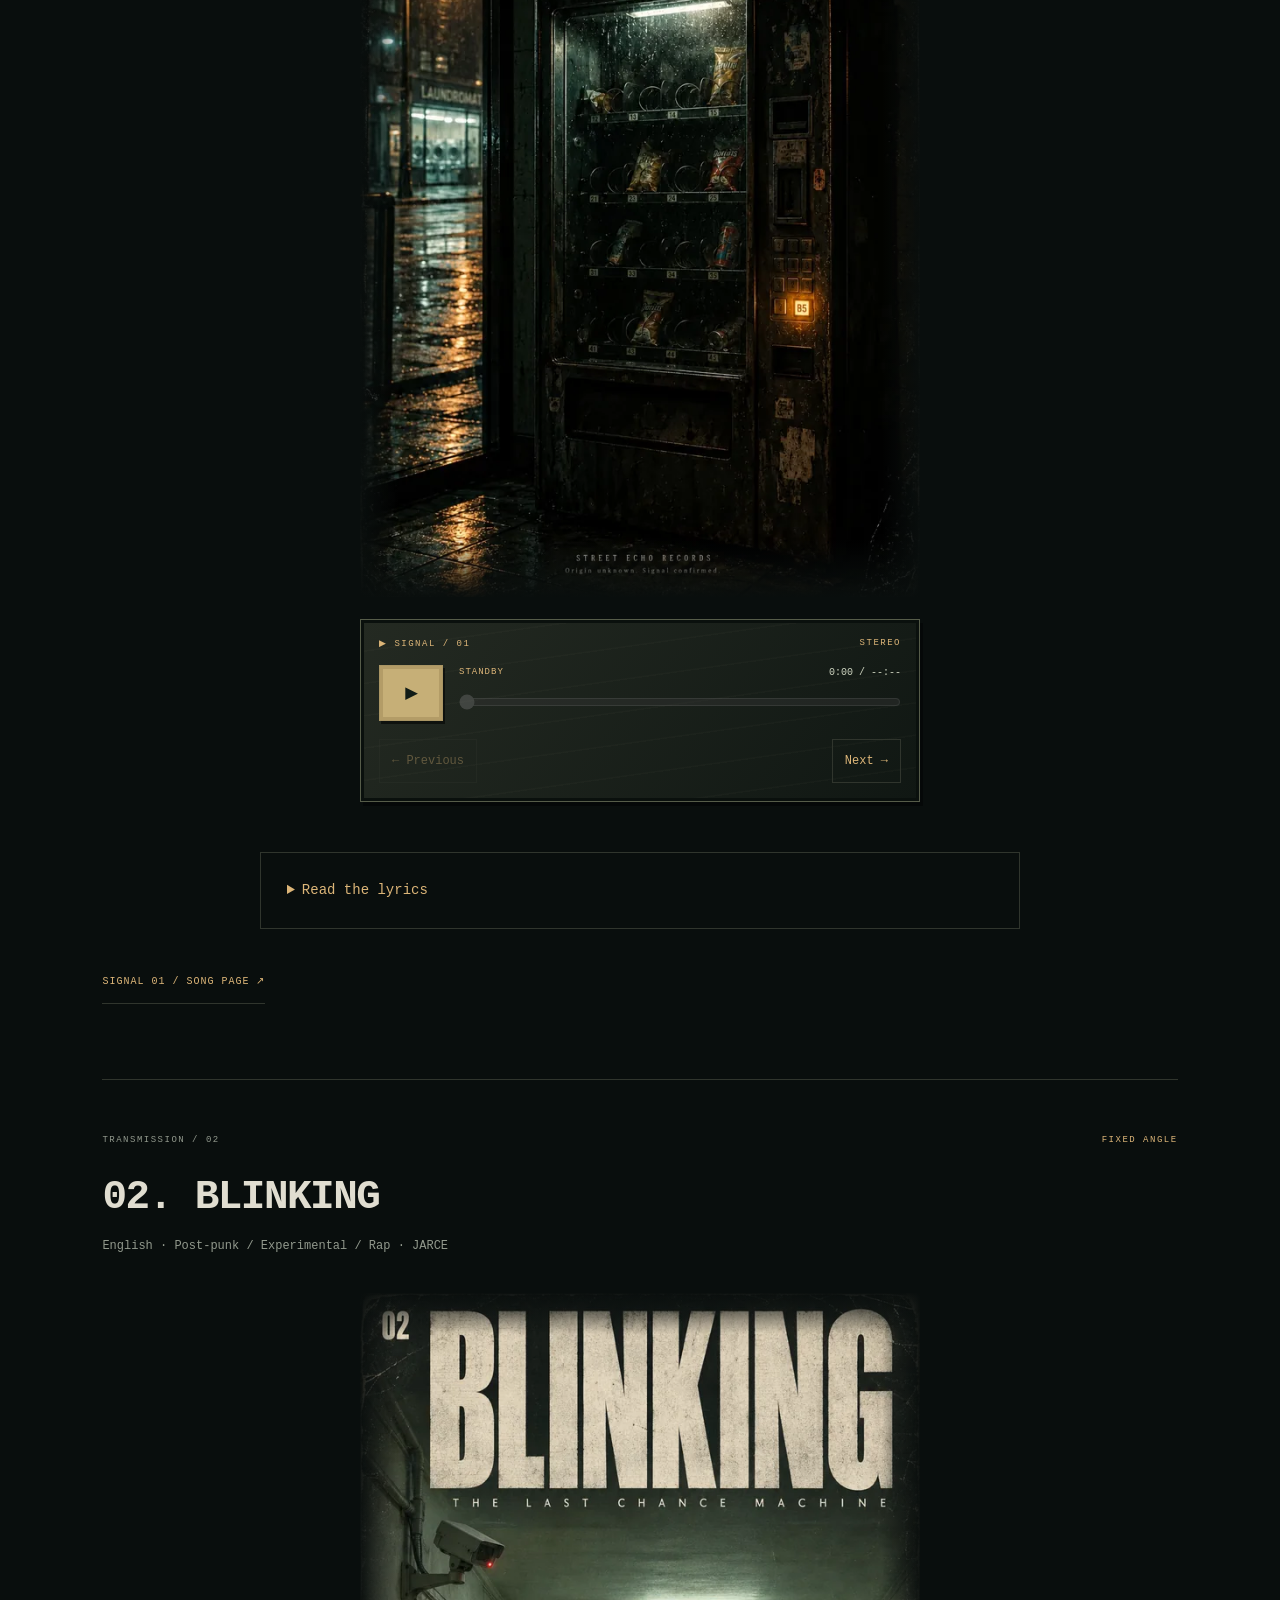
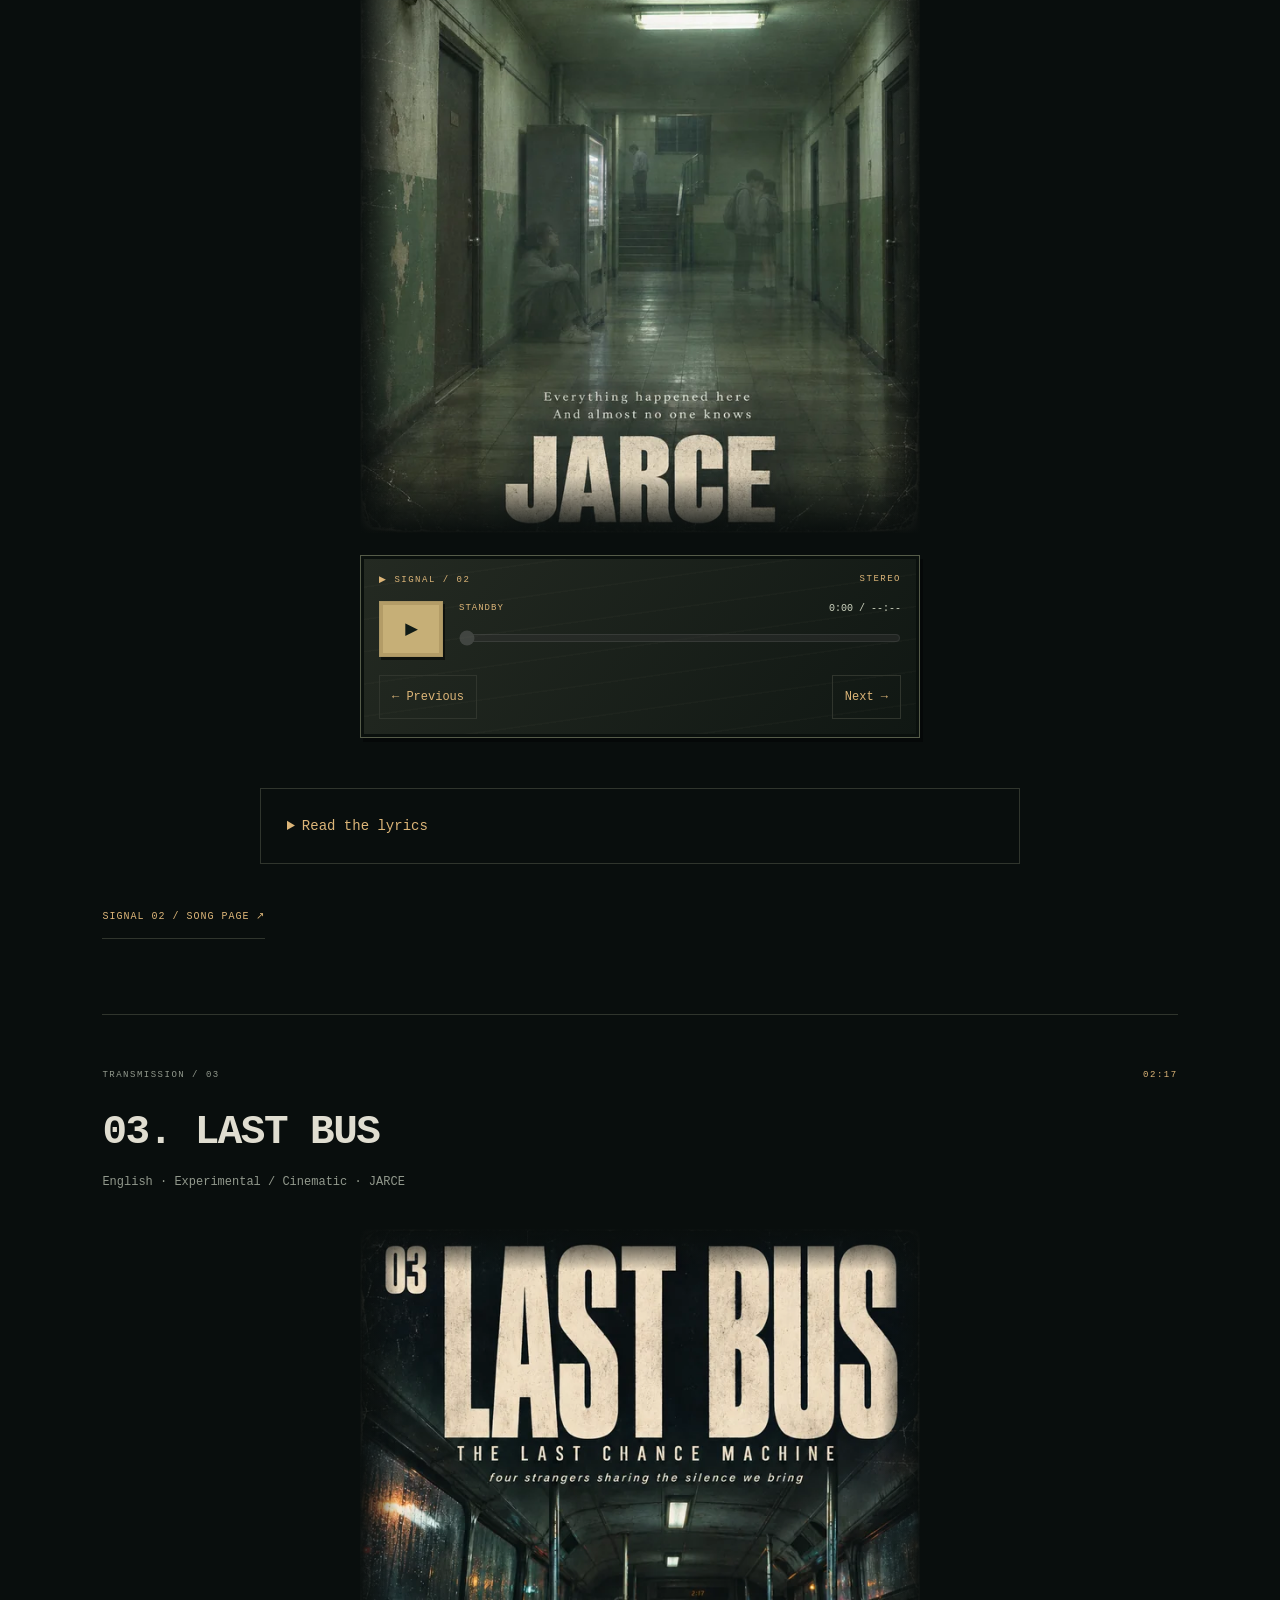
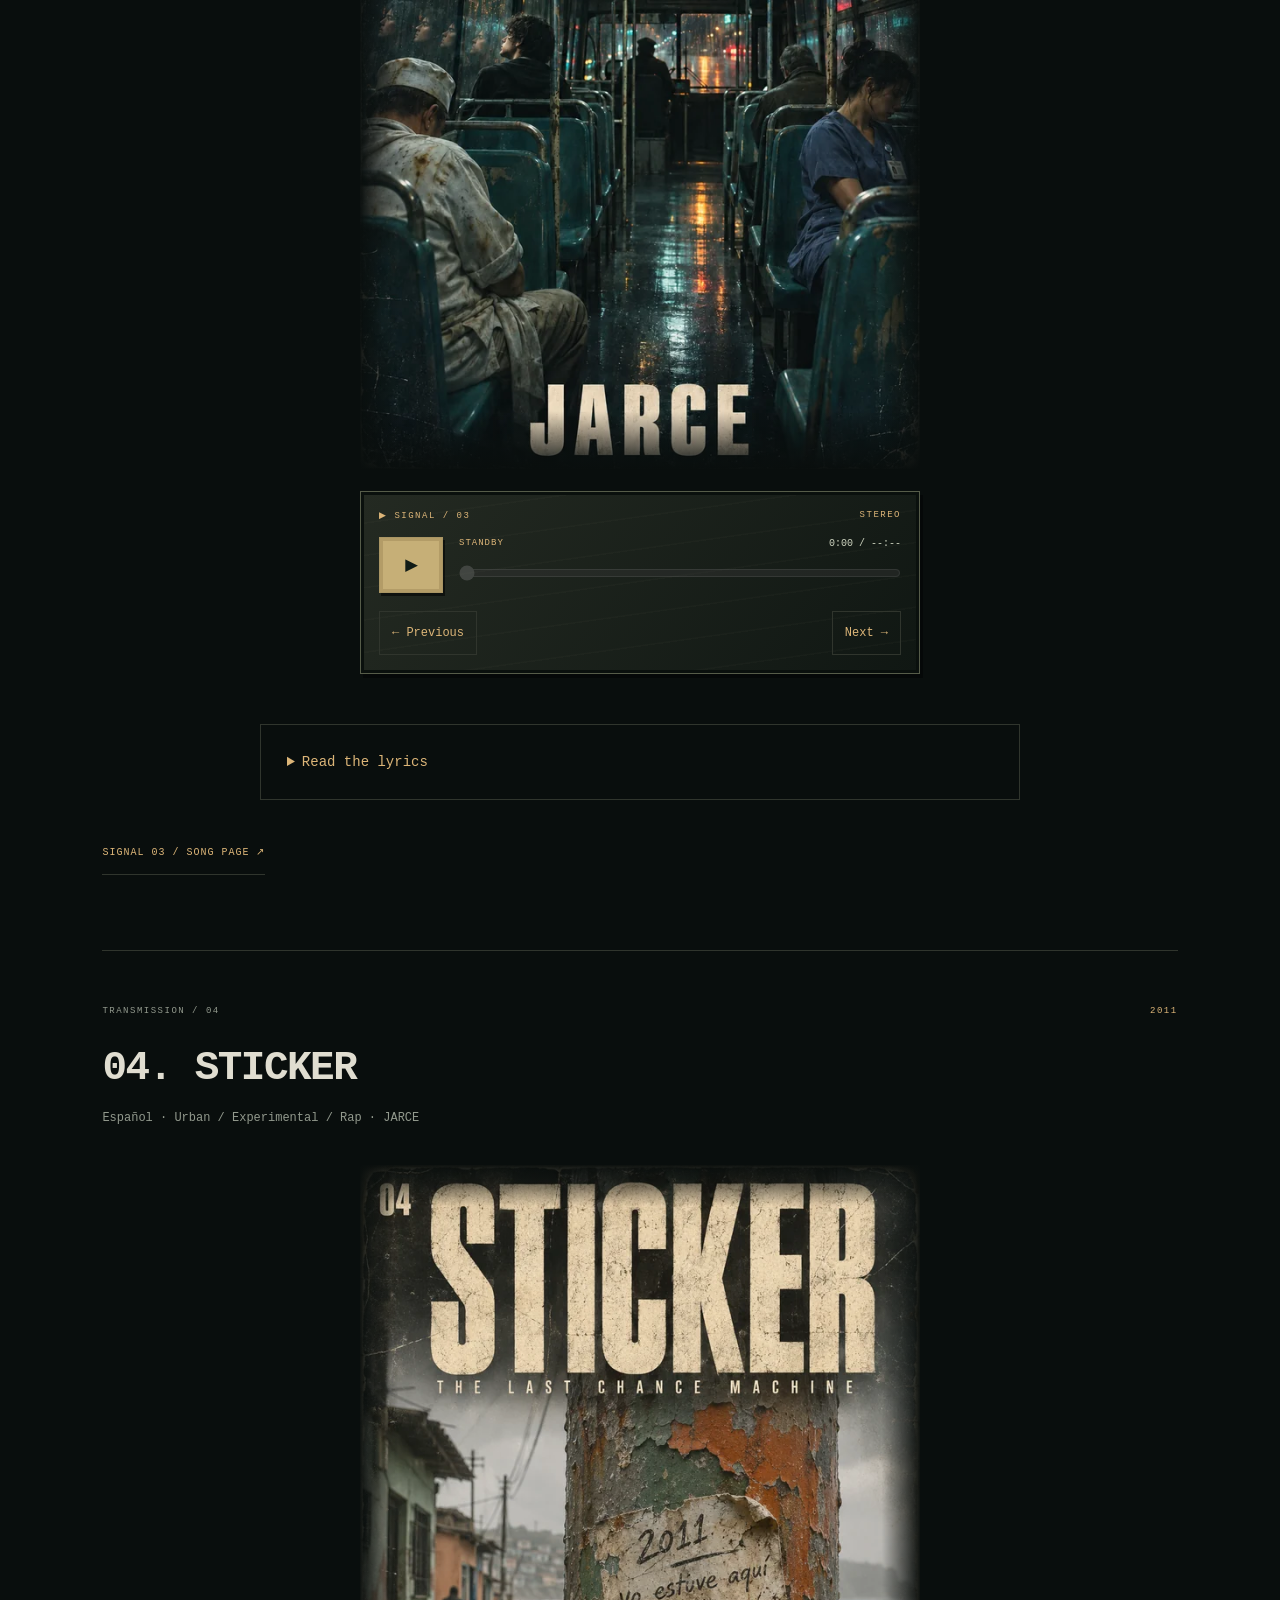
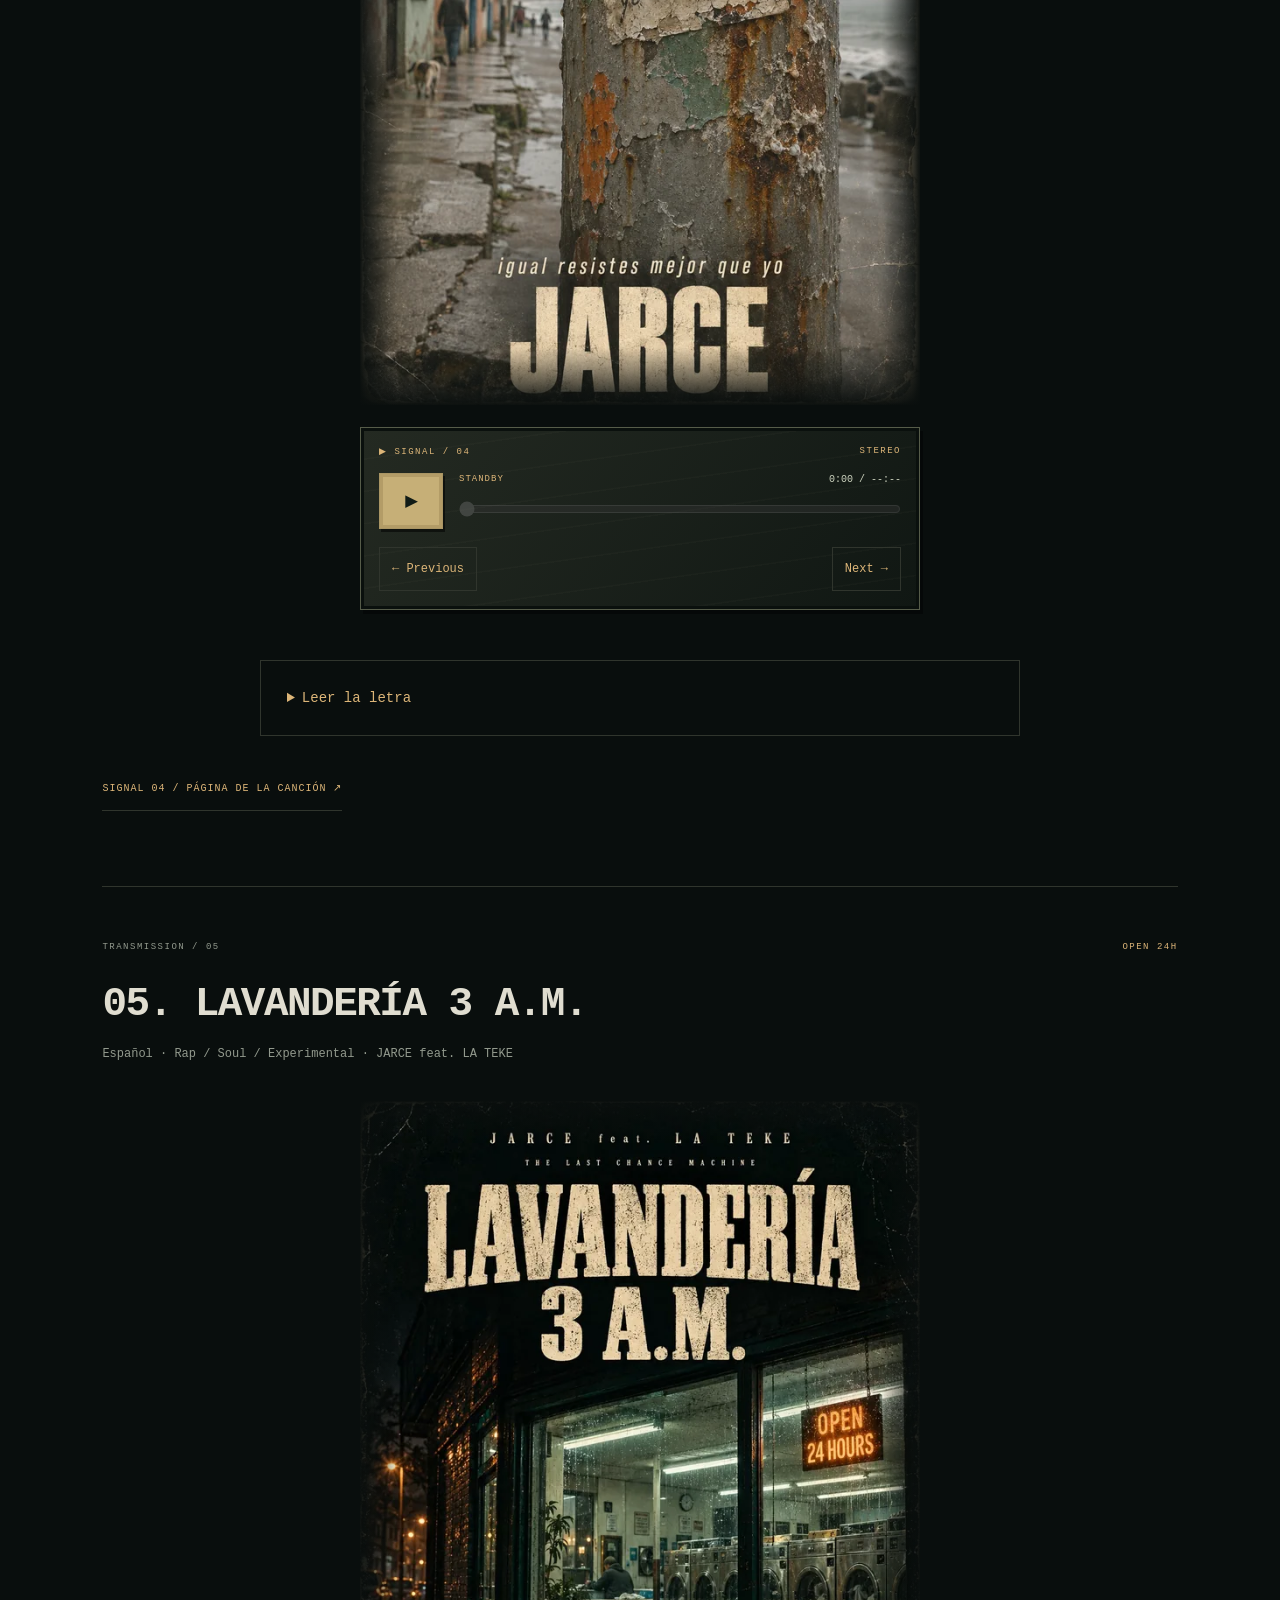
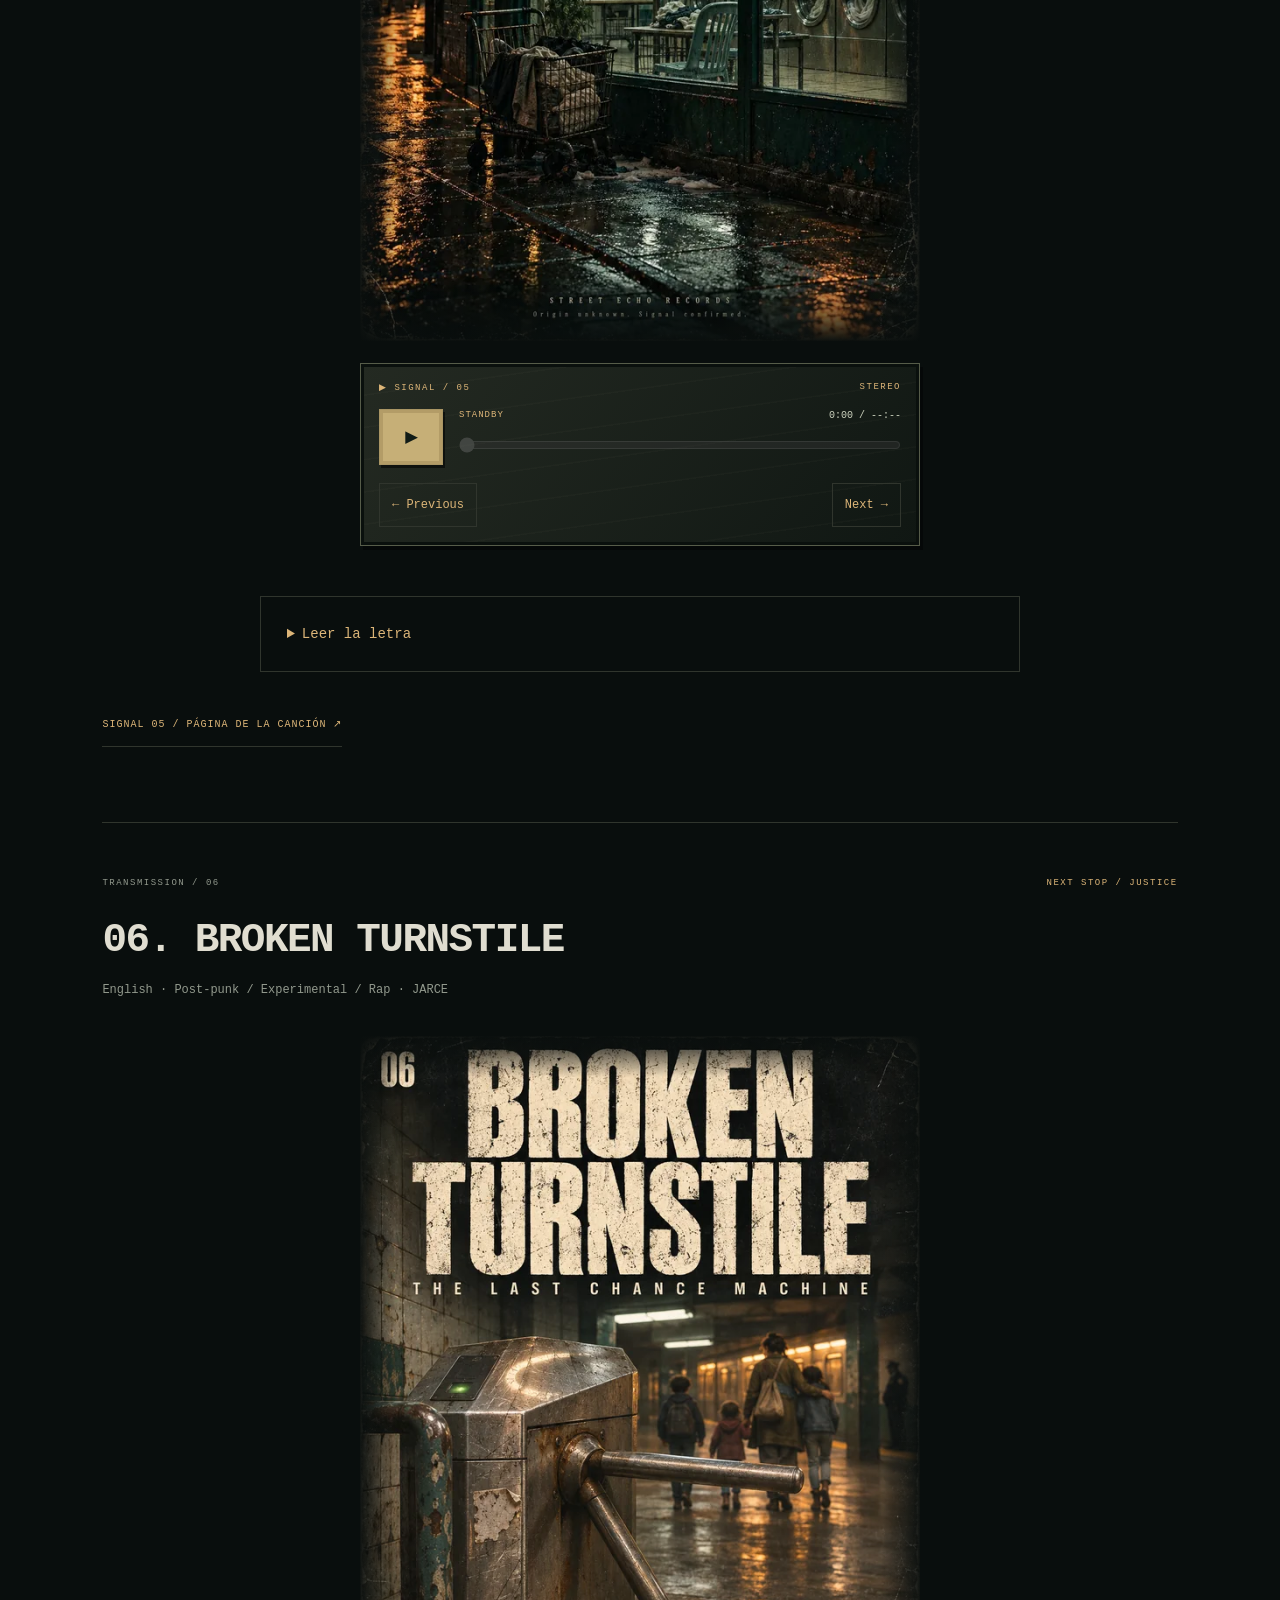
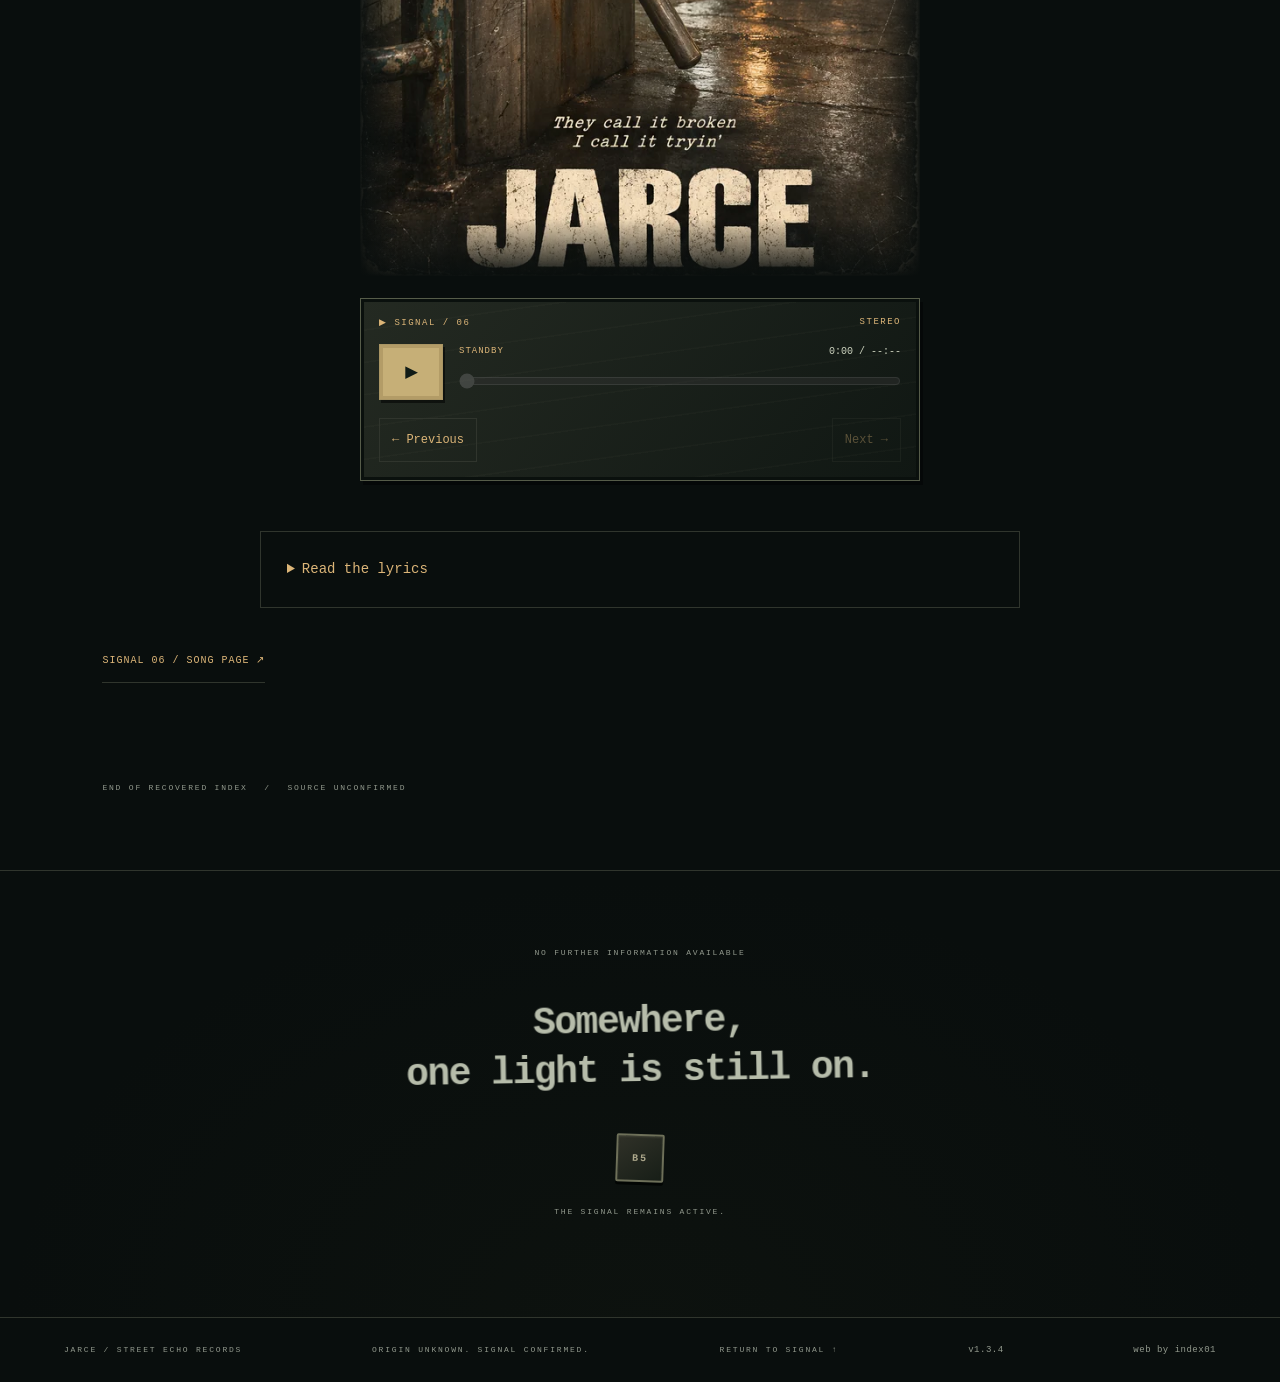
==== commit 08758aee: "Restore original poster immediately when playback pauses" ====
--- a/index.html
+++ b/index.html
@@ -3,7 +3,7 @@
 <head>
 <meta charset="utf-8"><meta name="viewport" content="width=device-width, initial-scale=1">
 <meta name="theme-color" content="#090e0d"><meta name="description" content="Listen to THE LAST CHANCE MACHINE by JARCE: six late-night transmissions in English and Spanish, with original posters and lyrics. Origin unknown.">
-<title>JARCE / Signal confirmed.</title><link rel="preload" as="image" href="/assets/jarce-night-signal.webp" type="image/webp" fetchpriority="high"><link rel="stylesheet" href="/style.css?v=1.3.3"><script src="/signal.js?v=1.3.3" defer></script>
+<title>JARCE / Signal confirmed.</title><link rel="preload" as="image" href="/assets/jarce-night-signal.webp" type="image/webp" fetchpriority="high"><link rel="stylesheet" href="/style.css?v=1.3.4"><script src="/signal.js?v=1.3.4" defer></script>
 
 <link rel="canonical" href="https://jarce.online/">
 <meta property="og:type" content="website">
@@ -24,7 +24,7 @@
 <meta name="twitter:image" content="https://jarce.online/assets/og/home.jpg">
 <meta name="twitter:image:alt" content="JARCE: Origin unknown. Signal confirmed. A rain-soaked street after midnight with a vending machine and B5 lit.">
 <script type="application/ld+json">{"@context":"https://schema.org","@graph":[{"@type":"WebSite","@id":"https://jarce.online/#website","name":"JARCE","url":"https://jarce.online/","inLanguage":["en","es"]},{"@type":"MusicGroup","@id":"https://jarce.online/#jarce","name":"JARCE","url":"https://jarce.online/","description":"Music project with no confirmed public identity."},{"@type":"MusicAlbum","@id":"https://jarce.online/the-last-chance-machine/#album","name":"THE LAST CHANCE MACHINE","url":"https://jarce.online/the-last-chance-machine/","byArtist":{"@id":"https://jarce.online/#jarce"},"image":"https://jarce.online/assets/album-cover.jpg","numTracks":6,"albumProductionType":"https://schema.org/StudioAlbum","track":[{"@id":"https://jarce.online/transmissions/01-lonely-vending-machine/#recording"},{"@id":"https://jarce.online/transmissions/02-blinking/#recording"},{"@id":"https://jarce.online/transmissions/03-last-bus/#recording"},{"@id":"https://jarce.online/transmissions/04-sticker/#recording"},{"@id":"https://jarce.online/transmissions/05-lavanderia-3am/#recording"},{"@id":"https://jarce.online/transmissions/06-broken-turnstile/#recording"}]}]}</script>
-<link rel="manifest" href="/manifest.webmanifest"><link rel="apple-touch-icon" href="/assets/icons/icon-180.png"><meta name="apple-mobile-web-app-capable" content="yes"><meta name="mobile-web-app-capable" content="yes"><meta name="apple-mobile-web-app-title" content="JARCE"><meta name="apple-mobile-web-app-status-bar-style" content="black"><script src="/pwa.js?v=1.3.3" defer></script><link rel="icon" type="image/x-icon" href="/favicon.ico?v=b5"><link rel="icon" type="image/png" sizes="192x192" href="/assets/icons/icon-192.png"></head>
+<link rel="manifest" href="/manifest.webmanifest"><link rel="apple-touch-icon" href="/assets/icons/icon-180.png"><meta name="apple-mobile-web-app-capable" content="yes"><meta name="mobile-web-app-capable" content="yes"><meta name="apple-mobile-web-app-title" content="JARCE"><meta name="apple-mobile-web-app-status-bar-style" content="black"><script src="/pwa.js?v=1.3.4" defer></script><link rel="icon" type="image/x-icon" href="/favicon.ico?v=b5"><link rel="icon" type="image/png" sizes="192x192" href="/assets/icons/icon-192.png"></head>
 <body>
 <svg class="ink-filter" aria-hidden="true" xmlns="http://www.w3.org/2000/svg"><defs><filter id="worn-ink" x="-3%" y="-5%" width="106%" height="110%"><feTurbulence type="fractalNoise" baseFrequency=".55" numOctaves="3" seed="17" result="grain"/><feColorMatrix in="grain" type="luminanceToAlpha"/><feComponentTransfer result="holes"><feFuncA type="discrete" tableValues="0 0 0 0 0 0 0 0 0 1"/></feComponentTransfer><feComposite in="SourceGraphic" in2="holes" operator="out"/></filter></defs></svg>
 <a class="skip" href="#transmissions">Skip to transmissions</a>
@@ -60,6 +60,6 @@
 <section class="stanza"><h4>[Coro - Final]</h4><p>Veinticuatro horas, misma luz, mismo local<br>la lavandería sabe todo, pero nunca va a hablar<br>Aquí se rompen más parejas que en cualquier bar<br>las lágrimas se esconden en ciclo regular<br>Veinticuatro horas, mismo ruido industrial<br>si tú supieras lo que aguanta este lugar<br>Si las lavadoras hablaran, tendrían pa' un rap<br>pero el agua se lo traga y lo deja atrás (yeah)</p></section></section></details><a class="record-link" href="/transmissions/05-lavanderia-3am/">SIGNAL 05 / PÁGINA DE LA CANCIÓN ↗</a></article>
 <article class="transmission" id="06_broken_turnstile" aria-labelledby="track-06"><div class="transmission-meta"><span>TRANSMISSION / 06</span><span>NEXT STOP / JUSTICE</span></div><div class="song-heading"><h3 class="track" id="track-06">06. BROKEN TURNSTILE</h3><p>English · Post-punk / Experimental / Rap · JARCE</p></div><div class="song-layout song-layout--solo"><div class="song-art"><a class="poster-link" href="/assets/06_broken_turnstile.webp" aria-label="View full poster: Broken Turnstile"><img src="/assets/06_broken_turnstile.webp" srcset="/assets/06_broken_turnstile-640.webp 640w, /assets/06_broken_turnstile.webp 1024w" sizes="(max-width: 700px) 88vw, 560px" width="1024" height="1536" loading="lazy" decoding="async" alt="A battered subway turnstile beside a mother and three children walking toward a warmly lit platform."></a><div class="signal-player" data-title="Broken Turnstile"><div class="deck-label"><span>▶ SIGNAL / 06</span><span>STEREO</span></div><audio controls preload="none" aria-label="Broken Turnstile" src="/assets/music/06_broken_turnstile.mp3">Your browser does not support audio. <a href="/assets/music/06_broken_turnstile.mp3">Listen to Broken Turnstile</a>.</audio></div></div></div><details class="inline-lyrics" lang="en"><summary>Read the lyrics</summary><section class="lyrics" aria-label="Broken Turnstile lyrics"><p class="eyebrow">FIELD TRANSCRIPT / 06</p><section class="stanza"><h4>[Intro]</h4><p>[Subway hums, distant announcement crackles]<br>Yeah<br>Next stop<br>Justice</p></section><section class="stanza"><h4>[Verse 1]</h4><p>Same gate<br>Same grind<br>Same scrape of metal every time<br>Token days dead<br>Now it&#x27;s tap or stay behind<br>This one spins sideways<br>Groans like it&#x27;s had enough<br>Sticker half peeled<br>Rust ring, paint scuffed<br>Cop by the corner<br>Hand on the plastic baton<br>Eyes on the pockets<br>Never on what&#x27;s goin&#x27; on<br>Lady with three kids<br>Counts coins, comes up short<br>Holds her breath<br>Holds her bag<br>Holds the whole world<br>Then the bar just<br>gives<br>Like it heard her curse<br>Lets her slip through the teeth<br>Of this iron universe<br>She looks back<br>Half scared, half blessed<br>Turnstile stuck crooked<br>Blinkin&#x27; like &quot;say less&quot;</p></section><section class="stanza"><h4>[Chorus]</h4><p>Broken turnstile<br>Crooked little halo in the grime<br>Gate got a mind of its own<br>Picking who gets home on time<br>They call it busted<br>Say it&#x27;s outta line<br>But it&#x27;s picking out the people<br>That the system leaves behind<br>Broken turnstile<br>Guard dog switchin&#x27; sides<br>If the money builds the border<br>Then the metal lets &#x27;em glide<br>They call it broken<br>I call it tryin&#x27;<br>A little steel spine<br>In a city built on fines (yeah)</p></section><section class="stanza"><h4>[Verse 2]</h4><p>Dude with the briefcase<br>Day pass, paid up<br>Shoulder checks the bar<br>Thing locks, stays stuck<br>He curses at the clerk<br>Flashes gold on his wrist<br>Behind him, teen with a backpack<br>Hands stuffed in his fist<br>Stomach so empty<br>You can hear it in his walk<br>He&#x27;s countin&#x27; every crack<br>Every cop, every clock<br>He leans on the handle<br>Expectin&#x27; it to freeze<br>Instead the bar bows down<br>Like &quot;go on, please&quot;<br>Security camera blinks<br>Lens crusted with dust<br>It seen too much math<br>That don&#x27;t add up to trust<br>Man in a suit late<br>Pounds metal, shouts rage<br>Kid&#x27;s already on the platform<br>Ghost in the gauge<br>Old head on the bench<br>Sees it all, starts to grin<br>Says, &quot;Even broken tools<br>Sometimes choose who they let in&quot;<br>And the turnstile squeaks<br>Like it&#x27;s holdin&#x27; in a laugh<br>Every dent, every jam<br>A quiet paragraph</p></section><section class="stanza"><h4>[Chorus]</h4><p>Broken turnstile<br>Crooked little halo in the grime<br>Gate got a mind of its own<br>Picking who gets home on time<br>They call it busted<br>Say it&#x27;s outta line<br>But it&#x27;s picking out the people<br>That the system leaves behind<br>Broken turnstile<br>Guard dog switchin&#x27; sides<br>If the money builds the border<br>Then the metal lets &#x27;em glide<br>They call it broken<br>I call it tryin&#x27;<br>A little steel spine<br>In a city built on fines (yeah, yeah)</p></section><section class="stanza"><h4>[Bridge]</h4><p>How many doors<br>Got a price on the frame<br>How many rides<br>Treat a life like a game<br>If you can&#x27;t swipe<br>You can&#x27;t work, can&#x27;t eat<br>Whole paycheck<br>Balancin&#x27; on a beep<br>But this one bar<br>Of rust and steel<br>Started failin&#x27; the rules<br>So it could honor the real<br>Malfunction?<br>Maybe<br>Mercy?<br>Kinda<br>Cold city heart<br>With a warm little timer</p></section><section class="stanza"><h4>[Chorus - Final]</h4><p>Broken turnstile<br>Crooked little halo in the grime<br>Gate got a mind of its own<br>Picking who gets home on time<br>They call it busted<br>Say it&#x27;s outta line<br>But it&#x27;s picking out the people<br>That the system leaves behind<br>Broken turnstile<br>Guard dog switchin&#x27; sides<br>If the money builds the border<br>Then the metal lets &#x27;em glide<br>They call it broken<br>I call it tryin&#x27;<br>A little steel spine<br>In a city built on fines</p></section><section class="stanza"><h4>[Outro]</h4><p>[Train doors chime, track rumble swells]<br>Last swipe<br>Last ride<br>Metal keeps takin&#x27; our side<br>If the rich man&#x27;s gate stays closed<br>Let the broken one decide</p></section></section></details><a class="record-link" href="/transmissions/06-broken-turnstile/">SIGNAL 06 / SONG PAGE ↗</a></article></div><p class="archive-note">END OF RECOVERED INDEX <span> / </span> SOURCE UNCONFIRMED</p></section>
 <section class="residue" aria-label="Residual signal"><span class="eyebrow">NO FURTHER INFORMATION AVAILABLE</span><p>Somewhere,<br>one light is still on.</p><button id="b5" aria-pressed="false" aria-label="B5 illumination" aria-controls="response">B5</button><p id="response" role="status">THE SIGNAL REMAINS ACTIVE.</p></section>
-</main><footer><span>JARCE / STREET ECHO RECORDS</span><span>ORIGIN UNKNOWN. SIGNAL CONFIRMED.</span><a href="#">RETURN TO SIGNAL ↑</a><span class="site-version" style="font-size:9px;letter-spacing:.5px;white-space:nowrap">v1.3.3</span><a class="web-credit" href="https://index01.net" style="font-size:9px;letter-spacing:.5px;white-space:nowrap">web by index01</a><button id="install-app" type="button" hidden style="font:inherit;color:var(--amber);background:transparent;border:1px solid var(--line);padding:8px;cursor:pointer">INSTALL JARCE ↓</button></footer>
+</main><footer><span>JARCE / STREET ECHO RECORDS</span><span>ORIGIN UNKNOWN. SIGNAL CONFIRMED.</span><a href="#">RETURN TO SIGNAL ↑</a><span class="site-version" style="font-size:9px;letter-spacing:.5px;white-space:nowrap">v1.3.4</span><a class="web-credit" href="https://index01.net" style="font-size:9px;letter-spacing:.5px;white-space:nowrap">web by index01</a><button id="install-app" type="button" hidden style="font:inherit;color:var(--amber);background:transparent;border:1px solid var(--line);padding:8px;cursor:pointer">INSTALL JARCE ↓</button></footer>
 </body></html>
 
